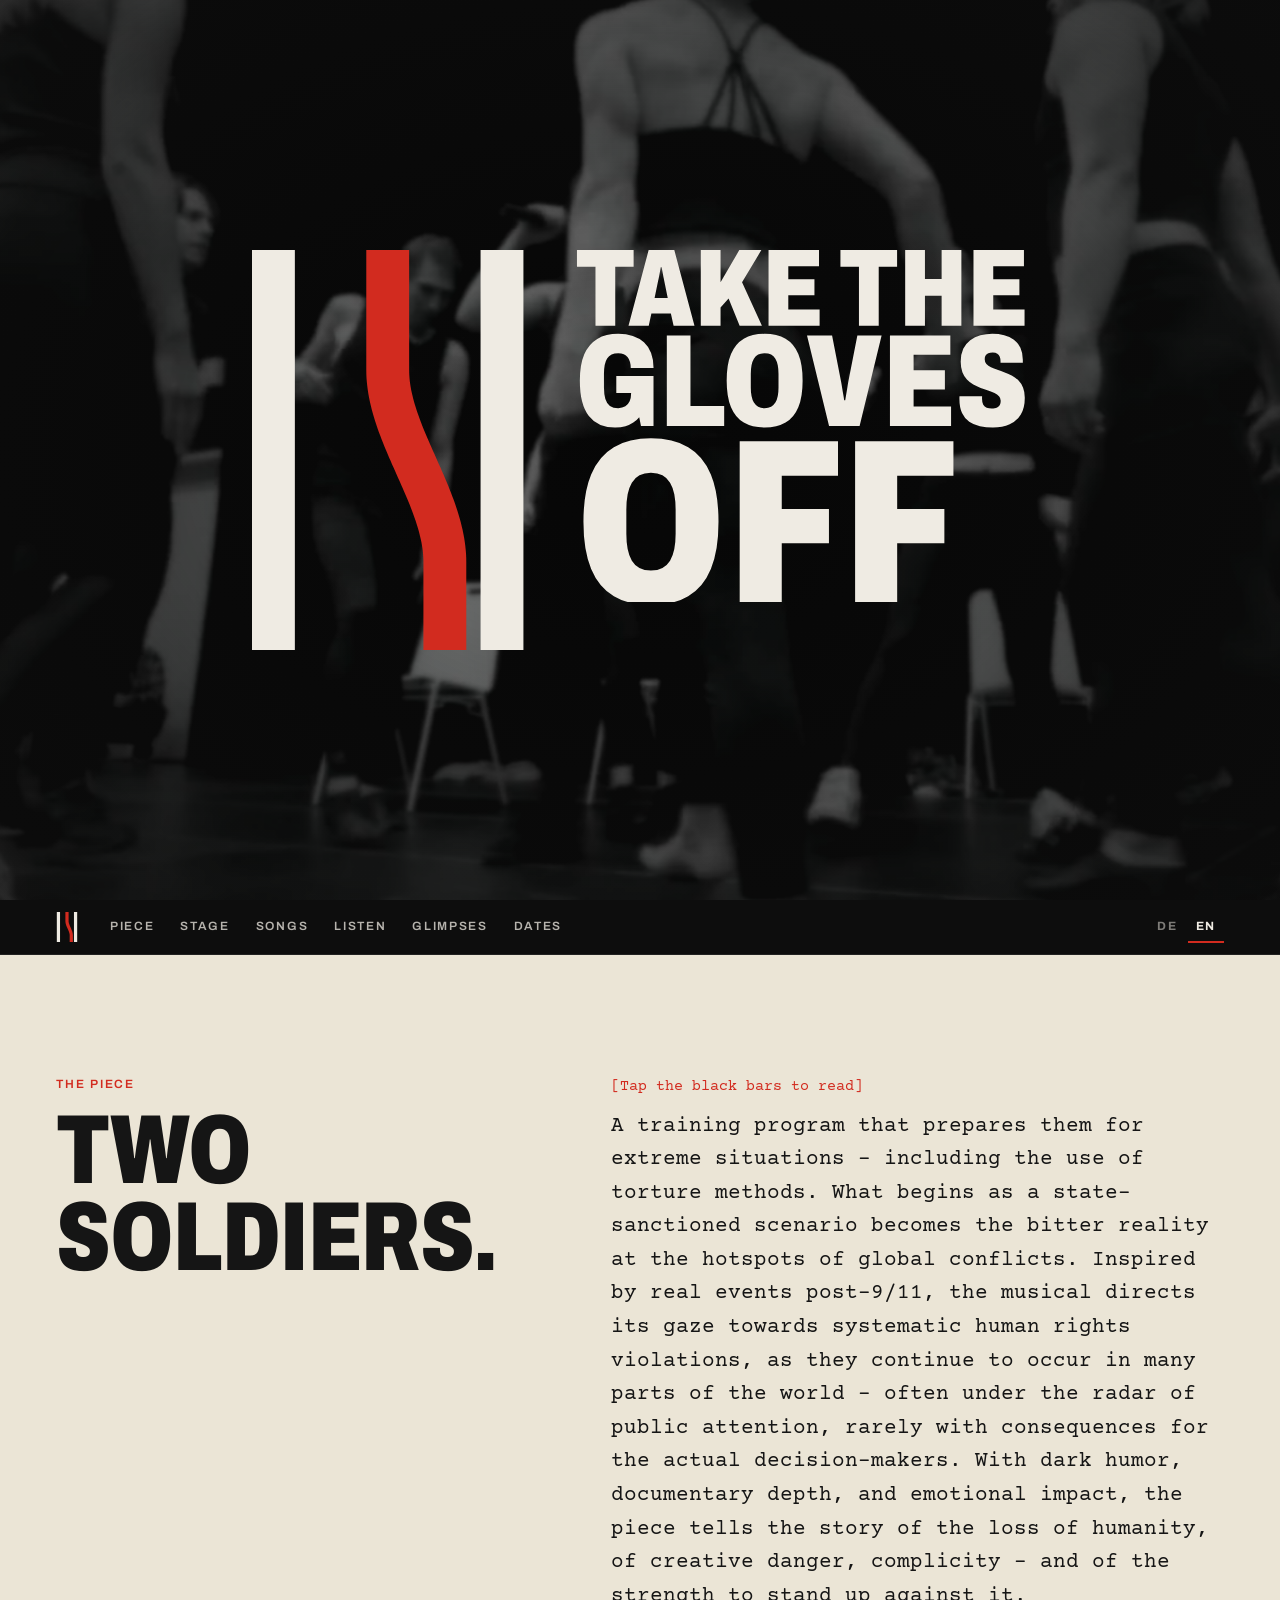
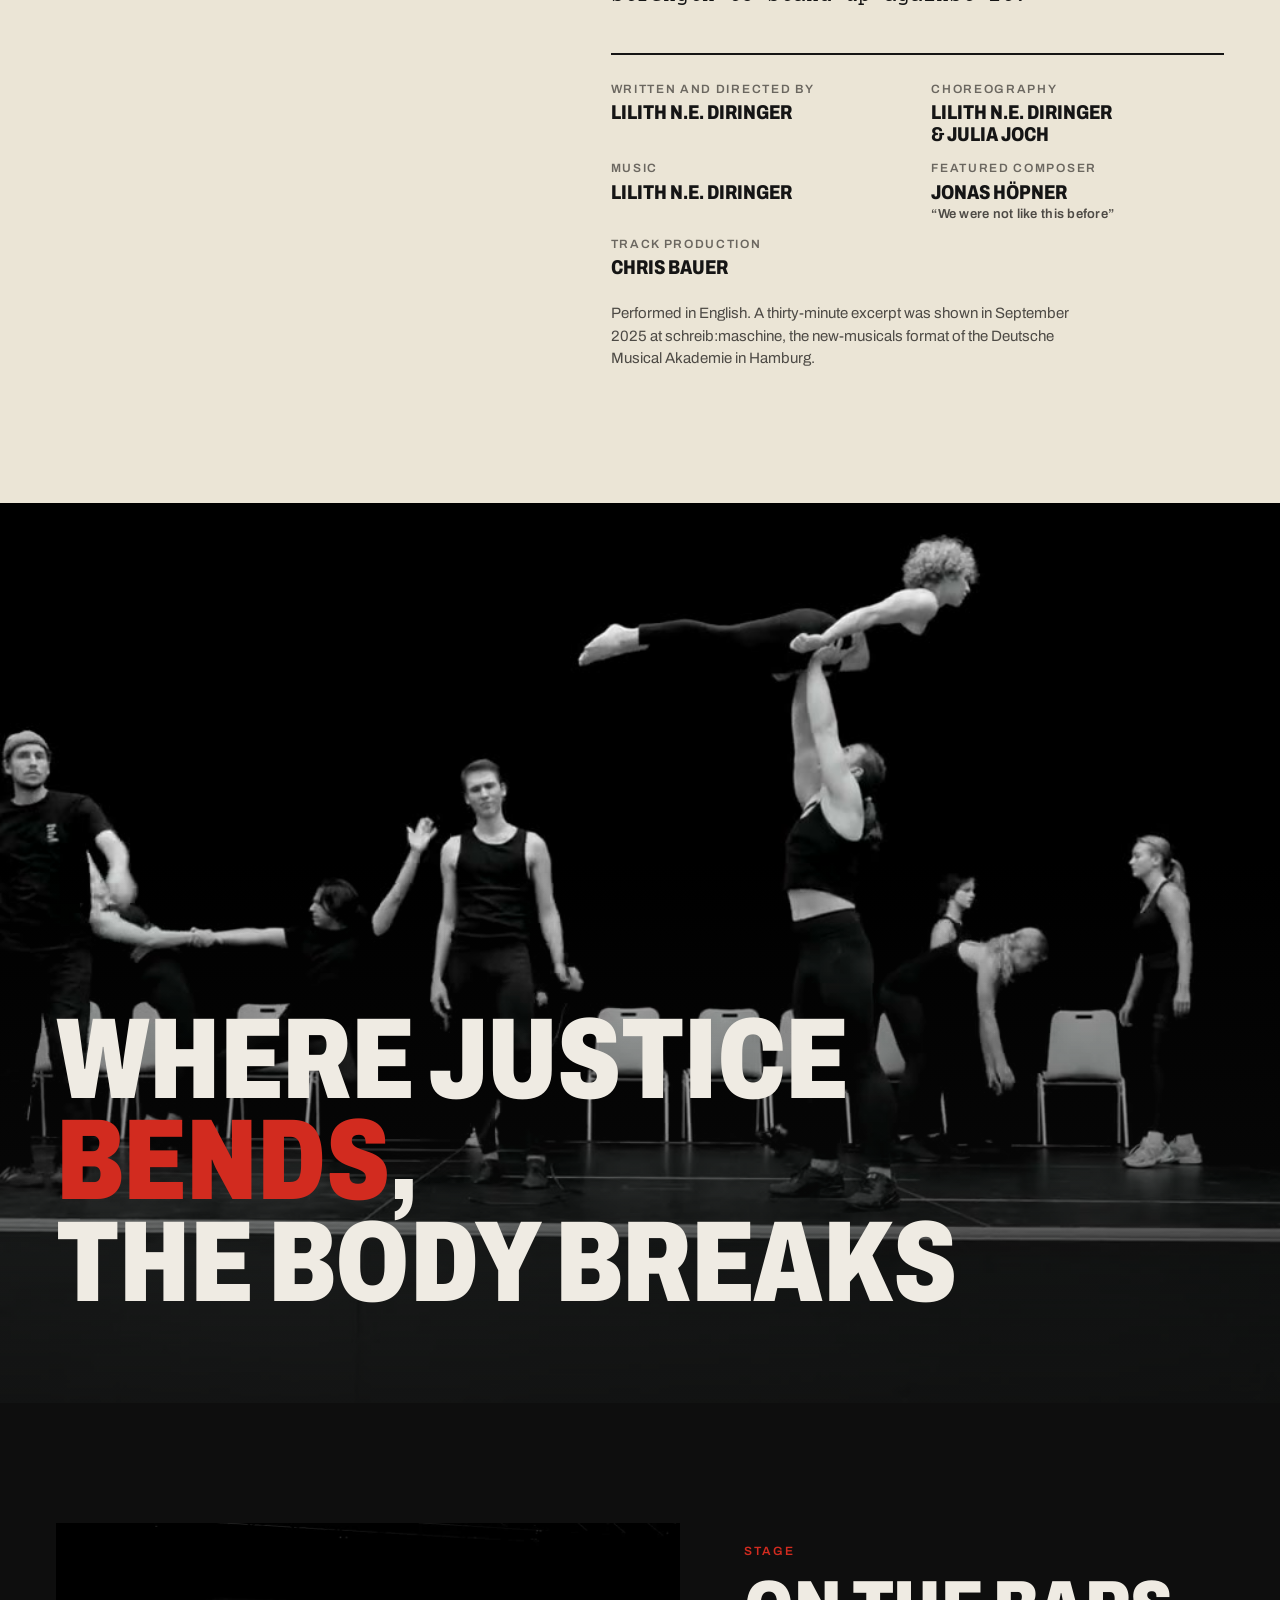
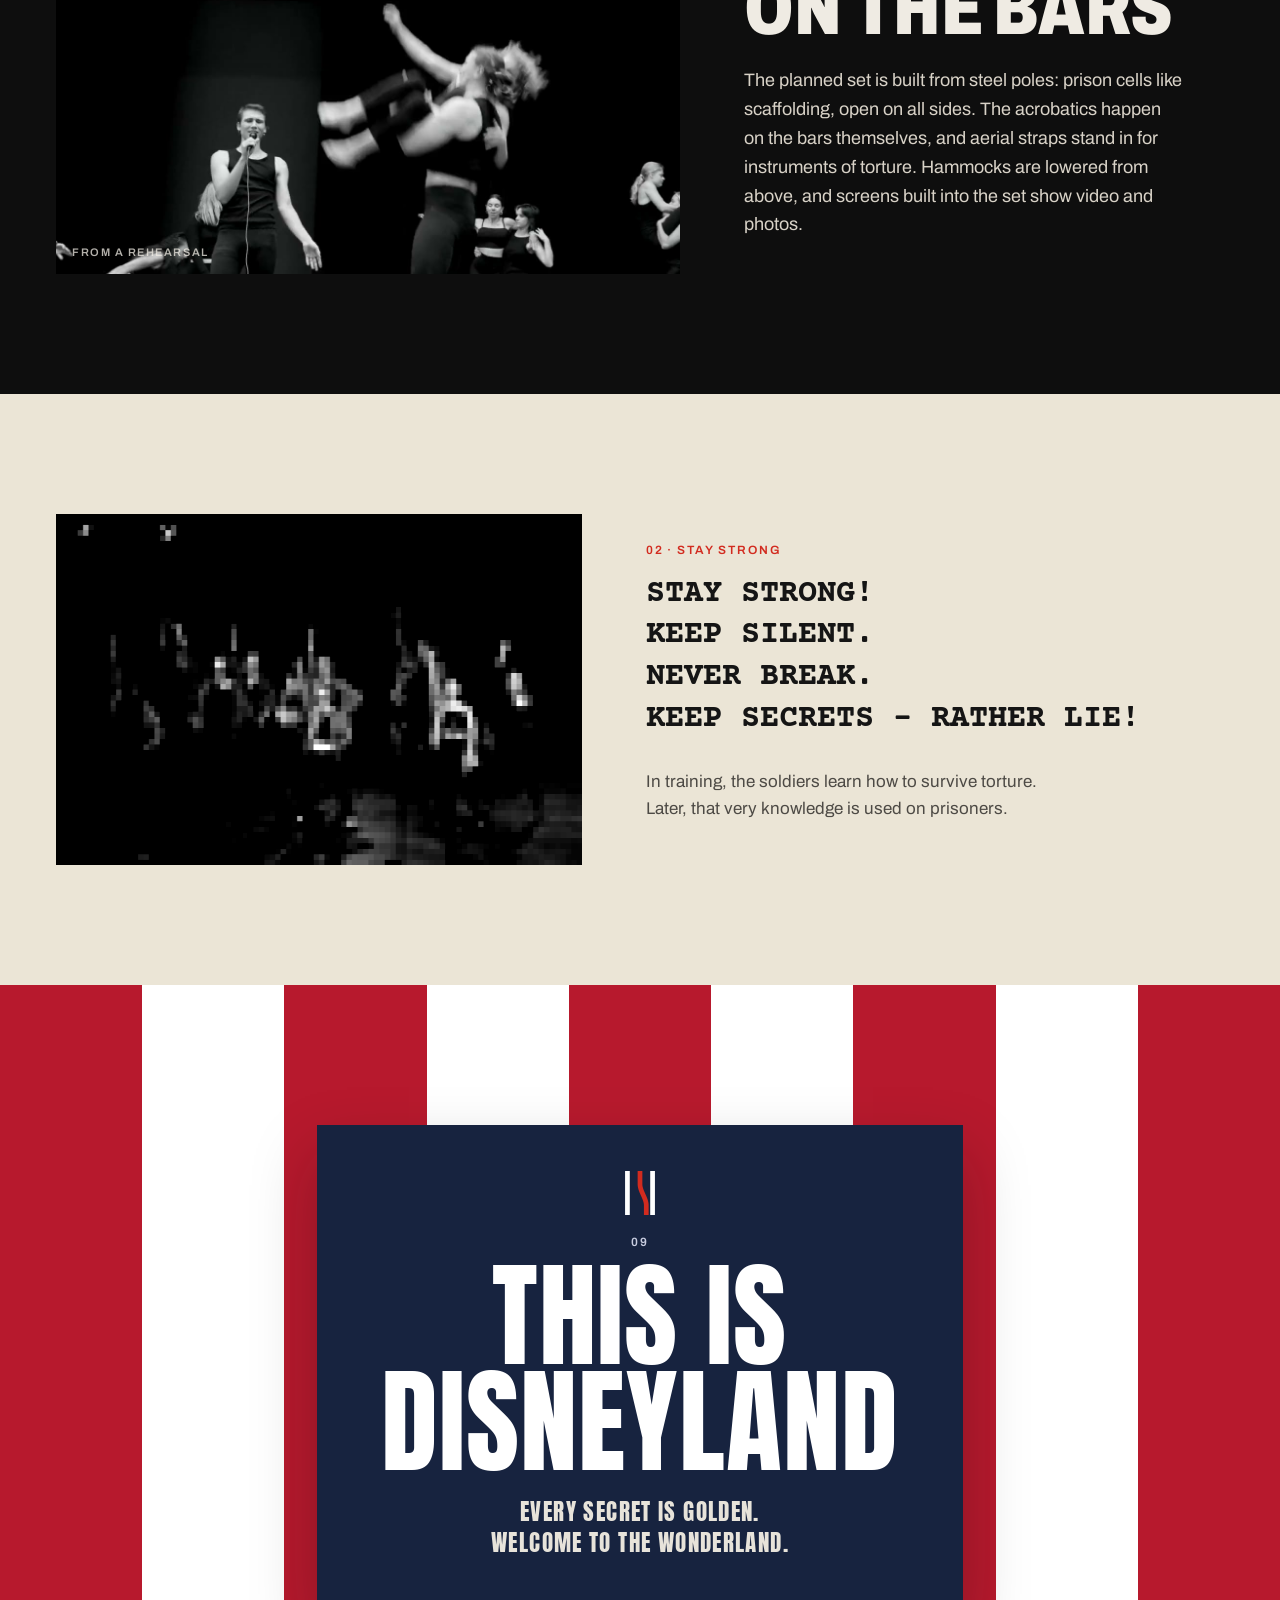
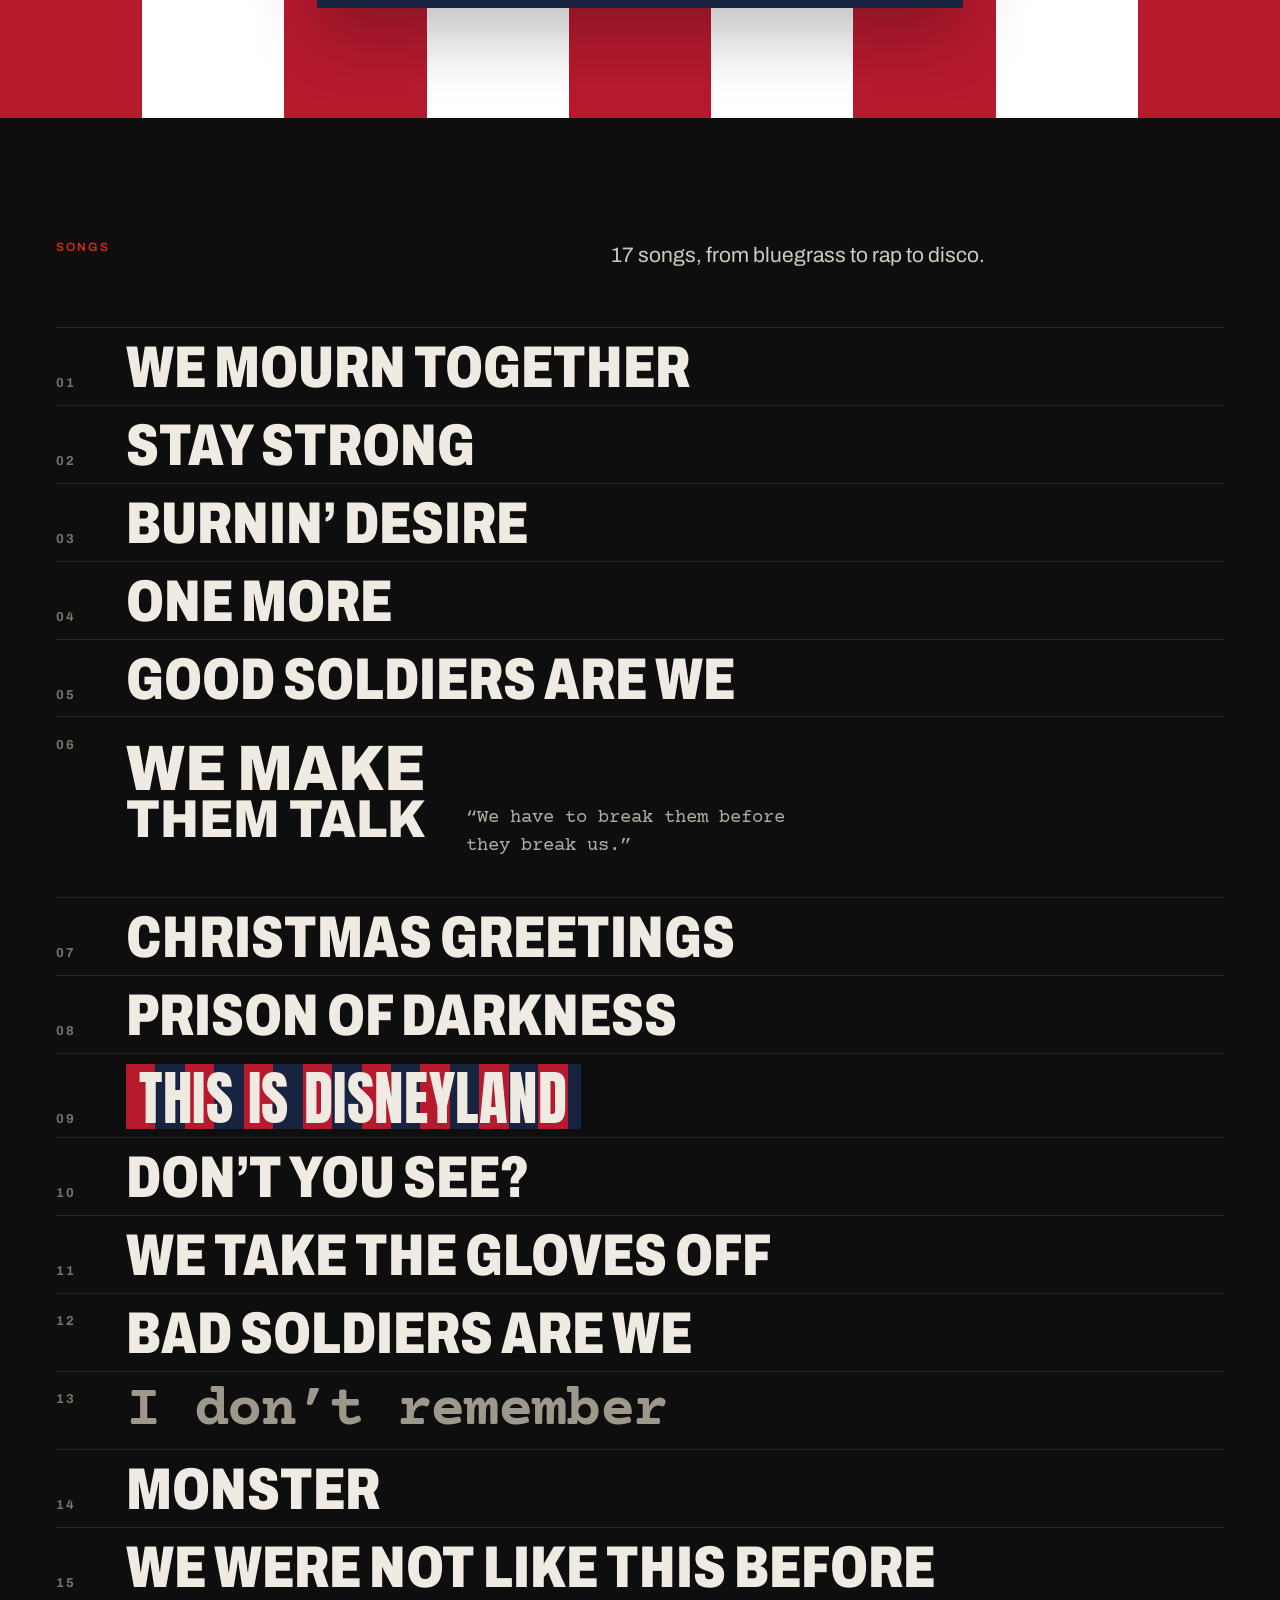
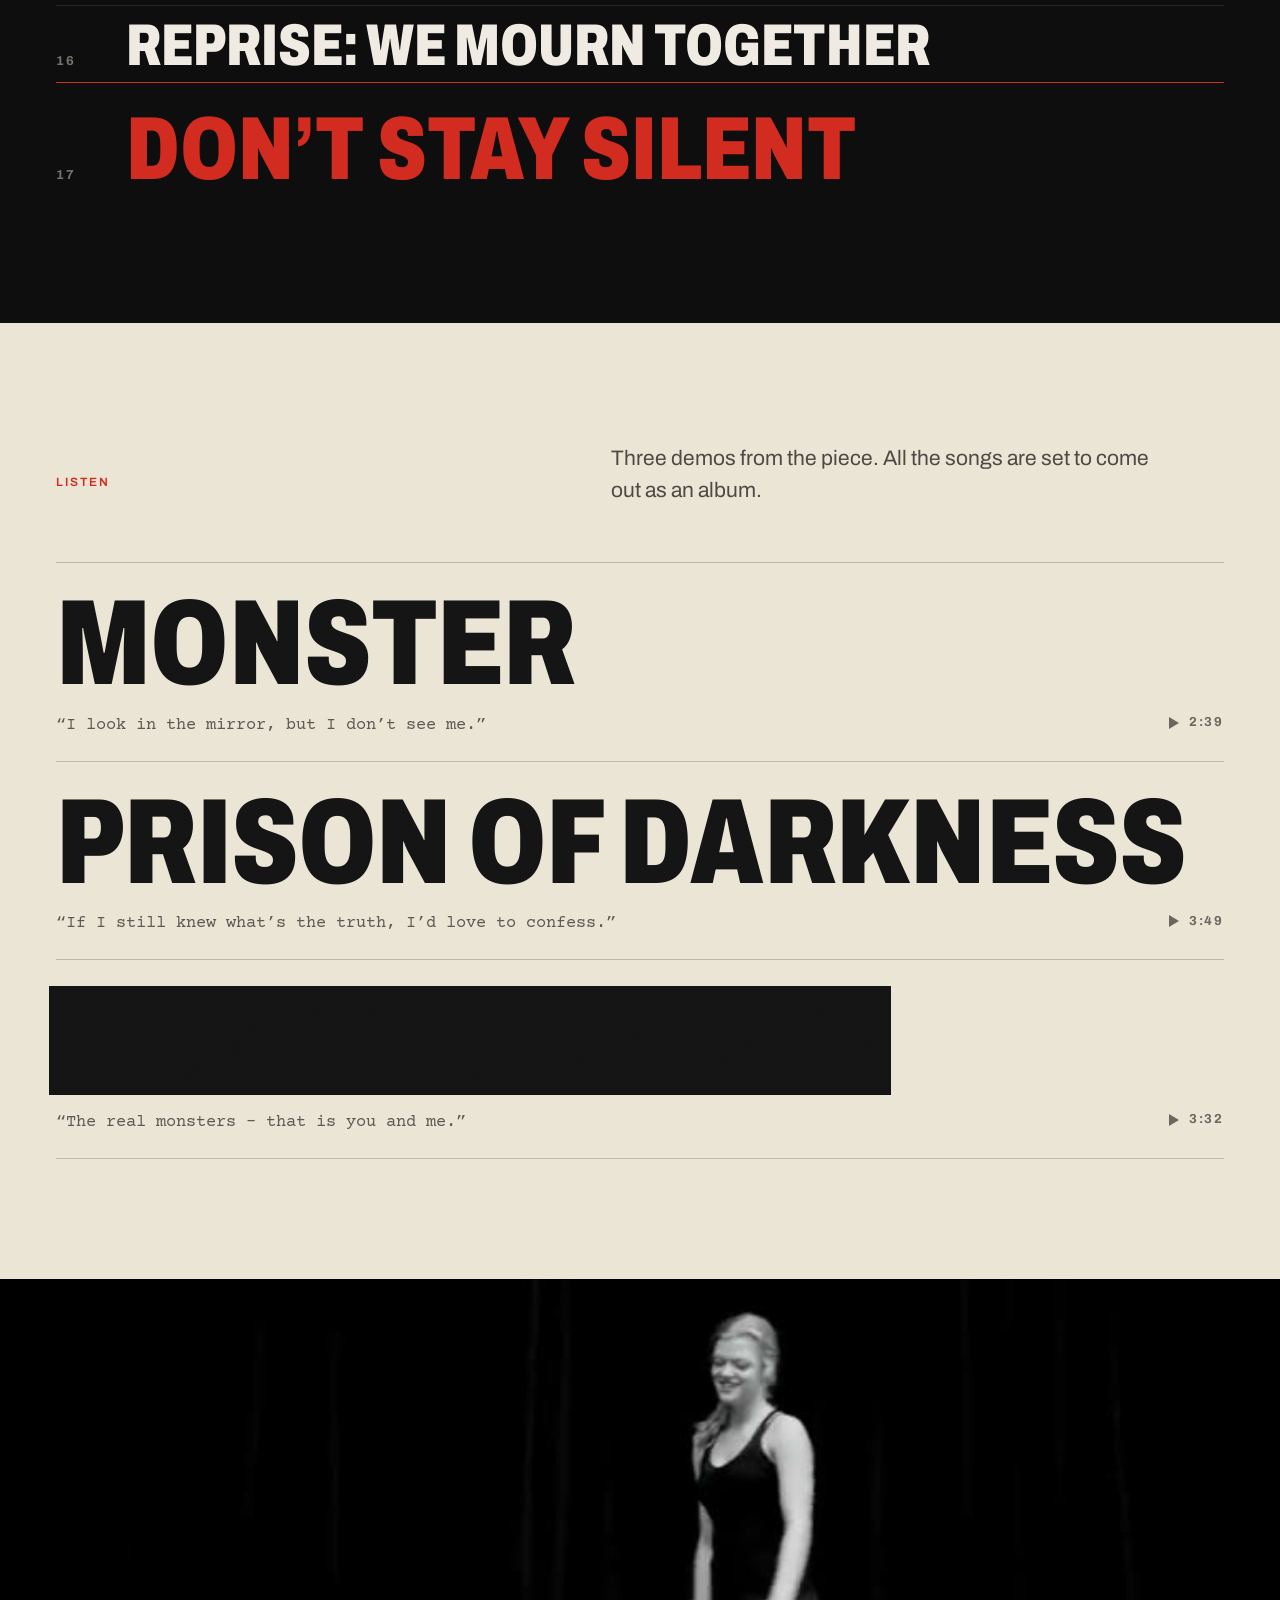
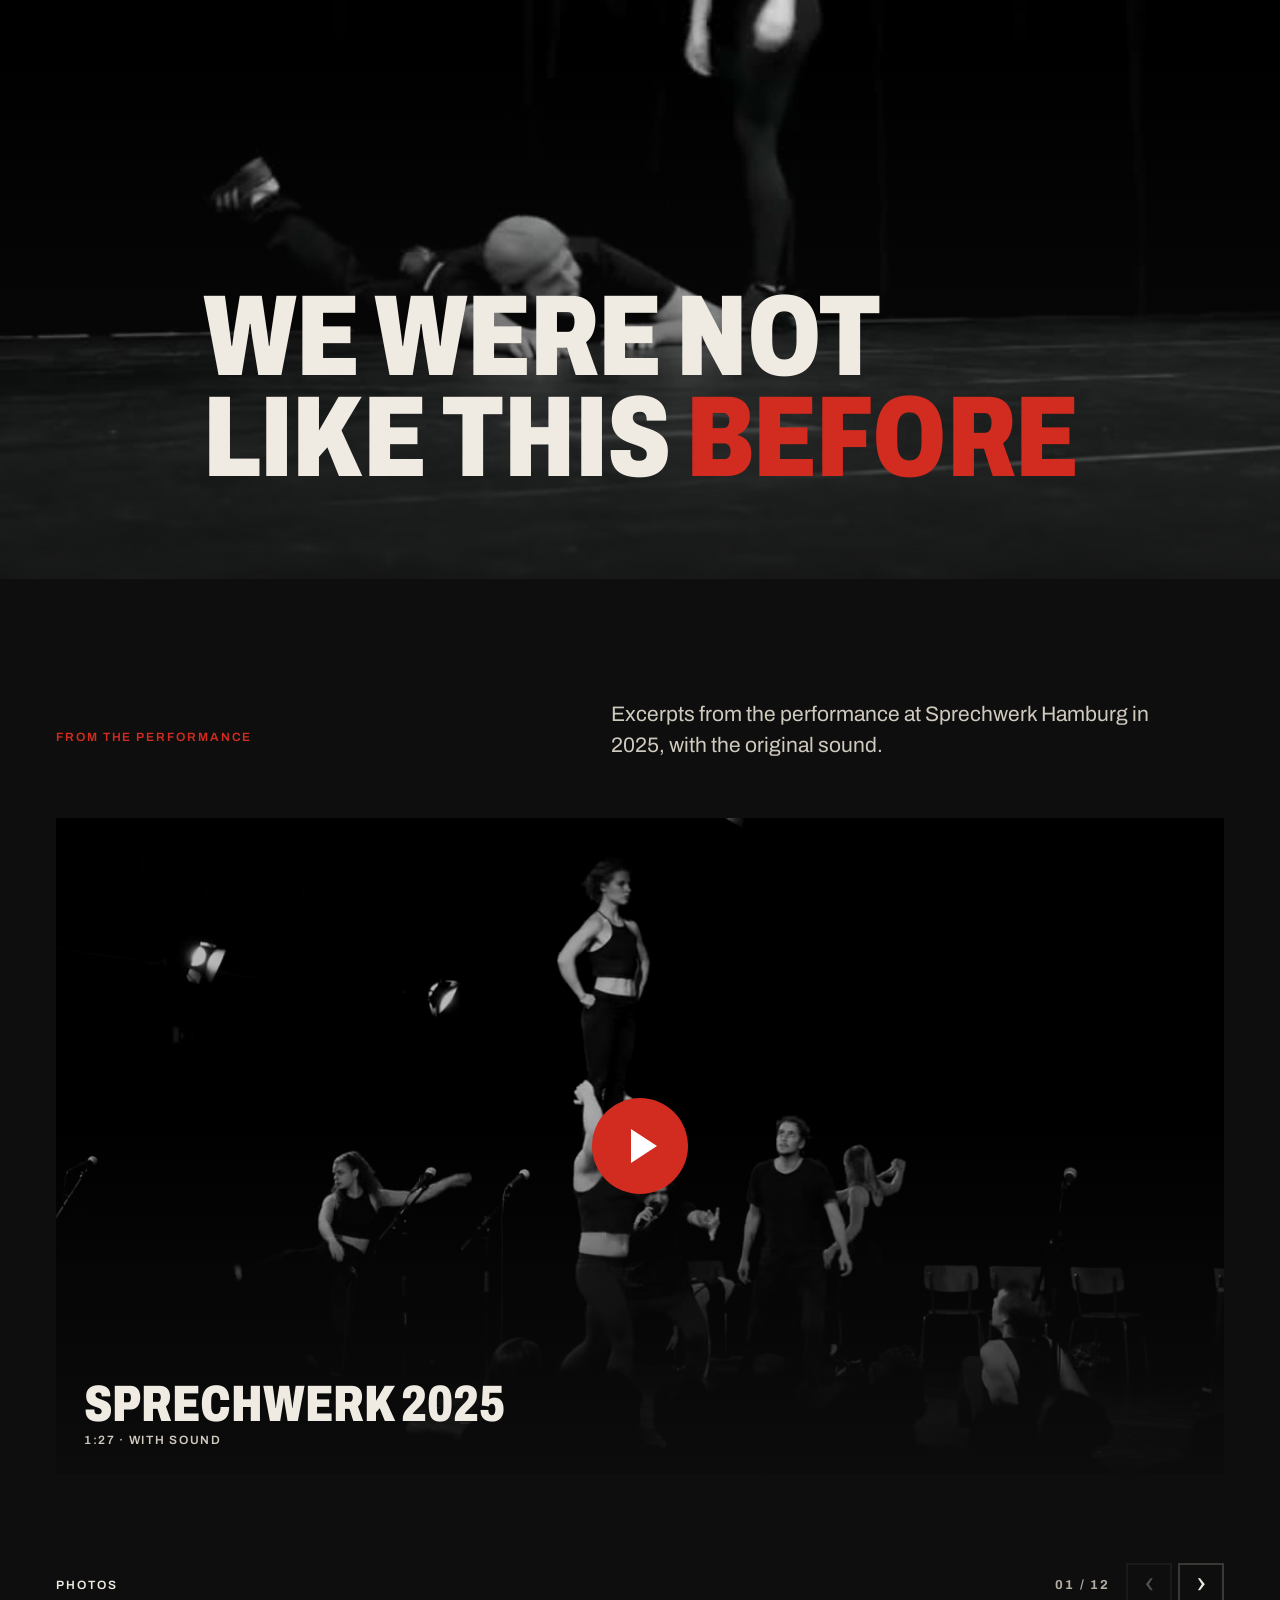
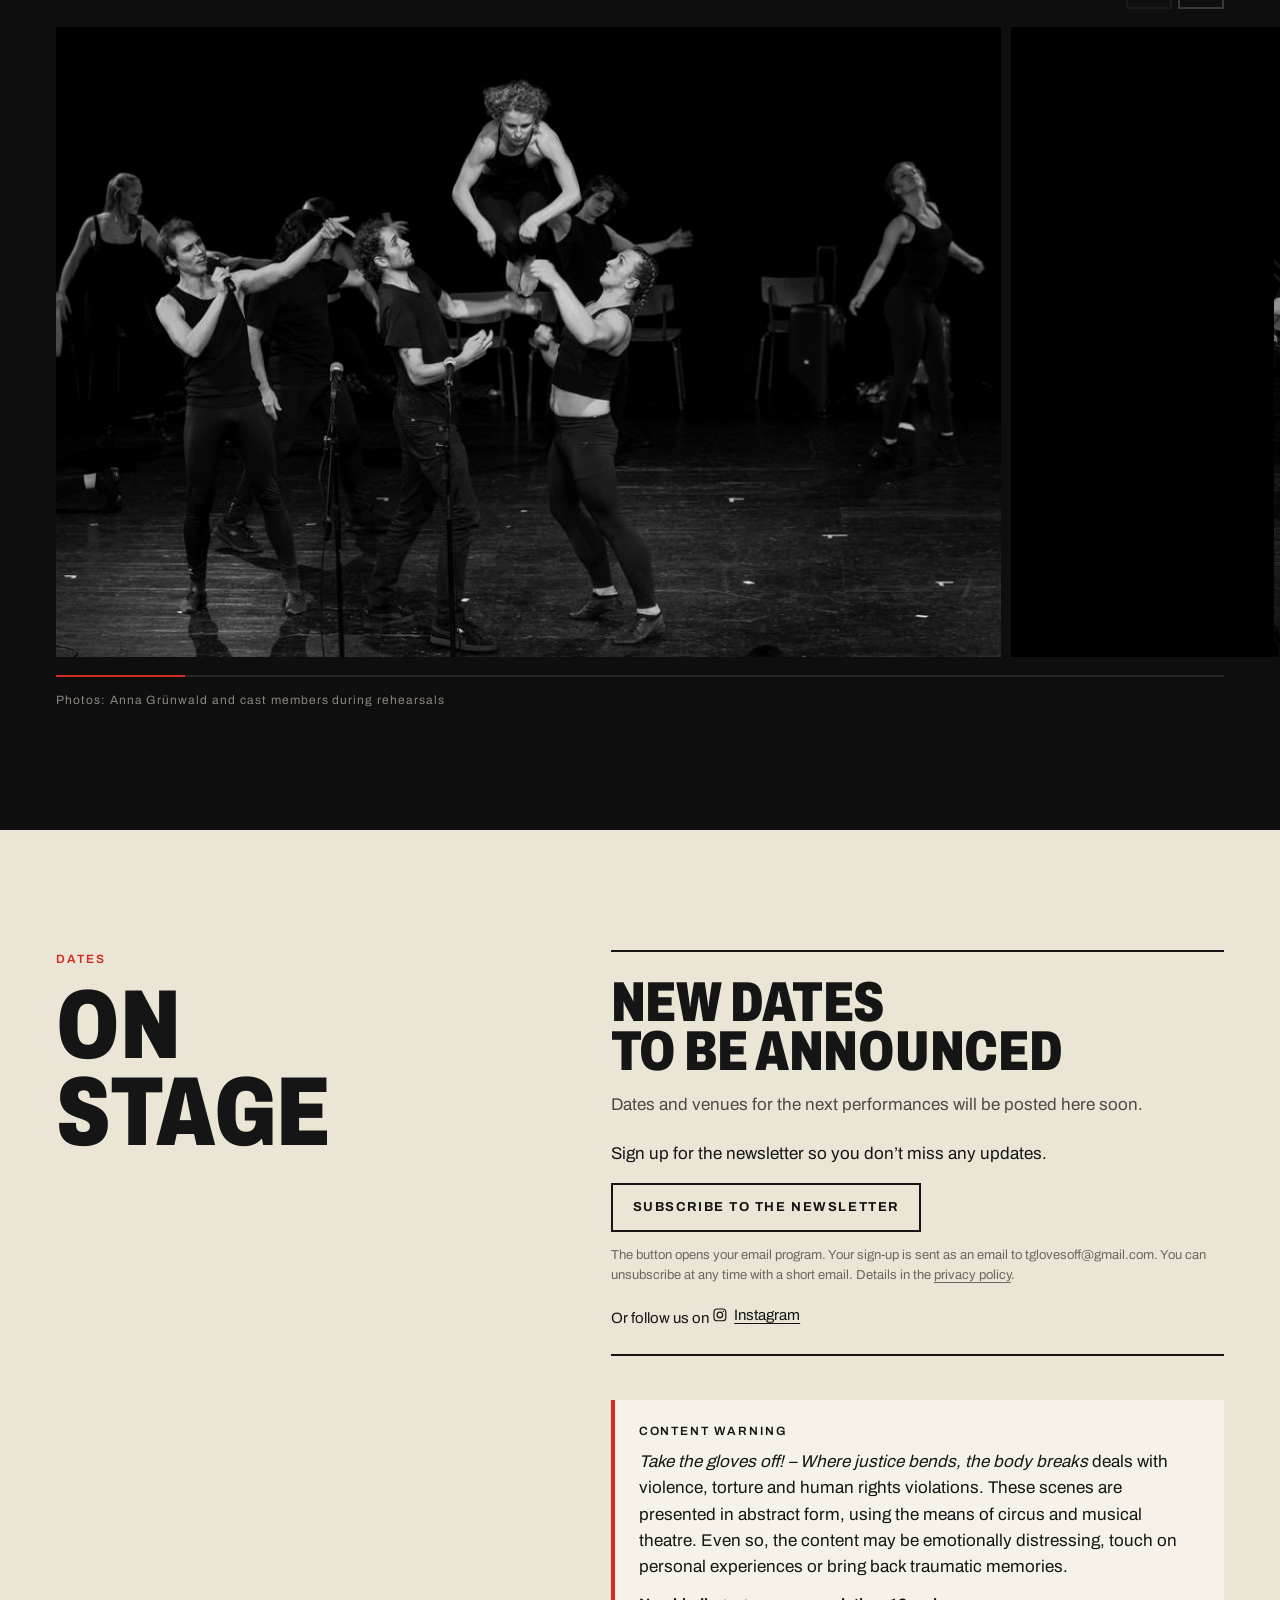
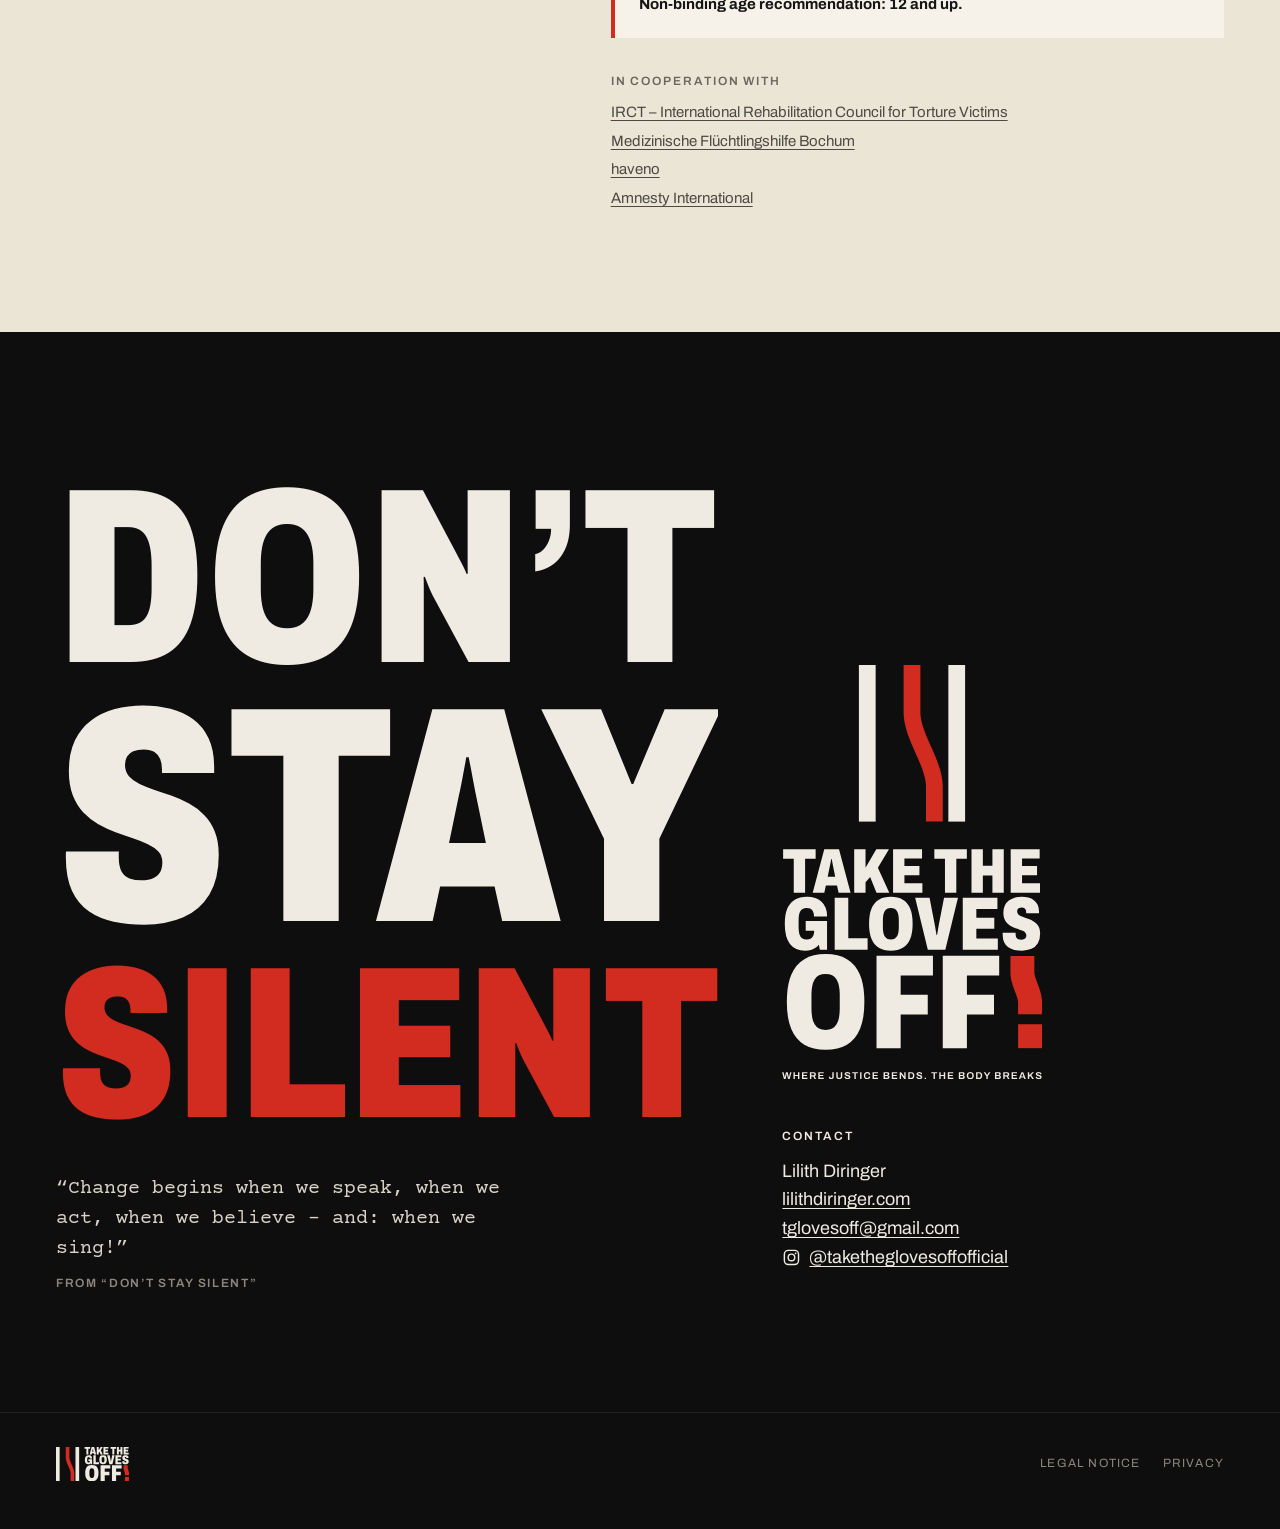
==== index.html @ 1afaf744 "Veröffentlichung aus 847dc87 Co-Authored-By: Claude Opus 5.5 <noreply@anthropic.com>" ====
<!doctype html>
<html lang="de">
<head>
<meta name="robots" content="noindex, nofollow">
<meta charset="utf-8">
<meta name="viewport" content="width=device-width, initial-scale=1">
<script>
(function () {
  var l = null; try { l = localStorage.getItem('ttgo-lang'); } catch (e) {}
  if (!l) l = (navigator.language || 'de').toLowerCase().indexOf('de') === 0 ? 'de' : 'en';
  document.documentElement.lang = l;
  document.documentElement.classList.add('intro');
})();
</script>
<title>Take the gloves off! – Musiktheater von Lilith Diringer</title>
<meta name="description" content="Take the gloves off! Musiktheater mit zeitgenössischem Zirkus von Lilith Diringer.">
<meta property="og:title" content="Take the gloves off!">
<meta property="og:description" content="Where justice bends, the body breaks. Musiktheater mit zeitgenössischem Zirkus von Lilith Diringer.">
<meta property="og:image" content="assets/video/hero-arme-720.jpg">
<link rel="icon" href="assets/icon/favicon.ico" sizes="32x32">
<link rel="icon" href="assets/icon/favicon.svg" type="image/svg+xml">
<link rel="apple-touch-icon" href="assets/icon/apple-touch-icon.png">
<meta name="theme-color" content="#0e0e0e">
<link rel="stylesheet" href="assets/lp.css">
</head>
<body>

<svg width="0" height="0" style="position:absolute" aria-hidden="true">
  <symbol id="mark" viewBox="21.5 8 57 84">
    <rect x="21.5" y="8" width="9" height="84" fill="currentColor"/>
    <path d="M45.50 8.00 L45.50 33.20 L45.51 34.06 L45.55 34.92 L45.62 35.77 L45.71 36.61 L45.82 37.45 L45.95 38.28 L46.10 39.10 L46.27 39.92 L46.46 40.73 L46.66 41.54 L46.88 42.34 L47.11 43.14 L47.35 43.92 L47.61 44.71 L47.87 45.49 L48.15 46.26 L48.44 47.03 L48.73 47.79 L49.03 48.55 L49.33 49.31 L49.65 50.06 L49.96 50.80 L50.28 51.55 L50.60 52.28 L50.92 53.02 L51.25 53.75 L51.57 54.47 L51.89 55.19 L52.21 55.91 L52.53 56.63 L52.84 57.34 L53.15 58.04 L53.46 58.75 L53.76 59.44 L54.05 60.14 L54.34 60.83 L54.62 61.51 L54.88 62.19 L55.14 62.87 L55.39 63.54 L55.63 64.21 L55.86 64.87 L56.07 65.52 L56.27 66.18 L56.46 66.82 L56.64 67.46 L56.79 68.09 L56.94 68.72 L57.07 69.34 L57.18 69.96 L57.28 70.57 L57.36 71.17 L57.42 71.77 L57.46 72.36 L57.49 72.94 L57.50 73.52 L57.50 92.00 L66.50 92.00 L66.50 73.52 L66.49 72.66 L66.45 71.80 L66.38 70.95 L66.29 70.11 L66.18 69.27 L66.05 68.44 L65.90 67.62 L65.73 66.80 L65.54 65.99 L65.34 65.18 L65.12 64.38 L64.89 63.58 L64.65 62.80 L64.39 62.01 L64.13 61.23 L63.85 60.46 L63.56 59.69 L63.27 58.93 L62.97 58.17 L62.67 57.41 L62.35 56.66 L62.04 55.92 L61.72 55.17 L61.40 54.44 L61.08 53.70 L60.75 52.97 L60.43 52.25 L60.11 51.53 L59.79 50.81 L59.47 50.09 L59.16 49.38 L58.85 48.68 L58.54 47.97 L58.24 47.28 L57.95 46.58 L57.66 45.89 L57.38 45.21 L57.12 44.53 L56.86 43.85 L56.61 43.18 L56.37 42.51 L56.14 41.85 L55.93 41.20 L55.73 40.54 L55.54 39.90 L55.36 39.26 L55.21 38.63 L55.06 38.00 L54.93 37.38 L54.82 36.76 L54.72 36.15 L54.64 35.55 L54.58 34.95 L54.54 34.36 L54.51 33.78 L54.50 33.20 L54.50 8.00 Z" fill="#d22b1f"/>
    <rect x="69.5" y="8" width="9" height="84" fill="currentColor"/>
  </symbol>
</svg>

<header class="hero" id="top">
  <div class="fxwrap" id="heroFx">
    <video id="heroVid" src="assets/video/hero-arme-720.mp4" poster="assets/video/hero-arme-720.jpg" crossorigin="anonymous" autoplay muted loop playsinline aria-hidden="true"></video>
  </div>
  <div class="top">
    <div class="kicker"><span data-l="de">Musiktheater mit zeitgenössischem Zirkus</span><span data-l="en">A musical with contemporary circus</span></div>
    <div class="lang" role="group" aria-label="Sprache / Language"><button type="button" data-set="de">DE</button><button type="button" data-set="en">EN</button></div>
  </div>
  <div class="in">
    <svg class="mark zeichen-kopf" data-ink="#efebe3" viewBox="21.5 8 57 84" role="img" aria-label="Bildmarke: drei Stäbe, der mittlere biegt sich">
      <rect x="21.5" y="8" width="9" height="84" fill="#efebe3"/>
      <path class="z-stab" d="M45.50 8.00 L45.50 33.20 L45.51 34.06 L45.55 34.92 L45.62 35.77 L45.71 36.61 L45.82 37.45 L45.95 38.28 L46.10 39.10 L46.27 39.92 L46.46 40.73 L46.66 41.54 L46.88 42.34 L47.11 43.14 L47.35 43.92 L47.61 44.71 L47.87 45.49 L48.15 46.26 L48.44 47.03 L48.73 47.79 L49.03 48.55 L49.33 49.31 L49.65 50.06 L49.96 50.80 L50.28 51.55 L50.60 52.28 L50.92 53.02 L51.25 53.75 L51.57 54.47 L51.89 55.19 L52.21 55.91 L52.53 56.63 L52.84 57.34 L53.15 58.04 L53.46 58.75 L53.76 59.44 L54.05 60.14 L54.34 60.83 L54.62 61.51 L54.88 62.19 L55.14 62.87 L55.39 63.54 L55.63 64.21 L55.86 64.87 L56.07 65.52 L56.27 66.18 L56.46 66.82 L56.64 67.46 L56.79 68.09 L56.94 68.72 L57.07 69.34 L57.18 69.96 L57.28 70.57 L57.36 71.17 L57.42 71.77 L57.46 72.36 L57.49 72.94 L57.50 73.52 L57.50 92.00 L66.50 92.00 L66.50 73.52 L66.49 72.66 L66.45 71.80 L66.38 70.95 L66.29 70.11 L66.18 69.27 L66.05 68.44 L65.90 67.62 L65.73 66.80 L65.54 65.99 L65.34 65.18 L65.12 64.38 L64.89 63.58 L64.65 62.80 L64.39 62.01 L64.13 61.23 L63.85 60.46 L63.56 59.69 L63.27 58.93 L62.97 58.17 L62.67 57.41 L62.35 56.66 L62.04 55.92 L61.72 55.17 L61.40 54.44 L61.08 53.70 L60.75 52.97 L60.43 52.25 L60.11 51.53 L59.79 50.81 L59.47 50.09 L59.16 49.38 L58.85 48.68 L58.54 47.97 L58.24 47.28 L57.95 46.58 L57.66 45.89 L57.38 45.21 L57.12 44.53 L56.86 43.85 L56.61 43.18 L56.37 42.51 L56.14 41.85 L55.93 41.20 L55.73 40.54 L55.54 39.90 L55.36 39.26 L55.21 38.63 L55.06 38.00 L54.93 37.38 L54.82 36.76 L54.72 36.15 L54.64 35.55 L54.58 34.95 L54.54 34.36 L54.51 33.78 L54.50 33.20 L54.50 8.00 Z" fill="#d22b1f"/>
      <g class="z-figuren"></g>
      <rect x="69.5" y="8" width="9" height="84" fill="#efebe3"/>
    </svg>
    <svg class="wordmark" viewBox="0.00 0.00 600.00 529.77" role="img" aria-label="Take the gloves off! Where justice bends, the body breaks"><path d="M27.12611843220756 99.95143273433705V21.759625353125344H2.5974421086619355V-0.24589093174965626H77.64329921568176V21.759625353125344H53.306836086665044V99.95143273433705Z M70.8494798340457 99.95143273433705 97.52506051843986 -0.24589093174965626H131.53318107099196L158.24202132086086 99.95143273433705H130.5727910219668L126.9680834470761 83.63148526059243H101.17511101693074L97.66242750180815 99.95143273433705ZM105.4104943568409 63.0509422119524H122.83288924192676L118.22576486352233 40.67803009324074Q117.91902985487128 39.29320630835003 117.49597529637808 37.10272939909191Q117.07292073788489 34.912252489833804 116.597727601131 32.301089268914104Q116.12253446437711 29.689926047994405 115.62233576646067 27.093348598931804Q115.12213706854422 24.496771149869204 114.71112490337181 22.41568824166866H113.55326516411732Q113.12999990219166 25.049818497134837 112.51602503296935 28.36819557005365Q111.90205016374705 31.686572642972465 111.27348952266765 34.938303326564586Q110.64492888158824 38.19003401015671 110.0386252039668 40.67803009324074Z M166.5989556840579 99.95143273433705V-0.24589093174965626H192.7796733385154V42.4754584686683L217.5835981769664 -0.24589093174965626H246.82529300321013L221.25388074697022 42.26277807836916L247.59581492559724 99.95143273433705H218.04667359535532L203.41513545377677 63.71332068880996L192.7796733385154 75.68224907326663V99.95143273433705Z M256.3298347535905 99.95143273433705V-0.24589093174965626H323.1681862665995V21.27069474250844H282.51055240804794V38.44881287589125H317.1422726787255V59.69643253559854H282.51055240804794V78.43484706007895H323.9707911605104V99.95143273433705Z  M376.0819222204543 99.95143273433705V21.759625353125344H351.5532458969087V-0.24589093174965626H426.5991030039286V21.759625353125344H402.2626398749118V99.95143273433705Z M437.3128944893032 99.95143273433705V-0.24589093174965626H463.4936121437607V38.15576207469885H485.57899786523967V-0.24589093174965626H511.7387090509757V99.95143273433705H485.57899786523967V60.09026076852724H463.4936121437607V99.95143273433705Z M527.7722825437799 99.95143273433705V-0.24589093174965626H594.6106340567889V21.27069474250844H553.9530001982373V38.44881287589125H588.5847204689148V59.69643253559854H553.9530001982373V78.43484706007895H595.4132389506998V99.95143273433705Z" fill="#efebe3"/><path d="M53.09253852057686 233.65441024223082Q30.224039716728896 233.65441024223082 18.318261997327664 218.31517808598113Q6.412484277926431 202.97594592973147 6.412484277926431 171.61923526130232Q6.412484277926431 150.47432229712916 12.265589986558364 136.76165349889536Q18.118695695190297 123.04898470066153 29.48341475638911 116.30395279592379Q40.84813381758792 109.55892089118605 57.34087678797887 109.55892089118605Q68.00460723970076 109.55892089118605 76.59561471930772 112.35893108656313Q85.18662219891469 115.15894128194023 91.331945114169 120.77143150482458Q97.47726802942331 126.38392172770892 100.75411789294628 134.85881873570517Q104.03096775646925 143.33371574370142 104.03096775646925 154.67301381364618H73.83190062946097Q73.83190062946097 150.40865598989433 72.84555842072007 146.8535961775614Q71.85921621197915 143.29853636522847 69.79390047068375 140.6870929102815Q67.72858472938837 138.07564945533454 64.64199459126647 136.6423928620477Q61.555404453144554 135.20913626876086 57.269918637994905 135.20913626876086Q52.10115162309815 135.20913626876086 48.44498406728663 136.9364586129297Q44.78881651147512 138.66378095709857 42.55696252417128 142.12097166797116Q40.32510853686745 145.57816237884376 39.340508446656 150.7189426537762Q38.355908356444566 155.85972292870866 38.355908356444566 162.76135291625735V180.54206021861694Q38.355908356444566 189.80844048668726 40.202366926406086 195.90470277205782Q42.04882549636761 202.0009650574284 46.22395109278073 205.00257996104222Q50.39907668919385 208.004194864656 57.26393254403977 208.004194864656Q62.9598278321696 208.004194864656 66.70283388862843 205.58212861741103Q70.44583994508726 203.16006237016606 72.36331725702561 198.892654207265Q74.28079456896396 194.62524604436393 74.28079456896396 189.23096461172076V188.07769942899617H54.700120387123064V165.3421245121466H103.98068897809375V231.56199524659002H87.3925950076129L85.06449455786708 219.90248670316808Q81.71593177391325 224.04461869150722 77.21522042516428 227.13281667401594Q72.7145090764153 230.22101465652466 66.79331711716722 231.93771244937773Q60.87212515791916 233.65441024223082 53.09253852057686 233.65441024223082Z M121.60839857801523 231.56199524659002V111.65133588682686H152.94004498924915V205.2123369165856H197.57600144500202V231.56199524659002Z M251.1554002242184 233.65441024223082Q234.73637587315326 233.65441024223082 223.55126250590462 227.10449763945616Q212.36614913865597 220.5545850366815 206.62795867001165 206.8097969530837Q200.88976820136736 193.0650088694859 200.88976820136736 171.61923526130232Q200.88976820136736 150.1092230823907 206.62795867001165 136.39655428415693Q212.36614913865597 122.68388548592313 223.55126250590462 116.12140318855458Q234.73637587315326 109.55892089118605 251.1554002242184 109.55892089118605Q267.66380253519924 109.55892089118605 278.8840789636946 116.12140318855458Q290.10435539219 122.68388548592313 295.78748118804657 136.39655428415693Q301.47060698390317 150.1092230823907 301.47060698390317 171.61923526130232Q301.47060698390317 193.0650088694859 295.78748118804657 206.8097969530837Q290.10435539219 220.5545850366815 278.8840789636946 227.10449763945616Q267.66380253519924 233.65441024223082 251.1554002242184 233.65441024223082ZM251.1554002242184 208.004194864656Q256.2415808725066 208.004194864656 259.7319142238514 206.10983652113086Q263.22224757519615 204.21547817760572 265.39719490871914 200.66072781575156Q267.5721422422421 197.10597745389742 268.55699449076064 192.0028064002829Q269.54184673927926 186.8996353466684 269.54184673927926 180.50644527413567V162.7110741378819Q269.54184673927926 156.30322023145493 268.55699449076064 151.23521223908713Q267.5721422422421 146.16720424671934 265.39719490871914 142.58252860126524Q263.22224757519615 138.99785295581114 259.7319142238514 137.103494612286Q256.2415808725066 135.20913626876086 251.1554002242184 135.20913626876086Q246.09435896511792 135.20913626876086 242.59145591917928 137.103494612286Q239.08855287324062 138.99785295581114 236.93839290813455 142.58252860126524Q234.78823294302848 146.16720424671934 233.810712611457 151.23521223908713Q232.8331922798855 156.30322023145493 232.8331922798855 162.7110741378819V180.50644527413567Q232.8331922798855 186.8996353466684 233.810712611457 192.0028064002829Q234.78823294302848 197.10597745389742 236.93839290813455 200.66072781575156Q239.08855287324062 204.21547817760572 242.59145591917928 206.10983652113086Q246.09435896511792 208.004194864656 251.1554002242184 208.004194864656Z M336.4820295140965 231.56199524659002 307.2816352586488 111.65133588682686H340.4938014050411L352.5674143145161 173.77215315982463Q353.09490606695437 176.62100946552653 353.7836917244879 180.9173686177259Q354.47247738202134 185.21372776992533 355.2481948393994 189.61945979277868Q356.0239122967774 194.025191815632 356.5257603434136 197.49040039054066H357.9114233501703Q358.4479825748187 194.49095657182224 359.1113766848573 190.35581601084561Q359.77477079489586 186.22067544986902 360.513483210034 181.80630328944886Q361.2521956251721 177.39193112902868 361.8551055451736 173.78681699371884L373.96362935758816 111.65133588682686H406.0916971827759L376.9408776641619 231.56199524659002Z M417.13637300647645 231.56199524659002V111.65133588682686H497.1248448258809V137.40120505468354H448.46801941771037V157.9590343116642H489.9133620723601V183.38701971087215H448.46801941771037V205.81212607873334H498.08535832577195V231.56199524659002Z M553.5282944115536 233.65441024223082Q544.2922471810551 233.65441024223082 536.2738248879948 231.95941347161983Q528.2554025949346 230.26441670100883 522.1603011658842 226.03619938712262Q516.0651997368337 221.80798207323642 512.6048506293591 214.38538667809252Q509.1445015218846 206.96279128294861 509.1445015218846 195.4721788143289Q509.1445015218846 194.98936947858203 509.15183343883166 193.96475327745233Q509.1591653557788 192.94013707632263 509.2937300490002 192.25732924500323H539.179676287883Q539.1301015510492 193.03560258800383 539.122769634102 193.88290695941112Q539.115437717155 194.73021133081838 539.115437717155 195.48823760477362Q539.115437717155 200.67470066188503 540.7141617722582 203.50814162669107Q542.3128858273612 206.34158259149712 545.224798598701 207.43139026338247Q548.1367113700408 208.5211979352678 551.9954332706714 208.5211979352678Q554.0713965529031 208.5211979352678 555.8537754112466 208.17978745634161Q557.6361542695901 207.83837697741546 559.1184731244832 207.06338644207182Q560.6007919793765 206.2883959067282 561.6731736435511 205.08750925268504Q562.7455553077258 203.88662259864188 563.2840629390976 202.19245761682478Q563.8225705704692 200.4982926350077 563.8225705704692 198.34102676732377Q563.8225705704692 194.6551435159274 561.5894181892575 192.23612104456515Q559.3562658080456 189.8170985732029 555.591368831129 188.04058951999673Q551.8264718542124 186.26408046679057 547.1142286878102 184.6791491863169Q542.4019855214079 183.0942179058432 537.333926763759 181.2379632371626Q532.26586800611 179.381708568482 527.5536248397078 176.71636292879006Q522.8413816733056 174.05101728909813 519.076484696389 170.06814076337886Q515.3115877194724 166.0852642376596 513.0784353382605 160.34769266997287Q510.8452829570487 154.61012110228614 510.8452829570487 146.59649286225124Q510.8452829570487 136.51149900427967 514.207180069131 129.44422144703466Q517.5690771812133 122.37694388978966 523.4787948150268 117.98538110179997Q529.3885124488404 113.59381831381029 536.9023949401526 111.53387462430433Q544.4162774314647 109.47393093479839 552.7202481899244 109.47393093479839Q561.1156959063921 109.47393093479839 568.4305229754477 111.36354269075815Q575.7453500445032 113.2531544467179 581.2681250085805 117.32420713746333Q586.7908999726578 121.39525982820878 589.9327905518965 127.9777894696953Q593.0746811311351 134.5603191111818 593.1242558679688 143.94615488223528V147.70965363915616H563.5870454616929V145.94260664922302Q563.5870454616929 142.42599926906024 562.5933647727384 139.84678482502864Q561.5996840837839 137.26757038099706 559.3690253281031 135.82404782043176Q557.1383665724225 134.3805252598665 553.2374509854636 134.3805252598665Q549.7376490075793 134.3805252598665 547.3399542525423 135.42868116441022Q544.9422594975052 136.47683706895396 543.8009925375009 138.41424869963768Q542.6597255774966 140.3516603303214 542.6597255774966 143.07255033807212Q542.6597255774966 146.89489755585475 544.8928779587084 149.5041470090377Q547.1260303399202 152.11339646222063 550.9334222950307 153.91773665972642Q554.7408142501412 155.72207685723222 559.4530574165433 157.29967622075878Q564.1653005829455 158.87727558428537 569.1908643624006 160.67871773848543Q574.2164281418558 162.4801598926855 578.928671308258 165.04610390040273Q583.6409144746602 167.61204790811993 587.4483064297706 171.46769165756484Q591.255698384881 175.32333540700978 593.4888507660929 180.85721795387116Q595.7220031473048 186.39110050073253 595.7220031473048 194.205925476818Q595.7220031473048 207.7834548465115 590.4433180429463 216.51859550834308Q585.1646329385878 225.2537361701747 575.7076212709221 229.45407320620276Q566.2506096032565 233.65441024223082 553.5282944115536 233.65441024223082Z" fill="#efebe3"/><path d="M100.58385298483454 462.3545448264059Q71.38538749096642 462.3545448264059 51.49454990429663 450.7066300032842Q31.603712317626847 439.0587151801625 21.399308400954126 414.6159278379642Q11.194904484281404 390.1731404957659 11.194904484281404 352.0354492847023Q11.194904484281404 313.78352061039647 21.399308400954126 289.39785199981924Q31.603712317626847 265.012183389242 51.49454990429663 253.34191548435246Q71.38538749096642 241.67164757946287 100.58385298483454 241.67164757946287Q129.9412621054805 241.67164757946287 149.89463126580037 253.34191548435246Q169.84800042612025 265.012183389242 179.95448110972228 289.39785199981924Q190.06096179332428 313.78352061039647 190.06096179332428 352.0354492847023Q190.06096179332428 390.1731404957659 179.95448110972228 414.6159278379642Q169.84800042612025 439.0587151801625 149.89463126580037 450.7066300032842Q129.9412621054805 462.3545448264059 100.58385298483454 462.3545448264059ZM100.58385298483454 416.73996307058934Q109.62876740723073 416.73996307058934 115.83573657557395 413.3711662685521Q122.04270574391715 410.0023694665148 125.91048273912764 403.6808455098748Q129.77825973433812 397.35932155323485 131.5296533482384 388.2841925606523Q133.28104696213867 379.20906356806967 133.28104696213867 367.83985333137997V336.19378722156415Q133.28104696213867 324.7984998295689 131.5296533482384 315.7859024106365Q129.77825973433812 306.773304991704 125.91048273912764 300.398563965529Q122.04270574391715 294.02382293935403 115.83573657557395 290.6550261373168Q109.62876740723073 287.2862293352795 100.58385298483454 287.2862293352795Q91.58364472597405 287.2862293352795 85.35432247586299 290.6550261373168Q79.12500022575192 294.02382293935403 75.30130338450974 300.398563965529Q71.47760654326757 306.773304991704 69.73925150702004 315.7859024106365Q68.00089647077253 324.7984998295689 68.00089647077253 336.19378722156415V367.83985333137997Q68.00089647077253 379.20906356806967 69.73925150702004 388.2841925606523Q71.47760654326757 397.35932155323485 75.30130338450974 403.6808455098748Q79.12500022575192 410.0023694665148 85.35432247586299 413.3711662685521Q91.58364472597405 416.73996307058934 100.58385298483454 416.73996307058934Z M218.12052936854005 458.6335376738033V245.39265473206552H348.34617083565615V291.1844539457934H273.83857795923745V335.1708853705542H336.34750448115255V380.73725536100847H273.83857795923745V458.6335376738033Z M370.99190655463167 458.6335376738033V245.39265473206552H501.2175480217478V291.1844539457934H426.7099551453291V335.1708853705542H489.2188816672442V380.73725536100847H426.7099551453291V458.6335376738033Z" fill="#efebe3"/><path d="M527.14 245.92 L527.14 283.53 L527.17 285.51 L527.25 287.47 L527.37 289.39 L527.54 291.28 L527.75 293.15 L527.99 294.98 L528.27 296.78 L528.59 298.55 L528.92 300.29 L529.29 302.00 L529.68 303.68 L530.09 305.33 L530.51 306.95 L530.96 308.55 L531.41 310.11 L531.88 311.65 L532.36 313.17 L532.84 314.65 L533.33 316.12 L533.83 317.56 L534.33 318.97 L534.83 320.37 L535.32 321.73 L535.82 323.08 L536.32 324.41 L536.81 325.71 L537.29 326.99 L537.77 328.25 L538.24 329.48 L538.70 330.70 L539.14 331.89 L539.58 333.06 L540.01 334.21 L540.42 335.33 L540.81 336.44 L541.19 337.52 L541.55 338.57 L541.90 339.60 L542.23 340.61 L542.54 341.59 L542.83 342.55 L543.10 343.47 L543.35 344.38 L543.58 345.25 L543.79 346.09 L543.98 346.91 L544.14 347.69 L544.29 348.45 L544.42 349.17 L544.53 349.87 L544.62 350.53 L544.69 351.16 L544.74 351.76 L544.78 352.33 L544.80 352.88 L544.81 353.39 L544.81 380.26 L600.00 380.26 L600.00 353.39 L599.97 351.41 L599.90 349.45 L599.77 347.53 L599.60 345.64 L599.40 343.77 L599.15 341.94 L598.87 340.14 L598.56 338.37 L598.22 336.63 L597.85 334.92 L597.46 333.24 L597.06 331.59 L596.63 329.97 L596.19 328.37 L595.73 326.81 L595.26 325.27 L594.79 323.75 L594.30 322.27 L593.81 320.80 L593.32 319.36 L592.82 317.95 L592.32 316.55 L591.82 315.19 L591.32 313.84 L590.83 312.51 L590.34 311.21 L589.85 309.93 L589.38 308.67 L588.91 307.44 L588.45 306.22 L588.00 305.03 L587.56 303.86 L587.14 302.71 L586.73 301.59 L586.33 300.48 L585.95 299.40 L585.59 298.35 L585.24 297.32 L584.91 296.31 L584.60 295.33 L584.31 294.37 L584.04 293.45 L583.79 292.54 L583.56 291.67 L583.36 290.83 L583.17 290.01 L583.00 289.23 L582.85 288.47 L582.72 287.75 L582.62 287.05 L582.53 286.39 L582.46 285.76 L582.40 285.16 L582.37 284.59 L582.34 284.04 L582.34 283.53 L582.34 245.92 Z" fill="#d22b1f"/><rect x="544.81" y="403.44" width="55.19" height="55.19" fill="#d22b1f"/><path d="M4.447820575420673 529.7708765494231 0.21822650615985578 513.93509022881H3.6336280235877405L6.067230694110577 523.7432572022176Q6.133952918419472 523.9690093431431 6.203183687650241 524.3703469520674Q6.27241445688101 524.7716845609916 6.344153771033654 525.2114003719141Q6.4158930851862985 525.6511161828365 6.46455547626202 525.9997785739123H6.57743154672476Q6.623585392878606 525.7303811317548 6.660709322415865 525.4110670260607Q6.697833251953125 525.0917529203666 6.755525559645433 524.7711845422116Q6.813217867337741 524.4506161640564 6.860625985952525 524.181468731289Q6.908034104567308 523.9123212985216 6.933619572566106 523.7432572022176L9.200166672926683 513.93509022881H13.181948617788462L15.45852989783654 523.7432572022176Q15.525252122145433 523.9740264329868 15.59573716383714 524.376618314372Q15.666222205528847 524.7792101957572 15.737961519681491 525.2164174617578Q15.809700833834135 525.6536247277584 15.858363224909857 525.9997785739123H15.971239295372596Q16.017393141526444 525.7484409649879 16.07508544921875 525.4394110483713Q16.132777756911057 525.1303811317548 16.189215792142427 524.8200969426773Q16.2456538273738 524.5098127535997 16.31363032414363 524.2316354042157Q16.38160682091346 523.9534580548317 16.427760667067307 523.7432572022176L18.851329157902644 513.93509022881H21.912551175631013L17.662388728215145 529.7708765494231H13.988123967097357L11.53445293719952 519.7073549148076Q11.467730712890626 519.3867865366526 11.385707209660458 518.9623720046513Q11.30368370643029 518.5379574726502 11.24222858135517 518.1122886681881Q11.180773456280049 517.6866198637259 11.132111065204327 517.3660514855709H11.039803372896635Q11.011709359975962 517.7046796969591 10.95150850736178 518.1496626071154Q10.891307654747596 518.5946455172716 10.819568340594952 519.0087758601953Q10.747829026442309 519.4229062031189 10.678598257211538 519.7073549148076L8.24549560546875 529.7708765494231Z M26.47542247059581 529.7708765494231V513.93509022881H29.703700058486433V520.3033125094591H36.89515748411745V513.93509022881H40.12343507200807V529.7708765494231H36.89515748411745V523.0484747690745H29.703700058486433V529.7708765494231Z M46.22492612733945 529.7708765494231V513.93509022881H58.7215926688058V516.6320901161298H49.453203715230075V520.346457791911H57.68112260420243V523.0258978647777H49.453203715230075V527.0738766621033H58.86256275218921V529.7708765494231Z M64.43630159147493 529.7708765494231V513.93509022881H72.94266896677541Q74.69902366554344 513.93509022881 75.8566326367724 514.5476329534195Q77.01424160800137 515.1601756780288 77.59367322984633 516.2728850755649Q78.17310485169128 517.3855944731009 78.17310485169128 518.8680346586478Q78.17310485169128 520.4116799598798 77.47828861446172 521.6001414983414Q76.78347237723214 522.7886030368029 75.45755356337997 523.4011457614123L78.71691682584992 529.7708765494231H75.1740879872081L72.31907512287516 523.9464662429327H67.66457917936555V529.7708765494231ZM67.66457917936555 521.3207056509856H72.5990152145218Q73.69265629024295 521.3207056509856 74.293156309023 520.6727975135907Q74.89365632780306 520.0248893761959 74.89365632780306 518.8906115629447Q74.89365632780306 518.1591756404688 74.62676743056747 517.6562504132302Q74.3598785333319 517.1533251859915 73.85168620685954 516.8826734713732Q73.34349388038719 516.6120217567548 72.5990152145218 516.6120217567548H67.66457917936555Z M83.74734370975705 529.7708765494231V513.93509022881H96.24401025122339V516.6320901161298H86.97562129764766V520.346457791911H95.20354018662002V523.0258978647777H86.97562129764766V527.0738766621033H96.38498033460681V529.7708765494231Z  M113.80388088352078 530.0477996263461Q112.01742364569026 530.0477996263461 110.75646853939517 529.5095047608113Q109.4955134331001 528.9712098952764 108.83430831741501 527.9166928242128Q108.17310320172992 526.862175753149 108.17310320172992 525.2633424636358V524.4591671894472H111.34569278255924V525.260833918714Q111.34569278255924 526.3068210919411 111.9564769904168 526.8390946045613Q112.56726119827438 527.3713681171815 113.78632106906765 527.3713681171815Q114.96424418355083 527.3713681171815 115.56474420233087 526.5819898776232Q116.16524422111092 525.7926116380648 116.16524422111092 524.3352569017368V513.93509022881H119.4140901871566V524.3377654466586Q119.4140901871566 526.2451244084975 118.7528850714715 527.5156094501892Q118.0916799557864 528.786094491881 116.84100903856886 529.4169470591136Q115.59033812135131 530.0477996263461 113.80388088352078 530.0477996263461Z M132.14970928485576 530.0477996263461Q130.02763239933893 530.0477996263461 128.49878413273737 529.3697889498887Q126.96993586613581 528.6917782734315 126.15747647798977 527.3061586257452Q125.34501708984375 525.9205389780589 125.34501708984375 523.8516415546815V513.93509022881H128.57329467773437V523.7618424072957Q128.57329467773437 525.5247142522476 129.5021387188251 526.4480411847146Q130.43098275991585 527.3713681171815 132.14720073993388 527.3713681171815Q133.8634187199519 527.3713681171815 134.81408541165865 526.4480411847146Q135.76475210336537 525.5247142522476 135.76475210336537 523.7618424072957V513.93509022881H138.993029691256V523.8516415546815Q138.993029691256 525.9205389780589 138.17154038649338 527.3061586257452Q137.35005108173075 528.6917782734315 135.8212028151292 529.3697889498887Q134.29235454852764 530.0477996263461 132.14970928485576 530.0477996263461Z M151.0483753514552 530.0477996263461Q149.69787110716433 530.0477996263461 148.47403993040652 529.7643551777282Q147.2502087536487 529.4809107291105 146.3108262885796 528.8718808124939Q145.37144382351048 528.2628508958774 144.83189468551467 527.3362611648076Q144.2923455475189 526.4096714337379 144.2923455475189 525.125889413756Q144.2923455475189 524.997462054982 144.30262973659643 524.8652718788251Q144.31291392567394 524.7330817026683 144.31542247059582 524.6613423885157H147.534165897579Q147.5316573526571 524.7125133245132 147.5213731635796 524.8344193115926Q147.51108897450206 524.9563252986719 147.51108897450206 525.0461244460577Q147.51108897450206 525.8001372728305 147.9370077883542 526.3236308782241Q148.3629266022064 526.8471244836178 149.16735611129593 527.1180262076261Q149.97178562038548 527.3889279316346 151.05990958748285 527.3889279316346Q151.76876860566193 527.3889279316346 152.32712760506098 527.3054001465534Q152.88548660446 527.2218723614724 153.29735841185183 527.0613381630048Q153.70923021924366 526.9008039645372 153.98239047878394 526.6722932692999Q154.2555507383242 526.4437825740625 154.38372808770822 526.155071026211Q154.51190543709222 525.8663594783594 154.51190543709222 525.5252227220493Q154.51190543709222 524.8810774020372 154.09902936662948 524.4626842229507Q153.68615329616674 524.0442910438642 152.9860699597034 523.7568337684736Q152.28598662324003 523.4693764930829 151.4037964470832 523.2358487080019Q150.52160627092636 523.0023209229207 149.5907537036938 522.7522375864573Q148.6599011364612 522.502154249994 147.77771096030435 522.1457162147626Q146.8955207841475 521.7892781795313 146.19543744768416 521.2778230544561Q145.49535411122082 520.766367929381 145.08247804075808 519.9882739164602Q144.66960197029533 519.2101799035396 144.66960197029533 518.1180388841586Q144.66960197029533 516.9802440374038 145.1539673455207 516.1344235371034Q145.63833272074606 515.2886030368029 146.51876860566193 514.7400239821905Q147.3992044905778 514.1914449275781 148.56684764149426 513.9248060397326Q149.73449079241072 513.658167151887 151.10104634379294 513.658167151887Q152.38783692747683 513.658167151887 153.52211896623885 513.9260603121935Q154.65640100500087 514.1939534725 155.5227898834564 514.7631009052674Q156.38917876191192 515.3322483380348 156.88131978129292 516.2039043157241Q157.37346080067394 517.0755602934134 157.37596934559582 518.283085928179V518.5600090051022H154.20337976476648V518.3442910438641Q154.20337976476648 517.702654268774 153.82085624275626 517.2511499869231Q153.43833272074605 516.7996457050721 152.74151218288546 516.5483080961478Q152.0446916450249 516.2969704872236 151.10054632501289 516.2969704872236Q150.09971296037946 516.2969704872236 149.39009968851948 516.4868529710727Q148.6804864166595 516.6767354549219 148.30573853880495 517.0424534161598Q147.93099066095039 517.4081713773978 147.93099066095039 517.9319149921815Q147.93099066095039 518.4937867995733 148.34386673141313 518.8735517672717Q148.75674280187587 519.25331673497 149.4568261383392 519.5202056322055Q150.15690947480255 519.7870945294411 151.0390996509594 520.0103381254447Q151.92128982711625 520.2335817214483 152.85214239434882 520.4914407020674Q153.78299496158138 520.7492996826863 154.66518513773823 521.0929449839183Q155.5473753138951 521.4365902851503 156.24745865035845 521.955821054381Q156.9475419868218 522.4750518236118 157.3604180572845 523.2365902851502Q157.77329412774725 523.9981287466887 157.77329412774725 525.0646842980709Q157.77329412774725 526.861675734369 156.9028924225189 527.9613423885156Q156.03249071729053 529.0610090426622 154.51342662098642 529.5544043345042Q152.99436252468234 530.0477996263461 151.0483753514552 530.0477996263461Z M167.0288064608731 529.7708765494231V516.6802524884255H161.95740049257384V513.93509022881H175.34654985029619V516.6802524884255H170.25708404876374V529.7708765494231Z M180.2686092837826 529.7708765494231V513.93509022881H183.49688687167324V529.7708765494231Z M196.61427101219093 530.0477996263461Q194.1610915500515 530.0477996263461 192.42931805621137 529.1864278377343Q190.69754456237123 528.3250560491226 189.7834975559109 526.5110090426623Q188.86945054945056 524.696962036202 188.86945054945056 521.8529833891166Q188.86945054945056 517.6886030368029 190.9064911425245 515.6733850943449Q192.94353173559838 513.658167151887 196.61427101219093 513.658167151887Q198.61343764755753 513.658167151887 200.209258147858 514.3386863732662Q201.80507864815849 515.0192055946454 202.7409483052348 516.3880196815595Q203.67681796231113 517.7568337684736 203.67681796231113 519.8488081149279H200.4119206891741Q200.4119206891741 518.7200474103005 199.93458092993433 517.9376905612169Q199.45724117069454 517.1553337121334 198.60916636037302 516.7449661865926Q197.7610915500515 516.3345986610517 196.65289922357917 516.3345986610517Q195.13634789770776 516.3345986610517 194.13927735045718 516.9298315805979Q193.14220680320656 517.5250645001443 192.66737558888866 518.6849277813942Q192.19254437457076 519.8447910626442 192.19254437457076 521.546457791911V522.1595089863221Q192.19254437457076 523.881744093744 192.6686298613496 525.041607374994Q193.14471534812844 526.2014706562439 194.13024743384057 526.7864193867127Q195.11577951955272 527.3713681171815 196.6478821337354 527.3713681171815Q197.8278137743604 527.3713681171815 198.70147405268074 526.97379332564Q199.57513433100104 526.5762185340985 200.05372836270175 525.7951159574759Q200.53232239440248 525.0140133808534 200.53232239440248 523.8877612211478H203.67681796231113Q203.67681796231113 525.9747184777584 202.75624958415608 527.3410240197506Q201.83568120600103 528.7073295617428 200.24111497816148 529.3775645940444Q198.64654875032195 530.0477996263461 196.61427101219093 530.0477996263461Z M208.9600909625043 529.7708765494231V513.93509022881H221.45675750397064V516.6320901161298H212.18836855039493V520.346457791911H220.41628743936727V523.0258978647777H212.18836855039493V527.0738766621033H221.59772758735406V529.7708765494231Z  M234.33652137169472 529.7708765494231V513.93509022881H243.17800837590147Q244.4397135103666 513.93509022881 245.4423053917518 514.4209598858864Q246.44489727313703 514.9068295429628 247.02432889498198 515.7837526198858Q247.60376051682692 516.6606756968089 247.60376051682692 517.83509022881Q247.60376051682692 518.7626842229507 247.2550981257512 519.5011457614123Q246.90643573467548 520.2396072998738 246.316719923753 520.728235511262Q245.72700411283054 521.2168637226503 244.9910511192909 521.4656927866527V521.5580004789604Q245.8629571063702 521.7426158635757 246.55401052621696 522.2543209980408Q247.2450639460637 522.766026132506 247.6398801832933 523.5634342511207Q248.03469642052286 524.3608423697356 248.03469642052286 525.4243893574159Q248.03469642052286 526.878735530042 247.38076693021338 527.845457754351Q246.72683743990387 528.8121799786599 245.6369549560547 529.2915282640415Q244.54707247220554 529.7708765494231 243.1930596454327 529.7708765494231ZM237.56479895958535 527.0864193867127H242.65525634765626Q243.55625638521636 527.0864193867127 244.13643803523138 526.5834941594742Q244.7166196852464 526.0805689322356 244.7166196852464 525.0130133432932Q244.7166196852464 524.3994705811238 244.4740619835487 523.9361778283444Q244.231504281851 523.4728850755649 243.73986750676085 523.2187889123288Q243.24823073167067 522.9646927490926 242.49070932241588 522.9646927490926H237.56479895958535ZM237.56479895958535 520.366526151286H242.26545720027045Q242.92264526367188 520.366526151286 243.371891009991 520.1214599046664Q243.82113675631012 519.8763936580468 244.0534102689303 519.4504748441947Q244.2856837815505 519.0245560303425 244.2856837815505 518.4988038894171Q244.2856837815505 517.5386072623137 243.76469872107873 517.0677888747687Q243.243713660607 516.5969704872235 242.40943584735578 516.5969704872235H237.56479895958535Z M253.41679425920762 529.7708765494231V513.93509022881H265.913460800674V516.6320901161298H256.6450718470982V520.346457791911H264.8729907360706V523.0258978647777H256.6450718470982V527.0738766621033H266.05443088405735V529.7708765494231Z M271.6281697233431 529.7708765494231V513.93509022881H274.65025505988154L281.2136184725919 522.8848939773077Q281.339037267664 523.0333896954567 281.52064408857746 523.2970200196003Q281.70225090949094 523.560650343744 281.8645436247103 523.815250751271Q282.0268363399296 524.0698511587981 282.08804145561476 524.2233639667909L282.20342607099934 524.2183468769471Q282.2009175260775 523.8601503249639 282.2009175260775 523.5237764235967Q282.2009175260775 523.1874025222296 282.2009175260775 522.8848939773077V513.93509022881H285.2761823247554V529.7708765494231H282.2771739112938L275.62551140753783 520.6891284086478Q275.41831911862556 520.3921369723497 275.1722486089351 519.9907993634254Q274.92617809924457 519.5894617545011 274.8163105924837 519.4078549335877L274.70092597709913 519.4128720234315Q274.703434522021 519.7279232929627 274.703434522021 520.0532587515715Q274.703434522021 520.3785942101803 274.703434522021 520.6891284086478V529.7708765494231Z M291.3701477453211 529.7708765494231V513.93509022881H297.7739981246781Q300.20911775358434 513.93509022881 301.9318613308079 514.7889363826562Q303.65460490803144 515.6427825365024 304.5814446484912 517.386344501271Q305.5082843889509 519.1299064660396 305.5082843889509 521.8529833891166Q305.5082843889509 524.5529833891165 304.5814446484912 526.3080838154236Q303.65460490803144 528.0631842417307 301.9318613308079 528.9170303955768Q300.20911775358434 529.7708765494231 297.7739981246781 529.7708765494231ZM294.59842533321176 527.0738766621033H297.76396394499056Q298.8415537136204 527.0738766621033 299.66906014578683 526.7608339187138Q300.49656657795333 526.4477911753245 301.0534212955014 525.834498422545Q301.6102760130495 525.2212056697656 301.8977332884401 524.2973787185185Q302.18519056383076 523.3735517672716 302.18519056383076 522.1544918964784V521.5720432599098Q302.18519056383076 520.3324150109615 301.8977332884401 519.4085880597145Q301.6102760130495 518.4847611084675 301.0534212955014 517.8714683556881Q300.49656657795333 517.2581756029086 299.66906014578683 516.9451328595192Q298.8415537136204 516.6320901161298 297.76396394499056 516.6320901161298H294.59842533321176Z M316.9220017250816 530.0477996263461Q315.5714974807907 530.0477996263461 314.3476663040329 529.7643551777282Q313.1238351272751 529.4809107291105 312.184452662206 528.8718808124939Q311.2450701971369 528.2628508958774 310.7055210591411 527.3362611648076Q310.1659719211453 526.4096714337379 310.1659719211453 525.125889413756Q310.1659719211453 524.997462054982 310.1762561102228 524.8652718788251Q310.18654029930036 524.7330817026683 310.1890488442222 524.6613423885157H313.4077922712054Q313.4052837262835 524.7125133245132 313.394999537206 524.8344193115926Q313.38471534812845 524.9563252986719 313.38471534812845 525.0461244460577Q313.38471534812845 525.8001372728305 313.8106341619806 526.3236308782241Q314.2365529758328 526.8471244836178 315.0409824849223 527.1180262076261Q315.8454119940119 527.3889279316346 316.9335359611092 527.3889279316346Q317.6423949792883 527.3889279316346 318.2007539786874 527.3054001465534Q318.7591129780864 527.2218723614724 319.17098478547825 527.0613381630048Q319.58285659287003 526.9008039645372 319.85601685241033 526.6722932692999Q320.1291771119506 526.4437825740625 320.25735446133456 526.155071026211Q320.3855318107186 525.8663594783594 320.3855318107186 525.5252227220493Q320.3855318107186 524.8810774020372 319.97265574025585 524.4626842229507Q319.5597796697931 524.0442910438642 318.8596963333298 523.7568337684736Q318.15961299686643 523.4693764930829 317.2774228207096 523.2358487080019Q316.3952326445527 523.0023209229207 315.46438007732013 522.7522375864573Q314.5335275100876 522.502154249994 313.65133733393077 522.1457162147626Q312.7691471577739 521.7892781795313 312.0690638213106 521.2778230544561Q311.3689804848472 520.766367929381 310.95610441438447 519.9882739164602Q310.5432283439217 519.2101799035396 310.5432283439217 518.1180388841586Q310.5432283439217 516.9802440374038 311.0275937191471 516.1344235371034Q311.51195909437246 515.2886030368029 312.3923949792883 514.7400239821905Q313.2728308642042 514.1914449275781 314.4404740151207 513.9248060397326Q315.6081171660371 513.658167151887 316.9746727174193 513.658167151887Q318.2614633011032 513.658167151887 319.39574533986524 513.9260603121935Q320.53002737862727 514.1939534725 321.3964162570828 514.7631009052674Q322.2628051355383 515.3322483380348 322.75494615491937 516.2039043157241Q323.24708717430036 517.0755602934134 323.2495957192222 518.283085928179V518.5600090051022H320.0770061383929V518.3442910438641Q320.0770061383929 517.702654268774 319.6944826163827 517.2511499869231Q319.31195909437247 516.7996457050721 318.61513855651185 516.5483080961478Q317.9183180186513 516.2969704872236 316.9741726986393 516.2969704872236Q315.97333933400586 516.2969704872236 315.2637260621459 516.4868529710727Q314.5541127902859 516.6767354549219 314.1793649124313 517.0424534161598Q313.8046170345768 517.4081713773978 313.8046170345768 517.9319149921815Q313.8046170345768 518.4937867995733 314.2174931050395 518.8735517672717Q314.63036917550227 519.25331673497 315.33045251196563 519.5202056322055Q316.03053584842894 519.7870945294411 316.9127260245858 520.0103381254447Q317.79491620074265 520.2335817214483 318.7257687679752 520.4914407020674Q319.6566213352078 520.7492996826863 320.53881151136466 521.0929449839183Q321.4210016875215 521.4365902851503 322.12108502398485 521.955821054381Q322.82116836044815 522.4750518236118 323.2340444309109 523.2365902851502Q323.64692050137364 523.9981287466887 323.64692050137364 525.0646842980709Q323.64692050137364 526.861675734369 322.7765187961453 527.9613423885156Q321.90611709091695 529.0610090426622 320.3870529946129 529.5544043345042Q318.86798889830874 530.0477996263461 316.9220017250816 530.0477996263461Z M329.03704399360413 533.6051628136959V532.3429492094291Q329.61396707052717 532.2556586069651 329.98144354851695 531.8901906551171Q330.34892002650673 531.5247227032692 330.5420653089586 530.9708765494231Q330.7352105914106 530.417030395577 330.7352105914106 529.7708765494231H329.2015910188445V526.6389237061238H332.325018189818V529.4869278565144Q332.325018189818 530.8504748441947 331.8705011187543 531.7063295241826Q331.41598404769064 532.5621842041706 330.66698408525076 533.0054128230859Q329.9179841228108 533.4486414420012 329.03704399360413 533.6051628136959Z  M349.67869657076324 529.7708765494231V516.6802524884255H344.607290602464V513.93509022881H357.99643996018636V516.6802524884255H352.9069741586539V529.7708765494231Z M362.9184993936728 529.7708765494231V513.93509022881H366.14677698156345V520.3033125094591H373.3382344071944V513.93509022881H376.5665119950851V529.7708765494231H373.3382344071944V523.0484747690745H366.14677698156345V529.7708765494231Z M382.6680030504164 529.7708765494231V513.93509022881H395.1646695918828V516.6320901161298H385.8962806383071V520.346457791911H394.1241995272794V523.0258978647777H385.8962806383071V527.0738766621033H395.3056396752662V529.7708765494231Z  M408.0444334596068 529.7708765494231V513.93509022881H416.88592046381353Q418.1476255982787 513.93509022881 419.1502174796639 514.4209598858864Q420.15280936104915 514.9068295429628 420.7322409828941 515.7837526198858Q421.31167260473904 516.6606756968089 421.31167260473904 517.83509022881Q421.31167260473904 518.7626842229507 420.9630102136633 519.5011457614123Q420.6143478225876 520.2396072998738 420.0246320116651 520.728235511262Q419.43491620074263 521.2168637226503 418.69896320720295 521.4656927866527V521.5580004789604Q419.5708691942823 521.7426158635757 420.26192261412905 522.2543209980408Q420.9529760339758 522.766026132506 421.3477922712054 523.5634342511207Q421.74260850843496 524.3608423697356 421.74260850843496 525.4243893574159Q421.74260850843496 526.878735530042 421.08867901812545 527.845457754351Q420.43474952781594 528.8121799786599 419.3448670439668 529.2915282640415Q418.25498456011763 529.7708765494231 416.9009717333448 529.7708765494231ZM411.27271104749747 527.0864193867127H416.36316843556835Q417.26416847312845 527.0864193867127 417.8443501231435 526.5834941594742Q418.4245317731585 526.0805689322356 418.4245317731585 525.0130133432932Q418.4245317731585 524.3994705811238 418.1819740714608 523.9361778283444Q417.9394163697631 523.4728850755649 417.44777959467297 523.2187889123288Q416.9561428195828 522.9646927490926 416.198621410328 522.9646927490926H411.27271104749747ZM411.27271104749747 520.366526151286H415.97336928818254Q416.630557351584 520.366526151286 417.0798030979031 520.1214599046664Q417.5290488442222 519.8763936580468 417.76132235684236 519.4504748441947Q417.9935958694626 519.0245560303425 417.9935958694626 518.4988038894171Q417.9935958694626 517.5386072623137 417.4726108089908 517.0677888747687Q416.95162574851906 516.5969704872235 416.1173479352679 516.5969704872235H411.27271104749747Z M434.4541421944755 530.0477996263461Q431.95982597602597 530.0477996263461 430.1472832514166 529.1555752705017Q428.3347405268072 528.2633509146574 427.3707768568102 526.4390197191195Q426.4068131868132 524.6146885235817 426.4068131868132 521.8529833891166Q426.4068131868132 519.0682013315745 427.3707768568102 517.2554085975751Q428.3347405268072 515.4426158635757 430.1472832514166 514.5503915077313Q431.95982597602597 513.658167151887 434.4541421944755 513.658167151887Q436.9715353360019 513.658167151887 438.77379387153377 514.5503915077313Q440.5760524070656 515.4426158635757 441.5400160770626 517.2554085975751Q442.5039797470596 519.0682013315745 442.5039797470596 521.8529833891166Q442.5039797470596 524.6146885235817 441.5400160770626 526.4390197191195Q440.5760524070656 528.2633509146574 438.77379387153377 529.1555752705017Q436.9715353360019 530.0477996263461 434.4541421944755 530.0477996263461ZM434.4541421944755 527.3713681171815Q435.6140054757255 527.3713681171815 436.4954413982015 527.0339941782543Q437.3768773206774 526.6966202393269 437.9786316119184 526.0371736403936Q438.58038590315937 525.3777270414603 438.8909201016269 524.4090005165203Q439.20145430009444 523.4402739915805 439.20145430009444 522.1800773644771V521.5670261700661Q439.20145430009444 520.2862611648077 438.8909201016269 519.3072504507902Q438.58038590315937 518.3282397367728 437.9786316119184 517.6687931378395Q437.3768773206774 517.0093465389062 436.4954413982015 516.671972599979Q435.6140054757255 516.3345986610517 434.4541421944755 516.3345986610517Q433.29427891322547 516.3345986610517 432.4128429907495 516.671972599979Q431.53140706827355 517.0093465389062 430.9309070494935 517.6687931378395Q430.33040703071345 518.3282397367728 430.0301570213234 519.3072504507902Q429.7299070119334 520.2862611648077 429.7299070119334 521.5670261700661V522.1800773644771Q429.7299070119334 523.4402739915805 430.0301570213234 524.4090005165203Q430.33040703071345 525.3777270414603 430.9309070494935 526.0371736403936Q431.53140706827355 526.6966202393269 432.4128429907495 527.0339941782543Q433.29427891322547 527.3713681171815 434.4541421944755 527.3713681171815Z M447.89762027279363 529.7708765494231V513.93509022881H454.3014706521506Q456.73659028105686 513.93509022881 458.4593338582804 514.7889363826562Q460.18207743550397 515.6427825365024 461.1089171759637 517.386344501271Q462.03575691642345 519.1299064660396 462.03575691642345 521.8529833891166Q462.03575691642345 524.5529833891165 461.1089171759637 526.3080838154236Q460.18207743550397 528.0631842417307 458.4593338582804 528.9170303955768Q456.73659028105686 529.7708765494231 454.3014706521506 529.7708765494231ZM451.1258978606843 527.0738766621033H454.2914364724631Q455.3690262410929 527.0738766621033 456.1965326732594 526.7608339187138Q457.02403910542586 526.4477911753245 457.58089382297396 525.834498422545Q458.137748540522 525.2212056697656 458.42520581591265 524.2973787185185Q458.7126630913033 523.3735517672716 458.7126630913033 522.1544918964784V521.5720432599098Q458.7126630913033 520.3324150109615 458.42520581591265 519.4085880597145Q458.137748540522 518.4847611084675 457.58089382297396 517.8714683556881Q457.02403910542586 517.2581756029086 456.1965326732594 516.9451328595192Q455.3690262410929 516.6320901161298 454.2914364724631 516.6320901161298H451.1258978606843Z M471.6058205003005 529.7708765494231V523.362517550024L465.49093590369597 513.93509022881H469.21336303710945L473.2673674128606 520.4743766808834H473.38024348332334L477.39311110276446 513.93509022881H480.9183801269532L474.8340980881912 523.362517550024V529.7708765494231Z  M491.5004774156508 529.7708765494231V513.93509022881H500.3419644198575Q501.60366955432266 513.93509022881 502.6062614357079 514.4209598858864Q503.6088533170931 514.9068295429628 504.18828493893807 515.7837526198858Q504.767716560783 516.6606756968089 504.767716560783 517.83509022881Q504.767716560783 518.7626842229507 504.4190541697073 519.5011457614123Q504.0703917786316 520.2396072998738 503.4806759677091 520.728235511262Q502.8909601567866 521.2168637226503 502.1550071632469 521.4656927866527V521.5580004789604Q503.02691315032627 521.7426158635757 503.717966570173 522.2543209980408Q504.4090199900198 522.766026132506 504.80383622724935 523.5634342511207Q505.1986524644789 524.3608423697356 505.1986524644789 525.4243893574159Q505.1986524644789 526.878735530042 504.5447229741694 527.845457754351Q503.8907934838599 528.8121799786599 502.80091100001073 529.2915282640415Q501.7110285161616 529.7708765494231 500.3570156893888 529.7708765494231ZM494.72875500354144 527.0864193867127H499.8192123916123Q500.7202124291724 527.0864193867127 501.3003940791874 526.5834941594742Q501.88057572920246 526.0805689322356 501.88057572920246 525.0130133432932Q501.88057572920246 524.3994705811238 501.63801802750476 523.9361778283444Q501.39546032580705 523.4728850755649 500.9038235507169 523.2187889123288Q500.41218677562676 522.9646927490926 499.65466536637194 522.9646927490926H494.72875500354144ZM494.72875500354144 520.366526151286H499.4294132442265Q500.086601307628 520.366526151286 500.53584705394707 520.1214599046664Q500.98509280026616 519.8763936580468 501.2173663128864 519.4504748441947Q501.44963982550655 519.0245560303425 501.44963982550655 518.4988038894171Q501.44963982550655 517.5386072623137 500.9286547650348 517.0677888747687Q500.40766970456303 516.5969704872235 499.57339189131187 516.5969704872235H494.72875500354144Z M510.57322466839804 529.7708765494231V513.93509022881H519.0795920436985Q520.8359467424666 513.93509022881 521.9935557136955 514.5476329534195Q523.1511646849245 515.1601756780288 523.7305963067695 516.2728850755649Q524.3100279286144 517.3855944731009 524.3100279286144 518.8680346586478Q524.3100279286144 520.4116799598798 523.6152116913848 521.6001414983414Q522.9203954541553 522.7886030368029 521.5944766403031 523.4011457614123L524.8538399027731 529.7708765494231H521.3110110641312L518.4559981997983 523.9464662429327H513.8015022562887V529.7708765494231ZM513.8015022562887 521.3207056509856H518.7359382914449Q519.829579367166 521.3207056509856 520.4300793859461 520.6727975135907Q521.0305794047262 520.0248893761959 521.0305794047262 518.8906115629447Q521.0305794047262 518.1591756404688 520.7636905074905 517.6562504132302Q520.496801610255 517.1533251859915 519.9886092837827 516.8826734713732Q519.4804169573104 516.6120217567548 518.7359382914449 516.6120217567548H513.8015022562887Z M529.8842667866802 529.7708765494231V513.93509022881H542.3809333281465V516.6320901161298H533.1125443745708V520.346457791911H541.3404632635431V523.0258978647777H533.1125443745708V527.0738766621033H542.5219034115299V529.7708765494231Z M546.4747405268073 529.7708765494231 552.5961422695957 513.93509022881H556.6140523319455L562.756022452889 529.7708765494231H559.2688816213084L558.0648730200464 526.5245644813642H551.0018429531895L549.7978343519275 529.7708765494231ZM551.9605395239527 523.8757269663402H557.08811661605L555.5861165409299 519.774068688095Q555.4938088486222 519.538282367482 555.3681400441601 519.1768272424068Q555.2424712396979 518.8153721173317 555.1065182461582 518.3871947679477Q554.9705652526186 517.9590174185637 554.834612259079 517.5218101525631Q554.6986592655393 517.0846028865625 554.5857831950765 516.7409575853305H554.4628729449263Q554.3294284963084 517.1974789570253 554.1382917399983 517.7899533222596Q553.9471549836883 518.382427687494 553.7650481439948 518.9169597356461Q553.5829413043012 519.451491783798 553.4625395990729 519.774068688095Z M567.2376202727937 529.7708765494231V513.93509022881H570.4658978606843V521.2133466891466L577.3332783256783 513.93509022881H581.2909917609247L575.2001925759788 520.363017568804L581.4063763763094 529.7708765494231H577.5841159158226L573.001350835444 522.606004629351L570.4658978606843 524.8640345084075V529.7708765494231Z M592.258705021785 530.0477996263461Q590.9082007774941 530.0477996263461 589.6843696007363 529.7643551777282Q588.4605384239785 529.4809107291105 587.5211559589094 528.8718808124939Q586.5817734938403 528.2628508958774 586.0422243558445 527.3362611648076Q585.5026752178487 526.4096714337379 585.5026752178487 525.125889413756Q585.5026752178487 524.997462054982 585.5129594069263 524.8652718788251Q585.5232435960037 524.7330817026683 585.5257521409255 524.6613423885157H588.7444955679088Q588.7419870229869 524.7125133245132 588.7317028339094 524.8344193115926Q588.7214186448318 524.9563252986719 588.7214186448318 525.0461244460577Q588.7214186448318 525.8001372728305 589.147337458684 526.3236308782241Q589.5732562725361 526.8471244836178 590.3776857816257 527.1180262076261Q591.1821152907153 527.3889279316346 592.2702392578126 527.3889279316346Q592.9790982759916 527.3889279316346 593.5374572753907 527.3054001465534Q594.0958162747897 527.2218723614724 594.5076880821816 527.0613381630048Q594.9195598895734 526.9008039645372 595.1927201491137 526.6722932692999Q595.4658804086539 526.4437825740625 595.5940577580379 526.155071026211Q595.722235107422 525.8663594783594 595.722235107422 525.5252227220493Q595.722235107422 524.8810774020372 595.3093590369592 524.4626842229507Q594.8964829664965 524.0442910438642 594.1963996300332 523.7568337684736Q593.4963162935699 523.4693764930829 592.614126117413 523.2358487080019Q591.7319359412561 523.0023209229207 590.8010833740236 522.7522375864573Q589.870230806791 522.502154249994 588.9880406306341 522.1457162147626Q588.1058504544773 521.7892781795313 587.405767118014 521.2778230544561Q586.7056837815505 520.766367929381 586.2928077110878 519.9882739164602Q585.8799316406252 519.2101799035396 585.8799316406252 518.1180388841586Q585.8799316406252 516.9802440374038 586.3642970158505 516.1344235371034Q586.8486623910758 515.2886030368029 587.7290982759916 514.7400239821905Q588.6095341609075 514.1914449275781 589.7771773118241 513.9248060397326Q590.9448204627405 513.658167151887 592.3113760141227 513.658167151887Q593.5981665978067 513.658167151887 594.7324486365686 513.9260603121935Q595.8667306753306 514.1939534725 596.7331195537861 514.7631009052674Q597.5995084322417 515.3322483380348 598.0916494516227 516.2039043157241Q598.5837904710037 517.0755602934134 598.5862990159255 518.283085928179V518.5600090051022H595.4137094350963V518.3442910438641Q595.4137094350963 517.702654268774 595.0311859130861 517.2511499869231Q594.6486623910758 516.7996457050721 593.9518418532152 516.5483080961478Q593.2550213153547 516.2969704872236 592.3108759953427 516.2969704872236Q591.3100426307093 516.2969704872236 590.6004293588493 516.4868529710727Q589.8908160869893 516.6767354549219 589.5160682091347 517.0424534161598Q589.1413203312801 517.4081713773978 589.1413203312801 517.9319149921815Q589.1413203312801 518.4937867995733 589.5541964017428 518.8735517672717Q589.9670724722056 519.25331673497 590.6671558086689 519.5202056322055Q591.3672391451323 519.7870945294411 592.2494293212892 520.0103381254447Q593.131619497446 520.2335817214483 594.0624720646786 520.4914407020674Q594.9933246319112 520.7492996826863 595.875514808068 521.0929449839183Q596.7577049842249 521.4365902851503 597.4577883206882 521.955821054381Q598.1578716571515 522.4750518236118 598.5707477276143 523.2365902851502Q598.983623798077 523.9981287466887 598.983623798077 525.0646842980709Q598.983623798077 526.861675734369 598.1132220928487 527.9613423885156Q597.2428203876203 529.0610090426622 595.7237562913162 529.5544043345042Q594.2046921950122 530.0477996263461 592.258705021785 530.0477996263461Z" fill="#efebe3"/></svg>
  </div>
  <div class="bottom">
    <div class="btns">
      <a class="btn fill" href="#stueck"><span data-l="de">Das Stück</span><span data-l="en">The piece</span></a>
      <a class="btn" href="#hoeren"><span data-l="de">Reinhören</span><span data-l="en">Listen</span></a>
    </div>
    <div class="kicker muted"><span data-l="de">Von Lilith Diringer</span><span data-l="en">By Lilith Diringer</span></div>
  </div>
  <div class="cue" aria-hidden="true"><span></span></div>
</header>

<nav class="bar" aria-label="Navigation">
  <div class="wrap">
    <a href="#top" class="home" aria-label="Take the gloves off!"><svg><use href="#mark"/></svg></a>
    <div class="links">
    <a href="#stueck"><span data-l="de">Stück</span><span data-l="en">Piece</span></a>
    <a href="#buehne"><span data-l="de">Bühne</span><span data-l="en">Stage</span></a>
    <a href="#songs">Songs</a>
    <a href="#hoeren"><span data-l="de">Hören</span><span data-l="en">Listen</span></a>
    <a href="#proben"><span data-l="de">Einblicke</span><span data-l="en">Glimpses</span></a>
    <a href="#termine"><span data-l="de">Termine</span><span data-l="en">Dates</span></a>
    </div>
    <div class="lang" role="group" aria-label="Sprache / Language"><button type="button" data-set="de">DE</button><button type="button" data-set="en">EN</button></div>
  </div>
</nav>

<main>

<section class="sec paper" id="stueck">
  <div class="wrap grid2">
    <div>
      <div class="kicker red"><span data-l="de">Das Stück</span><span data-l="en">The piece</span></div>
      <h2 class="title h2"><span data-l="de">Zwei<br>Soldaten.</span><span data-l="en">Two<br>soldiers.</span></h2>
    </div>
    <div class="akte">
      <p class="hint"><span data-l="de">[Geschwärzte Stellen antippen]</span><span data-l="en">[Tap the black bars to read]</span></p>
      <p data-l="de">Ein Trainingsprogramm, das sie auf extreme Situationen vorbereitet – einschließlich der Anwendung von <span class="rd" tabindex="0" role="button" aria-pressed="false">Foltermethoden</span>. Was als staatlich legitimiertes Szenario beginnt, wird zur bitteren Realität an den Brennpunkten weltweiter Konflikte. Inspiriert von realen Ereignissen <span class="rd" tabindex="0" role="button" aria-pressed="false">nach 9/11</span> lenkt das Musical den Blick auf systematische Menschenrechtsverletzungen, wie sie bis heute in vielen Teilen der Welt geschehen – oftmals unter dem Radar der Öffentlichkeit, <span class="rd" tabindex="0" role="button" aria-pressed="false">selten mit Konsequenzen für die eigentlichen Entscheidungsträger</span>. Mit schwarzem Humor, dokumentarischer Tiefe und emotionaler Wucht erzählt das Stück vom Verlust von Menschlichkeit, von kreativer Gefahr, Mitläufertum – und von der Kraft, sich dem zu stellen.</p>
      <p data-l="en">A training program that prepares them for extreme situations – including the use of <span class="rd" tabindex="0" role="button" aria-pressed="false">torture methods</span>. What begins as a state-sanctioned scenario becomes the bitter reality at the hotspots of global conflicts. Inspired by real events <span class="rd" tabindex="0" role="button" aria-pressed="false">post-9/11</span>, the musical directs its gaze towards systematic human rights violations, as they continue to occur in many parts of the world – often under the radar of public attention, <span class="rd" tabindex="0" role="button" aria-pressed="false">rarely with consequences for the actual decision-makers</span>. With dark humor, documentary depth, and emotional impact, the piece tells the story of the loss of humanity, of creative danger, complicity – and of the strength to stand up against it.</p>
      <dl class="credits">
        <div><dt><span data-l="de">Text, Regie</span><span data-l="en">Written and directed by</span></dt><dd>Lilith N.E. Diringer</dd></div>
        <div><dt><span data-l="de">Choreografie</span><span data-l="en">Choreography</span></dt><dd>Lilith N.E. Diringer <span class="nw">&amp; Julia Joch</span></dd></div>
        <div><dt><span data-l="de">Komposition</span><span data-l="en">Music</span></dt><dd>Lilith N.E. Diringer</dd></div>
        <div><dt>Featured composer</dt><dd>Jonas Höpner<small><span data-l="de">„We were not like this before“</span><span data-l="en">“We were not like this before”</span></small></dd></div>
        <div><dt><span data-l="de">Track-Produktion</span><span data-l="en">Track production</span></dt><dd>Chris Bauer</dd></div>
      </dl>
      <p class="facts"><span data-l="de">In englischer Sprache. Ein halbstündiger Ausschnitt lief im September 2025 bei der schreib:maschine der Deutschen Musical Akademie in Hamburg.</span><span data-l="en">Performed in English. A thirty-minute excerpt was shown in September 2025 at schreib:maschine, the new-musicals format of the Deutsche Musical Akademie in Hamburg.</span></p>
    </div>
  </div>
</section>

<section class="full" aria-label="Where justice bends, the body breaks">
  <div class="fxwrap" id="bendFx">
    <video id="bendVid" src="assets/video/biegen-gruppe.mp4" poster="assets/video/biegen-gruppe.jpg" crossorigin="anonymous" preload="none" muted loop playsinline aria-hidden="true"></video>
  </div>
  <div class="in"><div class="wrap">
    <div class="title q">Where justice <em>bends</em>,<br>the body breaks</div>
  </div></div>
</section>

<section class="sec dark" id="buehne">
  <div class="wrap szene">
    <figure class="vid">
      <video class="cv" src="assets/video/szene-hebefigur.mp4" poster="assets/video/szene-hebefigur.jpg" preload="none" muted loop playsinline aria-hidden="true"></video>
      <figcaption><span data-l="de">Aus einer Probe</span><span data-l="en">From a rehearsal</span></figcaption>
    </figure>
    <div>
      <div class="kicker red"><span data-l="de">Bühne</span><span data-l="en">Stage</span></div>
      <h2 class="title h3"><span data-l="de">Am Gitter</span><span data-l="en">On the bars</span></h2>
      <p data-l="de">Geplant ist ein Bühnenbild aus Stahlstangen: Gefängniszellen wie ein Gerüst, nach allen Seiten offen. Die Akrobatik findet an den Gittern selbst statt, Strapaten stehen für Folterinstrumente. Von oben werden Hängematten herabgelassen, und auf Leinwänden im Bühnenbild laufen Videos und Fotos.</p>
      <p data-l="en">The planned set is built from steel poles: prison cells like scaffolding, open on all sides. The acrobatics happen on the bars themselves, and aerial straps stand in for instruments of torture. Hammocks are lowered from above, and screens built into the set show video and photos.</p>
    </div>
  </div>
</section>

<section class="kap kap-akte" aria-label="Stay strong">
  <div class="wrap">
    <div class="pix" aria-hidden="true"></div>
    <div class="txt">
      <div class="kicker red">02 · Stay strong</div>
      <blockquote class="zitat">Stay strong!<br><span class="rd" tabindex="0" role="button" aria-pressed="false">Keep silent.</span><br>Never break.<br><span class="rd" tabindex="0" role="button" aria-pressed="false">Keep secrets – rather lie!</span></blockquote>
      <p data-l="de">In der Ausbildung lernen die Soldaten, Folter zu überstehen. Später wird genau dieses Wissen gegen Gefangene eingesetzt.</p>
      <p data-l="en">In training, the soldiers learn how to survive torture. Later, that very knowledge is used on prisoners.</p>
    </div>
  </div>
</section>

<section class="kap kap-show" aria-label="This is Disneyland">
  <div class="bars" aria-hidden="true"><span></span><span></span><span></span><span></span><span></span><span></span><span></span><span></span><span></span></div>
  <div class="wrap">
    <div class="schild">
      <svg class="m" aria-hidden="true"><use href="#mark"/></svg>
      <div class="kicker">09</div>
      <div class="anton">This is<br>Disneyland</div>
      <p class="zeile">Every <span class="rd" tabindex="0" role="button" aria-pressed="false">secret</span> is golden.<br>Welcome to the wonderland.</p>
    </div>
  </div>
</section>

<section class="sec dark" id="songs">
  <div class="wrap">
    <div class="head">
      <div class="kicker red">Songs</div>
      <p class="lead"><span data-l="de">17 Songs, von Bluegrass über Rap bis Disco.</span><span data-l="en">17 songs, from bluegrass to rap to disco.</span></p>
    </div>
    <ol class="songs">
      <li><span class="n">01</span><span class="s">We mourn together</span></li>
      <li><span class="n">02</span><span class="s">Stay <span class="rd" tabindex="0" role="button" aria-pressed="false">strong</span></span></li>
      <li><span class="n">03</span><span class="s">Burnin’ <span class="rd" tabindex="0" role="button" aria-pressed="false">Desire</span></span></li>
      <li><span class="n">04</span><span class="s"><span class="rd" tabindex="0" role="button" aria-pressed="false">One more</span></span></li>
      <li><span class="n">05</span><span class="s">Good <span class="rd" tabindex="0" role="button" aria-pressed="false">soldiers</span> are we</span></li>
      <li class="auf"><span class="n">06</span><div class="zu"><div><span class="s">We make them talk</span></div></div>
        <div class="offen"><div><div class="spiel">
          <div class="squeeze" role="img" aria-label="We make them talk"><span>We make</span><span>them talk</span></div>
          <q>We have to break them before they break us.</q>
        </div></div></div></li>
      <li><span class="n">07</span><span class="s">Christmas Greetings</span></li>
      <li><span class="n">08</span><span class="s">Prison of <span class="rd" tabindex="0" role="button" aria-pressed="false">Darkness</span></span></li>
      <li class="show"><span class="n">09</span><span class="s">This is Disneyland</span></li>
      <li><span class="n">10</span><span class="s">Don’t you see?</span></li>
      <li><span class="n">11</span><span class="s">We take the <span class="rd" tabindex="0" role="button" aria-pressed="false">gloves</span> off</span></li>
      <li class="auf"><span class="n">12</span><div class="zu"><div><span class="s">Bad soldiers are we</span></div></div>
        <div class="offen"><div><div class="spiel">
          <div class="papier"><img src="assets/img/sg/typo-bad-soldiers.svg" alt="Bad soldiers are we"></div>
          <q>Learning the rules that we then disobeyed.</q>
        </div></div></div></li>
      <li class="auf akte-z"><span class="n">13</span><div class="zu"><div><span class="s">I don’t remember</span></div></div>
        <div class="offen"><div><div class="spiel">
          <div class="echo" role="img" aria-label="I don’t remember"><span>I don’t</span><span>remember</span><span>remember</span><span>remember</span><span>remember</span></div>
          <q>I know my hands are clear. I don’t know, I don’t know. The <span class="rd" tabindex="0" role="button" aria-pressed="false">fault</span> is yours.</q>
        </div></div></div></li>
      <li><span class="n">14</span><span class="s">Monster</span></li>
      <li><span class="n">15</span><span class="s">We were not like this before</span></li>
      <li><span class="n">16</span><span class="s">Reprise: We mourn together</span></li>
      <li class="final" id="final"><span class="n">17</span><span class="s">Don’t stay silent</span></li>
    </ol>
  </div>
</section>

<section class="sec paper" id="hoeren">
  <div class="wrap">
    <div class="head">
      <div class="kicker red"><span data-l="de">Hören</span><span data-l="en">Listen</span></div>
      <p class="lead"><span data-l="de">Drei Demos aus dem Stück. Alle Songs sollen als Album erscheinen.</span><span data-l="en">Three demos from the piece. All the songs are set to come out as an album.</span></p>
    </div>
    <div class="demos">
      <div class="demo d-monster" data-src="assets/audio/monster.mp3">
        <button type="button" class="d-t" aria-label="Monster abspielen / play"><span class="biege">Monster</span></button>
        <div class="d-u"><q>I look in the mirror, but I don’t see me.</q><span class="d-time" data-total="2:39">2:39</span></div>
        <div class="d-prog"><span></span></div>
      </div>
      <div class="demo d-prison" data-src="assets/audio/prison-of-darkness.mp3">
        <button type="button" class="d-t" aria-label="Prison of Darkness abspielen / play"><span class="sink" data-text="Prison of Darkness">Prison of Darkness</span></button>
        <div class="d-u"><q>If I still knew what’s the truth, I’d love to confess.</q><span class="d-time" data-total="3:49">3:49</span></div>
        <div class="d-prog"><span></span></div>
      </div>
      <div class="demo d-see" data-src="assets/audio/dont-you-see.mp3">
        <button type="button" class="d-t" aria-label="Don’t you see? abspielen / play"><span class="schwarz">Don’t you see?</span></button>
        <div class="d-u"><q>The real monsters – that is you and me.</q><span class="d-time" data-total="3:32">3:32</span></div>
        <div class="d-prog"><span></span></div>
      </div>
    </div>
  </div>
</section>

<section class="full" aria-label="We were not like this before">
  <div class="fxwrap" id="fullFx">
    <video id="fullVid" src="assets/video/nachbild-zeitlupe.mp4" poster="assets/video/nachbild-zeitlupe.jpg" crossorigin="anonymous" preload="none" muted loop playsinline aria-hidden="true"></video>
  </div>
  <div class="in"><div class="wrap">
    <div class="title q">We were not<br>like this <em>before</em></div>
  </div></div>
</section>

<section class="sec dark" id="proben">
  <div class="wrap">
    <div class="head">
      <div class="kicker red"><span data-l="de">Aus der Aufführung</span><span data-l="en">From the performance</span></div>
      <p class="lead"><span data-l="de">Ausschnitte aus der Aufführung im Sprechwerk Hamburg 2025, mit Originalton.</span><span data-l="en">Excerpts from the performance at Sprechwerk Hamburg in 2025, with the original sound.</span></p>
    </div>
    <div class="player" id="player">
      <video src="assets/video/sprechwerk-2025.mp4" preload="none" playsinline></video>
      <button type="button" class="pl-start">
        <img src="assets/video/sprechwerk-2025.jpg" alt="">
        <span class="pl-btn" aria-hidden="true"><i></i></span>
        <span class="pl-meta"><b>Sprechwerk 2025</b><span>1:27 · <span data-l="de">mit Ton</span><span data-l="en">with sound</span></span></span>
        <span class="sr"><span data-l="de">Video abspielen</span><span data-l="en">Play video</span></span>
      </button>
    </div>
  </div>
  <div class="film">
    <div class="film-head wrap">
      <div class="kicker"><span data-l="de">Fotos</span><span data-l="en">Photos</span></div>
      <div class="film-ui">
        <span class="count" aria-live="polite">01 / 12</span>
        <button type="button" class="fb prev" aria-label="Zurück / Previous">‹</button>
        <button type="button" class="fb next" aria-label="Weiter / Next">›</button>
      </div>
    </div>
    <div class="strip" id="galerie" tabindex="0" aria-label="Fotos / Photos"><a href="assets/img/galerie/foto-03.jpg" data-cap-de="schreib:maschine, Hamburg 2025" data-cap-en="schreib:maschine, Hamburg 2025"><img src="assets/img/galerie/foto-03-klein.jpg" width="900" height="600" alt="Sprung über der Gruppe" data-alt-en="Leap above the group" loading="lazy" draggable="false"></a><a href="assets/img/galerie/foto-01.jpg" data-cap-de="schreib:maschine, Hamburg 2025" data-cap-en="schreib:maschine, Hamburg 2025"><img src="assets/img/galerie/foto-01-klein.jpg" width="600" height="900" alt="Hebefigur im Sprung" data-alt-en="Lift in mid-air" loading="lazy" draggable="false"></a><a href="assets/img/galerie/foto-04.jpg" data-cap-de="schreib:maschine, Hamburg 2025" data-cap-en="schreib:maschine, Hamburg 2025"><img src="assets/img/galerie/foto-04-klein.jpg" width="900" height="600" alt="Ensemble in einer Reihe" data-alt-en="Ensemble in a line" loading="lazy" draggable="false"></a><a href="assets/img/galerie/foto-06.jpg" data-cap-de="Probe" data-cap-en="Rehearsal"><img src="assets/img/galerie/foto-06-klein.jpg" width="601" height="900" alt="Tänzerin im Fallen" data-alt-en="Dancer falling" loading="lazy" draggable="false"></a><a href="assets/img/galerie/foto-02.jpg" data-cap-de="schreib:maschine, Hamburg 2025" data-cap-en="schreib:maschine, Hamburg 2025"><img src="assets/img/galerie/foto-02-klein.jpg" width="900" height="600" alt="Menschenturm" data-alt-en="Human tower" loading="lazy" draggable="false"></a><a href="assets/img/galerie/foto-11.jpg" data-cap-de="Probe" data-cap-en="Rehearsal"><img src="assets/img/galerie/foto-11-klein.jpg" width="601" height="900" alt="Tänzerin im Sprung" data-alt-en="Dancer leaping" loading="lazy" draggable="false"></a><a href="assets/img/galerie/foto-08.jpg" data-cap-de="Probe" data-cap-en="Rehearsal"><img src="assets/img/galerie/foto-08-klein.jpg" width="900" height="601" alt="Pyramide" data-alt-en="Pyramid" loading="lazy" draggable="false"></a><a href="assets/img/galerie/foto-10.jpg" data-cap-de="Probe" data-cap-en="Rehearsal"><img src="assets/img/galerie/foto-10-klein.jpg" width="601" height="900" alt="Gruppe am Boden, eine Sängerin steht" data-alt-en="Group on the floor, a singer standing" loading="lazy" draggable="false"></a><a href="assets/img/galerie/foto-09.jpg" data-cap-de="Probe" data-cap-en="Rehearsal"><img src="assets/img/galerie/foto-09-klein.jpg" width="900" height="601" alt="Bodenarbeit" data-alt-en="Floor work" loading="lazy" draggable="false"></a><a href="assets/img/galerie/foto-12.jpg" data-cap-de="schreib:maschine, Hamburg 2025" data-cap-en="schreib:maschine, Hamburg 2025"><img src="assets/img/galerie/foto-12-klein.jpg" width="600" height="900" alt="Zwei Darsteller auf der Bühne, eine beugt sich vor" data-alt-en="Two performers on stage, one leaning forward" loading="lazy" draggable="false"></a><a href="assets/img/galerie/foto-05.jpg" data-cap-de="Probe" data-cap-en="Rehearsal"><img src="assets/img/galerie/foto-05-klein.jpg" width="900" height="601" alt="Rückbeuge im Hebegriff" data-alt-en="Backbend in a lift" loading="lazy" draggable="false"></a><a href="assets/img/galerie/foto-07.jpg" data-cap-de="schreib:maschine, Hamburg 2025" data-cap-en="schreib:maschine, Hamburg 2025"><img src="assets/img/galerie/foto-07-klein.jpg" width="900" height="600" alt="Ensemble mit gereckten Armen" data-alt-en="Ensemble with raised arms" loading="lazy" draggable="false"></a></div>
    <div class="wrap"><div class="film-prog"><span></span></div>
    <p class="fotonachweis"><span data-l="de">Fotos: Anna Grünwald sowie Darsteller:innen bei den Proben</span><span data-l="en">Photos: Anna Grünwald and cast members during rehearsals</span></p></div>
  </div>
</section>

<section class="sec paper" id="termine">
  <div class="wrap grid2">
    <div>
      <div class="kicker red"><span data-l="de">Termine</span><span data-l="en">Dates</span></div>
      <h2 class="title h2"><span data-l="de">Auf der<br>Bühne</span><span data-l="en">On<br>stage</span></h2>
    </div>
    <div>
      <div class="tba">
        <p class="title"><span data-l="de">Neue Termine<br>folgen</span><span data-l="en">New dates<br>to be announced</span></p>
        <p class="tba-t"><span data-l="de">Wann und wo das Stück als Nächstes zu sehen ist, steht bald hier.</span><span data-l="en">Dates and venues for the next performances will be posted here soon.</span></p>
        <div class="nl">
          <p class="nl-t"><span data-l="de">Trage dich in den Newsletter ein, damit du keine Updates verpasst.</span><span data-l="en">Sign up for the newsletter so you don’t miss any updates.</span></p>
          <a class="btn" data-l="de" href="mailto:tglovesoff@gmail.com?subject=Newsletter%3A%20Anmeldung&amp;body=Bitte%20nehmt%20mich%20in%20euren%20Newsletter%20auf.">Newsletter abonnieren</a>
          <a class="btn" data-l="en" href="mailto:tglovesoff@gmail.com?subject=Newsletter%3A%20sign-up&amp;body=Please%20add%20me%20to%20your%20newsletter.">Subscribe to the newsletter</a>
          <p class="nl-s"><span data-l="de">Der Knopf öffnet dein Mailprogramm. Die Anmeldung geht als Mail an tglovesoff@gmail.com. Abmelden kannst du dich jederzeit mit einer kurzen Mail. Details in der <a href="datenschutz.html#newsletter">Datenschutzerklärung</a>.</span><span data-l="en">The button opens your email program. Your sign-up is sent as an email to tglovesoff@gmail.com. You can unsubscribe at any time with a short email. Details in the <a href="datenschutz.html#newsletter">privacy policy</a>.</span></p><p class="nl-i"><span data-l="de">Oder folge uns auf</span><span data-l="en">Or follow us on</span> <a class="insta" href="https://www.instagram.com/taketheglovesoffofficial/" rel="noopener"><svg viewBox="0 0 24 24" aria-hidden="true"><rect x="3" y="3" width="18" height="18" rx="5"/><circle cx="12" cy="12" r="4.2"/><circle class="dot" cx="17.3" cy="6.7" r="1.1"/></svg>Instagram</a></p>
        </div>
      </div>
      <div class="cn">
        <div class="kicker"><span data-l="de">Triggerwarnung</span><span data-l="en">Content warning</span></div>
        <p data-l="de"><em>Take the gloves off! – Where justice bends, the body breaks</em> thematisiert Gewalt, Folter und Menschenrechtsverletzungen. Entsprechende Szenen werden in abstrahierter Form mit Mitteln des Zirkus und des Musicals dargestellt. Dennoch können die Inhalte emotional belastend sein, persönliche Erfahrungen berühren oder traumatische Erinnerungen auslösen.</p>
        <p data-l="en"><em>Take the gloves off! – Where justice bends, the body breaks</em> deals with violence, torture and human rights violations. These scenes are presented in abstract form, using the means of circus and musical theatre. Even so, the content may be emotionally distressing, touch on personal experiences or bring back traumatic memories.</p>
        <p class="alter"><span data-l="de">Unverbindliche Altersempfehlung: ab 12 Jahren.</span><span data-l="en">Non-binding age recommendation: 12 and up.</span></p>
      </div>
      <div class="koop">
        <div class="kicker"><span data-l="de">Kooperationen</span><span data-l="en">In cooperation with</span></div>
        <ul>
          <li><a href="https://irct.org/" rel="noopener">IRCT – International Rehabilitation Council for Torture Victims</a></li>
          <li><a href="https://www.mfh-bochum.de/" rel="noopener">Medizinische Flüchtlingshilfe Bochum</a></li>
          <li><a href="https://haveno.de/" rel="noopener">haveno</a></li>
          <li><a href="https://www.amnesty.de/" rel="noopener">Amnesty International</a></li>
        </ul>
      </div>
    </div>
  </div>
</section>

<section class="finale">
  <div class="wrap">
    <div>
      <div class="fitbox" role="img" aria-label="Don’t stay silent"><span class="fit">Don’t</span><span class="fit">stay</span><span class="fit red">silent</span></div>
      <blockquote class="ruf"><q>Change begins when we speak, when we act, when we believe – and: when we sing!</q><cite><span data-l="de">aus „Don’t stay silent“</span><span data-l="en">from “Don’t stay silent”</span></cite></blockquote>
    </div>
    <div class="contact">
      <img class="zlogo" src="assets/logo/TTGO_logo-zentriert_negativ.svg" alt="Take the gloves off! Where justice bends, the body breaks">
      <div class="kicker"><span data-l="de">Kontakt</span><span data-l="en">Contact</span></div>
      <p>Lilith Diringer<br><a href="https://lilithdiringer.com/" rel="noopener">lilithdiringer.com</a><br><a href="mailto:tglovesoff@gmail.com">tglovesoff@gmail.com</a><br><a class="insta" href="https://www.instagram.com/taketheglovesoffofficial/" rel="noopener"><svg viewBox="0 0 24 24" aria-hidden="true"><rect x="3" y="3" width="18" height="18" rx="5"/><circle cx="12" cy="12" r="4.2"/><circle class="dot" cx="17.3" cy="6.7" r="1.1"/></svg><span class="sr">Instagram: </span>@taketheglovesoffofficial</a></p>
    </div>
  </div>
</section>

</main>

<footer>
  <div class="wrap">
    <img src="assets/logo/TTGO_logo-quer-klein_negativ.svg" alt="Take the gloves off!" class="flogo">
    <nav><a href="impressum.html"><span data-l="de">Impressum</span><span data-l="en">Legal notice</span></a><a href="datenschutz.html"><span data-l="de">Datenschutz</span><span data-l="en">Privacy</span></a></nav>
  </div>
</footer>

<button type="button" class="totop"><svg viewBox="0 0 18 24" aria-hidden="true"><path d="M9 6V23" stroke="#d22b1f" stroke-width="3"/><path d="M2 10L9 3l7 7" fill="none" stroke="currentColor" stroke-width="3" stroke-linejoin="miter"/></svg><span class="sr" data-l="de">Nach oben</span><span class="sr" data-l="en">Back to top</span></button>

<div class="lightbox" id="lightbox" hidden>
  <button type="button" class="lb-x" aria-label="Schließen / Close">×</button>
  <button type="button" class="lb-p" aria-label="Zurück / Previous">‹</button>
  <figure><img alt=""><figcaption><span class="lb-n-c"></span><span class="lb-cap"></span></figcaption></figure>
  <button type="button" class="lb-n" aria-label="Weiter / Next">›</button>
</div>

<script src="assets/js/morph.js"></script>
<script src="assets/js/zeichen.js"></script>
<script src="assets/js/three.min.js"></script>
<script src="assets/js/effekte.js"></script>
<script src="assets/js/kopf.js"></script>
<script src="assets/lp.js"></script>
</body>
</html>
---- assets/lp.css ----
@font-face { font-family: "Archivo"; src: url("fonts/Archivo-VF.ttf") format("truetype"); font-weight: 100 900; font-stretch: 62% 125%; }
@font-face { font-family: "Anton"; src: url("fonts/Anton-Regular.ttf") format("truetype"); }
@font-face { font-family: "Courier Prime"; src: url("fonts/CourierPrime-Regular.ttf") format("truetype"); font-weight: 400; }
@font-face { font-family: "Courier Prime"; src: url("fonts/CourierPrime-Bold.ttf") format("truetype"); font-weight: 700; }

:root { --black: #0e0e0e; --white: #efebe3; --red: #d22b1f; --navy: #17233f; --flag: #b7192d; --paper: #ebe5d6; --ink: #151515; --muted: #8c877e; }
* { box-sizing: border-box; }
html { background: var(--black); color: var(--white); scroll-behavior: smooth; }
body { margin: 0; font-family: "Archivo", system-ui, sans-serif; font-size: 18px; line-height: 1.6; }
img, video, svg, canvas { display: block; }
a { color: inherit; }
p { margin: 0 0 .9em; }
.wrap { max-width: 1240px; margin: 0 auto; padding: 0 36px; }

/* Sprache: beide Fassungen stehen im Dokument, gezeigt wird eine */
html[lang="de"] [data-l="en"], html[lang="en"] [data-l="de"] { display: none !important; }
.lang { display: flex; gap: 2px; pointer-events: auto; }
.lang button { font: inherit; font-size: 12px; font-weight: 700; letter-spacing: .14em; background: none; border: 0; color: inherit; opacity: .5; padding: 6px 8px; cursor: pointer; }
html[lang="de"] .lang [data-set="de"], html[lang="en"] .lang [data-set="en"] { opacity: 1; box-shadow: inset 0 -2px var(--red); }

.title { font-weight: 850; font-variation-settings: "wdth" 76; text-transform: uppercase; line-height: .88; letter-spacing: -.005em; }
.kicker { font-size: 12px; letter-spacing: .16em; text-transform: uppercase; font-weight: 600; }
.kicker.red { color: var(--red); margin-bottom: 14px; }
.muted { color: #b3ada3; }
.h2 { font-size: clamp(56px, 8vw, 120px); margin: 0; }
.lead { font-size: 21px; line-height: 1.5; max-width: 46ch; }

/* Videoflächen mit Effekt */
.fxwrap { position: absolute; inset: 0; overflow: hidden; }
.fxwrap video, .fxwrap canvas.fx { position: absolute; inset: 0; width: 100%; height: 100%; object-fit: cover; }
.fxwrap canvas.fx { opacity: 0; transition: opacity 1.2s; }
.fxwrap.fx-on canvas.fx { opacity: 1; }

/* Kopf (Titelsequenz in js/kopf.js) */
.hero { position: relative; height: 100vh; height: 100svh; min-height: 620px; background: var(--black); overflow: hidden; }
.hero::after { content: ""; position: absolute; inset: 0; background: radial-gradient(ellipse at center, rgba(14,14,14,.45), rgba(14,14,14,.82)); pointer-events: none; }
.hero .in { position: relative; z-index: 1; height: 100%; display: flex; align-items: center; justify-content: center; gap: clamp(28px, 4vw, 64px); padding: 0 24px; pointer-events: none; }
.hero .top, .hero .bottom { position: absolute; left: 36px; right: 36px; z-index: 2; display: flex; justify-content: space-between; align-items: center; gap: 16px; }
.hero .top { top: 22px; }
.hero .bottom { bottom: 30px; }
.hero .mark { height: min(46vh, 400px); width: auto; flex: none; overflow: visible; }
.hero .wordmark { height: min(46vh, 400px); width: auto; overflow: visible; }
html.intro .hero .in, html.intro .hero .top, html.intro .hero .bottom, html.intro .hero .cue { visibility: hidden; }
.hero .fxwrap { opacity: 0; transition: opacity 1.5s cubic-bezier(.4,0,.2,1); transform-origin: 50% 45%; will-change: transform; filter: brightness(calc(1 - var(--dim, 0) * .75)); }
.hero.lit .fxwrap { opacity: 1; }
.hero .top, .hero .bottom, .hero .cue { opacity: 0; transition: opacity 1.2s ease, transform 1.2s cubic-bezier(.2,.7,.2,1); }
.hero .top { transform: translateY(-10px); }
.hero .bottom { transform: translateY(10px); }
.hero.ui-on .top, .hero.ui-on .bottom, .hero.ui-on .cue { opacity: 1; transform: none; }
.hero .cue { position: absolute; left: 50%; bottom: 26px; z-index: 2; width: 1px; height: 58px; background: rgba(239,235,227,.22); overflow: hidden; }
.hero .cue span { position: absolute; left: 0; top: -40%; width: 1px; height: 40%; background: var(--white); animation: cue 2.6s cubic-bezier(.6,0,.3,1) infinite; }
@keyframes cue { 0% { top: -40%; } 65%, 100% { top: 100%; } }
.btns { display: flex; gap: 12px; flex-wrap: wrap; }
.btn { display: inline-block; padding: 12px 20px; font-size: 13px; letter-spacing: .12em; text-transform: uppercase; font-weight: 700; text-decoration: none; border: 2px solid currentColor; }
.btn.fill { background: var(--red); border-color: var(--red); color: #fff; }

/* Leiste */
nav.bar { position: sticky; top: 0; z-index: 20; background: rgba(14,14,14,.94); backdrop-filter: blur(6px); border-bottom: 1px solid #222; }
nav.bar .wrap { display: flex; align-items: center; gap: 26px; height: 54px; white-space: nowrap; }
nav.bar .links { display: flex; align-items: center; gap: 26px; flex: 1 1 auto; min-width: 0; height: 100%; overflow-x: auto; scrollbar-width: none; }
nav.bar .links::-webkit-scrollbar { display: none; }
nav.bar .links.mehr { -webkit-mask-image: linear-gradient(90deg, #000 calc(100% - 56px), transparent); mask-image: linear-gradient(90deg, #000 calc(100% - 56px), transparent); }
nav.bar a { font-size: 12px; letter-spacing: .14em; text-transform: uppercase; font-weight: 600; text-decoration: none; opacity: .75; }
nav.bar a:hover { opacity: 1; }
nav.bar .home { opacity: 1; margin-right: 6px; }
nav.bar .home svg { width: 22px; height: 30px; color: var(--white); }
nav.bar .lang { margin-left: auto; flex: none; }
@media (max-width: 600px) { nav.bar .wrap, nav.bar .links { gap: 18px; } nav.bar .home { margin-right: 0; } }

/* Abschnitte */
.sec { padding: 120px 0; scroll-margin-top: 54px; }
.paper { background: var(--paper); color: var(--ink); }
.dark { background: var(--black); color: var(--white); }
.grid2 > *, .head > *, .finale .wrap > *, .szene > *, .kap-akte .wrap > * { min-width: 0; }
.grid2 { display: grid; grid-template-columns: 1fr 1.25fr; gap: 64px; align-items: start; }
.grid2 > :first-child { container-type: inline-size; }
.grid2 .h2 { font-size: min(clamp(56px, 8vw, 120px), 20cqi); }
.head { display: grid; grid-template-columns: 1fr 1.25fr; gap: 64px; margin-bottom: 56px; align-items: end; }
.head .lead { margin: 0; color: #cfc9be; }

/* Schwärzung zum Antippen */
.akte p { font-family: "Courier Prime"; font-size: 21px; line-height: 1.6; }
.rd { --bar: var(--ink); color: var(--bar); background: linear-gradient(var(--bar), var(--bar)) right / 100% 100% no-repeat; -webkit-box-decoration-break: clone; box-decoration-break: clone; padding: 0 .12em; margin: 0 -.12em; cursor: pointer; transition: background-size .55s cubic-bezier(.7,0,.3,1), color .3s .25s; border-radius: 1px; }
.rd:hover:not(.open) { background-image: linear-gradient(#45433f, #45433f); }
.rd:focus-visible { outline: 2px solid var(--red); outline-offset: 2px; }
.rd.open { background-size: 0% 100%; color: inherit; transition: background-size .55s cubic-bezier(.7,0,.3,1), color .1s; }
.dark .rd { --bar: #2c2b29; }
.dark .rd:hover:not(.open) { background-image: linear-gradient(#45433f, #45433f); }
.akte .hint { font-family: "Courier Prime"; font-size: 15px; color: var(--red); margin: 0 0 .7em; transition: opacity .6s; }
.hint.gone { opacity: 0; }
.credits { display: grid; grid-template-columns: repeat(2, minmax(0, 1fr)); gap: 14px 28px; margin: 2.2em 0 0; padding-top: 1.4em; border-top: 2px solid var(--ink); }
.credits div { min-width: 0; }
.credits dt { font-size: 12px; letter-spacing: .14em; text-transform: uppercase; font-weight: 600; color: #6b6760; }
.credits .nw { white-space: nowrap; }
.credits dd small { display: block; margin-top: 4px; font-size: 13px; font-weight: 600; letter-spacing: .02em; text-transform: none; font-variation-settings: "wdth" 100; color: #4d4a45; }
.credits dd { margin: 2px 0 0; font-weight: 800; font-variation-settings: "wdth" 80; text-transform: uppercase; font-size: 20px; line-height: 1.1; }
.akte .facts { font-family: "Archivo"; font-size: 15px; line-height: 1.5; color: #4d4a45; margin-top: 1.6em; max-width: 52ch; }

/* Vollbild */
.full { position: relative; height: 100vh; height: 100svh; min-height: 560px; overflow: hidden; }
.full::after { content: ""; position: absolute; inset: 0; background: linear-gradient(rgba(14,14,14,0) 40%, rgba(14,14,14,.78)); pointer-events: none; }
.full .in { position: relative; z-index: 1; height: 100%; display: flex; flex-direction: column; justify-content: flex-end; padding-bottom: 10vh; pointer-events: none; }
.full .q { font-size: clamp(48px, 9vw, 136px); }
.full .q em { font-style: normal; color: var(--red); }

/* Songs */
.songs { list-style: none; margin: 0; padding: 0; counter-reset: s; }
.songs li { display: grid; grid-template-columns: 70px 1fr; align-items: baseline; border-top: 1px solid #262626; padding: 10px 0 8px; }
.songs .n { font-size: 13px; font-weight: 700; letter-spacing: .14em; color: #77726a; }
.songs .s { font-weight: 850; font-variation-settings: "wdth" 76; text-transform: uppercase; font-size: clamp(30px, 4.6vw, 64px); line-height: 1; }
.songs li.show .s { font-family: "Anton"; font-weight: 400; letter-spacing: .01em; display: inline-block; padding: .08em .22em .02em; background: repeating-linear-gradient(90deg, var(--flag) 0 .5em, var(--navy) .5em 1em); justify-self: start; }
.songs li.akte-z .s { font-family: "Courier Prime"; font-weight: 700; text-transform: none; letter-spacing: -.02em; color: #9d978c; }
.songs li.final .s { color: var(--red); font-size: clamp(40px, 7vw, 104px); }
.songs li.final { border-top-color: var(--red); padding-top: 22px; }

/* Proben */
.player { position: relative; aspect-ratio: 16 / 9; background: #000; overflow: hidden; }
.player video { width: 100%; height: 100%; object-fit: contain; }
.pl-start { position: absolute; inset: 0; border: 0; padding: 0; margin: 0; background: #000; color: var(--white); cursor: pointer; font: inherit; transition: opacity .6s; }
.pl-start img { width: 100%; height: 100%; object-fit: cover; filter: grayscale(1) contrast(1.15) brightness(.72); transform: scale(1.02); transition: transform 1.6s cubic-bezier(.2,.7,.2,1), filter .8s; }
.pl-start::after { content: ""; position: absolute; inset: 0; background: linear-gradient(rgba(14,14,14,0) 45%, rgba(14,14,14,.85)); }
.pl-start:hover img, .pl-start:focus-visible img { transform: scale(1.06); filter: grayscale(1) contrast(1.15) brightness(.85); }
.pl-start:focus-visible { outline: 2px solid var(--red); outline-offset: -2px; }
.pl-btn { position: absolute; left: 50%; top: 50%; z-index: 1; width: 96px; height: 96px; margin: -48px 0 0 -48px; border-radius: 50%; background: var(--red); transition: transform .5s cubic-bezier(.2,.7,.2,1); }
.pl-btn i { position: absolute; left: 39px; top: 31px; border-left: 26px solid #fff; border-top: 17px solid transparent; border-bottom: 17px solid transparent; }
.pl-start:hover .pl-btn { transform: scale(1.08); }
.pl-meta { position: absolute; left: 28px; bottom: 24px; z-index: 1; display: flex; flex-direction: column; align-items: flex-start; gap: 4px; text-align: left; }
.pl-meta b { font-weight: 850; font-variation-settings: "wdth" 76; text-transform: uppercase; font-size: clamp(32px, 4vw, 56px); line-height: .9; }
.pl-meta > span { font-size: 12px; letter-spacing: .14em; text-transform: uppercase; font-weight: 600; color: #cfc9be; }
.player.on .pl-start { opacity: 0; pointer-events: none; }
.sr { position: absolute; width: 1px; height: 1px; overflow: hidden; clip: rect(0 0 0 0); white-space: nowrap; }
.film { margin-top: 88px; }
.film-head { display: flex; justify-content: space-between; align-items: center; margin-bottom: 18px; }
.film-ui { display: flex; align-items: center; gap: 6px; }
.film-ui .count { font-size: 13px; font-weight: 700; letter-spacing: .14em; font-variant-numeric: tabular-nums; color: #b3ada3; margin-right: 10px; }
.fb { width: 46px; height: 46px; border: 2px solid #3a3835; background: none; color: var(--white); font: 400 30px/1 "Archivo"; cursor: pointer; padding: 0 0 4px; transition: border-color .3s, color .3s, opacity .3s; }
.fb:hover:not(:disabled) { border-color: var(--red); color: var(--red); }
.fb:disabled { opacity: .3; cursor: default; }
.strip { --pad: max(36px, calc((100vw - 1240px) / 2 + 36px)); --frame: min(calc(min(70vh, 640px) * 1.5), calc(100vw - 2 * var(--pad))); display: flex; gap: 10px; overflow-x: auto; overflow-y: hidden; scroll-snap-type: x mandatory; scroll-padding-left: var(--pad); padding: 0 var(--pad); scrollbar-width: none; cursor: grab; outline: none; }
.strip::-webkit-scrollbar { display: none; }
.strip.drag { cursor: grabbing; scroll-snap-type: none; }
.strip.drag a { pointer-events: none; }
.strip a { flex: none; width: var(--frame); aspect-ratio: 3 / 2; scroll-snap-align: start; position: relative; overflow: hidden; background: #000; }
.strip img { display: block; width: 100%; height: 100%; object-fit: contain; transition: transform 1s cubic-bezier(.2,.7,.2,1), opacity .5s; opacity: .9; user-select: none; }
.strip a:hover img, .strip a:focus-visible img { transform: scale(1.03); opacity: 1; }
.strip a:focus-visible { outline: 2px solid var(--red); outline-offset: -2px; }
.film-prog { height: 2px; background: #262626; margin-top: 18px; position: relative; }
.film-prog span { position: absolute; left: 0; top: 0; bottom: 0; width: 10%; background: var(--red); }
.lightbox { position: fixed; inset: 0; z-index: 100; background: rgba(8,8,8,.96); display: flex; align-items: center; justify-content: center; }
.lightbox[hidden] { display: none; }
.lightbox figure { margin: 0; display: flex; flex-direction: column; align-items: center; }
.lightbox img { max-width: calc(100vw - 180px); max-height: calc(100vh - 120px); object-fit: contain; transition: opacity .35s; }
.lightbox img.load { opacity: 0; }
.lightbox figcaption { margin-top: 14px; display: flex; gap: 18px; font-size: 12px; letter-spacing: .14em; text-transform: uppercase; font-weight: 600; color: #b3ada3; }
.lb-n-c { color: var(--red); font-variant-numeric: tabular-nums; }
.lightbox button { position: absolute; background: none; border: 0; color: var(--white); font-size: 54px; line-height: 1; cursor: pointer; padding: 10px 18px; opacity: .7; font-family: "Archivo"; }
.lightbox button:hover { opacity: 1; color: var(--red); }
.lb-x { top: 14px; right: 14px; } .lb-p { left: 10px; top: 50%; transform: translateY(-50%); } .lb-n { right: 10px; top: 50%; transform: translateY(-50%); }

/* Bühne: klarer Clip neben dem Text */
.szene { display: grid; grid-template-columns: 1.3fr 1fr; gap: 64px; align-items: center; }
.szene .vid { margin: 0; position: relative; aspect-ratio: 16 / 9; background: #000; overflow: hidden; }
.szene .vid video { width: 100%; height: 100%; object-fit: cover; }
.szene .vid figcaption { position: absolute; left: 16px; bottom: 12px; font-size: 11px; letter-spacing: .14em; text-transform: uppercase; font-weight: 600; color: rgba(239,235,227,.75); }
.h3 { font-size: clamp(48px, 6vw, 92px); margin: 0 0 24px; }
.szene p { color: #d8d2c7; max-width: 44ch; }

/* Kapitel Akte */
.kap { position: relative; overflow: hidden; }
.kap-akte { background: var(--paper); color: var(--ink); padding: 120px 0; }
.kap-akte .wrap { display: grid; grid-template-columns: 1fr 1.1fr; gap: 64px; align-items: center; }
.pix { aspect-ratio: 3 / 2; background: url("img/sg/gruppe-gepixelt.jpg") center / cover; filter: grayscale(1) contrast(1.1); }
.zitat { margin: 0 0 28px; font-family: "Courier Prime"; font-weight: 700; text-transform: uppercase; font-size: clamp(20px, 2.5vw, 36px); line-height: 1.3; }
.zitat .rd { white-space: nowrap; }
.kap-akte p { font-size: 17px; color: #4d4a45; max-width: 42ch; }

/* Kapitel Show: rote Streifen fallen wie Gitterstäbe */
.kap-show { background: #fff; padding: 140px 0 110px; }
.kap-show .bars { position: absolute; inset: 0; display: grid; grid-template-columns: repeat(9, 1fr); }
.kap-show .bars span:nth-child(odd) { background: var(--flag); }
.kap-show .bars span { transform-origin: top; animation: drop 7s cubic-bezier(.7,0,.3,1) infinite; }
.kap-show .bars span:nth-child(2n) { animation-delay: .12s; }
.kap-show .bars span:nth-child(3n) { animation-delay: .24s; }
@keyframes drop { 0% { transform: scaleY(0); } 20%, 88% { transform: scaleY(1); } 100% { transform: scaleY(0); } }
.kap-show .wrap { position: relative; z-index: 1; display: flex; flex-direction: column; align-items: center; }
.schild { background: var(--navy); color: #fff; padding: 46px 64px 50px; text-align: center; display: flex; flex-direction: column; align-items: center; box-shadow: 0 30px 60px rgba(14,14,14,.25); max-width: 100%; }
.schild .m { width: 30px; height: 44px; color: #fff; margin-bottom: 18px; }
.schild .kicker { color: #c9cde0; margin-bottom: 10px; }
.anton { font-family: "Anton"; text-transform: uppercase; font-size: clamp(54px, 9vw, 128px); line-height: .92; letter-spacing: .01em; }
.schild .zeile { margin: 22px 0 0; font-family: "Anton"; text-transform: uppercase; font-size: clamp(18px, 1.8vw, 24px); letter-spacing: .06em; line-height: 1.35; color: #e7e3da; }
.schild .rd { --bar: #0b1428; }

/* Schriftspiele */
.squeeze { width: 100%; font-weight: 850; text-transform: uppercase; line-height: .86; font-size: 60px; font-variation-settings: "wdth" 90; }
.squeeze span { display: block; white-space: nowrap; }
.echo span { display: block; white-space: nowrap; font-weight: 850; font-variation-settings: "wdth" 70; text-transform: uppercase; line-height: .84; font-size: clamp(30px, 3.6vw, 52px); }
.echo span:nth-child(2) { opacity: .7; } .echo span:nth-child(3) { opacity: .45; filter: blur(.6px); }
.echo span:nth-child(4) { opacity: .26; filter: blur(1.3px); } .echo span:nth-child(5) { opacity: .12; filter: blur(2.2px); }
.echo i { font-style: normal; transition: opacity 2.4s ease; }
.echo i.weg { opacity: 0; }

/* Termine */
.dates { list-style: none; margin: 0; padding: 0; }
.dates li { display: grid; grid-template-columns: 1.1fr .6fr 1.2fr 9.5em; gap: 20px; align-items: center; border-top: 2px solid var(--ink); padding: 20px 0; }
.dates li:last-child { border-bottom: 2px solid var(--ink); }
.dates .d { font-weight: 850; font-variation-settings: "wdth" 76; font-size: 34px; line-height: 1; }
.dates .t, .dates .o { font-size: 16px; font-weight: 600; line-height: 1.3; }
.dates .btn { justify-self: end; }
.dates .btn { color: var(--ink); }
.dates .btn:hover { background: var(--red); border-color: var(--red); color: #fff; }
.dates .note { font-size: 12px; letter-spacing: .12em; text-transform: uppercase; font-weight: 700; color: #6b6760; text-align: right; }
.tba { border-top: 2px solid var(--ink); border-bottom: 2px solid var(--ink); padding: 26px 0 24px; }
.tba .title { font-size: clamp(38px, 4.4vw, 64px); margin: 0 0 14px; }
.tba-t { margin: 0; font-size: 17px; color: #4d4a45; }
.nl { margin-top: 22px; }
.nl-t { margin: 0 0 16px; font-size: 17px; }
.nl .btn { color: var(--ink); }
.nl .btn:hover, .nl .btn:focus-visible { background: var(--red); border-color: var(--red); color: #fff; }
.nl-s { margin: 14px 0 0; font-size: 13px; line-height: 1.5; color: #6b6760; }
.nl-s a { text-underline-offset: 3px; text-decoration-thickness: 1px; }
.nl-s a:hover { color: var(--red); }
.nl-i { margin: 18px 0 0; font-size: 15px; }
.nl-i a { color: var(--ink); text-underline-offset: 3px; }
.nl-i a:hover, .nl-i a:focus-visible { color: var(--red); }
.cn { margin-top: 44px; padding: 22px 24px; background: #f6f2e9; border-left: 4px solid var(--red); }
.cn .kicker { margin-bottom: 8px; }
.cn p { margin: 0; font-size: 17px; line-height: 1.55; }
.cn p.alter { margin-top: 12px; font-weight: 700; font-size: 15px; }
.koop { margin-top: 34px; font-size: 15px; line-height: 1.5; color: #4d4a45; }
.koop .kicker { margin-bottom: 8px; color: #6b6760; }
.koop ul { list-style: none; margin: 0; padding: 0; }
.koop li { padding: 3px 0; }
.koop a { text-decoration: underline; text-decoration-thickness: 1px; text-underline-offset: 3px; }
.koop a:hover { color: var(--red); }
.fotonachweis { margin: 14px 0 0; font-size: 12px; letter-spacing: .08em; color: var(--muted); }

/* Schluss */
.finale { padding: 140px 0 120px; background: var(--black); }
.finale .wrap { display: grid; grid-template-columns: 1.5fr 1fr; gap: 64px; align-items: end; }
.fitbox { width: 100%; overflow: hidden; }
.fit { display: block; white-space: nowrap; font-weight: 850; text-transform: uppercase; line-height: .86; font-variation-settings: "wdth" 76; font-size: 120px; }
.fit.red { color: var(--red); }
.ruf q { quotes: "„" "“"; }
html[lang="en"] .ruf q { quotes: "“" "”"; }
.ruf { margin: 36px 0 0; font-family: "Courier Prime"; font-size: 20px; line-height: 1.5; max-width: 40ch; color: #d8d2c7; }
.ruf cite { display: block; margin-top: 10px; font-family: "Archivo"; font-style: normal; font-size: 12px; letter-spacing: .14em; text-transform: uppercase; font-weight: 600; color: var(--muted); }
.contact .zlogo { width: min(260px, 70%); height: auto; margin-bottom: 48px; }
.contact p { font-size: 18px; margin-top: 10px; }
.contact a { text-underline-offset: 3px; text-decoration-thickness: 1px; }
.contact a:hover { color: var(--red); }
.insta { display: inline-flex; align-items: center; gap: .45em; }
.insta svg { width: 1.05em; height: 1.05em; flex: none; fill: none; stroke: currentColor; stroke-width: 1.8; }
.insta svg .dot { fill: currentColor; stroke: none; }
footer { border-top: 1px solid #222; padding: 34px 0 48px; font-size: 13px; color: var(--muted); }
footer .wrap { display: flex; justify-content: space-between; align-items: center; gap: 20px; flex-wrap: wrap; }
footer .flogo { height: 34px; width: auto; }
footer nav { display: flex; gap: 22px; }
footer a { text-decoration: none; letter-spacing: .1em; text-transform: uppercase; font-size: 12px; }
footer a:hover { color: var(--white); }

/* Songliste: 06, 12 und 13 öffnen sich zum Schriftspiel, wenn man hinkommt */
.songs li.auf .zu, .songs li.auf .offen { grid-column: 2; display: grid; transition: grid-template-rows .9s cubic-bezier(.7,0,.2,1), opacity .6s; }
.songs li.auf .zu > div, .songs li.auf .offen > div { overflow: hidden; min-height: 0; min-width: 0; }
.songs li.auf .zu, .songs li.auf .offen, .spiel > * { min-width: 0; }
.songs li.auf .zu { grid-template-rows: 1fr; }
.songs li.auf .offen { grid-template-rows: 0fr; opacity: 0; }
.songs li.auf.on .zu { grid-template-rows: 0fr; opacity: 0; }
.songs li.auf.on .offen { grid-template-rows: 1fr; opacity: 1; }
.songs li.auf.sofort .zu, .songs li.auf.sofort .offen { transition: none; }
.songs li.auf .n { grid-row: 1 / 3; align-self: start; padding-top: .55em; }
.spiel { display: grid; grid-template-columns: minmax(0, 300px) minmax(0, 1fr); gap: 40px; align-items: end; padding: 14px 0 30px; }
.spiel > div { aspect-ratio: 1; display: flex; flex-direction: column; justify-content: center; }
.spiel > .squeeze { display: block; aspect-ratio: 2.55 / 1; }   /* kein Flex-Kasten (sonst stimmt das Messen nicht), feste Höhe, damit die Liste beim Pressen nicht springt */
.spiel .papier { background: var(--paper); padding: 9%; }
.spiel .papier img { width: 100%; height: 100%; object-fit: contain; }
.spiel .echo span { font-size: clamp(30px, 4.6vw, 64px); }
.spiel q { font-family: "Courier Prime"; font-size: 19px; line-height: 1.45; color: #b3ada3; max-width: 30ch; quotes: "“" "”"; }

/* Hören: der Songtitel ist der Knopf */
.paper .head .lead { color: #4d4a45; }
.demos { border-bottom: 1px solid rgba(14,14,14,.2); }
.demo { border-top: 1px solid rgba(14,14,14,.2); padding-top: 26px; }
.d-t { container-type: inline-size; display: block; width: 100%; text-align: left; background: none; border: 0; padding: 0; margin: 0; color: var(--ink); cursor: pointer; font: inherit; }
.d-t > span { display: inline-block; font-weight: 850; font-variation-settings: "wdth" 76; text-transform: uppercase; line-height: .9; font-size: min(150px, 10.4cqi); letter-spacing: -.005em; white-space: nowrap; }   /* „Prison of Darkness“ passt so gerade in die Breite */
.d-t:focus-visible { outline: 2px solid var(--red); outline-offset: 6px; }
.d-u { display: flex; justify-content: space-between; align-items: baseline; gap: 24px; padding: 14px 0 16px; }
.d-u q { font-family: "Courier Prime"; font-size: 17px; line-height: 1.4; color: #5d5a54; quotes: "“" "”"; }
.d-time { font-size: 13px; font-weight: 700; letter-spacing: .14em; font-variant-numeric: tabular-nums; color: #6b6760; white-space: nowrap; display: flex; align-items: center; gap: 10px; }
.d-time::before { content: ""; width: 0; height: 0; border-left: 10px solid currentColor; border-top: 6px solid transparent; border-bottom: 6px solid transparent; }
.demo.on .d-time { color: var(--red); }
.demo.on .d-time::before { width: 9px; height: 11px; border: 0; border-left: 3px solid currentColor; border-right: 3px solid currentColor; box-sizing: border-box; }
.d-prog { height: 14px; margin-bottom: -7px; position: relative; cursor: pointer; z-index: 1; }
.d-prog span { position: absolute; left: 0; top: 6px; height: 2px; width: 0; background: var(--red); }
/* Monster biegt sich, solange es läuft */
.biege i { display: inline-block; font-style: normal; will-change: transform; }
/* Prison of Darkness versinkt im Schwarz */
.sink { position: relative; --p: 0%; }
.sink::after { content: attr(data-text); position: absolute; inset: 0; background: var(--black); color: #2a2927; clip-path: inset(calc(100% - var(--p)) 0 0 0); }
/* Don't you see? liegt unter einem Balken, der beim Abspielen abgezogen wird */
.schwarz { background: linear-gradient(var(--ink), var(--ink)) right / 100% 100% no-repeat; padding: 0 .06em; margin-left: -.06em; transition: background-size 1.2s cubic-bezier(.7,0,.3,1); }
.d-see.on .schwarz { background-size: 0% 100%; }
.d-t:hover .schwarz { background-image: linear-gradient(#45433f, #45433f); }

@media (max-width: 900px) {
  .spiel { grid-template-columns: 1fr; gap: 18px; }
  .spiel > div { max-width: 280px; width: 100%; }
  .d-u { flex-direction: column; gap: 8px; }
}

@media (prefers-reduced-motion: reduce) { *, *::before, *::after { animation: none !important; transition: none !important; } html { scroll-behavior: auto; } }
@media (max-width: 900px) {
  body { font-size: 17px; }
  .wrap { padding: 0 22px; }
  .sec { padding: 84px 0; }
  .grid2, .head, .finale .wrap { grid-template-columns: 1fr; gap: 28px; }
  .hero .in { flex-direction: column; gap: 28px; }
  .hero .mark { height: 22vh; } .hero .wordmark { height: auto; width: 78vw; }
  .hero .top, .hero .bottom { left: 22px; right: 22px; }
  .hero .bottom .muted, .hero .cue { display: none; }
  .akte p { font-size: 18px; }
  .songs li { grid-template-columns: 44px 1fr; }
  .strip { --pad: 22px; }
  .film { margin-top: 64px; }
  .szene, .kap-akte .wrap { grid-template-columns: 1fr; gap: 28px; }
  .kap-akte, .kap-show { padding: 84px 0; }
  .schild { padding: 34px 26px 38px; }
  .credits { grid-template-columns: 1fr; }
  .pl-btn { width: 72px; height: 72px; margin: -36px 0 0 -36px; }
  .pl-btn i { left: 29px; top: 23px; border-left-width: 20px; border-top-width: 13px; border-bottom-width: 13px; }
  .pl-meta { left: 16px; bottom: 14px; }
  .pl-meta b { font-size: 24px; }
  .dates li { grid-template-columns: 1fr auto; row-gap: 4px; }
  .dates .d { grid-column: 1 / -1; font-size: 28px; }
  .dates .btn, .dates .note { grid-row: 2 / 4; grid-column: 2; }
  .lightbox img { max-width: 100vw; max-height: calc(100vh - 140px); }
  .lb-p, .lb-n { top: auto; bottom: 14px; transform: none; }
}

/* Nach oben */
.totop { position: fixed; right: 20px; bottom: calc(20px + env(safe-area-inset-bottom, 0px)); z-index: 30; width: 48px; height: 48px; padding: 0; display: flex; align-items: center; justify-content: center; background: rgba(14,14,14,.92); color: #efebe3; border: 1px solid rgba(239,235,227,.3); cursor: pointer; opacity: 0; visibility: hidden; transform: translateY(10px); transition: opacity .3s, transform .3s, visibility 0s .3s, border-color .2s; }
.totop.on { opacity: 1; visibility: visible; transform: none; transition: opacity .3s, transform .3s, border-color .2s; }
.totop:hover { border-color: #d22b1f; }
.totop:focus-visible { outline: 2px solid #d22b1f; outline-offset: 3px; }
.totop svg { width: 18px; height: 24px; }
.totop .sr { position: absolute; width: 1px; height: 1px; overflow: hidden; clip: rect(0 0 0 0); white-space: nowrap; }
@media (max-width: 700px) { .totop { right: 14px; bottom: calc(14px + env(safe-area-inset-bottom, 0px)); width: 44px; height: 44px; } }
@media print { .totop { display: none !important; } }

/* Impressum und Datenschutz */
.rk { border-bottom: 1px solid #222; }
.rk .wrap { display: flex; justify-content: space-between; align-items: center; gap: 20px; height: 72px; }
.rk-logo img { height: 34px; width: auto; }
.rt { padding: 72px 0 110px; }
.rt .wrap { max-width: 860px; }
.rt .zurueck { display: inline-block; margin-bottom: 36px; font-size: 12px; letter-spacing: .14em; text-transform: uppercase; font-weight: 600; text-decoration: none; opacity: .75; }
.rt .zurueck:hover { opacity: 1; color: var(--red); }
.rt h1 { margin: 0 0 .35em; overflow-wrap: anywhere; }
.rt h2 { margin: 2.2em 0 .5em; font-size: 12px; letter-spacing: .16em; text-transform: uppercase; font-weight: 600; color: var(--red); line-height: 1.5; }
.rt p { font-size: 17px; line-height: 1.65; color: #d8d2c7; max-width: 68ch; }
.rt a { text-decoration: underline; text-decoration-thickness: 1px; text-underline-offset: 3px; overflow-wrap: anywhere; }
.rt a:hover { color: var(--red); }
.rt .stand, .rt .hinweis-en { font-size: 14px; color: var(--muted); }
@media (max-width: 900px) { .rt { padding: 48px 0 84px; } .rt h1 { font-size: clamp(44px, 14vw, 72px); } }
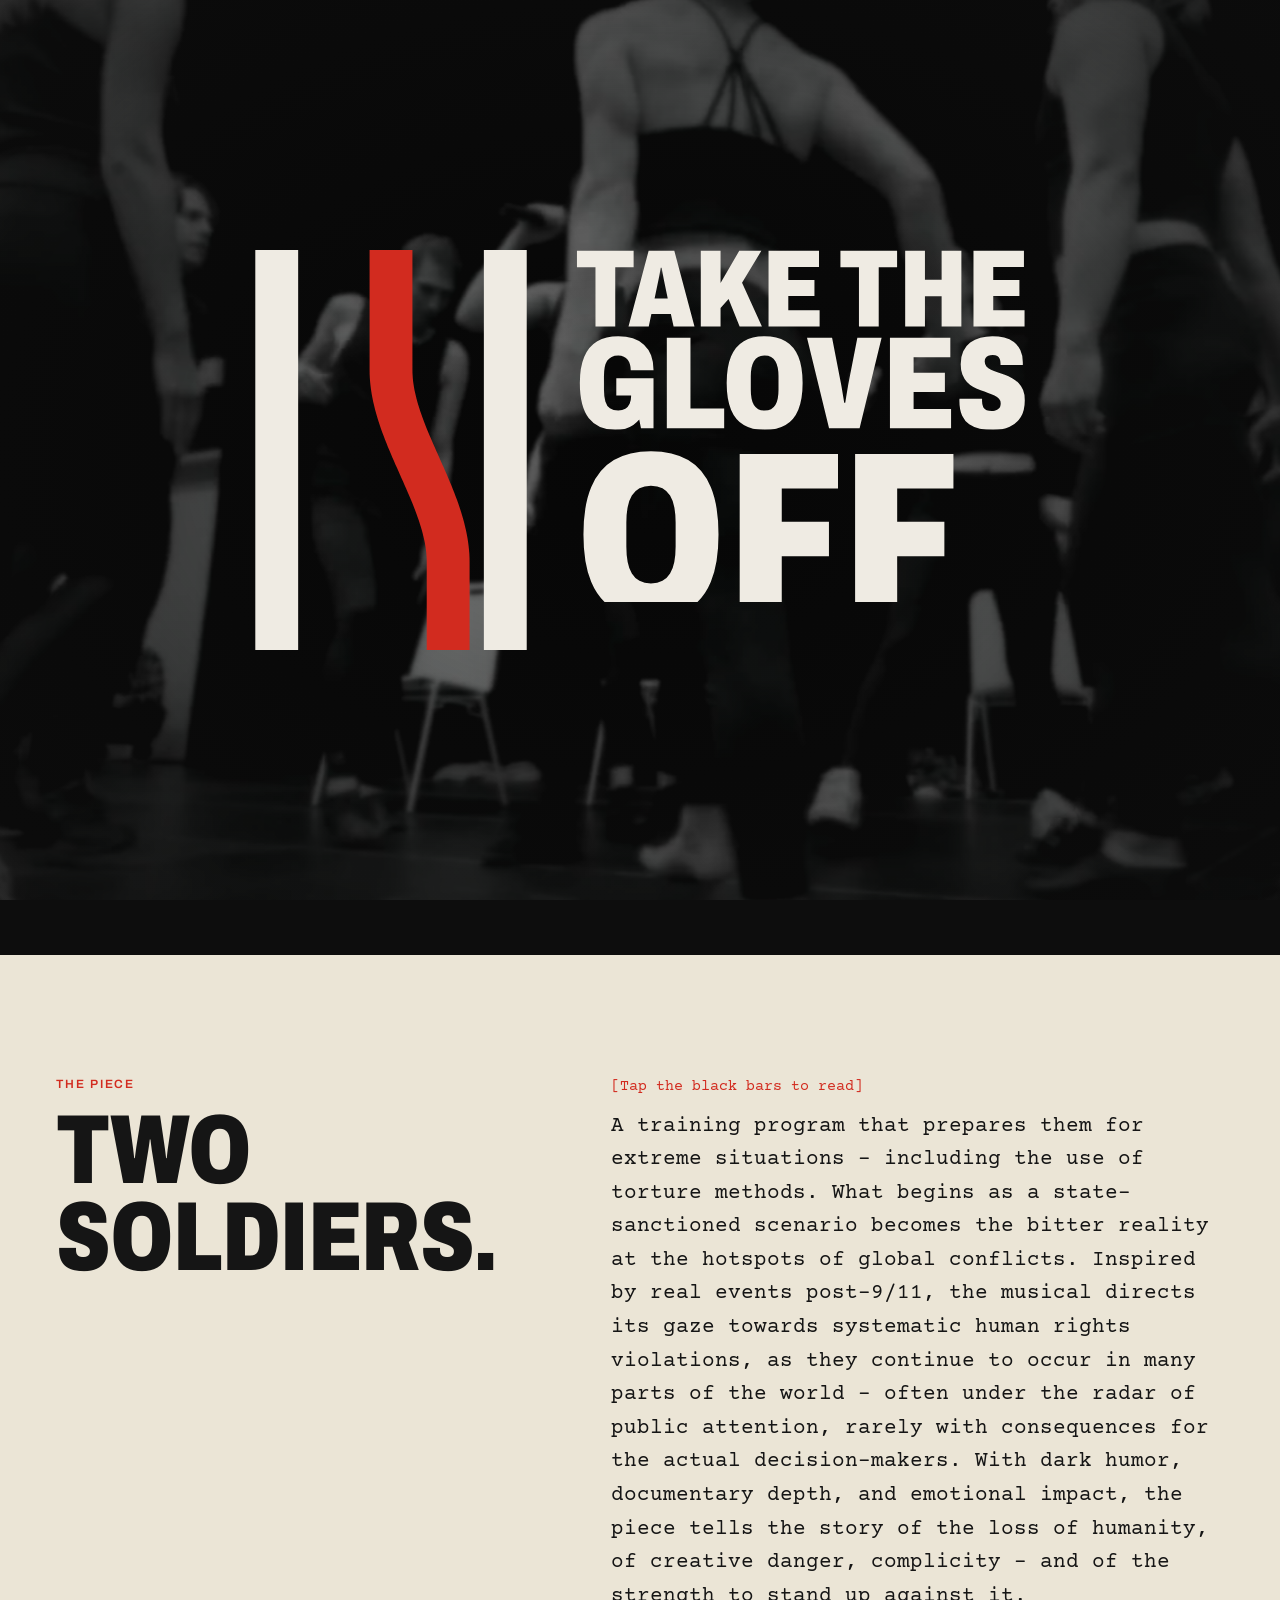
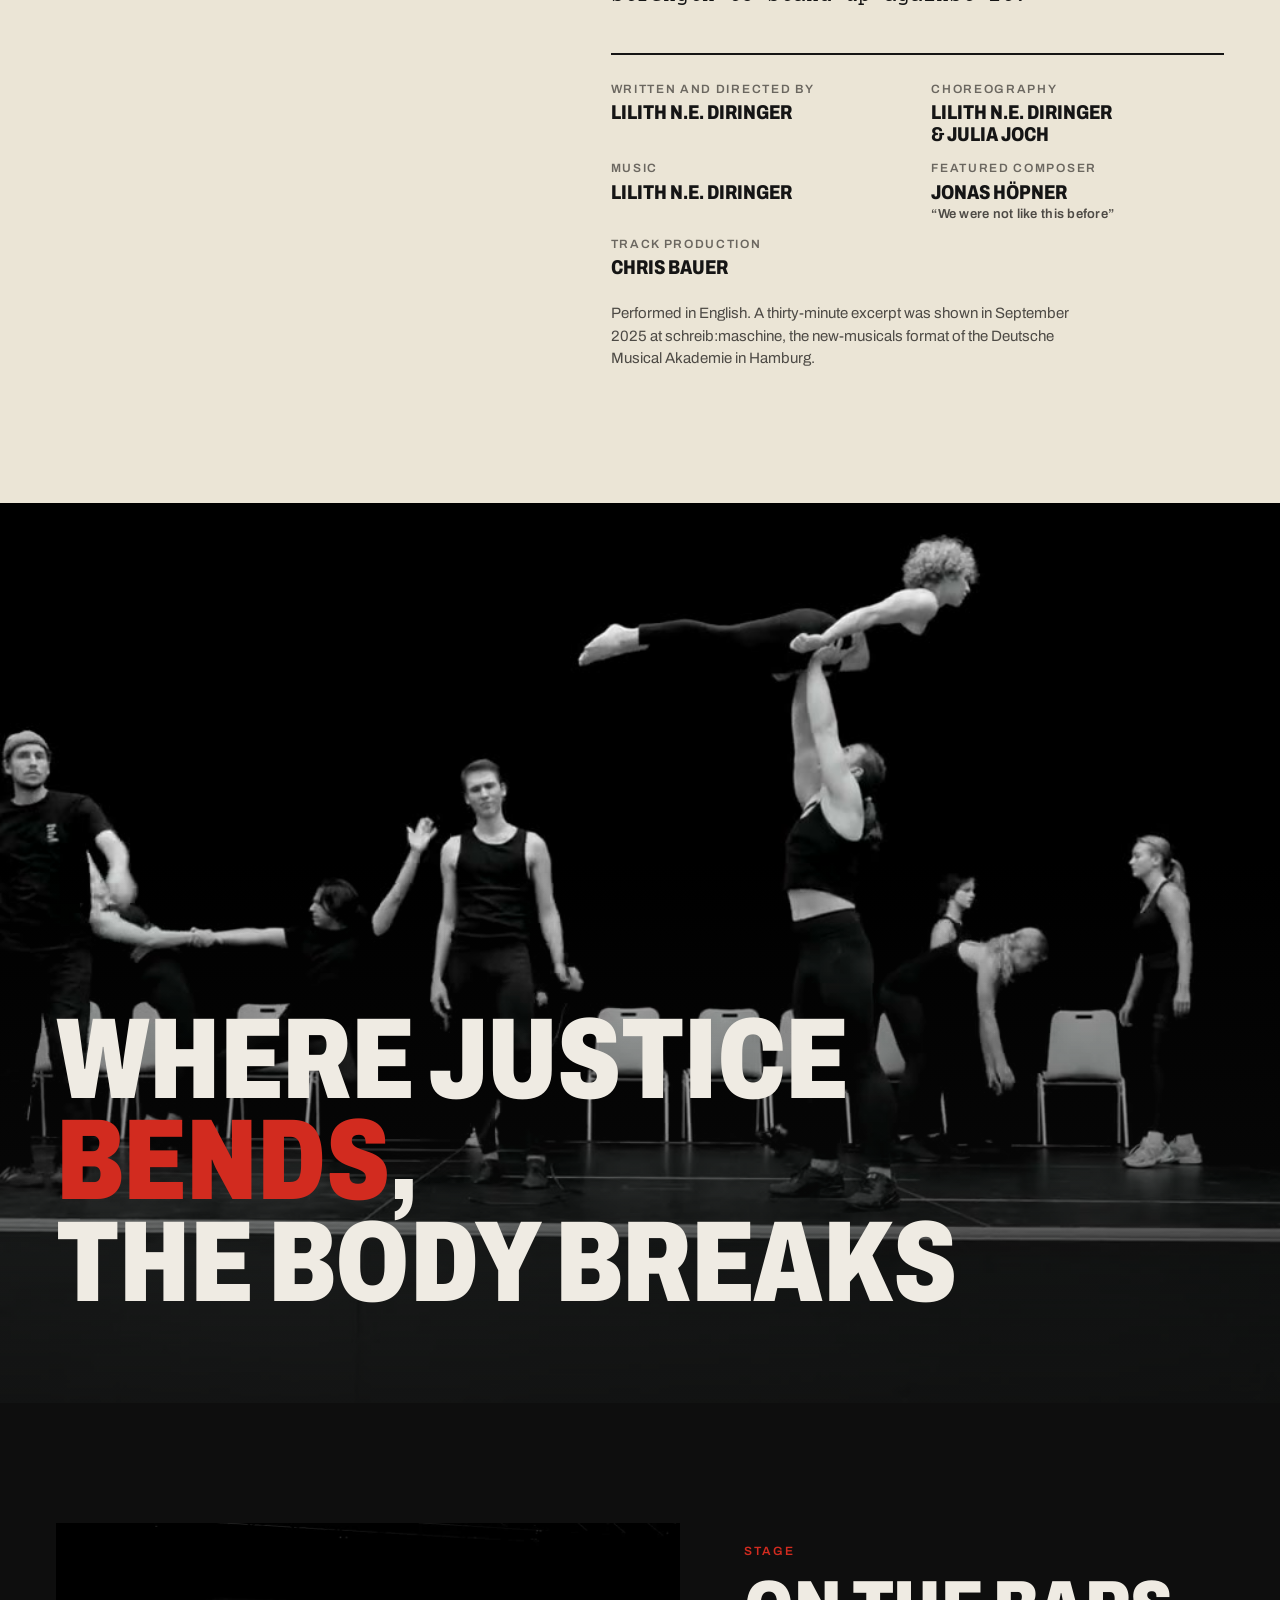
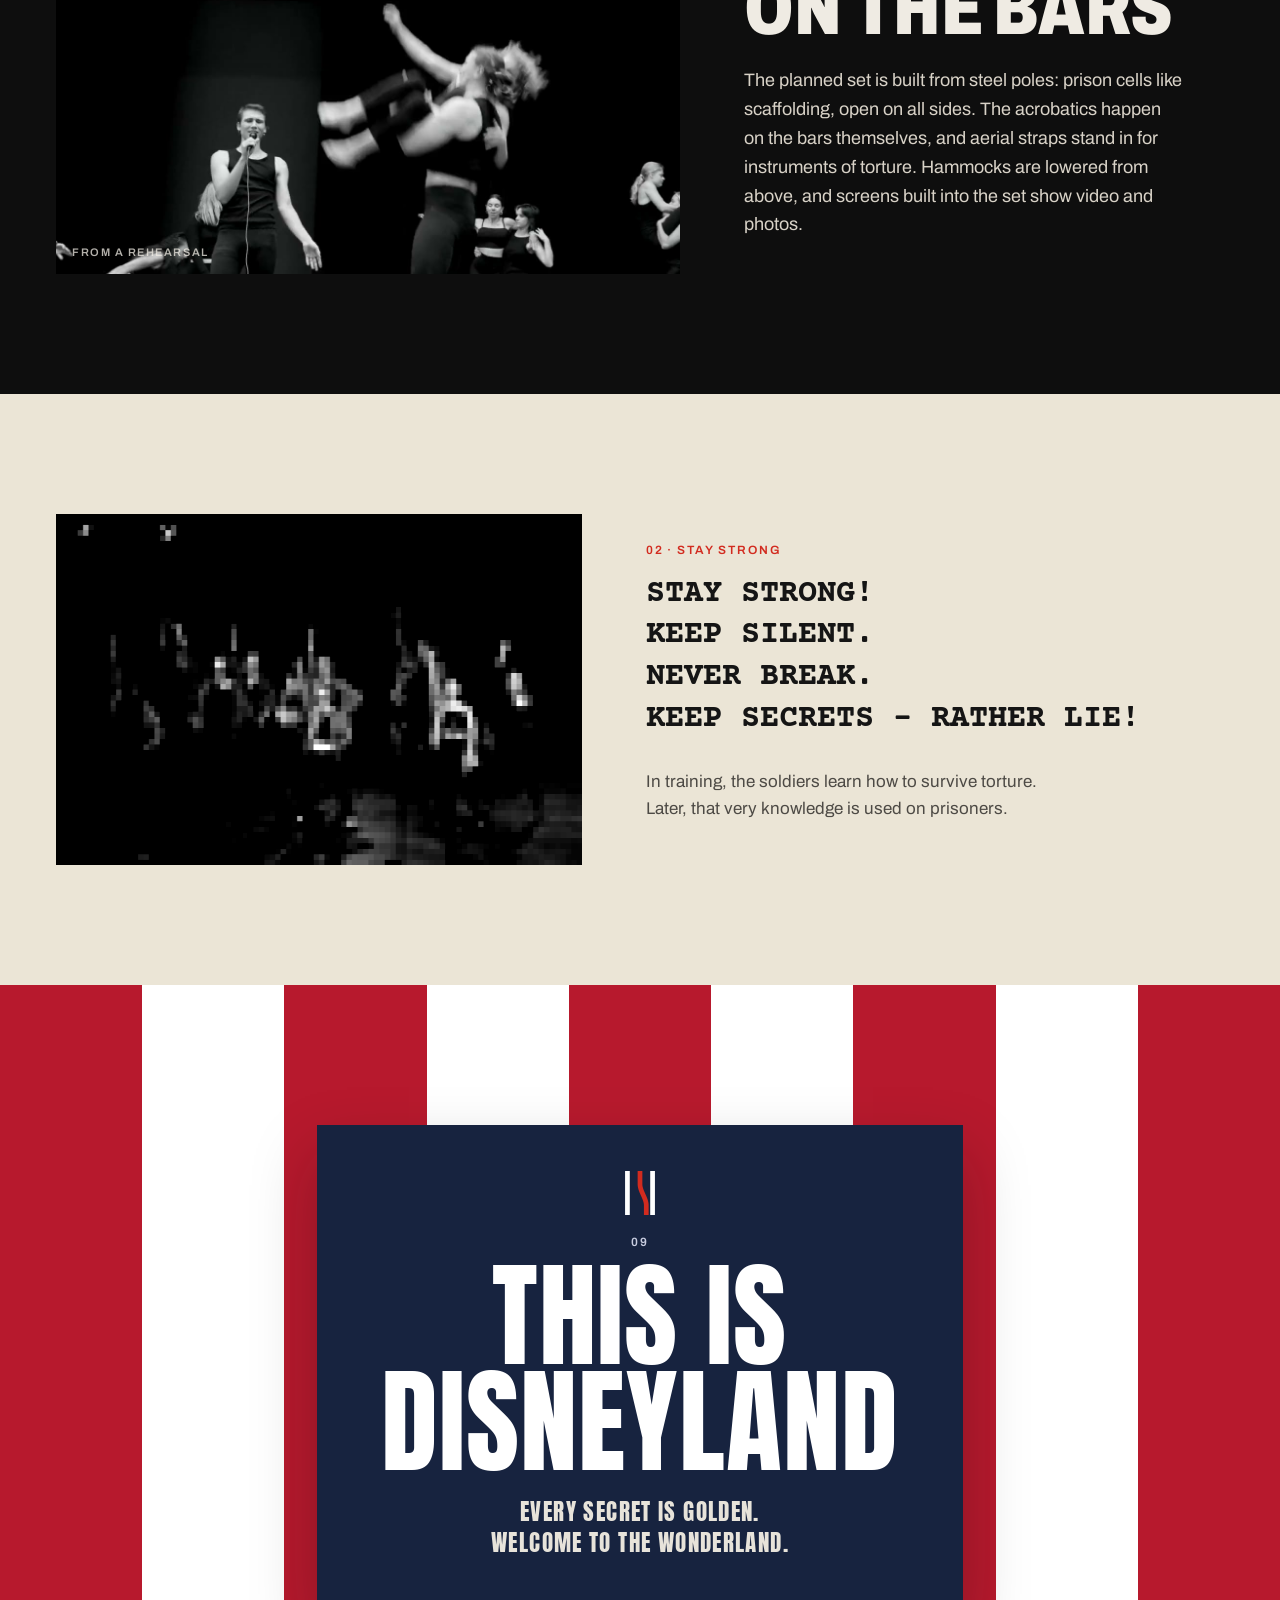
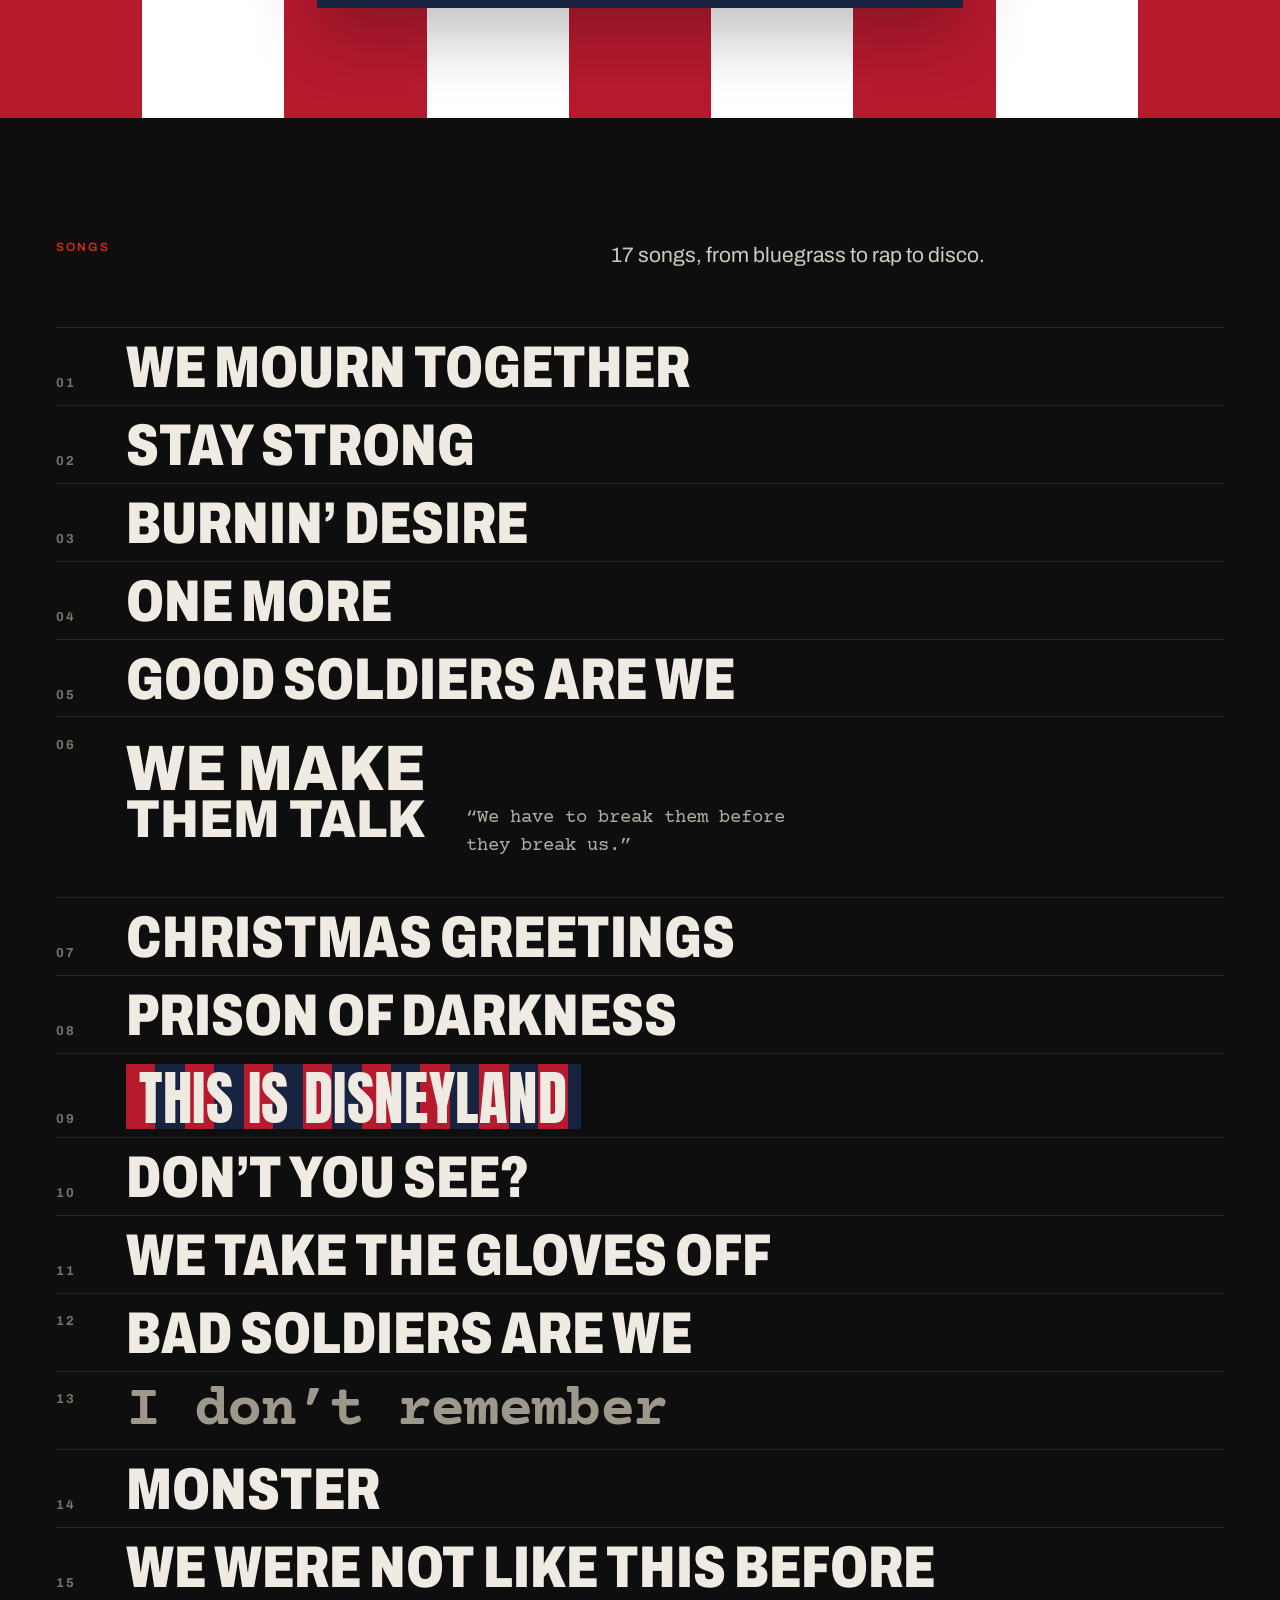
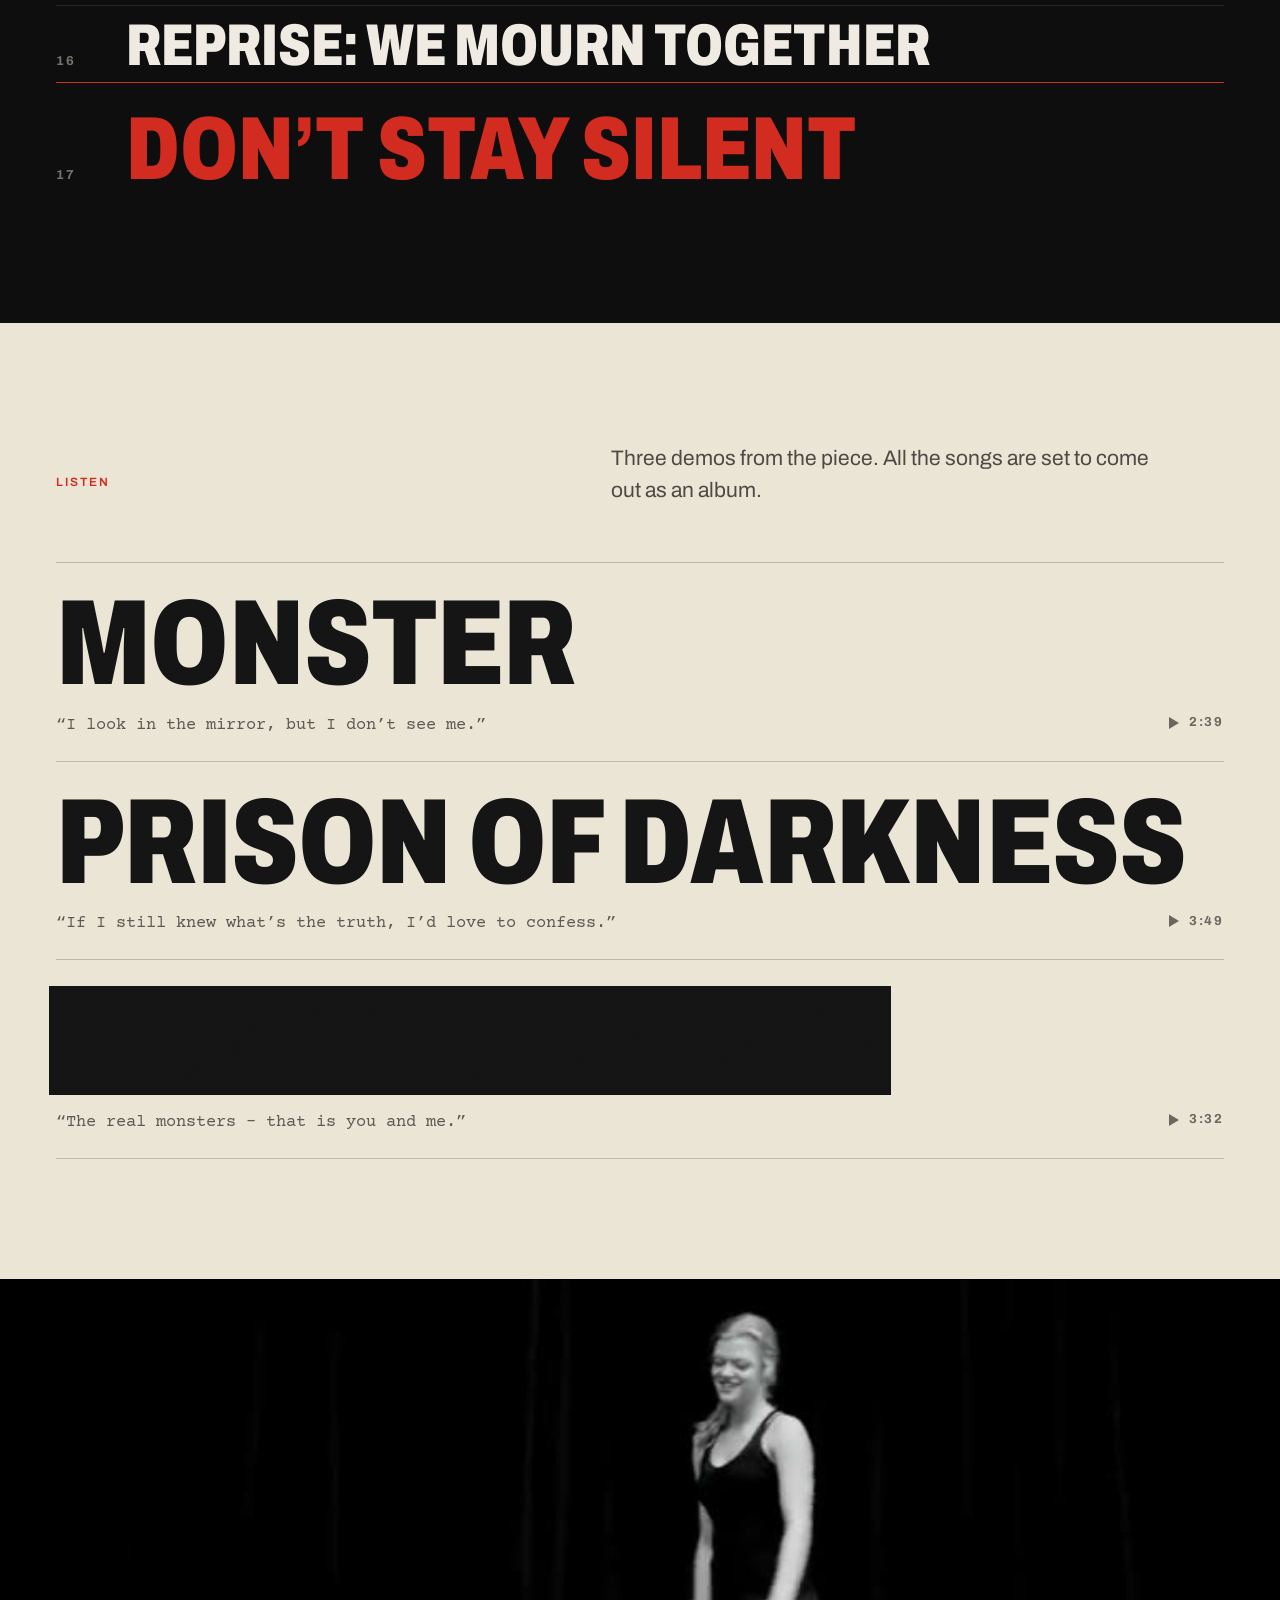
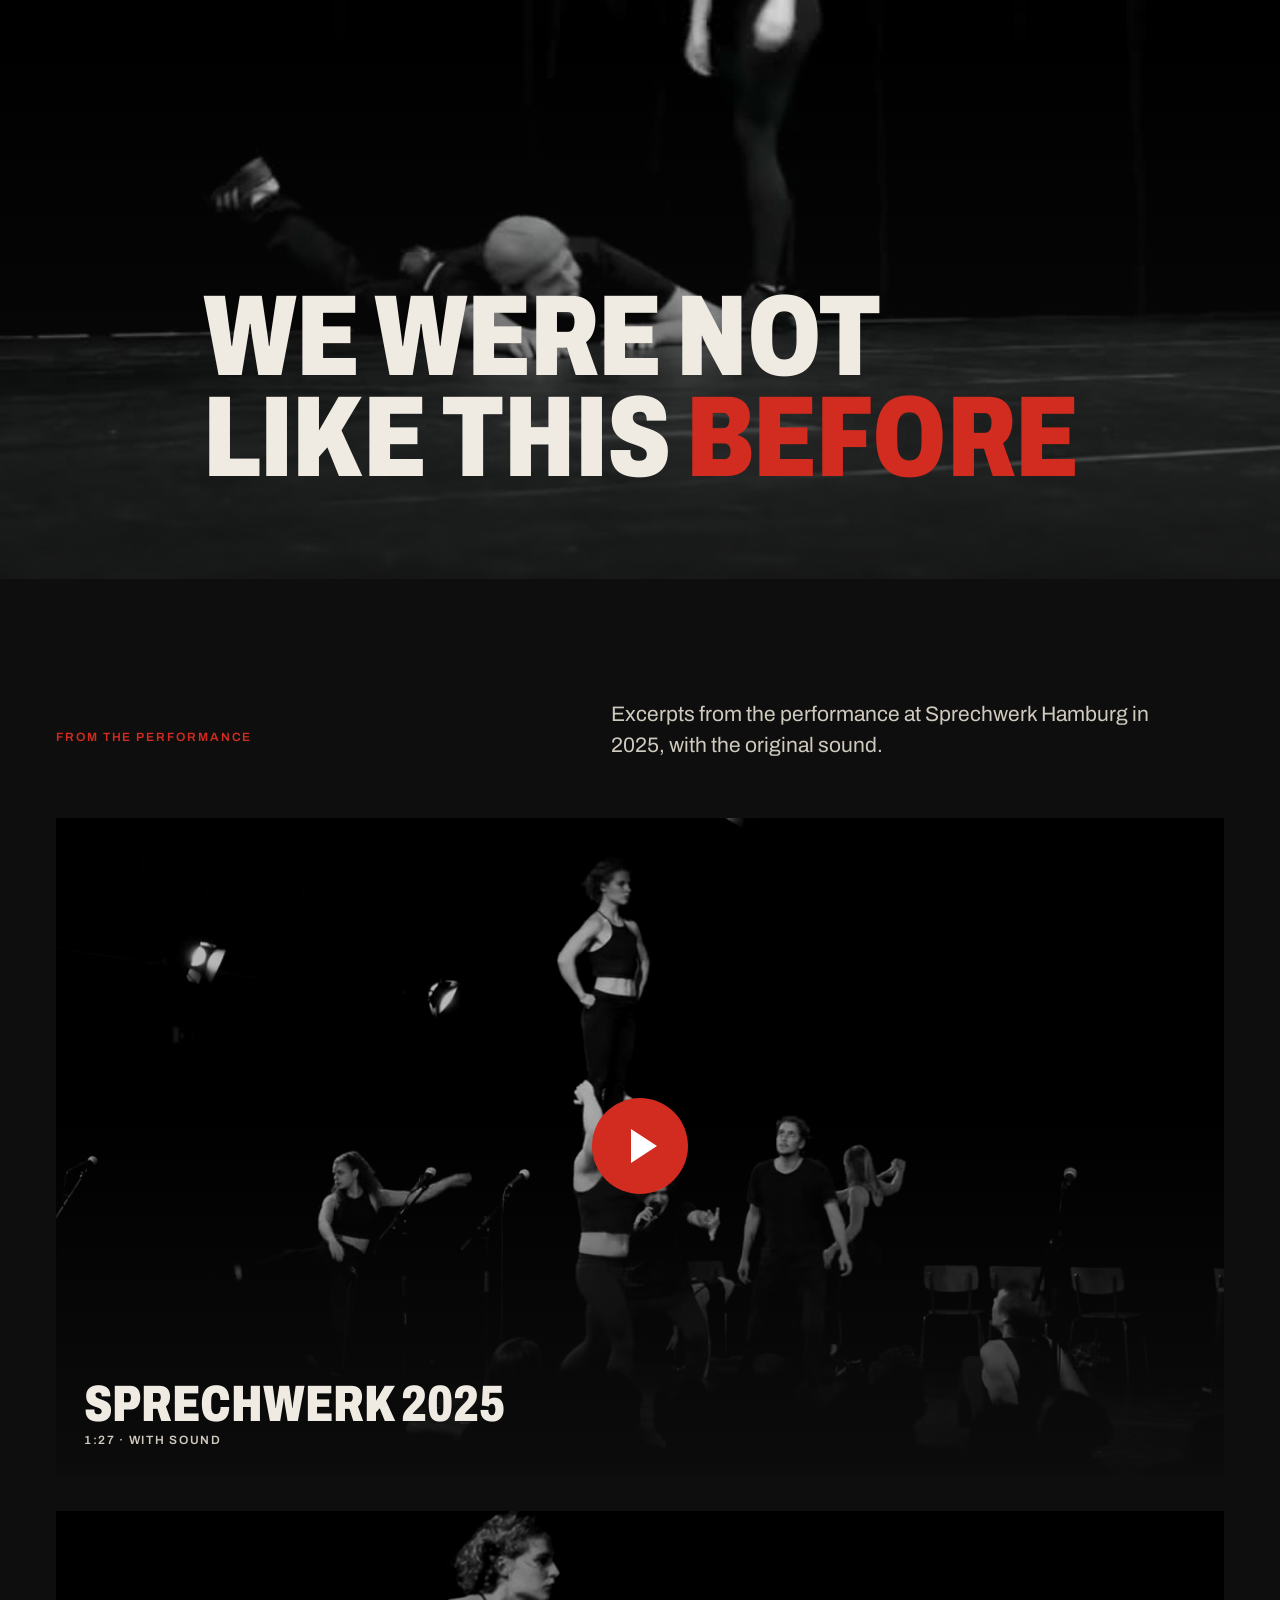
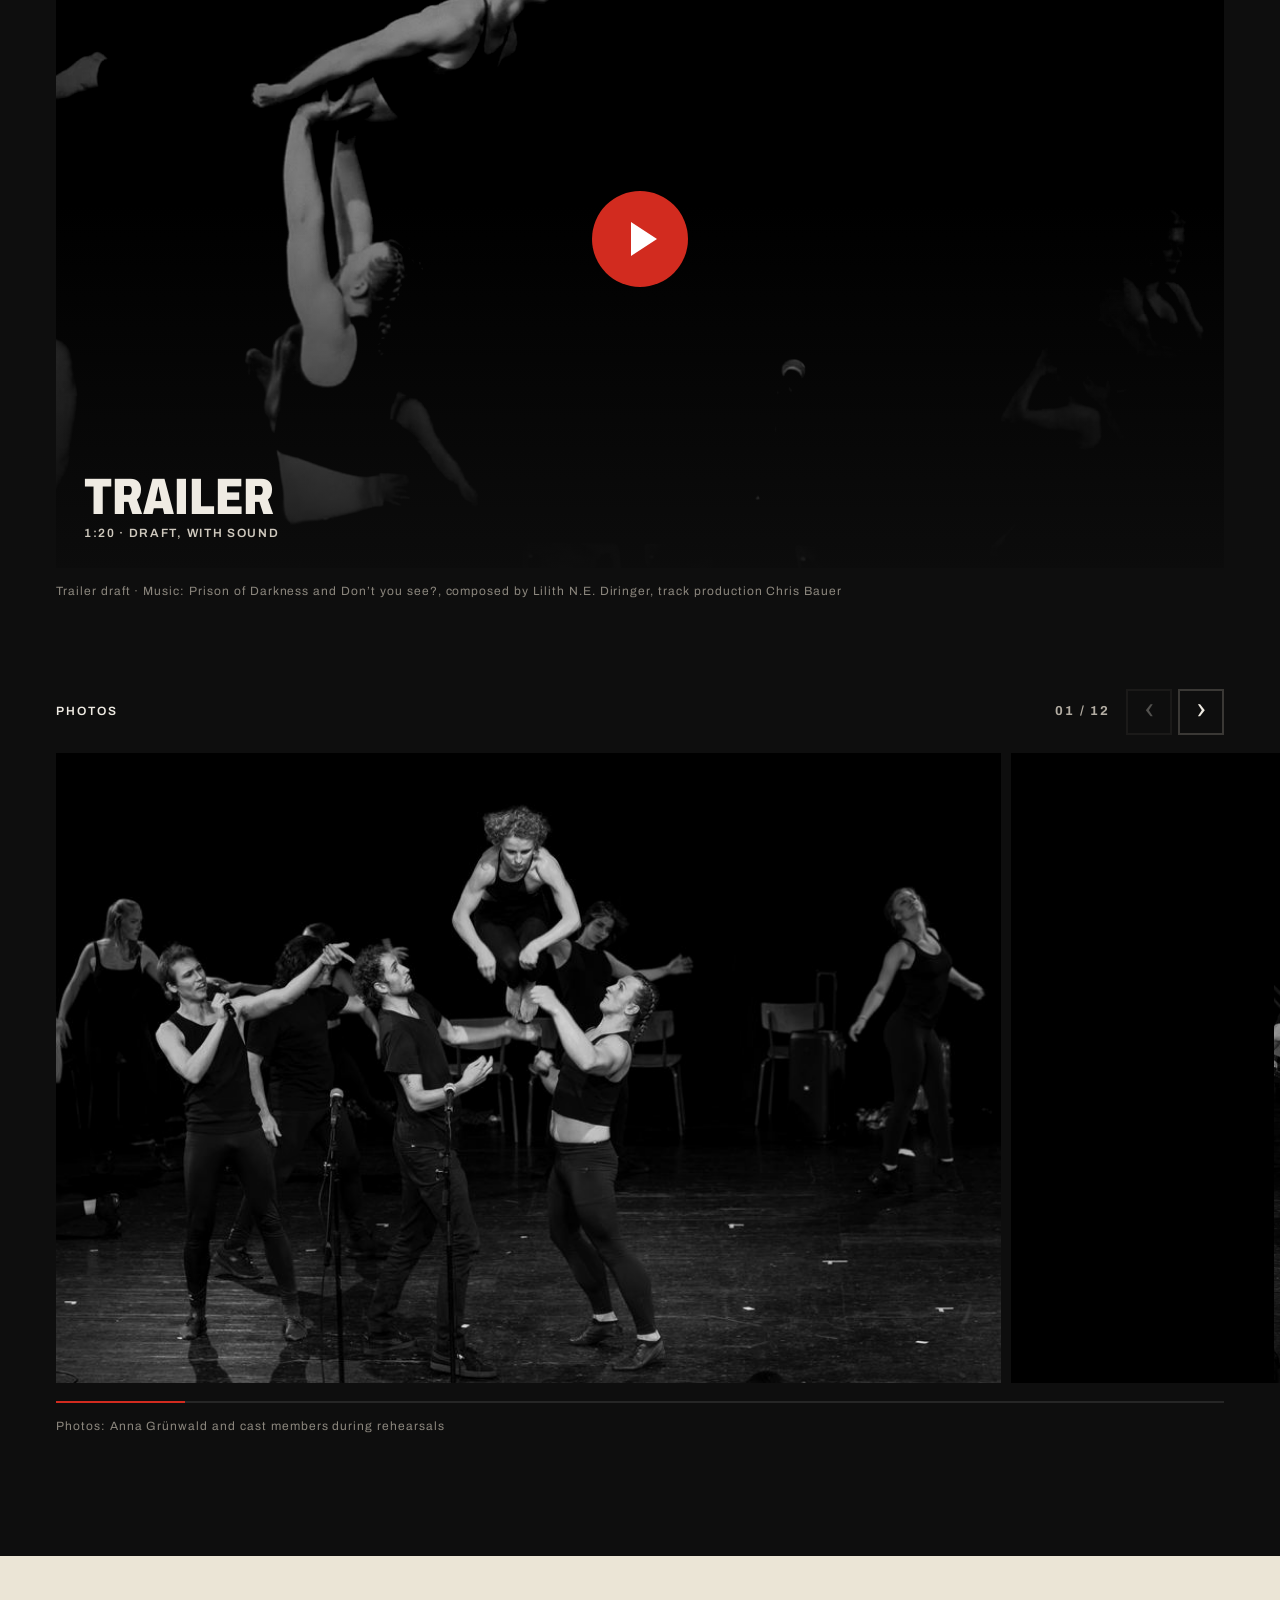
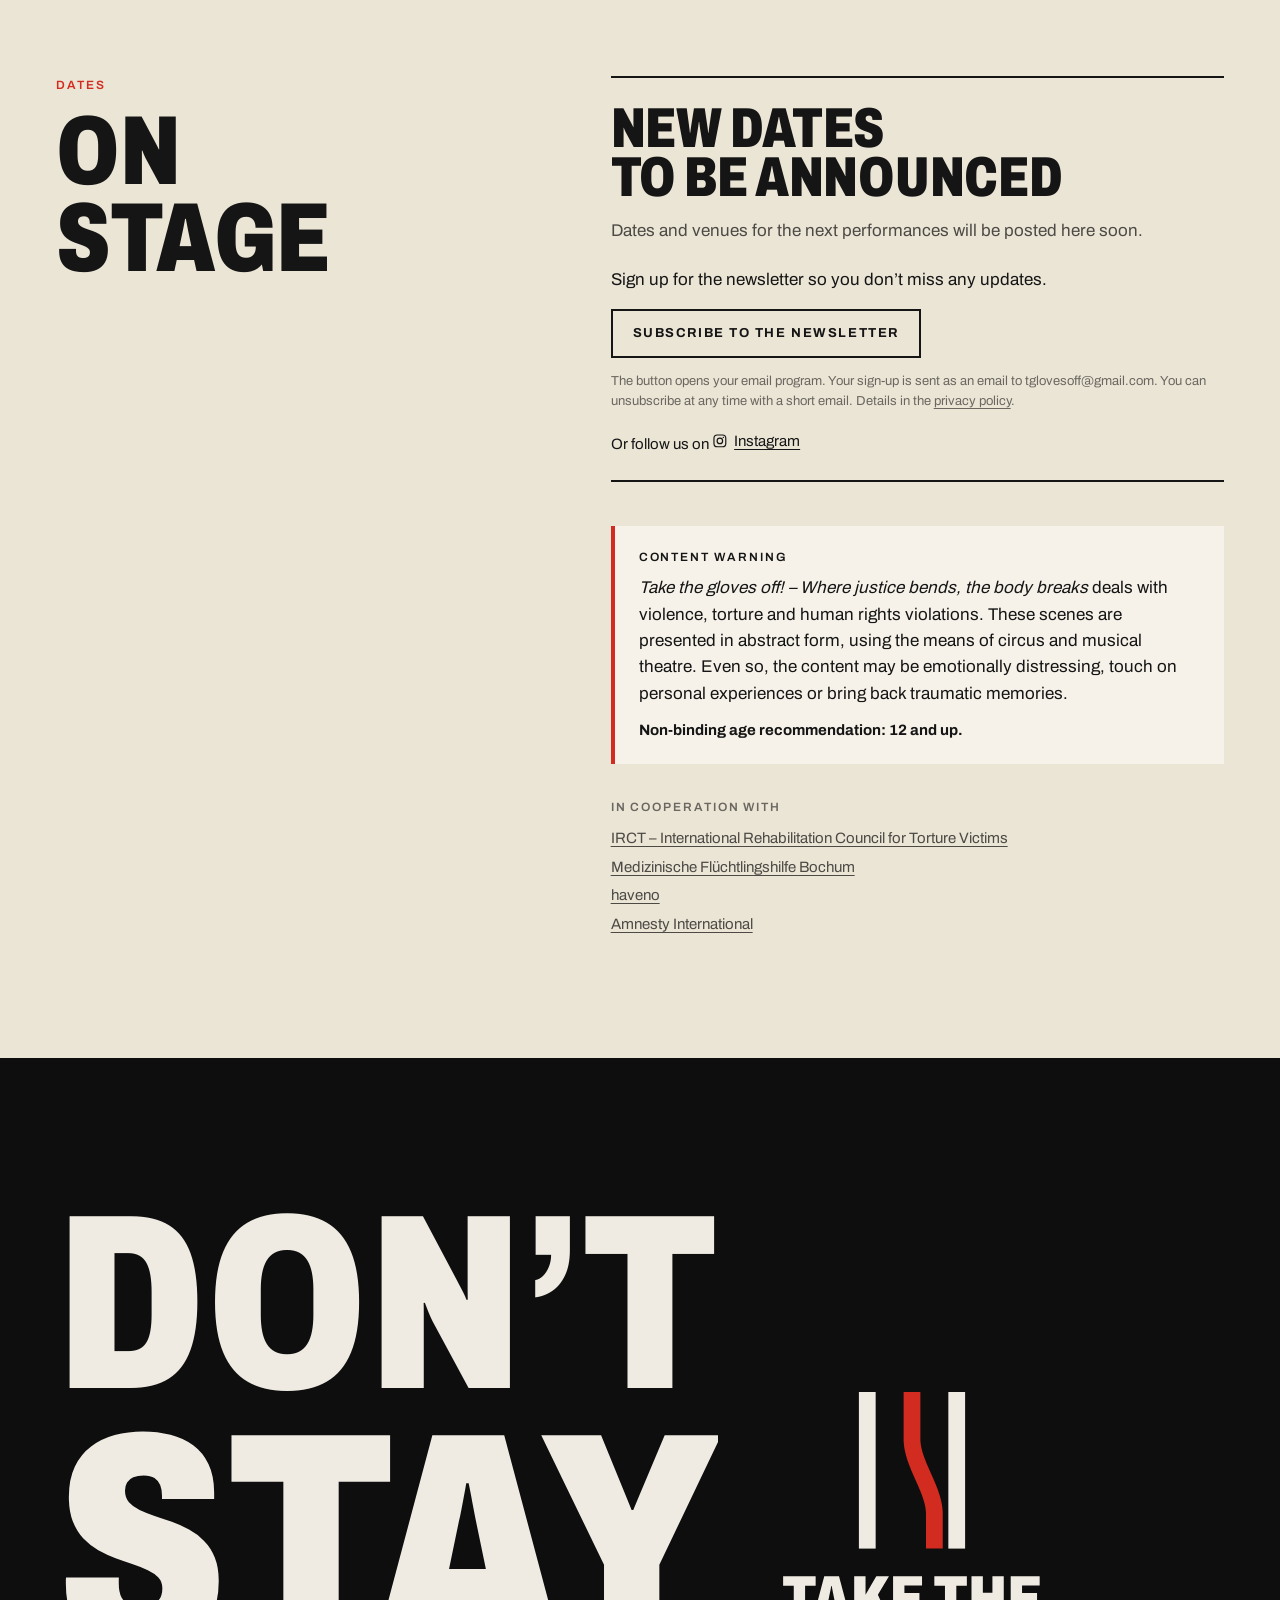
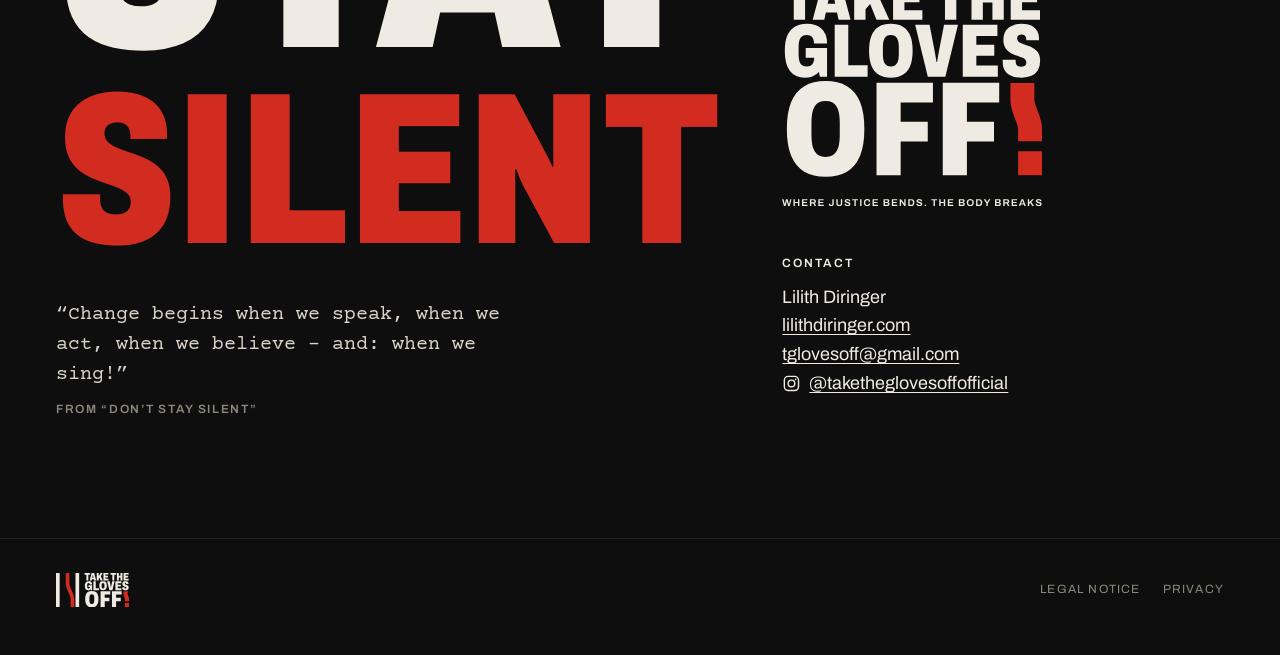
==== commit 085c325b: "Veröffentlichung aus f2b7028 Co-Authored-By: Claude Opus 5.5 <noreply@anthropic.com>" ====
--- a/index.html
+++ b/index.html
@@ -237,6 +237,16 @@
         <span class="sr"><span data-l="de">Video abspielen</span><span data-l="en">Play video</span></span>
       </button>
     </div>
+    <div class="player p2" id="player2">
+      <video src="assets/video/trailer-entwurf.mp4" preload="none" playsinline></video>
+      <button type="button" class="pl-start">
+        <img src="assets/video/trailer-entwurf.jpg" alt="">
+        <span class="pl-btn" aria-hidden="true"><i></i></span>
+        <span class="pl-meta"><b>Trailer</b><span>1:20 · <span data-l="de">Entwurf, mit Ton</span><span data-l="en">draft, with sound</span></span></span>
+        <span class="sr"><span data-l="de">Trailer-Entwurf abspielen</span><span data-l="en">Play trailer draft</span></span>
+      </button>
+    </div>
+    <p class="fotonachweis"><span data-l="de">Trailer-Entwurf · Musik: Prison of Darkness und Don’t you see?, Komposition Lilith N.E. Diringer, Track production Chris Bauer</span><span data-l="en">Trailer draft · Music: Prison of Darkness and Don’t you see?, composed by Lilith N.E. Diringer, track production Chris Bauer</span></p>
   </div>
   <div class="film">
     <div class="film-head wrap">
--- a/assets/lp.css
+++ b/assets/lp.css
@@ -1,363 +1,364 @@
-@font-face { font-family: "Archivo"; src: url("fonts/Archivo-VF.ttf") format("truetype"); font-weight: 100 900; font-stretch: 62% 125%; }
-@font-face { font-family: "Anton"; src: url("fonts/Anton-Regular.ttf") format("truetype"); }
-@font-face { font-family: "Courier Prime"; src: url("fonts/CourierPrime-Regular.ttf") format("truetype"); font-weight: 400; }
-@font-face { font-family: "Courier Prime"; src: url("fonts/CourierPrime-Bold.ttf") format("truetype"); font-weight: 700; }
-
-:root { --black: #0e0e0e; --white: #efebe3; --red: #d22b1f; --navy: #17233f; --flag: #b7192d; --paper: #ebe5d6; --ink: #151515; --muted: #8c877e; }
-* { box-sizing: border-box; }
-html { background: var(--black); color: var(--white); scroll-behavior: smooth; }
-body { margin: 0; font-family: "Archivo", system-ui, sans-serif; font-size: 18px; line-height: 1.6; }
-img, video, svg, canvas { display: block; }
-a { color: inherit; }
-p { margin: 0 0 .9em; }
-.wrap { max-width: 1240px; margin: 0 auto; padding: 0 36px; }
-
-/* Sprache: beide Fassungen stehen im Dokument, gezeigt wird eine */
-html[lang="de"] [data-l="en"], html[lang="en"] [data-l="de"] { display: none !important; }
-.lang { display: flex; gap: 2px; pointer-events: auto; }
-.lang button { font: inherit; font-size: 12px; font-weight: 700; letter-spacing: .14em; background: none; border: 0; color: inherit; opacity: .5; padding: 6px 8px; cursor: pointer; }
-html[lang="de"] .lang [data-set="de"], html[lang="en"] .lang [data-set="en"] { opacity: 1; box-shadow: inset 0 -2px var(--red); }
-
-.title { font-weight: 850; font-variation-settings: "wdth" 76; text-transform: uppercase; line-height: .88; letter-spacing: -.005em; }
-.kicker { font-size: 12px; letter-spacing: .16em; text-transform: uppercase; font-weight: 600; }
-.kicker.red { color: var(--red); margin-bottom: 14px; }
-.muted { color: #b3ada3; }
-.h2 { font-size: clamp(56px, 8vw, 120px); margin: 0; }
-.lead { font-size: 21px; line-height: 1.5; max-width: 46ch; }
-
-/* Videoflächen mit Effekt */
-.fxwrap { position: absolute; inset: 0; overflow: hidden; }
-.fxwrap video, .fxwrap canvas.fx { position: absolute; inset: 0; width: 100%; height: 100%; object-fit: cover; }
-.fxwrap canvas.fx { opacity: 0; transition: opacity 1.2s; }
-.fxwrap.fx-on canvas.fx { opacity: 1; }
-
-/* Kopf (Titelsequenz in js/kopf.js) */
-.hero { position: relative; height: 100vh; height: 100svh; min-height: 620px; background: var(--black); overflow: hidden; }
-.hero::after { content: ""; position: absolute; inset: 0; background: radial-gradient(ellipse at center, rgba(14,14,14,.45), rgba(14,14,14,.82)); pointer-events: none; }
-.hero .in { position: relative; z-index: 1; height: 100%; display: flex; align-items: center; justify-content: center; gap: clamp(28px, 4vw, 64px); padding: 0 24px; pointer-events: none; }
-.hero .top, .hero .bottom { position: absolute; left: 36px; right: 36px; z-index: 2; display: flex; justify-content: space-between; align-items: center; gap: 16px; }
-.hero .top { top: 22px; }
-.hero .bottom { bottom: 30px; }
-.hero .mark { height: min(46vh, 400px); width: auto; flex: none; overflow: visible; }
-.hero .wordmark { height: min(46vh, 400px); width: auto; overflow: visible; }
-html.intro .hero .in, html.intro .hero .top, html.intro .hero .bottom, html.intro .hero .cue { visibility: hidden; }
-.hero .fxwrap { opacity: 0; transition: opacity 1.5s cubic-bezier(.4,0,.2,1); transform-origin: 50% 45%; will-change: transform; filter: brightness(calc(1 - var(--dim, 0) * .75)); }
-.hero.lit .fxwrap { opacity: 1; }
-.hero .top, .hero .bottom, .hero .cue { opacity: 0; transition: opacity 1.2s ease, transform 1.2s cubic-bezier(.2,.7,.2,1); }
-.hero .top { transform: translateY(-10px); }
-.hero .bottom { transform: translateY(10px); }
-.hero.ui-on .top, .hero.ui-on .bottom, .hero.ui-on .cue { opacity: 1; transform: none; }
-.hero .cue { position: absolute; left: 50%; bottom: 26px; z-index: 2; width: 1px; height: 58px; background: rgba(239,235,227,.22); overflow: hidden; }
-.hero .cue span { position: absolute; left: 0; top: -40%; width: 1px; height: 40%; background: var(--white); animation: cue 2.6s cubic-bezier(.6,0,.3,1) infinite; }
-@keyframes cue { 0% { top: -40%; } 65%, 100% { top: 100%; } }
-.btns { display: flex; gap: 12px; flex-wrap: wrap; }
-.btn { display: inline-block; padding: 12px 20px; font-size: 13px; letter-spacing: .12em; text-transform: uppercase; font-weight: 700; text-decoration: none; border: 2px solid currentColor; }
-.btn.fill { background: var(--red); border-color: var(--red); color: #fff; }
-
-/* Leiste */
-nav.bar { position: sticky; top: 0; z-index: 20; background: rgba(14,14,14,.94); backdrop-filter: blur(6px); border-bottom: 1px solid #222; }
-nav.bar .wrap { display: flex; align-items: center; gap: 26px; height: 54px; white-space: nowrap; }
-nav.bar .links { display: flex; align-items: center; gap: 26px; flex: 1 1 auto; min-width: 0; height: 100%; overflow-x: auto; scrollbar-width: none; }
-nav.bar .links::-webkit-scrollbar { display: none; }
-nav.bar .links.mehr { -webkit-mask-image: linear-gradient(90deg, #000 calc(100% - 56px), transparent); mask-image: linear-gradient(90deg, #000 calc(100% - 56px), transparent); }
-nav.bar a { font-size: 12px; letter-spacing: .14em; text-transform: uppercase; font-weight: 600; text-decoration: none; opacity: .75; }
-nav.bar a:hover { opacity: 1; }
-nav.bar .home { opacity: 1; margin-right: 6px; }
-nav.bar .home svg { width: 22px; height: 30px; color: var(--white); }
-nav.bar .lang { margin-left: auto; flex: none; }
-@media (max-width: 600px) { nav.bar .wrap, nav.bar .links { gap: 18px; } nav.bar .home { margin-right: 0; } }
-
-/* Abschnitte */
-.sec { padding: 120px 0; scroll-margin-top: 54px; }
-.paper { background: var(--paper); color: var(--ink); }
-.dark { background: var(--black); color: var(--white); }
-.grid2 > *, .head > *, .finale .wrap > *, .szene > *, .kap-akte .wrap > * { min-width: 0; }
-.grid2 { display: grid; grid-template-columns: 1fr 1.25fr; gap: 64px; align-items: start; }
-.grid2 > :first-child { container-type: inline-size; }
-.grid2 .h2 { font-size: min(clamp(56px, 8vw, 120px), 20cqi); }
-.head { display: grid; grid-template-columns: 1fr 1.25fr; gap: 64px; margin-bottom: 56px; align-items: end; }
-.head .lead { margin: 0; color: #cfc9be; }
-
-/* Schwärzung zum Antippen */
-.akte p { font-family: "Courier Prime"; font-size: 21px; line-height: 1.6; }
-.rd { --bar: var(--ink); color: var(--bar); background: linear-gradient(var(--bar), var(--bar)) right / 100% 100% no-repeat; -webkit-box-decoration-break: clone; box-decoration-break: clone; padding: 0 .12em; margin: 0 -.12em; cursor: pointer; transition: background-size .55s cubic-bezier(.7,0,.3,1), color .3s .25s; border-radius: 1px; }
-.rd:hover:not(.open) { background-image: linear-gradient(#45433f, #45433f); }
-.rd:focus-visible { outline: 2px solid var(--red); outline-offset: 2px; }
-.rd.open { background-size: 0% 100%; color: inherit; transition: background-size .55s cubic-bezier(.7,0,.3,1), color .1s; }
-.dark .rd { --bar: #2c2b29; }
-.dark .rd:hover:not(.open) { background-image: linear-gradient(#45433f, #45433f); }
-.akte .hint { font-family: "Courier Prime"; font-size: 15px; color: var(--red); margin: 0 0 .7em; transition: opacity .6s; }
-.hint.gone { opacity: 0; }
-.credits { display: grid; grid-template-columns: repeat(2, minmax(0, 1fr)); gap: 14px 28px; margin: 2.2em 0 0; padding-top: 1.4em; border-top: 2px solid var(--ink); }
-.credits div { min-width: 0; }
-.credits dt { font-size: 12px; letter-spacing: .14em; text-transform: uppercase; font-weight: 600; color: #6b6760; }
-.credits .nw { white-space: nowrap; }
-.credits dd small { display: block; margin-top: 4px; font-size: 13px; font-weight: 600; letter-spacing: .02em; text-transform: none; font-variation-settings: "wdth" 100; color: #4d4a45; }
-.credits dd { margin: 2px 0 0; font-weight: 800; font-variation-settings: "wdth" 80; text-transform: uppercase; font-size: 20px; line-height: 1.1; }
-.akte .facts { font-family: "Archivo"; font-size: 15px; line-height: 1.5; color: #4d4a45; margin-top: 1.6em; max-width: 52ch; }
-
-/* Vollbild */
-.full { position: relative; height: 100vh; height: 100svh; min-height: 560px; overflow: hidden; }
-.full::after { content: ""; position: absolute; inset: 0; background: linear-gradient(rgba(14,14,14,0) 40%, rgba(14,14,14,.78)); pointer-events: none; }
-.full .in { position: relative; z-index: 1; height: 100%; display: flex; flex-direction: column; justify-content: flex-end; padding-bottom: 10vh; pointer-events: none; }
-.full .q { font-size: clamp(48px, 9vw, 136px); }
-.full .q em { font-style: normal; color: var(--red); }
-
-/* Songs */
-.songs { list-style: none; margin: 0; padding: 0; counter-reset: s; }
-.songs li { display: grid; grid-template-columns: 70px 1fr; align-items: baseline; border-top: 1px solid #262626; padding: 10px 0 8px; }
-.songs .n { font-size: 13px; font-weight: 700; letter-spacing: .14em; color: #77726a; }
-.songs .s { font-weight: 850; font-variation-settings: "wdth" 76; text-transform: uppercase; font-size: clamp(30px, 4.6vw, 64px); line-height: 1; }
-.songs li.show .s { font-family: "Anton"; font-weight: 400; letter-spacing: .01em; display: inline-block; padding: .08em .22em .02em; background: repeating-linear-gradient(90deg, var(--flag) 0 .5em, var(--navy) .5em 1em); justify-self: start; }
-.songs li.akte-z .s { font-family: "Courier Prime"; font-weight: 700; text-transform: none; letter-spacing: -.02em; color: #9d978c; }
-.songs li.final .s { color: var(--red); font-size: clamp(40px, 7vw, 104px); }
-.songs li.final { border-top-color: var(--red); padding-top: 22px; }
-
-/* Proben */
-.player { position: relative; aspect-ratio: 16 / 9; background: #000; overflow: hidden; }
-.player video { width: 100%; height: 100%; object-fit: contain; }
-.pl-start { position: absolute; inset: 0; border: 0; padding: 0; margin: 0; background: #000; color: var(--white); cursor: pointer; font: inherit; transition: opacity .6s; }
-.pl-start img { width: 100%; height: 100%; object-fit: cover; filter: grayscale(1) contrast(1.15) brightness(.72); transform: scale(1.02); transition: transform 1.6s cubic-bezier(.2,.7,.2,1), filter .8s; }
-.pl-start::after { content: ""; position: absolute; inset: 0; background: linear-gradient(rgba(14,14,14,0) 45%, rgba(14,14,14,.85)); }
-.pl-start:hover img, .pl-start:focus-visible img { transform: scale(1.06); filter: grayscale(1) contrast(1.15) brightness(.85); }
-.pl-start:focus-visible { outline: 2px solid var(--red); outline-offset: -2px; }
-.pl-btn { position: absolute; left: 50%; top: 50%; z-index: 1; width: 96px; height: 96px; margin: -48px 0 0 -48px; border-radius: 50%; background: var(--red); transition: transform .5s cubic-bezier(.2,.7,.2,1); }
-.pl-btn i { position: absolute; left: 39px; top: 31px; border-left: 26px solid #fff; border-top: 17px solid transparent; border-bottom: 17px solid transparent; }
-.pl-start:hover .pl-btn { transform: scale(1.08); }
-.pl-meta { position: absolute; left: 28px; bottom: 24px; z-index: 1; display: flex; flex-direction: column; align-items: flex-start; gap: 4px; text-align: left; }
-.pl-meta b { font-weight: 850; font-variation-settings: "wdth" 76; text-transform: uppercase; font-size: clamp(32px, 4vw, 56px); line-height: .9; }
-.pl-meta > span { font-size: 12px; letter-spacing: .14em; text-transform: uppercase; font-weight: 600; color: #cfc9be; }
-.player.on .pl-start { opacity: 0; pointer-events: none; }
-.sr { position: absolute; width: 1px; height: 1px; overflow: hidden; clip: rect(0 0 0 0); white-space: nowrap; }
-.film { margin-top: 88px; }
-.film-head { display: flex; justify-content: space-between; align-items: center; margin-bottom: 18px; }
-.film-ui { display: flex; align-items: center; gap: 6px; }
-.film-ui .count { font-size: 13px; font-weight: 700; letter-spacing: .14em; font-variant-numeric: tabular-nums; color: #b3ada3; margin-right: 10px; }
-.fb { width: 46px; height: 46px; border: 2px solid #3a3835; background: none; color: var(--white); font: 400 30px/1 "Archivo"; cursor: pointer; padding: 0 0 4px; transition: border-color .3s, color .3s, opacity .3s; }
-.fb:hover:not(:disabled) { border-color: var(--red); color: var(--red); }
-.fb:disabled { opacity: .3; cursor: default; }
-.strip { --pad: max(36px, calc((100vw - 1240px) / 2 + 36px)); --frame: min(calc(min(70vh, 640px) * 1.5), calc(100vw - 2 * var(--pad))); display: flex; gap: 10px; overflow-x: auto; overflow-y: hidden; scroll-snap-type: x mandatory; scroll-padding-left: var(--pad); padding: 0 var(--pad); scrollbar-width: none; cursor: grab; outline: none; }
-.strip::-webkit-scrollbar { display: none; }
-.strip.drag { cursor: grabbing; scroll-snap-type: none; }
-.strip.drag a { pointer-events: none; }
-.strip a { flex: none; width: var(--frame); aspect-ratio: 3 / 2; scroll-snap-align: start; position: relative; overflow: hidden; background: #000; }
-.strip img { display: block; width: 100%; height: 100%; object-fit: contain; transition: transform 1s cubic-bezier(.2,.7,.2,1), opacity .5s; opacity: .9; user-select: none; }
-.strip a:hover img, .strip a:focus-visible img { transform: scale(1.03); opacity: 1; }
-.strip a:focus-visible { outline: 2px solid var(--red); outline-offset: -2px; }
-.film-prog { height: 2px; background: #262626; margin-top: 18px; position: relative; }
-.film-prog span { position: absolute; left: 0; top: 0; bottom: 0; width: 10%; background: var(--red); }
-.lightbox { position: fixed; inset: 0; z-index: 100; background: rgba(8,8,8,.96); display: flex; align-items: center; justify-content: center; }
-.lightbox[hidden] { display: none; }
-.lightbox figure { margin: 0; display: flex; flex-direction: column; align-items: center; }
-.lightbox img { max-width: calc(100vw - 180px); max-height: calc(100vh - 120px); object-fit: contain; transition: opacity .35s; }
-.lightbox img.load { opacity: 0; }
-.lightbox figcaption { margin-top: 14px; display: flex; gap: 18px; font-size: 12px; letter-spacing: .14em; text-transform: uppercase; font-weight: 600; color: #b3ada3; }
-.lb-n-c { color: var(--red); font-variant-numeric: tabular-nums; }
-.lightbox button { position: absolute; background: none; border: 0; color: var(--white); font-size: 54px; line-height: 1; cursor: pointer; padding: 10px 18px; opacity: .7; font-family: "Archivo"; }
-.lightbox button:hover { opacity: 1; color: var(--red); }
-.lb-x { top: 14px; right: 14px; } .lb-p { left: 10px; top: 50%; transform: translateY(-50%); } .lb-n { right: 10px; top: 50%; transform: translateY(-50%); }
-
-/* Bühne: klarer Clip neben dem Text */
-.szene { display: grid; grid-template-columns: 1.3fr 1fr; gap: 64px; align-items: center; }
-.szene .vid { margin: 0; position: relative; aspect-ratio: 16 / 9; background: #000; overflow: hidden; }
-.szene .vid video { width: 100%; height: 100%; object-fit: cover; }
-.szene .vid figcaption { position: absolute; left: 16px; bottom: 12px; font-size: 11px; letter-spacing: .14em; text-transform: uppercase; font-weight: 600; color: rgba(239,235,227,.75); }
-.h3 { font-size: clamp(48px, 6vw, 92px); margin: 0 0 24px; }
-.szene p { color: #d8d2c7; max-width: 44ch; }
-
-/* Kapitel Akte */
-.kap { position: relative; overflow: hidden; }
-.kap-akte { background: var(--paper); color: var(--ink); padding: 120px 0; }
-.kap-akte .wrap { display: grid; grid-template-columns: 1fr 1.1fr; gap: 64px; align-items: center; }
-.pix { aspect-ratio: 3 / 2; background: url("img/sg/gruppe-gepixelt.jpg") center / cover; filter: grayscale(1) contrast(1.1); }
-.zitat { margin: 0 0 28px; font-family: "Courier Prime"; font-weight: 700; text-transform: uppercase; font-size: clamp(20px, 2.5vw, 36px); line-height: 1.3; }
-.zitat .rd { white-space: nowrap; }
-.kap-akte p { font-size: 17px; color: #4d4a45; max-width: 42ch; }
-
-/* Kapitel Show: rote Streifen fallen wie Gitterstäbe */
-.kap-show { background: #fff; padding: 140px 0 110px; }
-.kap-show .bars { position: absolute; inset: 0; display: grid; grid-template-columns: repeat(9, 1fr); }
-.kap-show .bars span:nth-child(odd) { background: var(--flag); }
-.kap-show .bars span { transform-origin: top; animation: drop 7s cubic-bezier(.7,0,.3,1) infinite; }
-.kap-show .bars span:nth-child(2n) { animation-delay: .12s; }
-.kap-show .bars span:nth-child(3n) { animation-delay: .24s; }
-@keyframes drop { 0% { transform: scaleY(0); } 20%, 88% { transform: scaleY(1); } 100% { transform: scaleY(0); } }
-.kap-show .wrap { position: relative; z-index: 1; display: flex; flex-direction: column; align-items: center; }
-.schild { background: var(--navy); color: #fff; padding: 46px 64px 50px; text-align: center; display: flex; flex-direction: column; align-items: center; box-shadow: 0 30px 60px rgba(14,14,14,.25); max-width: 100%; }
-.schild .m { width: 30px; height: 44px; color: #fff; margin-bottom: 18px; }
-.schild .kicker { color: #c9cde0; margin-bottom: 10px; }
-.anton { font-family: "Anton"; text-transform: uppercase; font-size: clamp(54px, 9vw, 128px); line-height: .92; letter-spacing: .01em; }
-.schild .zeile { margin: 22px 0 0; font-family: "Anton"; text-transform: uppercase; font-size: clamp(18px, 1.8vw, 24px); letter-spacing: .06em; line-height: 1.35; color: #e7e3da; }
-.schild .rd { --bar: #0b1428; }
-
-/* Schriftspiele */
-.squeeze { width: 100%; font-weight: 850; text-transform: uppercase; line-height: .86; font-size: 60px; font-variation-settings: "wdth" 90; }
-.squeeze span { display: block; white-space: nowrap; }
-.echo span { display: block; white-space: nowrap; font-weight: 850; font-variation-settings: "wdth" 70; text-transform: uppercase; line-height: .84; font-size: clamp(30px, 3.6vw, 52px); }
-.echo span:nth-child(2) { opacity: .7; } .echo span:nth-child(3) { opacity: .45; filter: blur(.6px); }
-.echo span:nth-child(4) { opacity: .26; filter: blur(1.3px); } .echo span:nth-child(5) { opacity: .12; filter: blur(2.2px); }
-.echo i { font-style: normal; transition: opacity 2.4s ease; }
-.echo i.weg { opacity: 0; }
-
-/* Termine */
-.dates { list-style: none; margin: 0; padding: 0; }
-.dates li { display: grid; grid-template-columns: 1.1fr .6fr 1.2fr 9.5em; gap: 20px; align-items: center; border-top: 2px solid var(--ink); padding: 20px 0; }
-.dates li:last-child { border-bottom: 2px solid var(--ink); }
-.dates .d { font-weight: 850; font-variation-settings: "wdth" 76; font-size: 34px; line-height: 1; }
-.dates .t, .dates .o { font-size: 16px; font-weight: 600; line-height: 1.3; }
-.dates .btn { justify-self: end; }
-.dates .btn { color: var(--ink); }
-.dates .btn:hover { background: var(--red); border-color: var(--red); color: #fff; }
-.dates .note { font-size: 12px; letter-spacing: .12em; text-transform: uppercase; font-weight: 700; color: #6b6760; text-align: right; }
-.tba { border-top: 2px solid var(--ink); border-bottom: 2px solid var(--ink); padding: 26px 0 24px; }
-.tba .title { font-size: clamp(38px, 4.4vw, 64px); margin: 0 0 14px; }
-.tba-t { margin: 0; font-size: 17px; color: #4d4a45; }
-.nl { margin-top: 22px; }
-.nl-t { margin: 0 0 16px; font-size: 17px; }
-.nl .btn { color: var(--ink); }
-.nl .btn:hover, .nl .btn:focus-visible { background: var(--red); border-color: var(--red); color: #fff; }
-.nl-s { margin: 14px 0 0; font-size: 13px; line-height: 1.5; color: #6b6760; }
-.nl-s a { text-underline-offset: 3px; text-decoration-thickness: 1px; }
-.nl-s a:hover { color: var(--red); }
-.nl-i { margin: 18px 0 0; font-size: 15px; }
-.nl-i a { color: var(--ink); text-underline-offset: 3px; }
-.nl-i a:hover, .nl-i a:focus-visible { color: var(--red); }
-.cn { margin-top: 44px; padding: 22px 24px; background: #f6f2e9; border-left: 4px solid var(--red); }
-.cn .kicker { margin-bottom: 8px; }
-.cn p { margin: 0; font-size: 17px; line-height: 1.55; }
-.cn p.alter { margin-top: 12px; font-weight: 700; font-size: 15px; }
-.koop { margin-top: 34px; font-size: 15px; line-height: 1.5; color: #4d4a45; }
-.koop .kicker { margin-bottom: 8px; color: #6b6760; }
-.koop ul { list-style: none; margin: 0; padding: 0; }
-.koop li { padding: 3px 0; }
-.koop a { text-decoration: underline; text-decoration-thickness: 1px; text-underline-offset: 3px; }
-.koop a:hover { color: var(--red); }
-.fotonachweis { margin: 14px 0 0; font-size: 12px; letter-spacing: .08em; color: var(--muted); }
-
-/* Schluss */
-.finale { padding: 140px 0 120px; background: var(--black); }
-.finale .wrap { display: grid; grid-template-columns: 1.5fr 1fr; gap: 64px; align-items: end; }
-.fitbox { width: 100%; overflow: hidden; }
-.fit { display: block; white-space: nowrap; font-weight: 850; text-transform: uppercase; line-height: .86; font-variation-settings: "wdth" 76; font-size: 120px; }
-.fit.red { color: var(--red); }
-.ruf q { quotes: "„" "“"; }
-html[lang="en"] .ruf q { quotes: "“" "”"; }
-.ruf { margin: 36px 0 0; font-family: "Courier Prime"; font-size: 20px; line-height: 1.5; max-width: 40ch; color: #d8d2c7; }
-.ruf cite { display: block; margin-top: 10px; font-family: "Archivo"; font-style: normal; font-size: 12px; letter-spacing: .14em; text-transform: uppercase; font-weight: 600; color: var(--muted); }
-.contact .zlogo { width: min(260px, 70%); height: auto; margin-bottom: 48px; }
-.contact p { font-size: 18px; margin-top: 10px; }
-.contact a { text-underline-offset: 3px; text-decoration-thickness: 1px; }
-.contact a:hover { color: var(--red); }
-.insta { display: inline-flex; align-items: center; gap: .45em; }
-.insta svg { width: 1.05em; height: 1.05em; flex: none; fill: none; stroke: currentColor; stroke-width: 1.8; }
-.insta svg .dot { fill: currentColor; stroke: none; }
-footer { border-top: 1px solid #222; padding: 34px 0 48px; font-size: 13px; color: var(--muted); }
-footer .wrap { display: flex; justify-content: space-between; align-items: center; gap: 20px; flex-wrap: wrap; }
-footer .flogo { height: 34px; width: auto; }
-footer nav { display: flex; gap: 22px; }
-footer a { text-decoration: none; letter-spacing: .1em; text-transform: uppercase; font-size: 12px; }
-footer a:hover { color: var(--white); }
-
-/* Songliste: 06, 12 und 13 öffnen sich zum Schriftspiel, wenn man hinkommt */
-.songs li.auf .zu, .songs li.auf .offen { grid-column: 2; display: grid; transition: grid-template-rows .9s cubic-bezier(.7,0,.2,1), opacity .6s; }
-.songs li.auf .zu > div, .songs li.auf .offen > div { overflow: hidden; min-height: 0; min-width: 0; }
-.songs li.auf .zu, .songs li.auf .offen, .spiel > * { min-width: 0; }
-.songs li.auf .zu { grid-template-rows: 1fr; }
-.songs li.auf .offen { grid-template-rows: 0fr; opacity: 0; }
-.songs li.auf.on .zu { grid-template-rows: 0fr; opacity: 0; }
-.songs li.auf.on .offen { grid-template-rows: 1fr; opacity: 1; }
-.songs li.auf.sofort .zu, .songs li.auf.sofort .offen { transition: none; }
-.songs li.auf .n { grid-row: 1 / 3; align-self: start; padding-top: .55em; }
-.spiel { display: grid; grid-template-columns: minmax(0, 300px) minmax(0, 1fr); gap: 40px; align-items: end; padding: 14px 0 30px; }
-.spiel > div { aspect-ratio: 1; display: flex; flex-direction: column; justify-content: center; }
-.spiel > .squeeze { display: block; aspect-ratio: 2.55 / 1; }   /* kein Flex-Kasten (sonst stimmt das Messen nicht), feste Höhe, damit die Liste beim Pressen nicht springt */
-.spiel .papier { background: var(--paper); padding: 9%; }
-.spiel .papier img { width: 100%; height: 100%; object-fit: contain; }
-.spiel .echo span { font-size: clamp(30px, 4.6vw, 64px); }
-.spiel q { font-family: "Courier Prime"; font-size: 19px; line-height: 1.45; color: #b3ada3; max-width: 30ch; quotes: "“" "”"; }
-
-/* Hören: der Songtitel ist der Knopf */
-.paper .head .lead { color: #4d4a45; }
-.demos { border-bottom: 1px solid rgba(14,14,14,.2); }
-.demo { border-top: 1px solid rgba(14,14,14,.2); padding-top: 26px; }
-.d-t { container-type: inline-size; display: block; width: 100%; text-align: left; background: none; border: 0; padding: 0; margin: 0; color: var(--ink); cursor: pointer; font: inherit; }
-.d-t > span { display: inline-block; font-weight: 850; font-variation-settings: "wdth" 76; text-transform: uppercase; line-height: .9; font-size: min(150px, 10.4cqi); letter-spacing: -.005em; white-space: nowrap; }   /* „Prison of Darkness“ passt so gerade in die Breite */
-.d-t:focus-visible { outline: 2px solid var(--red); outline-offset: 6px; }
-.d-u { display: flex; justify-content: space-between; align-items: baseline; gap: 24px; padding: 14px 0 16px; }
-.d-u q { font-family: "Courier Prime"; font-size: 17px; line-height: 1.4; color: #5d5a54; quotes: "“" "”"; }
-.d-time { font-size: 13px; font-weight: 700; letter-spacing: .14em; font-variant-numeric: tabular-nums; color: #6b6760; white-space: nowrap; display: flex; align-items: center; gap: 10px; }
-.d-time::before { content: ""; width: 0; height: 0; border-left: 10px solid currentColor; border-top: 6px solid transparent; border-bottom: 6px solid transparent; }
-.demo.on .d-time { color: var(--red); }
-.demo.on .d-time::before { width: 9px; height: 11px; border: 0; border-left: 3px solid currentColor; border-right: 3px solid currentColor; box-sizing: border-box; }
-.d-prog { height: 14px; margin-bottom: -7px; position: relative; cursor: pointer; z-index: 1; }
-.d-prog span { position: absolute; left: 0; top: 6px; height: 2px; width: 0; background: var(--red); }
-/* Monster biegt sich, solange es läuft */
-.biege i { display: inline-block; font-style: normal; will-change: transform; }
-/* Prison of Darkness versinkt im Schwarz */
-.sink { position: relative; --p: 0%; }
-.sink::after { content: attr(data-text); position: absolute; inset: 0; background: var(--black); color: #2a2927; clip-path: inset(calc(100% - var(--p)) 0 0 0); }
-/* Don't you see? liegt unter einem Balken, der beim Abspielen abgezogen wird */
-.schwarz { background: linear-gradient(var(--ink), var(--ink)) right / 100% 100% no-repeat; padding: 0 .06em; margin-left: -.06em; transition: background-size 1.2s cubic-bezier(.7,0,.3,1); }
-.d-see.on .schwarz { background-size: 0% 100%; }
-.d-t:hover .schwarz { background-image: linear-gradient(#45433f, #45433f); }
-
-@media (max-width: 900px) {
-  .spiel { grid-template-columns: 1fr; gap: 18px; }
-  .spiel > div { max-width: 280px; width: 100%; }
-  .d-u { flex-direction: column; gap: 8px; }
-}
-
-@media (prefers-reduced-motion: reduce) { *, *::before, *::after { animation: none !important; transition: none !important; } html { scroll-behavior: auto; } }
-@media (max-width: 900px) {
-  body { font-size: 17px; }
-  .wrap { padding: 0 22px; }
-  .sec { padding: 84px 0; }
-  .grid2, .head, .finale .wrap { grid-template-columns: 1fr; gap: 28px; }
-  .hero .in { flex-direction: column; gap: 28px; }
-  .hero .mark { height: 22vh; } .hero .wordmark { height: auto; width: 78vw; }
-  .hero .top, .hero .bottom { left: 22px; right: 22px; }
-  .hero .bottom .muted, .hero .cue { display: none; }
-  .akte p { font-size: 18px; }
-  .songs li { grid-template-columns: 44px 1fr; }
-  .strip { --pad: 22px; }
-  .film { margin-top: 64px; }
-  .szene, .kap-akte .wrap { grid-template-columns: 1fr; gap: 28px; }
-  .kap-akte, .kap-show { padding: 84px 0; }
-  .schild { padding: 34px 26px 38px; }
-  .credits { grid-template-columns: 1fr; }
-  .pl-btn { width: 72px; height: 72px; margin: -36px 0 0 -36px; }
-  .pl-btn i { left: 29px; top: 23px; border-left-width: 20px; border-top-width: 13px; border-bottom-width: 13px; }
-  .pl-meta { left: 16px; bottom: 14px; }
-  .pl-meta b { font-size: 24px; }
-  .dates li { grid-template-columns: 1fr auto; row-gap: 4px; }
-  .dates .d { grid-column: 1 / -1; font-size: 28px; }
-  .dates .btn, .dates .note { grid-row: 2 / 4; grid-column: 2; }
-  .lightbox img { max-width: 100vw; max-height: calc(100vh - 140px); }
-  .lb-p, .lb-n { top: auto; bottom: 14px; transform: none; }
-}
-
-/* Nach oben */
-.totop { position: fixed; right: 20px; bottom: calc(20px + env(safe-area-inset-bottom, 0px)); z-index: 30; width: 48px; height: 48px; padding: 0; display: flex; align-items: center; justify-content: center; background: rgba(14,14,14,.92); color: #efebe3; border: 1px solid rgba(239,235,227,.3); cursor: pointer; opacity: 0; visibility: hidden; transform: translateY(10px); transition: opacity .3s, transform .3s, visibility 0s .3s, border-color .2s; }
-.totop.on { opacity: 1; visibility: visible; transform: none; transition: opacity .3s, transform .3s, border-color .2s; }
-.totop:hover { border-color: #d22b1f; }
-.totop:focus-visible { outline: 2px solid #d22b1f; outline-offset: 3px; }
-.totop svg { width: 18px; height: 24px; }
-.totop .sr { position: absolute; width: 1px; height: 1px; overflow: hidden; clip: rect(0 0 0 0); white-space: nowrap; }
-@media (max-width: 700px) { .totop { right: 14px; bottom: calc(14px + env(safe-area-inset-bottom, 0px)); width: 44px; height: 44px; } }
-@media print { .totop { display: none !important; } }
-
-/* Impressum und Datenschutz */
-.rk { border-bottom: 1px solid #222; }
-.rk .wrap { display: flex; justify-content: space-between; align-items: center; gap: 20px; height: 72px; }
-.rk-logo img { height: 34px; width: auto; }
-.rt { padding: 72px 0 110px; }
-.rt .wrap { max-width: 860px; }
-.rt .zurueck { display: inline-block; margin-bottom: 36px; font-size: 12px; letter-spacing: .14em; text-transform: uppercase; font-weight: 600; text-decoration: none; opacity: .75; }
-.rt .zurueck:hover { opacity: 1; color: var(--red); }
-.rt h1 { margin: 0 0 .35em; overflow-wrap: anywhere; }
-.rt h2 { margin: 2.2em 0 .5em; font-size: 12px; letter-spacing: .16em; text-transform: uppercase; font-weight: 600; color: var(--red); line-height: 1.5; }
-.rt p { font-size: 17px; line-height: 1.65; color: #d8d2c7; max-width: 68ch; }
-.rt a { text-decoration: underline; text-decoration-thickness: 1px; text-underline-offset: 3px; overflow-wrap: anywhere; }
-.rt a:hover { color: var(--red); }
-.rt .stand, .rt .hinweis-en { font-size: 14px; color: var(--muted); }
-@media (max-width: 900px) { .rt { padding: 48px 0 84px; } .rt h1 { font-size: clamp(44px, 14vw, 72px); } }
+@font-face { font-family: "Archivo"; src: url("fonts/Archivo-VF.ttf") format("truetype"); font-weight: 100 900; font-stretch: 62% 125%; }
+@font-face { font-family: "Anton"; src: url("fonts/Anton-Regular.ttf") format("truetype"); }
+@font-face { font-family: "Courier Prime"; src: url("fonts/CourierPrime-Regular.ttf") format("truetype"); font-weight: 400; }
+@font-face { font-family: "Courier Prime"; src: url("fonts/CourierPrime-Bold.ttf") format("truetype"); font-weight: 700; }
+
+:root { --black: #0e0e0e; --white: #efebe3; --red: #d22b1f; --navy: #17233f; --flag: #b7192d; --paper: #ebe5d6; --ink: #151515; --muted: #8c877e; }
+* { box-sizing: border-box; }
+html { background: var(--black); color: var(--white); scroll-behavior: smooth; }
+body { margin: 0; font-family: "Archivo", system-ui, sans-serif; font-size: 18px; line-height: 1.6; }
+img, video, svg, canvas { display: block; }
+a { color: inherit; }
+p { margin: 0 0 .9em; }
+.wrap { max-width: 1240px; margin: 0 auto; padding: 0 36px; }
+
+/* Sprache: beide Fassungen stehen im Dokument, gezeigt wird eine */
+html[lang="de"] [data-l="en"], html[lang="en"] [data-l="de"] { display: none !important; }
+.lang { display: flex; gap: 2px; pointer-events: auto; }
+.lang button { font: inherit; font-size: 12px; font-weight: 700; letter-spacing: .14em; background: none; border: 0; color: inherit; opacity: .5; padding: 6px 8px; cursor: pointer; }
+html[lang="de"] .lang [data-set="de"], html[lang="en"] .lang [data-set="en"] { opacity: 1; box-shadow: inset 0 -2px var(--red); }
+
+.title { font-weight: 850; font-variation-settings: "wdth" 76; text-transform: uppercase; line-height: .88; letter-spacing: -.005em; }
+.kicker { font-size: 12px; letter-spacing: .16em; text-transform: uppercase; font-weight: 600; }
+.kicker.red { color: var(--red); margin-bottom: 14px; }
+.muted { color: #b3ada3; }
+.h2 { font-size: clamp(56px, 8vw, 120px); margin: 0; }
+.lead { font-size: 21px; line-height: 1.5; max-width: 46ch; }
+
+/* Videoflächen mit Effekt */
+.fxwrap { position: absolute; inset: 0; overflow: hidden; }
+.fxwrap video, .fxwrap canvas.fx { position: absolute; inset: 0; width: 100%; height: 100%; object-fit: cover; }
+.fxwrap canvas.fx { opacity: 0; transition: opacity 1.2s; }
+.fxwrap.fx-on canvas.fx { opacity: 1; }
+
+/* Kopf (Titelsequenz in js/kopf.js) */
+.hero { position: relative; height: 100vh; height: 100svh; min-height: 620px; background: var(--black); overflow: hidden; }
+.hero::after { content: ""; position: absolute; inset: 0; background: radial-gradient(ellipse at center, rgba(14,14,14,.45), rgba(14,14,14,.82)); pointer-events: none; }
+.hero .in { position: relative; z-index: 1; height: 100%; display: flex; align-items: center; justify-content: center; gap: clamp(28px, 4vw, 64px); padding: 0 24px; pointer-events: none; }
+.hero .top, .hero .bottom { position: absolute; left: 36px; right: 36px; z-index: 2; display: flex; justify-content: space-between; align-items: center; gap: 16px; }
+.hero .top { top: 22px; }
+.hero .bottom { bottom: 30px; }
+.hero .mark { height: min(46vh, 400px); width: auto; flex: none; overflow: visible; }
+.hero .wordmark { height: min(46vh, 400px); width: auto; overflow: visible; }
+html.intro .hero .in, html.intro .hero .top, html.intro .hero .bottom, html.intro .hero .cue { visibility: hidden; }
+.hero .fxwrap { opacity: 0; transition: opacity 1.5s cubic-bezier(.4,0,.2,1); transform-origin: 50% 45%; will-change: transform; filter: brightness(calc(1 - var(--dim, 0) * .75)); }
+.hero.lit .fxwrap { opacity: 1; }
+.hero .top, .hero .bottom, .hero .cue { opacity: 0; transition: opacity 1.2s ease, transform 1.2s cubic-bezier(.2,.7,.2,1); }
+.hero .top { transform: translateY(-10px); }
+.hero .bottom { transform: translateY(10px); }
+.hero.ui-on .top, .hero.ui-on .bottom, .hero.ui-on .cue { opacity: 1; transform: none; }
+.hero .cue { position: absolute; left: 50%; bottom: 26px; z-index: 2; width: 1px; height: 58px; background: rgba(239,235,227,.22); overflow: hidden; }
+.hero .cue span { position: absolute; left: 0; top: -40%; width: 1px; height: 40%; background: var(--white); animation: cue 2.6s cubic-bezier(.6,0,.3,1) infinite; }
+@keyframes cue { 0% { top: -40%; } 65%, 100% { top: 100%; } }
+.btns { display: flex; gap: 12px; flex-wrap: wrap; }
+.btn { display: inline-block; padding: 12px 20px; font-size: 13px; letter-spacing: .12em; text-transform: uppercase; font-weight: 700; text-decoration: none; border: 2px solid currentColor; }
+.btn.fill { background: var(--red); border-color: var(--red); color: #fff; }
+
+/* Leiste */
+nav.bar { position: sticky; top: 0; z-index: 20; background: rgba(14,14,14,.94); backdrop-filter: blur(6px); border-bottom: 1px solid #222; }
+nav.bar .wrap { display: flex; align-items: center; gap: 26px; height: 54px; white-space: nowrap; }
+nav.bar .links { display: flex; align-items: center; gap: 26px; flex: 1 1 auto; min-width: 0; height: 100%; overflow-x: auto; scrollbar-width: none; }
+nav.bar .links::-webkit-scrollbar { display: none; }
+nav.bar .links.mehr { -webkit-mask-image: linear-gradient(90deg, #000 calc(100% - 56px), transparent); mask-image: linear-gradient(90deg, #000 calc(100% - 56px), transparent); }
+nav.bar a { font-size: 12px; letter-spacing: .14em; text-transform: uppercase; font-weight: 600; text-decoration: none; opacity: .75; }
+nav.bar a:hover { opacity: 1; }
+nav.bar .home { opacity: 1; margin-right: 6px; }
+nav.bar .home svg { width: 22px; height: 30px; color: var(--white); }
+nav.bar .lang { margin-left: auto; flex: none; }
+@media (max-width: 600px) { nav.bar .wrap, nav.bar .links { gap: 18px; } nav.bar .home { margin-right: 0; } }
+
+/* Abschnitte */
+.sec { padding: 120px 0; scroll-margin-top: 54px; }
+.paper { background: var(--paper); color: var(--ink); }
+.dark { background: var(--black); color: var(--white); }
+.grid2 > *, .head > *, .finale .wrap > *, .szene > *, .kap-akte .wrap > * { min-width: 0; }
+.grid2 { display: grid; grid-template-columns: 1fr 1.25fr; gap: 64px; align-items: start; }
+.grid2 > :first-child { container-type: inline-size; }
+.grid2 .h2 { font-size: min(clamp(56px, 8vw, 120px), 20cqi); }
+.head { display: grid; grid-template-columns: 1fr 1.25fr; gap: 64px; margin-bottom: 56px; align-items: end; }
+.head .lead { margin: 0; color: #cfc9be; }
+
+/* Schwärzung zum Antippen */
+.akte p { font-family: "Courier Prime"; font-size: 21px; line-height: 1.6; }
+.rd { --bar: var(--ink); color: var(--bar); background: linear-gradient(var(--bar), var(--bar)) right / 100% 100% no-repeat; -webkit-box-decoration-break: clone; box-decoration-break: clone; padding: 0 .12em; margin: 0 -.12em; cursor: pointer; transition: background-size .55s cubic-bezier(.7,0,.3,1), color .3s .25s; border-radius: 1px; }
+.rd:hover:not(.open) { background-image: linear-gradient(#45433f, #45433f); }
+.rd:focus-visible { outline: 2px solid var(--red); outline-offset: 2px; }
+.rd.open { background-size: 0% 100%; color: inherit; transition: background-size .55s cubic-bezier(.7,0,.3,1), color .1s; }
+.dark .rd { --bar: #2c2b29; }
+.dark .rd:hover:not(.open) { background-image: linear-gradient(#45433f, #45433f); }
+.akte .hint { font-family: "Courier Prime"; font-size: 15px; color: var(--red); margin: 0 0 .7em; transition: opacity .6s; }
+.hint.gone { opacity: 0; }
+.credits { display: grid; grid-template-columns: repeat(2, minmax(0, 1fr)); gap: 14px 28px; margin: 2.2em 0 0; padding-top: 1.4em; border-top: 2px solid var(--ink); }
+.credits div { min-width: 0; }
+.credits dt { font-size: 12px; letter-spacing: .14em; text-transform: uppercase; font-weight: 600; color: #6b6760; }
+.credits .nw { white-space: nowrap; }
+.credits dd small { display: block; margin-top: 4px; font-size: 13px; font-weight: 600; letter-spacing: .02em; text-transform: none; font-variation-settings: "wdth" 100; color: #4d4a45; }
+.credits dd { margin: 2px 0 0; font-weight: 800; font-variation-settings: "wdth" 80; text-transform: uppercase; font-size: 20px; line-height: 1.1; }
+.akte .facts { font-family: "Archivo"; font-size: 15px; line-height: 1.5; color: #4d4a45; margin-top: 1.6em; max-width: 52ch; }
+
+/* Vollbild */
+.full { position: relative; height: 100vh; height: 100svh; min-height: 560px; overflow: hidden; }
+.full::after { content: ""; position: absolute; inset: 0; background: linear-gradient(rgba(14,14,14,0) 40%, rgba(14,14,14,.78)); pointer-events: none; }
+.full .in { position: relative; z-index: 1; height: 100%; display: flex; flex-direction: column; justify-content: flex-end; padding-bottom: 10vh; pointer-events: none; }
+.full .q { font-size: clamp(48px, 9vw, 136px); }
+.full .q em { font-style: normal; color: var(--red); }
+
+/* Songs */
+.songs { list-style: none; margin: 0; padding: 0; counter-reset: s; }
+.songs li { display: grid; grid-template-columns: 70px 1fr; align-items: baseline; border-top: 1px solid #262626; padding: 10px 0 8px; }
+.songs .n { font-size: 13px; font-weight: 700; letter-spacing: .14em; color: #77726a; }
+.songs .s { font-weight: 850; font-variation-settings: "wdth" 76; text-transform: uppercase; font-size: clamp(30px, 4.6vw, 64px); line-height: 1; }
+.songs li.show .s { font-family: "Anton"; font-weight: 400; letter-spacing: .01em; display: inline-block; padding: .08em .22em .02em; background: repeating-linear-gradient(90deg, var(--flag) 0 .5em, var(--navy) .5em 1em); justify-self: start; }
+.songs li.akte-z .s { font-family: "Courier Prime"; font-weight: 700; text-transform: none; letter-spacing: -.02em; color: #9d978c; }
+.songs li.final .s { color: var(--red); font-size: clamp(40px, 7vw, 104px); }
+.songs li.final { border-top-color: var(--red); padding-top: 22px; }
+
+/* Proben */
+.player { position: relative; aspect-ratio: 16 / 9; background: #000; overflow: hidden; }
+.player.p2 { margin-top: 36px; }
+.player video { width: 100%; height: 100%; object-fit: contain; }
+.pl-start { position: absolute; inset: 0; border: 0; padding: 0; margin: 0; background: #000; color: var(--white); cursor: pointer; font: inherit; transition: opacity .6s; }
+.pl-start img { width: 100%; height: 100%; object-fit: cover; filter: grayscale(1) contrast(1.15) brightness(.72); transform: scale(1.02); transition: transform 1.6s cubic-bezier(.2,.7,.2,1), filter .8s; }
+.pl-start::after { content: ""; position: absolute; inset: 0; background: linear-gradient(rgba(14,14,14,0) 45%, rgba(14,14,14,.85)); }
+.pl-start:hover img, .pl-start:focus-visible img { transform: scale(1.06); filter: grayscale(1) contrast(1.15) brightness(.85); }
+.pl-start:focus-visible { outline: 2px solid var(--red); outline-offset: -2px; }
+.pl-btn { position: absolute; left: 50%; top: 50%; z-index: 1; width: 96px; height: 96px; margin: -48px 0 0 -48px; border-radius: 50%; background: var(--red); transition: transform .5s cubic-bezier(.2,.7,.2,1); }
+.pl-btn i { position: absolute; left: 39px; top: 31px; border-left: 26px solid #fff; border-top: 17px solid transparent; border-bottom: 17px solid transparent; }
+.pl-start:hover .pl-btn { transform: scale(1.08); }
+.pl-meta { position: absolute; left: 28px; bottom: 24px; z-index: 1; display: flex; flex-direction: column; align-items: flex-start; gap: 4px; text-align: left; }
+.pl-meta b { font-weight: 850; font-variation-settings: "wdth" 76; text-transform: uppercase; font-size: clamp(32px, 4vw, 56px); line-height: .9; }
+.pl-meta > span { font-size: 12px; letter-spacing: .14em; text-transform: uppercase; font-weight: 600; color: #cfc9be; }
+.player.on .pl-start { opacity: 0; pointer-events: none; }
+.sr { position: absolute; width: 1px; height: 1px; overflow: hidden; clip: rect(0 0 0 0); white-space: nowrap; }
+.film { margin-top: 88px; }
+.film-head { display: flex; justify-content: space-between; align-items: center; margin-bottom: 18px; }
+.film-ui { display: flex; align-items: center; gap: 6px; }
+.film-ui .count { font-size: 13px; font-weight: 700; letter-spacing: .14em; font-variant-numeric: tabular-nums; color: #b3ada3; margin-right: 10px; }
+.fb { width: 46px; height: 46px; border: 2px solid #3a3835; background: none; color: var(--white); font: 400 30px/1 "Archivo"; cursor: pointer; padding: 0 0 4px; transition: border-color .3s, color .3s, opacity .3s; }
+.fb:hover:not(:disabled) { border-color: var(--red); color: var(--red); }
+.fb:disabled { opacity: .3; cursor: default; }
+.strip { --pad: max(36px, calc((100vw - 1240px) / 2 + 36px)); --frame: min(calc(min(70vh, 640px) * 1.5), calc(100vw - 2 * var(--pad))); display: flex; gap: 10px; overflow-x: auto; overflow-y: hidden; scroll-snap-type: x mandatory; scroll-padding-left: var(--pad); padding: 0 var(--pad); scrollbar-width: none; cursor: grab; outline: none; }
+.strip::-webkit-scrollbar { display: none; }
+.strip.drag { cursor: grabbing; scroll-snap-type: none; }
+.strip.drag a { pointer-events: none; }
+.strip a { flex: none; width: var(--frame); aspect-ratio: 3 / 2; scroll-snap-align: start; position: relative; overflow: hidden; background: #000; }
+.strip img { display: block; width: 100%; height: 100%; object-fit: contain; transition: transform 1s cubic-bezier(.2,.7,.2,1), opacity .5s; opacity: .9; user-select: none; }
+.strip a:hover img, .strip a:focus-visible img { transform: scale(1.03); opacity: 1; }
+.strip a:focus-visible { outline: 2px solid var(--red); outline-offset: -2px; }
+.film-prog { height: 2px; background: #262626; margin-top: 18px; position: relative; }
+.film-prog span { position: absolute; left: 0; top: 0; bottom: 0; width: 10%; background: var(--red); }
+.lightbox { position: fixed; inset: 0; z-index: 100; background: rgba(8,8,8,.96); display: flex; align-items: center; justify-content: center; }
+.lightbox[hidden] { display: none; }
+.lightbox figure { margin: 0; display: flex; flex-direction: column; align-items: center; }
+.lightbox img { max-width: calc(100vw - 180px); max-height: calc(100vh - 120px); object-fit: contain; transition: opacity .35s; }
+.lightbox img.load { opacity: 0; }
+.lightbox figcaption { margin-top: 14px; display: flex; gap: 18px; font-size: 12px; letter-spacing: .14em; text-transform: uppercase; font-weight: 600; color: #b3ada3; }
+.lb-n-c { color: var(--red); font-variant-numeric: tabular-nums; }
+.lightbox button { position: absolute; background: none; border: 0; color: var(--white); font-size: 54px; line-height: 1; cursor: pointer; padding: 10px 18px; opacity: .7; font-family: "Archivo"; }
+.lightbox button:hover { opacity: 1; color: var(--red); }
+.lb-x { top: 14px; right: 14px; } .lb-p { left: 10px; top: 50%; transform: translateY(-50%); } .lb-n { right: 10px; top: 50%; transform: translateY(-50%); }
+
+/* Bühne: klarer Clip neben dem Text */
+.szene { display: grid; grid-template-columns: 1.3fr 1fr; gap: 64px; align-items: center; }
+.szene .vid { margin: 0; position: relative; aspect-ratio: 16 / 9; background: #000; overflow: hidden; }
+.szene .vid video { width: 100%; height: 100%; object-fit: cover; }
+.szene .vid figcaption { position: absolute; left: 16px; bottom: 12px; font-size: 11px; letter-spacing: .14em; text-transform: uppercase; font-weight: 600; color: rgba(239,235,227,.75); }
+.h3 { font-size: clamp(48px, 6vw, 92px); margin: 0 0 24px; }
+.szene p { color: #d8d2c7; max-width: 44ch; }
+
+/* Kapitel Akte */
+.kap { position: relative; overflow: hidden; }
+.kap-akte { background: var(--paper); color: var(--ink); padding: 120px 0; }
+.kap-akte .wrap { display: grid; grid-template-columns: 1fr 1.1fr; gap: 64px; align-items: center; }
+.pix { aspect-ratio: 3 / 2; background: url("img/sg/gruppe-gepixelt.jpg") center / cover; filter: grayscale(1) contrast(1.1); }
+.zitat { margin: 0 0 28px; font-family: "Courier Prime"; font-weight: 700; text-transform: uppercase; font-size: clamp(20px, 2.5vw, 36px); line-height: 1.3; }
+.zitat .rd { white-space: nowrap; }
+.kap-akte p { font-size: 17px; color: #4d4a45; max-width: 42ch; }
+
+/* Kapitel Show: rote Streifen fallen wie Gitterstäbe */
+.kap-show { background: #fff; padding: 140px 0 110px; }
+.kap-show .bars { position: absolute; inset: 0; display: grid; grid-template-columns: repeat(9, 1fr); }
+.kap-show .bars span:nth-child(odd) { background: var(--flag); }
+.kap-show .bars span { transform-origin: top; animation: drop 7s cubic-bezier(.7,0,.3,1) infinite; }
+.kap-show .bars span:nth-child(2n) { animation-delay: .12s; }
+.kap-show .bars span:nth-child(3n) { animation-delay: .24s; }
+@keyframes drop { 0% { transform: scaleY(0); } 20%, 88% { transform: scaleY(1); } 100% { transform: scaleY(0); } }
+.kap-show .wrap { position: relative; z-index: 1; display: flex; flex-direction: column; align-items: center; }
+.schild { background: var(--navy); color: #fff; padding: 46px 64px 50px; text-align: center; display: flex; flex-direction: column; align-items: center; box-shadow: 0 30px 60px rgba(14,14,14,.25); max-width: 100%; }
+.schild .m { width: 30px; height: 44px; color: #fff; margin-bottom: 18px; }
+.schild .kicker { color: #c9cde0; margin-bottom: 10px; }
+.anton { font-family: "Anton"; text-transform: uppercase; font-size: clamp(54px, 9vw, 128px); line-height: .92; letter-spacing: .01em; }
+.schild .zeile { margin: 22px 0 0; font-family: "Anton"; text-transform: uppercase; font-size: clamp(18px, 1.8vw, 24px); letter-spacing: .06em; line-height: 1.35; color: #e7e3da; }
+.schild .rd { --bar: #0b1428; }
+
+/* Schriftspiele */
+.squeeze { width: 100%; font-weight: 850; text-transform: uppercase; line-height: .86; font-size: 60px; font-variation-settings: "wdth" 90; }
+.squeeze span { display: block; white-space: nowrap; }
+.echo span { display: block; white-space: nowrap; font-weight: 850; font-variation-settings: "wdth" 70; text-transform: uppercase; line-height: .84; font-size: clamp(30px, 3.6vw, 52px); }
+.echo span:nth-child(2) { opacity: .7; } .echo span:nth-child(3) { opacity: .45; filter: blur(.6px); }
+.echo span:nth-child(4) { opacity: .26; filter: blur(1.3px); } .echo span:nth-child(5) { opacity: .12; filter: blur(2.2px); }
+.echo i { font-style: normal; transition: opacity 2.4s ease; }
+.echo i.weg { opacity: 0; }
+
+/* Termine */
+.dates { list-style: none; margin: 0; padding: 0; }
+.dates li { display: grid; grid-template-columns: 1.1fr .6fr 1.2fr 9.5em; gap: 20px; align-items: center; border-top: 2px solid var(--ink); padding: 20px 0; }
+.dates li:last-child { border-bottom: 2px solid var(--ink); }
+.dates .d { font-weight: 850; font-variation-settings: "wdth" 76; font-size: 34px; line-height: 1; }
+.dates .t, .dates .o { font-size: 16px; font-weight: 600; line-height: 1.3; }
+.dates .btn { justify-self: end; }
+.dates .btn { color: var(--ink); }
+.dates .btn:hover { background: var(--red); border-color: var(--red); color: #fff; }
+.dates .note { font-size: 12px; letter-spacing: .12em; text-transform: uppercase; font-weight: 700; color: #6b6760; text-align: right; }
+.tba { border-top: 2px solid var(--ink); border-bottom: 2px solid var(--ink); padding: 26px 0 24px; }
+.tba .title { font-size: clamp(38px, 4.4vw, 64px); margin: 0 0 14px; }
+.tba-t { margin: 0; font-size: 17px; color: #4d4a45; }
+.nl { margin-top: 22px; }
+.nl-t { margin: 0 0 16px; font-size: 17px; }
+.nl .btn { color: var(--ink); }
+.nl .btn:hover, .nl .btn:focus-visible { background: var(--red); border-color: var(--red); color: #fff; }
+.nl-s { margin: 14px 0 0; font-size: 13px; line-height: 1.5; color: #6b6760; }
+.nl-s a { text-underline-offset: 3px; text-decoration-thickness: 1px; }
+.nl-s a:hover { color: var(--red); }
+.nl-i { margin: 18px 0 0; font-size: 15px; }
+.nl-i a { color: var(--ink); text-underline-offset: 3px; }
+.nl-i a:hover, .nl-i a:focus-visible { color: var(--red); }
+.cn { margin-top: 44px; padding: 22px 24px; background: #f6f2e9; border-left: 4px solid var(--red); }
+.cn .kicker { margin-bottom: 8px; }
+.cn p { margin: 0; font-size: 17px; line-height: 1.55; }
+.cn p.alter { margin-top: 12px; font-weight: 700; font-size: 15px; }
+.koop { margin-top: 34px; font-size: 15px; line-height: 1.5; color: #4d4a45; }
+.koop .kicker { margin-bottom: 8px; color: #6b6760; }
+.koop ul { list-style: none; margin: 0; padding: 0; }
+.koop li { padding: 3px 0; }
+.koop a { text-decoration: underline; text-decoration-thickness: 1px; text-underline-offset: 3px; }
+.koop a:hover { color: var(--red); }
+.fotonachweis { margin: 14px 0 0; font-size: 12px; letter-spacing: .08em; color: var(--muted); }
+
+/* Schluss */
+.finale { padding: 140px 0 120px; background: var(--black); }
+.finale .wrap { display: grid; grid-template-columns: 1.5fr 1fr; gap: 64px; align-items: end; }
+.fitbox { width: 100%; overflow: hidden; }
+.fit { display: block; white-space: nowrap; font-weight: 850; text-transform: uppercase; line-height: .86; font-variation-settings: "wdth" 76; font-size: 120px; }
+.fit.red { color: var(--red); }
+.ruf q { quotes: "„" "“"; }
+html[lang="en"] .ruf q { quotes: "“" "”"; }
+.ruf { margin: 36px 0 0; font-family: "Courier Prime"; font-size: 20px; line-height: 1.5; max-width: 40ch; color: #d8d2c7; }
+.ruf cite { display: block; margin-top: 10px; font-family: "Archivo"; font-style: normal; font-size: 12px; letter-spacing: .14em; text-transform: uppercase; font-weight: 600; color: var(--muted); }
+.contact .zlogo { width: min(260px, 70%); height: auto; margin-bottom: 48px; }
+.contact p { font-size: 18px; margin-top: 10px; }
+.contact a { text-underline-offset: 3px; text-decoration-thickness: 1px; }
+.contact a:hover { color: var(--red); }
+.insta { display: inline-flex; align-items: center; gap: .45em; }
+.insta svg { width: 1.05em; height: 1.05em; flex: none; fill: none; stroke: currentColor; stroke-width: 1.8; }
+.insta svg .dot { fill: currentColor; stroke: none; }
+footer { border-top: 1px solid #222; padding: 34px 0 48px; font-size: 13px; color: var(--muted); }
+footer .wrap { display: flex; justify-content: space-between; align-items: center; gap: 20px; flex-wrap: wrap; }
+footer .flogo { height: 34px; width: auto; }
+footer nav { display: flex; gap: 22px; }
+footer a { text-decoration: none; letter-spacing: .1em; text-transform: uppercase; font-size: 12px; }
+footer a:hover { color: var(--white); }
+
+/* Songliste: 06, 12 und 13 öffnen sich zum Schriftspiel, wenn man hinkommt */
+.songs li.auf .zu, .songs li.auf .offen { grid-column: 2; display: grid; transition: grid-template-rows .9s cubic-bezier(.7,0,.2,1), opacity .6s; }
+.songs li.auf .zu > div, .songs li.auf .offen > div { overflow: hidden; min-height: 0; min-width: 0; }
+.songs li.auf .zu, .songs li.auf .offen, .spiel > * { min-width: 0; }
+.songs li.auf .zu { grid-template-rows: 1fr; }
+.songs li.auf .offen { grid-template-rows: 0fr; opacity: 0; }
+.songs li.auf.on .zu { grid-template-rows: 0fr; opacity: 0; }
+.songs li.auf.on .offen { grid-template-rows: 1fr; opacity: 1; }
+.songs li.auf.sofort .zu, .songs li.auf.sofort .offen { transition: none; }
+.songs li.auf .n { grid-row: 1 / 3; align-self: start; padding-top: .55em; }
+.spiel { display: grid; grid-template-columns: minmax(0, 300px) minmax(0, 1fr); gap: 40px; align-items: end; padding: 14px 0 30px; }
+.spiel > div { aspect-ratio: 1; display: flex; flex-direction: column; justify-content: center; }
+.spiel > .squeeze { display: block; aspect-ratio: 2.55 / 1; }   /* kein Flex-Kasten (sonst stimmt das Messen nicht), feste Höhe, damit die Liste beim Pressen nicht springt */
+.spiel .papier { background: var(--paper); padding: 9%; }
+.spiel .papier img { width: 100%; height: 100%; object-fit: contain; }
+.spiel .echo span { font-size: clamp(30px, 4.6vw, 64px); }
+.spiel q { font-family: "Courier Prime"; font-size: 19px; line-height: 1.45; color: #b3ada3; max-width: 30ch; quotes: "“" "”"; }
+
+/* Hören: der Songtitel ist der Knopf */
+.paper .head .lead { color: #4d4a45; }
+.demos { border-bottom: 1px solid rgba(14,14,14,.2); }
+.demo { border-top: 1px solid rgba(14,14,14,.2); padding-top: 26px; }
+.d-t { container-type: inline-size; display: block; width: 100%; text-align: left; background: none; border: 0; padding: 0; margin: 0; color: var(--ink); cursor: pointer; font: inherit; }
+.d-t > span { display: inline-block; font-weight: 850; font-variation-settings: "wdth" 76; text-transform: uppercase; line-height: .9; font-size: min(150px, 10.4cqi); letter-spacing: -.005em; white-space: nowrap; }   /* „Prison of Darkness“ passt so gerade in die Breite */
+.d-t:focus-visible { outline: 2px solid var(--red); outline-offset: 6px; }
+.d-u { display: flex; justify-content: space-between; align-items: baseline; gap: 24px; padding: 14px 0 16px; }
+.d-u q { font-family: "Courier Prime"; font-size: 17px; line-height: 1.4; color: #5d5a54; quotes: "“" "”"; }
+.d-time { font-size: 13px; font-weight: 700; letter-spacing: .14em; font-variant-numeric: tabular-nums; color: #6b6760; white-space: nowrap; display: flex; align-items: center; gap: 10px; }
+.d-time::before { content: ""; width: 0; height: 0; border-left: 10px solid currentColor; border-top: 6px solid transparent; border-bottom: 6px solid transparent; }
+.demo.on .d-time { color: var(--red); }
+.demo.on .d-time::before { width: 9px; height: 11px; border: 0; border-left: 3px solid currentColor; border-right: 3px solid currentColor; box-sizing: border-box; }
+.d-prog { height: 14px; margin-bottom: -7px; position: relative; cursor: pointer; z-index: 1; }
+.d-prog span { position: absolute; left: 0; top: 6px; height: 2px; width: 0; background: var(--red); }
+/* Monster biegt sich, solange es läuft */
+.biege i { display: inline-block; font-style: normal; will-change: transform; }
+/* Prison of Darkness versinkt im Schwarz */
+.sink { position: relative; --p: 0%; }
+.sink::after { content: attr(data-text); position: absolute; inset: 0; background: var(--black); color: #2a2927; clip-path: inset(calc(100% - var(--p)) 0 0 0); }
+/* Don't you see? liegt unter einem Balken, der beim Abspielen abgezogen wird */
+.schwarz { background: linear-gradient(var(--ink), var(--ink)) right / 100% 100% no-repeat; padding: 0 .06em; margin-left: -.06em; transition: background-size 1.2s cubic-bezier(.7,0,.3,1); }
+.d-see.on .schwarz { background-size: 0% 100%; }
+.d-t:hover .schwarz { background-image: linear-gradient(#45433f, #45433f); }
+
+@media (max-width: 900px) {
+  .spiel { grid-template-columns: 1fr; gap: 18px; }
+  .spiel > div { max-width: 280px; width: 100%; }
+  .d-u { flex-direction: column; gap: 8px; }
+}
+
+@media (prefers-reduced-motion: reduce) { *, *::before, *::after { animation: none !important; transition: none !important; } html { scroll-behavior: auto; } }
+@media (max-width: 900px) {
+  body { font-size: 17px; }
+  .wrap { padding: 0 22px; }
+  .sec { padding: 84px 0; }
+  .grid2, .head, .finale .wrap { grid-template-columns: 1fr; gap: 28px; }
+  .hero .in { flex-direction: column; gap: 28px; }
+  .hero .mark { height: 22vh; } .hero .wordmark { height: auto; width: 78vw; }
+  .hero .top, .hero .bottom { left: 22px; right: 22px; }
+  .hero .bottom .muted, .hero .cue { display: none; }
+  .akte p { font-size: 18px; }
+  .songs li { grid-template-columns: 44px 1fr; }
+  .strip { --pad: 22px; }
+  .film { margin-top: 64px; }
+  .szene, .kap-akte .wrap { grid-template-columns: 1fr; gap: 28px; }
+  .kap-akte, .kap-show { padding: 84px 0; }
+  .schild { padding: 34px 26px 38px; }
+  .credits { grid-template-columns: 1fr; }
+  .pl-btn { width: 72px; height: 72px; margin: -36px 0 0 -36px; }
+  .pl-btn i { left: 29px; top: 23px; border-left-width: 20px; border-top-width: 13px; border-bottom-width: 13px; }
+  .pl-meta { left: 16px; bottom: 14px; }
+  .pl-meta b { font-size: 24px; }
+  .dates li { grid-template-columns: 1fr auto; row-gap: 4px; }
+  .dates .d { grid-column: 1 / -1; font-size: 28px; }
+  .dates .btn, .dates .note { grid-row: 2 / 4; grid-column: 2; }
+  .lightbox img { max-width: 100vw; max-height: calc(100vh - 140px); }
+  .lb-p, .lb-n { top: auto; bottom: 14px; transform: none; }
+}
+
+/* Nach oben */
+.totop { position: fixed; right: 20px; bottom: calc(20px + env(safe-area-inset-bottom, 0px)); z-index: 30; width: 48px; height: 48px; padding: 0; display: flex; align-items: center; justify-content: center; background: rgba(14,14,14,.92); color: #efebe3; border: 1px solid rgba(239,235,227,.3); cursor: pointer; opacity: 0; visibility: hidden; transform: translateY(10px); transition: opacity .3s, transform .3s, visibility 0s .3s, border-color .2s; }
+.totop.on { opacity: 1; visibility: visible; transform: none; transition: opacity .3s, transform .3s, border-color .2s; }
+.totop:hover { border-color: #d22b1f; }
+.totop:focus-visible { outline: 2px solid #d22b1f; outline-offset: 3px; }
+.totop svg { width: 18px; height: 24px; }
+.totop .sr { position: absolute; width: 1px; height: 1px; overflow: hidden; clip: rect(0 0 0 0); white-space: nowrap; }
+@media (max-width: 700px) { .totop { right: 14px; bottom: calc(14px + env(safe-area-inset-bottom, 0px)); width: 44px; height: 44px; } }
+@media print { .totop { display: none !important; } }
+
+/* Impressum und Datenschutz */
+.rk { border-bottom: 1px solid #222; }
+.rk .wrap { display: flex; justify-content: space-between; align-items: center; gap: 20px; height: 72px; }
+.rk-logo img { height: 34px; width: auto; }
+.rt { padding: 72px 0 110px; }
+.rt .wrap { max-width: 860px; }
+.rt .zurueck { display: inline-block; margin-bottom: 36px; font-size: 12px; letter-spacing: .14em; text-transform: uppercase; font-weight: 600; text-decoration: none; opacity: .75; }
+.rt .zurueck:hover { opacity: 1; color: var(--red); }
+.rt h1 { margin: 0 0 .35em; overflow-wrap: anywhere; }
+.rt h2 { margin: 2.2em 0 .5em; font-size: 12px; letter-spacing: .16em; text-transform: uppercase; font-weight: 600; color: var(--red); line-height: 1.5; }
+.rt p { font-size: 17px; line-height: 1.65; color: #d8d2c7; max-width: 68ch; }
+.rt a { text-decoration: underline; text-decoration-thickness: 1px; text-underline-offset: 3px; overflow-wrap: anywhere; }
+.rt a:hover { color: var(--red); }
+.rt .stand, .rt .hinweis-en { font-size: 14px; color: var(--muted); }
+@media (max-width: 900px) { .rt { padding: 48px 0 84px; } .rt h1 { font-size: clamp(44px, 14vw, 72px); } }
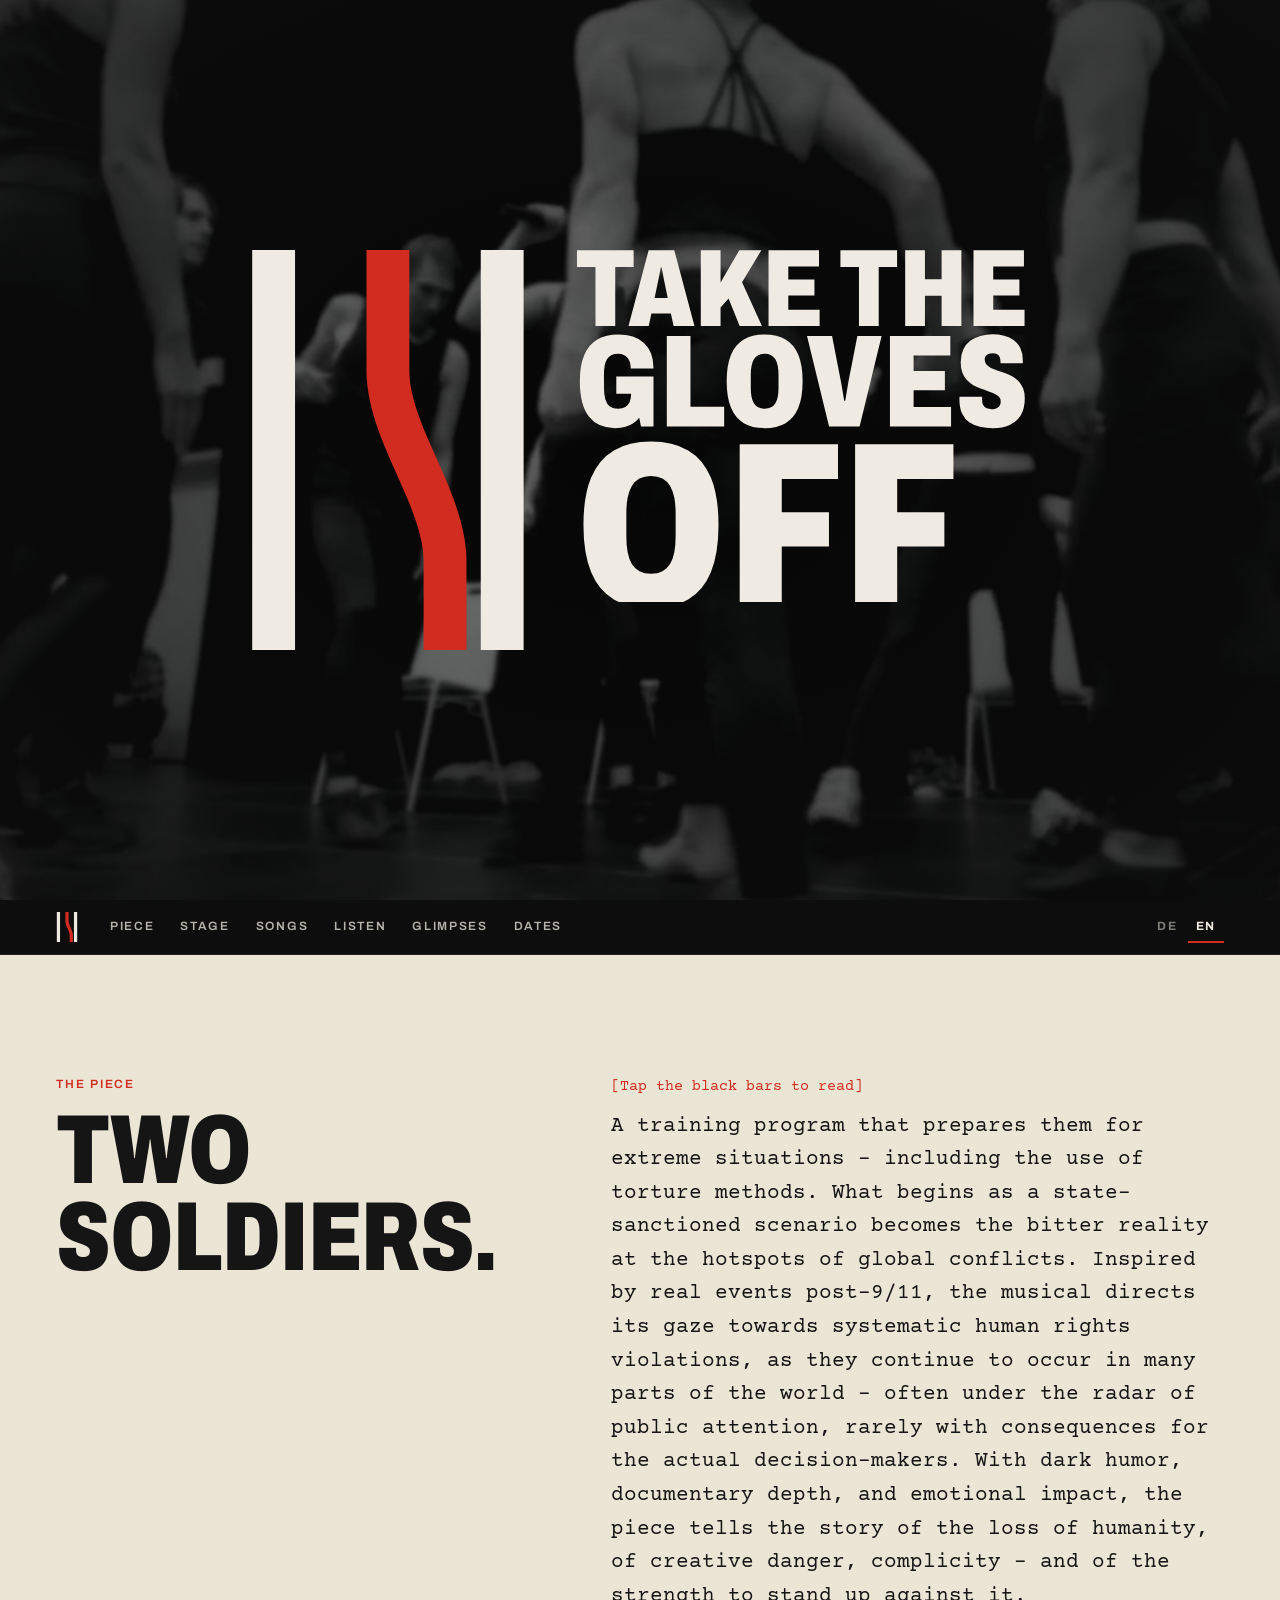
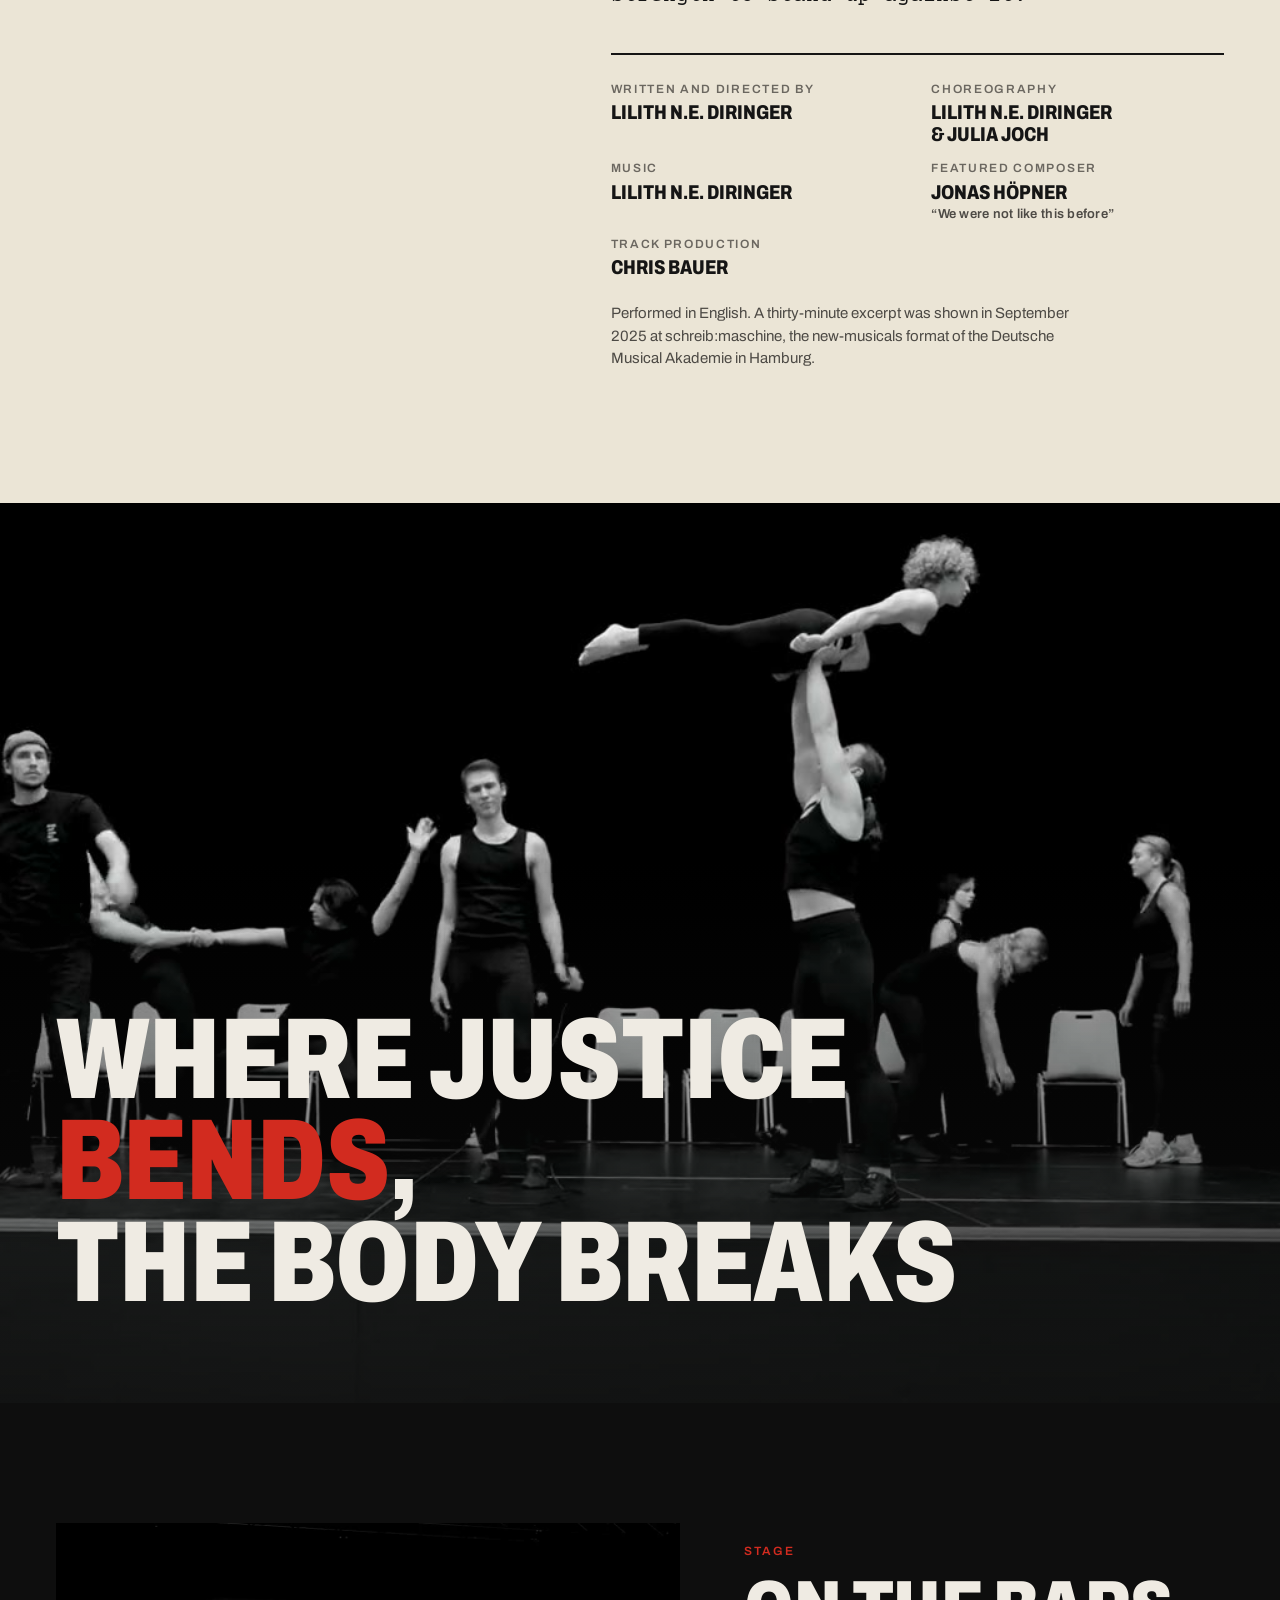
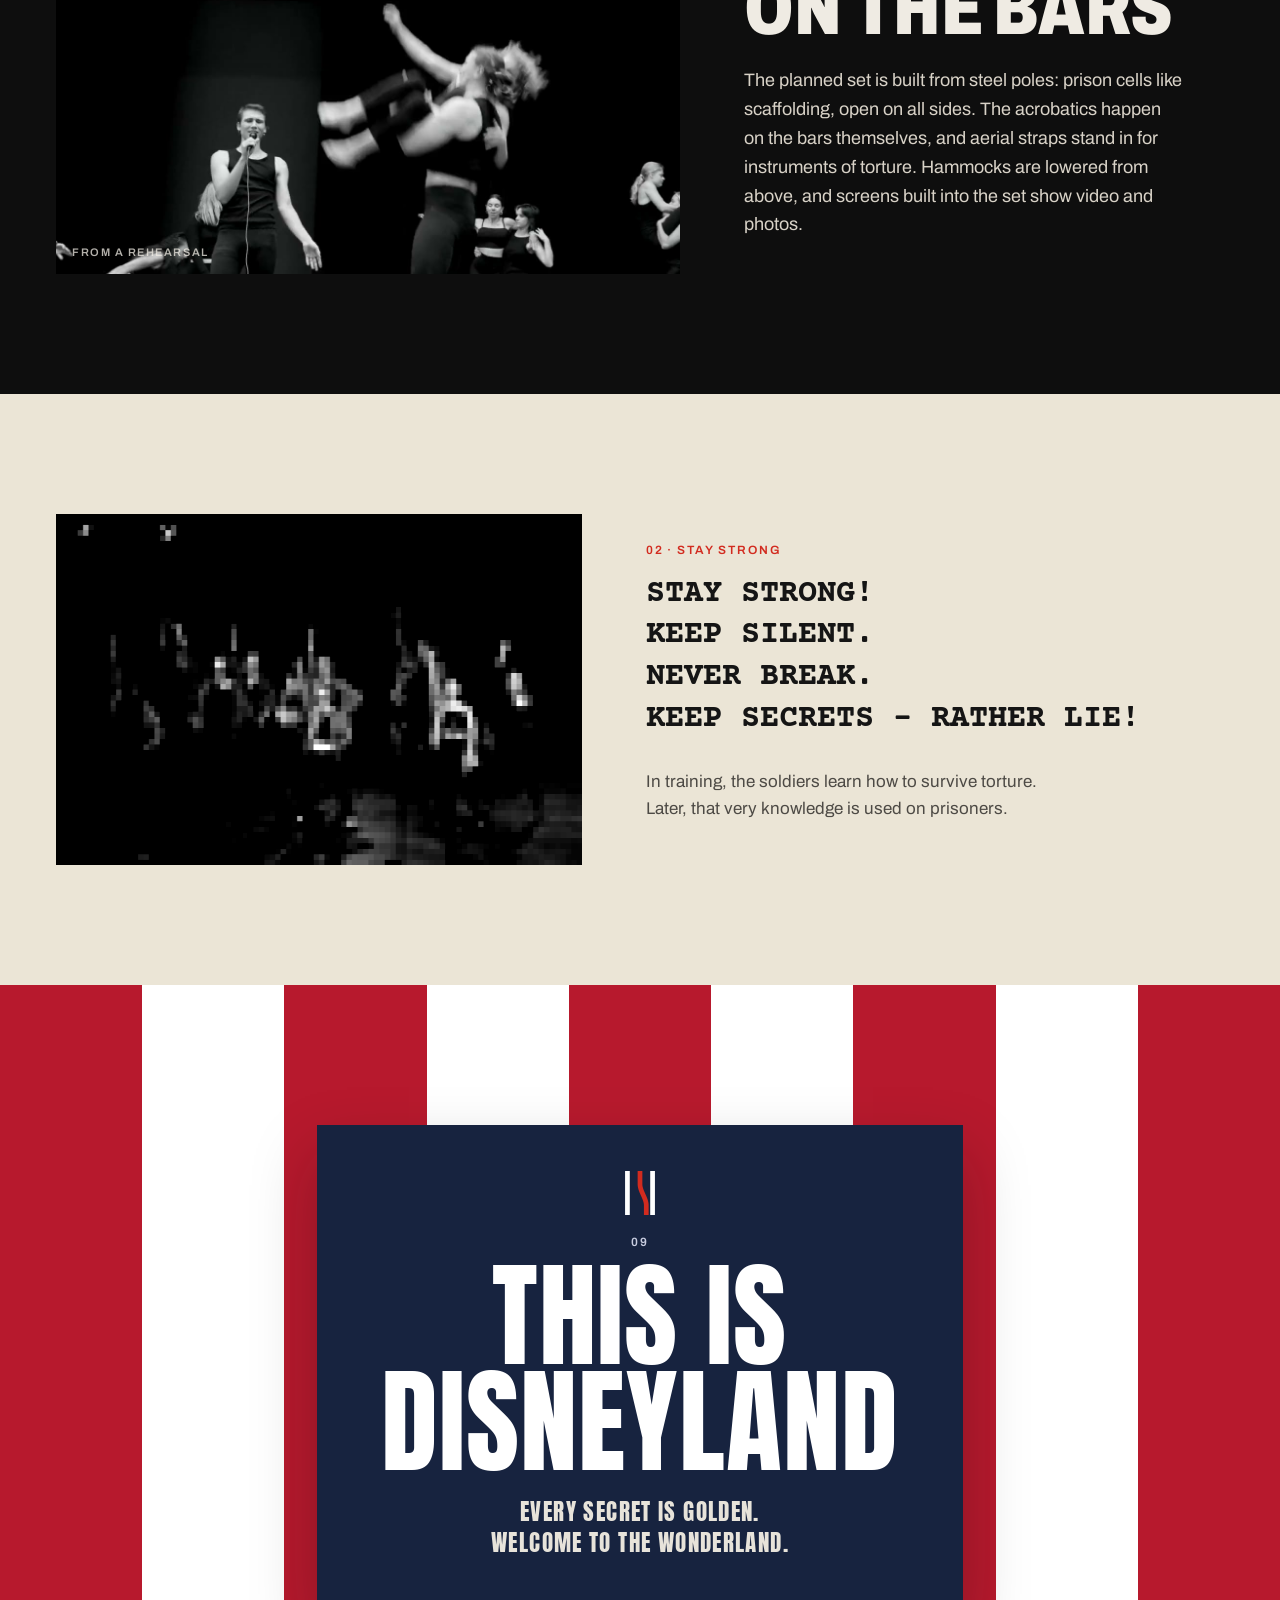
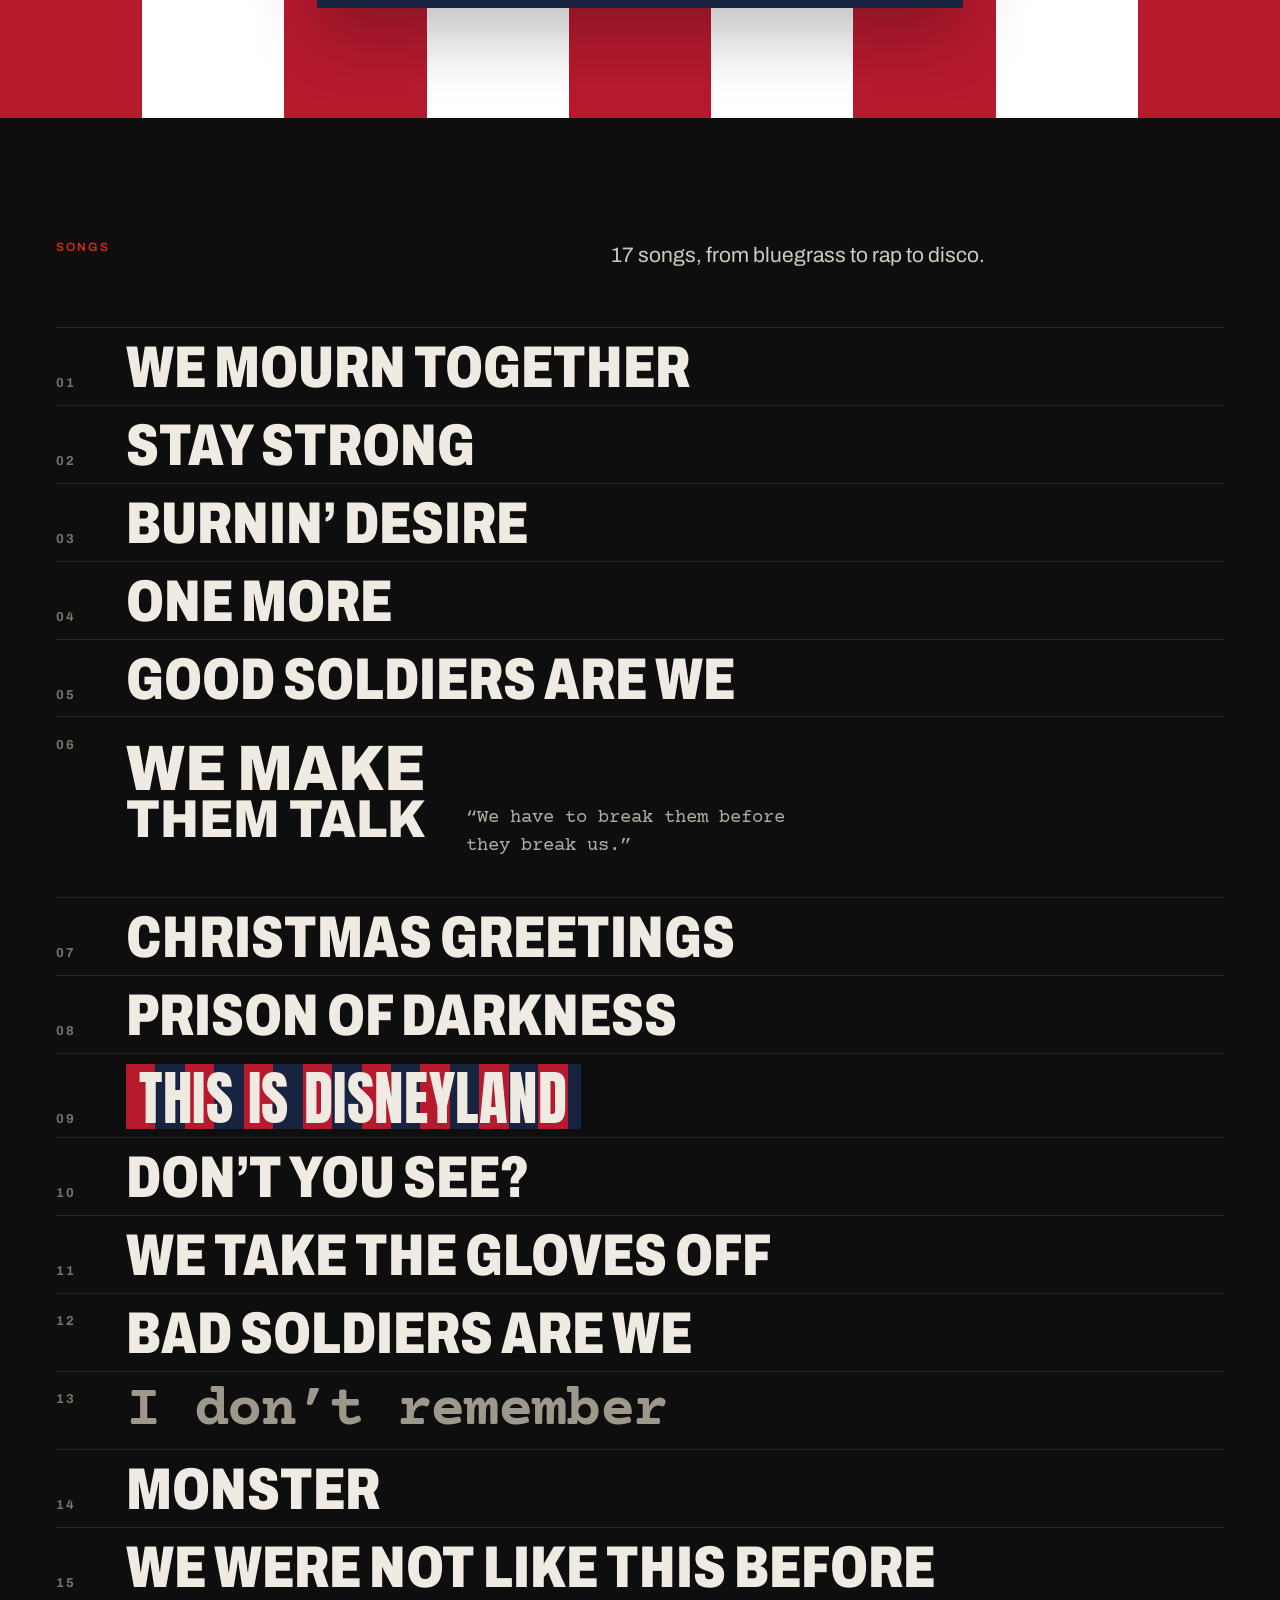
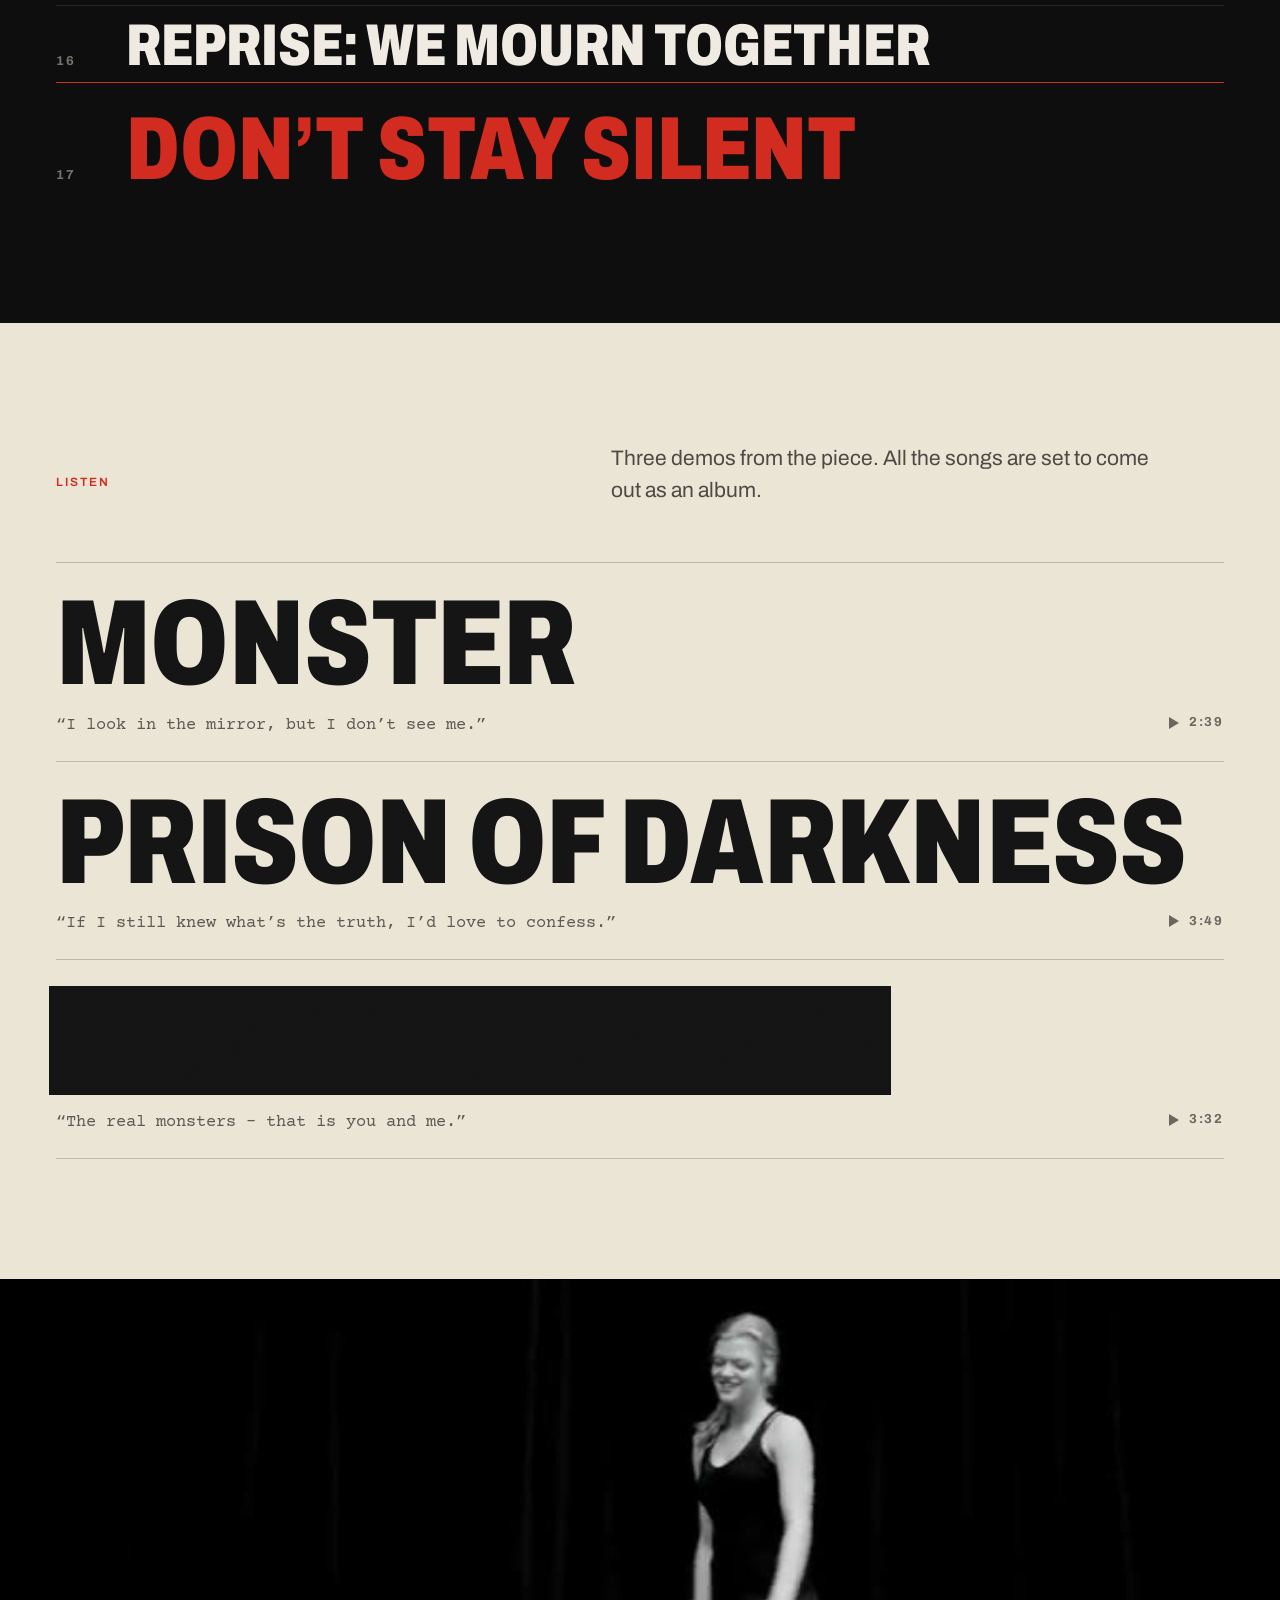
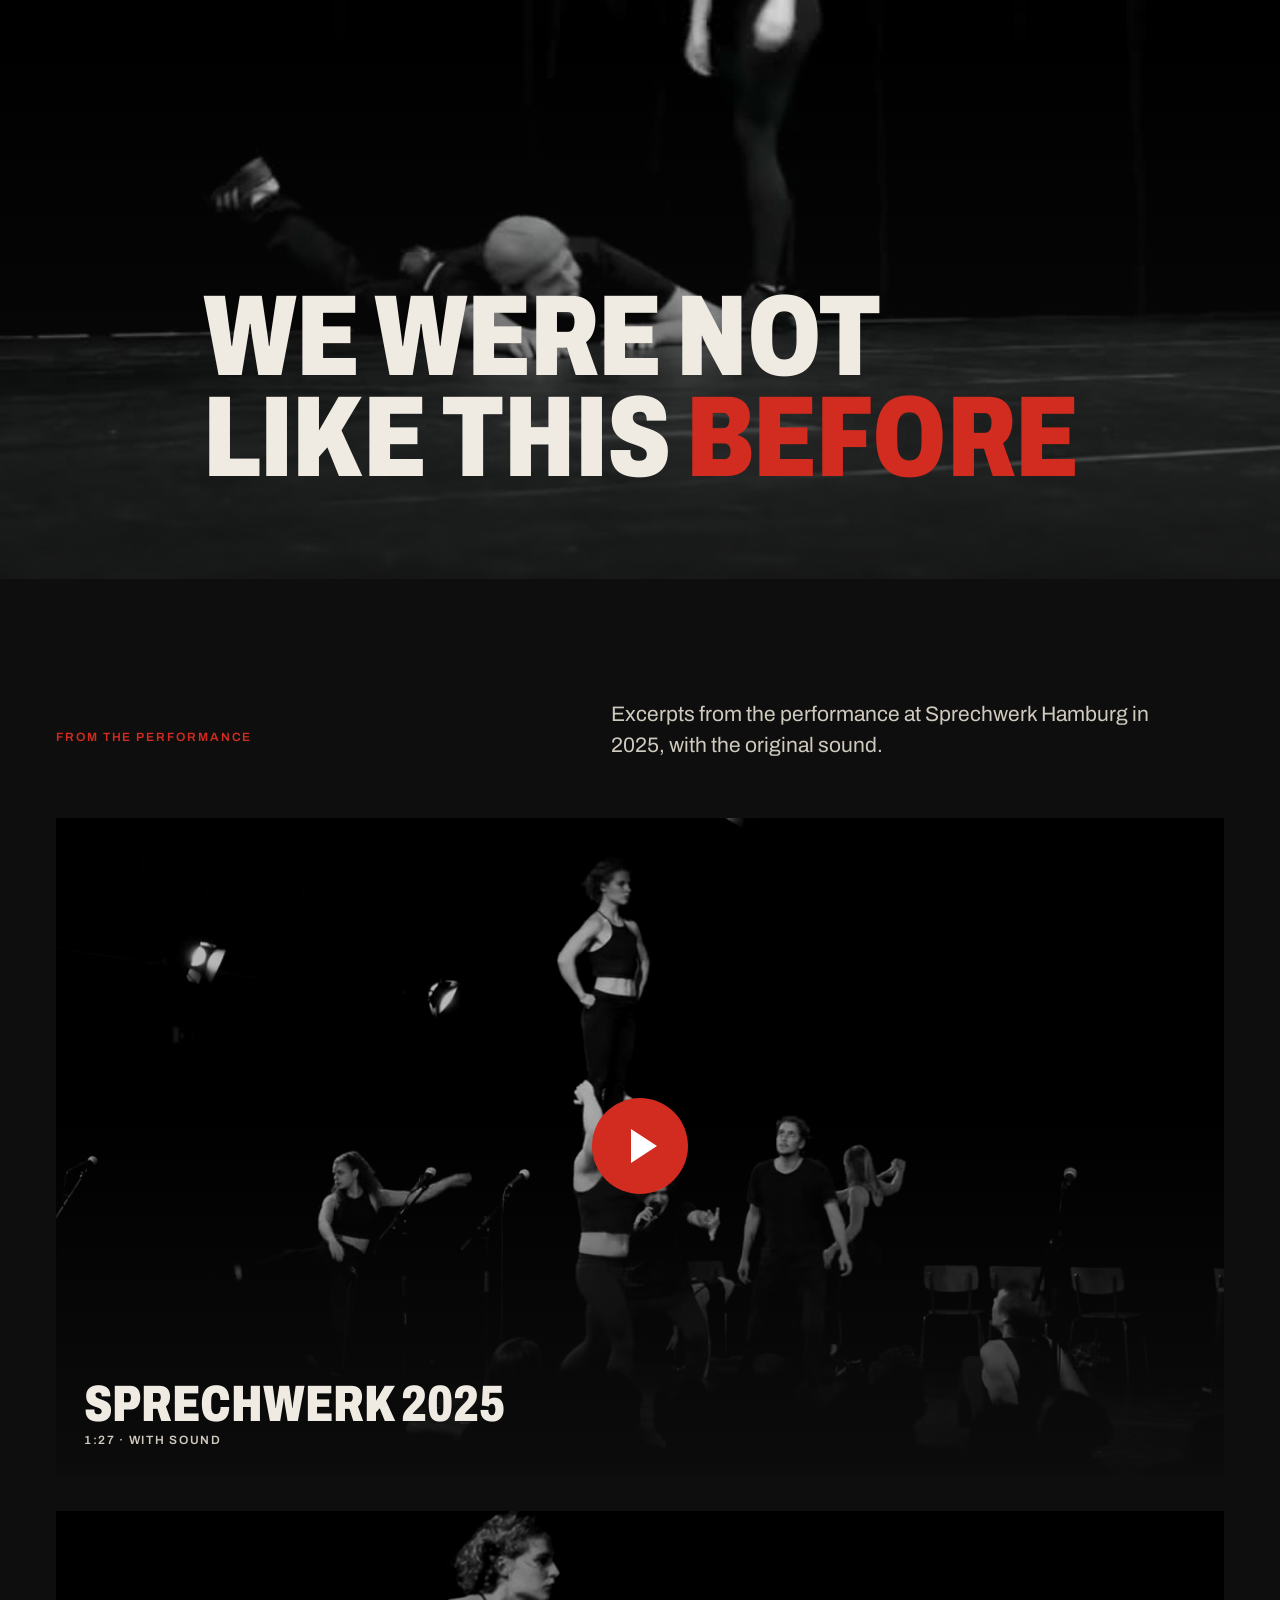
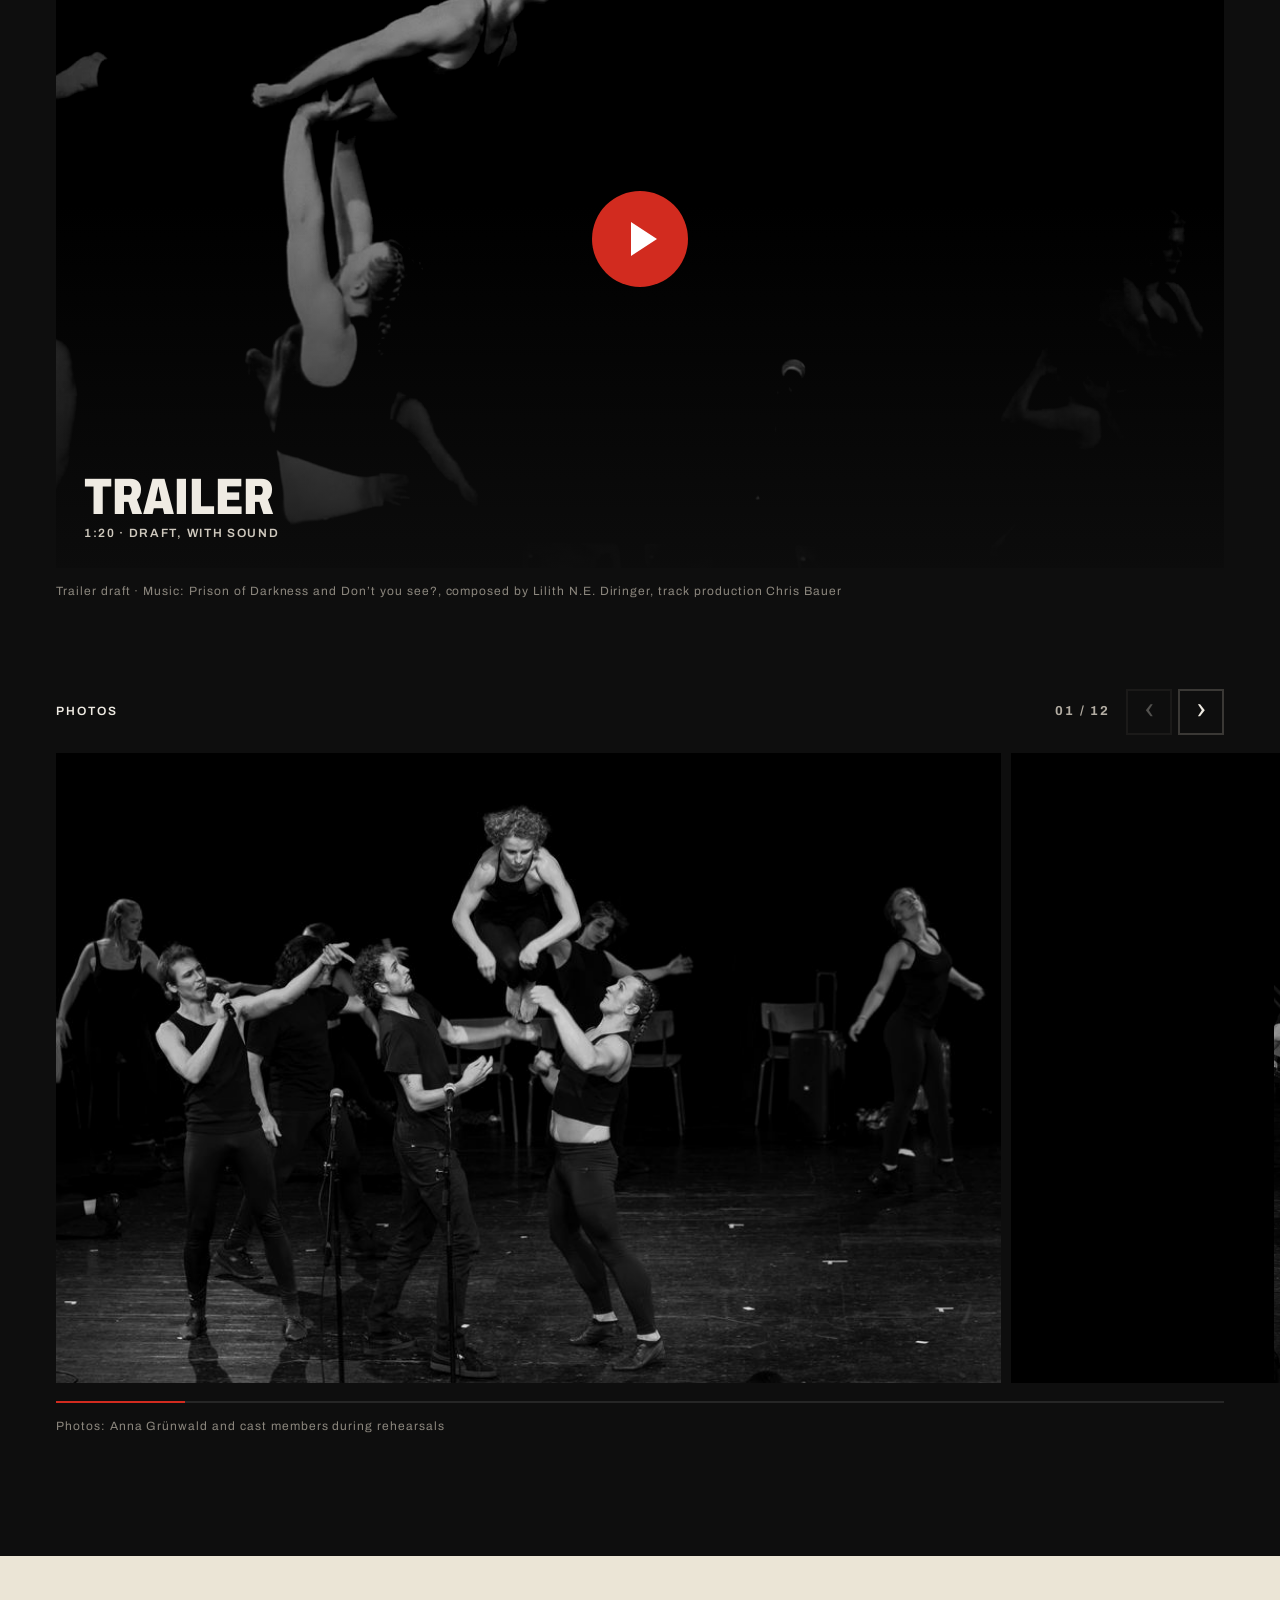
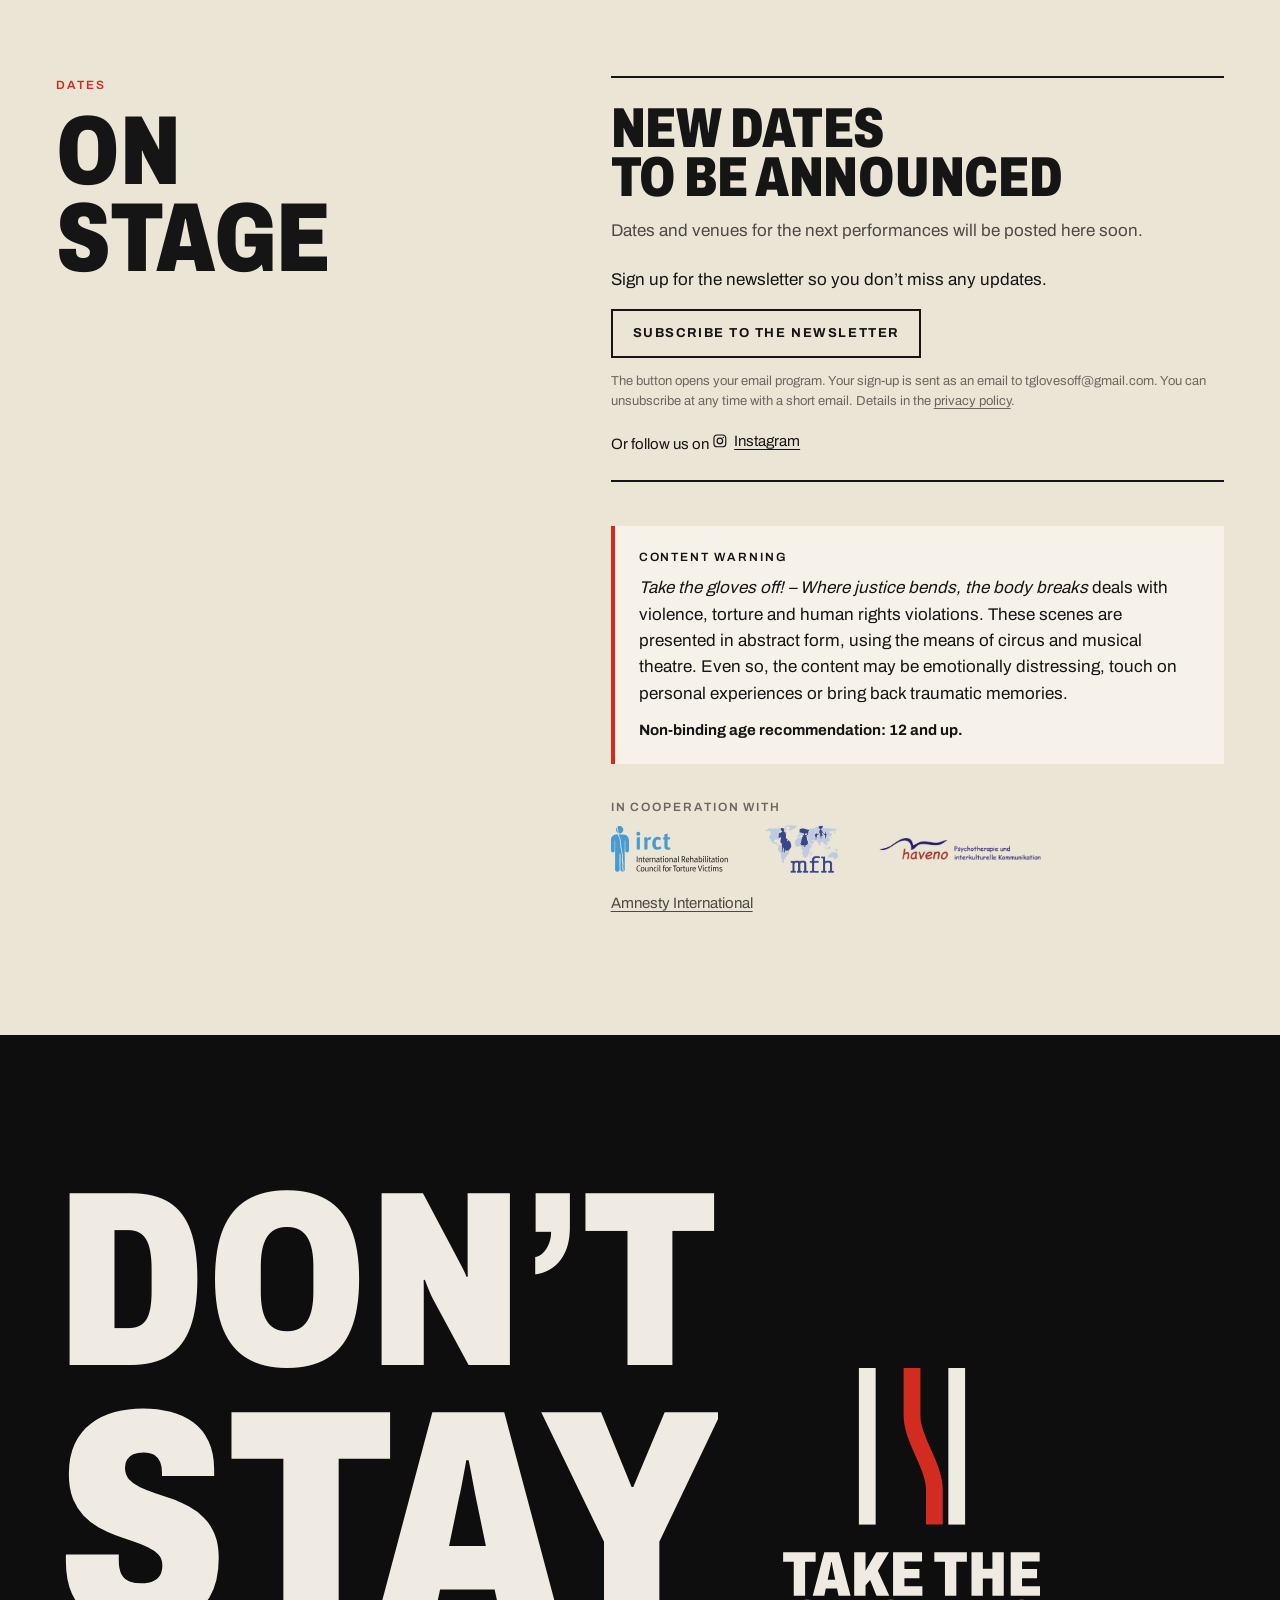
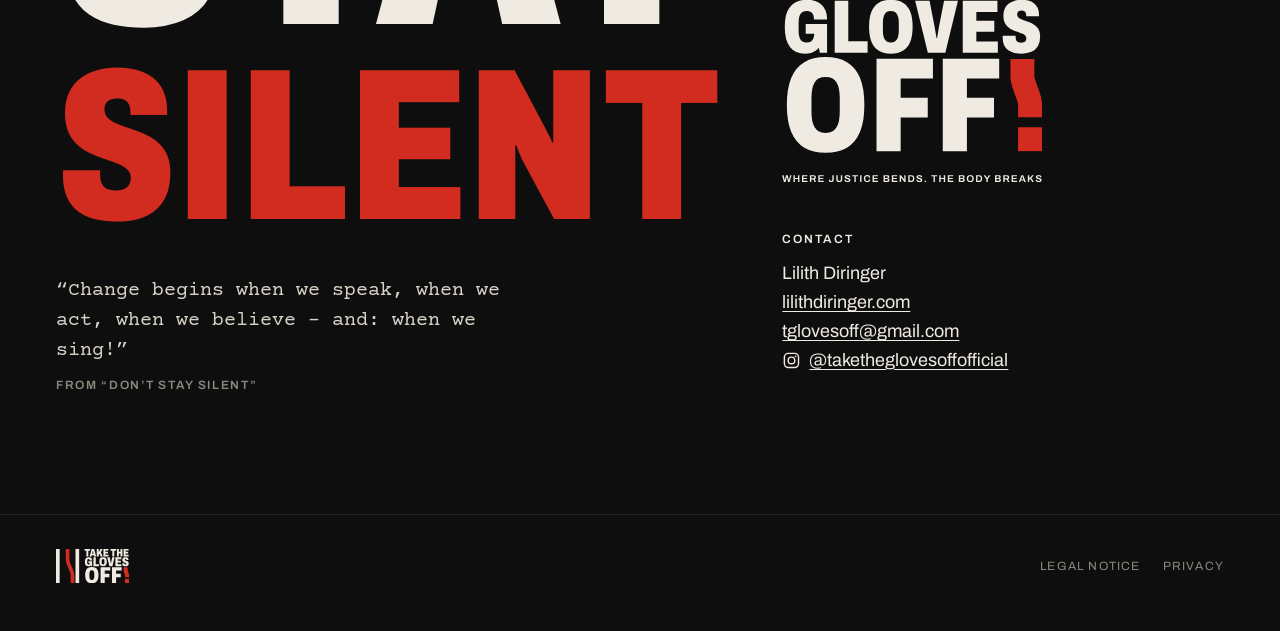
==== commit bbfa9b4d: "Veröffentlichung aus b47dff0 Co-Authored-By: Claude Opus 5.5 <noreply@anthropic.com>" ====
--- a/index.html
+++ b/index.html
@@ -288,11 +288,11 @@
       </div>
       <div class="koop">
         <div class="kicker"><span data-l="de">Kooperationen</span><span data-l="en">In cooperation with</span></div>
-        <ul>
-          <li><a href="https://irct.org/" rel="noopener">IRCT – International Rehabilitation Council for Torture Victims</a></li>
-          <li><a href="https://www.mfh-bochum.de/" rel="noopener">Medizinische Flüchtlingshilfe Bochum</a></li>
-          <li><a href="https://haveno.de/" rel="noopener">haveno</a></li>
-          <li><a href="https://www.amnesty.de/" rel="noopener">Amnesty International</a></li>
+        <ul class="koop-logos">
+          <li><a href="https://irct.org/" rel="noopener" title="IRCT – International Rehabilitation Council for Torture Victims"><img src="assets/partner/irct.svg" alt="IRCT – International Rehabilitation Council for Torture Victims" class="l-irct"></a></li>
+          <li><a href="https://www.mfh-bochum.de/" rel="noopener" title="Medizinische Flüchtlingshilfe Bochum"><img src="assets/partner/mfh-bochum.png" alt="Medizinische Flüchtlingshilfe Bochum" class="l-mfh"></a></li>
+          <li><a href="https://haveno.de/" rel="noopener" title="haveno"><img src="assets/partner/haveno.png" alt="haveno" class="l-haveno"></a></li>
+          <li class="koop-text"><a href="https://www.amnesty.de/" rel="noopener">Amnesty International</a></li>
         </ul>
       </div>
     </div>
--- a/assets/lp.css
+++ b/assets/lp.css
@@ -1,364 +1,373 @@
-@font-face { font-family: "Archivo"; src: url("fonts/Archivo-VF.ttf") format("truetype"); font-weight: 100 900; font-stretch: 62% 125%; }
-@font-face { font-family: "Anton"; src: url("fonts/Anton-Regular.ttf") format("truetype"); }
-@font-face { font-family: "Courier Prime"; src: url("fonts/CourierPrime-Regular.ttf") format("truetype"); font-weight: 400; }
-@font-face { font-family: "Courier Prime"; src: url("fonts/CourierPrime-Bold.ttf") format("truetype"); font-weight: 700; }
-
-:root { --black: #0e0e0e; --white: #efebe3; --red: #d22b1f; --navy: #17233f; --flag: #b7192d; --paper: #ebe5d6; --ink: #151515; --muted: #8c877e; }
-* { box-sizing: border-box; }
-html { background: var(--black); color: var(--white); scroll-behavior: smooth; }
-body { margin: 0; font-family: "Archivo", system-ui, sans-serif; font-size: 18px; line-height: 1.6; }
-img, video, svg, canvas { display: block; }
-a { color: inherit; }
-p { margin: 0 0 .9em; }
-.wrap { max-width: 1240px; margin: 0 auto; padding: 0 36px; }
-
-/* Sprache: beide Fassungen stehen im Dokument, gezeigt wird eine */
-html[lang="de"] [data-l="en"], html[lang="en"] [data-l="de"] { display: none !important; }
-.lang { display: flex; gap: 2px; pointer-events: auto; }
-.lang button { font: inherit; font-size: 12px; font-weight: 700; letter-spacing: .14em; background: none; border: 0; color: inherit; opacity: .5; padding: 6px 8px; cursor: pointer; }
-html[lang="de"] .lang [data-set="de"], html[lang="en"] .lang [data-set="en"] { opacity: 1; box-shadow: inset 0 -2px var(--red); }
-
-.title { font-weight: 850; font-variation-settings: "wdth" 76; text-transform: uppercase; line-height: .88; letter-spacing: -.005em; }
-.kicker { font-size: 12px; letter-spacing: .16em; text-transform: uppercase; font-weight: 600; }
-.kicker.red { color: var(--red); margin-bottom: 14px; }
-.muted { color: #b3ada3; }
-.h2 { font-size: clamp(56px, 8vw, 120px); margin: 0; }
-.lead { font-size: 21px; line-height: 1.5; max-width: 46ch; }
-
-/* Videoflächen mit Effekt */
-.fxwrap { position: absolute; inset: 0; overflow: hidden; }
-.fxwrap video, .fxwrap canvas.fx { position: absolute; inset: 0; width: 100%; height: 100%; object-fit: cover; }
-.fxwrap canvas.fx { opacity: 0; transition: opacity 1.2s; }
-.fxwrap.fx-on canvas.fx { opacity: 1; }
-
-/* Kopf (Titelsequenz in js/kopf.js) */
-.hero { position: relative; height: 100vh; height: 100svh; min-height: 620px; background: var(--black); overflow: hidden; }
-.hero::after { content: ""; position: absolute; inset: 0; background: radial-gradient(ellipse at center, rgba(14,14,14,.45), rgba(14,14,14,.82)); pointer-events: none; }
-.hero .in { position: relative; z-index: 1; height: 100%; display: flex; align-items: center; justify-content: center; gap: clamp(28px, 4vw, 64px); padding: 0 24px; pointer-events: none; }
-.hero .top, .hero .bottom { position: absolute; left: 36px; right: 36px; z-index: 2; display: flex; justify-content: space-between; align-items: center; gap: 16px; }
-.hero .top { top: 22px; }
-.hero .bottom { bottom: 30px; }
-.hero .mark { height: min(46vh, 400px); width: auto; flex: none; overflow: visible; }
-.hero .wordmark { height: min(46vh, 400px); width: auto; overflow: visible; }
-html.intro .hero .in, html.intro .hero .top, html.intro .hero .bottom, html.intro .hero .cue { visibility: hidden; }
-.hero .fxwrap { opacity: 0; transition: opacity 1.5s cubic-bezier(.4,0,.2,1); transform-origin: 50% 45%; will-change: transform; filter: brightness(calc(1 - var(--dim, 0) * .75)); }
-.hero.lit .fxwrap { opacity: 1; }
-.hero .top, .hero .bottom, .hero .cue { opacity: 0; transition: opacity 1.2s ease, transform 1.2s cubic-bezier(.2,.7,.2,1); }
-.hero .top { transform: translateY(-10px); }
-.hero .bottom { transform: translateY(10px); }
-.hero.ui-on .top, .hero.ui-on .bottom, .hero.ui-on .cue { opacity: 1; transform: none; }
-.hero .cue { position: absolute; left: 50%; bottom: 26px; z-index: 2; width: 1px; height: 58px; background: rgba(239,235,227,.22); overflow: hidden; }
-.hero .cue span { position: absolute; left: 0; top: -40%; width: 1px; height: 40%; background: var(--white); animation: cue 2.6s cubic-bezier(.6,0,.3,1) infinite; }
-@keyframes cue { 0% { top: -40%; } 65%, 100% { top: 100%; } }
-.btns { display: flex; gap: 12px; flex-wrap: wrap; }
-.btn { display: inline-block; padding: 12px 20px; font-size: 13px; letter-spacing: .12em; text-transform: uppercase; font-weight: 700; text-decoration: none; border: 2px solid currentColor; }
-.btn.fill { background: var(--red); border-color: var(--red); color: #fff; }
-
-/* Leiste */
-nav.bar { position: sticky; top: 0; z-index: 20; background: rgba(14,14,14,.94); backdrop-filter: blur(6px); border-bottom: 1px solid #222; }
-nav.bar .wrap { display: flex; align-items: center; gap: 26px; height: 54px; white-space: nowrap; }
-nav.bar .links { display: flex; align-items: center; gap: 26px; flex: 1 1 auto; min-width: 0; height: 100%; overflow-x: auto; scrollbar-width: none; }
-nav.bar .links::-webkit-scrollbar { display: none; }
-nav.bar .links.mehr { -webkit-mask-image: linear-gradient(90deg, #000 calc(100% - 56px), transparent); mask-image: linear-gradient(90deg, #000 calc(100% - 56px), transparent); }
-nav.bar a { font-size: 12px; letter-spacing: .14em; text-transform: uppercase; font-weight: 600; text-decoration: none; opacity: .75; }
-nav.bar a:hover { opacity: 1; }
-nav.bar .home { opacity: 1; margin-right: 6px; }
-nav.bar .home svg { width: 22px; height: 30px; color: var(--white); }
-nav.bar .lang { margin-left: auto; flex: none; }
-@media (max-width: 600px) { nav.bar .wrap, nav.bar .links { gap: 18px; } nav.bar .home { margin-right: 0; } }
-
-/* Abschnitte */
-.sec { padding: 120px 0; scroll-margin-top: 54px; }
-.paper { background: var(--paper); color: var(--ink); }
-.dark { background: var(--black); color: var(--white); }
-.grid2 > *, .head > *, .finale .wrap > *, .szene > *, .kap-akte .wrap > * { min-width: 0; }
-.grid2 { display: grid; grid-template-columns: 1fr 1.25fr; gap: 64px; align-items: start; }
-.grid2 > :first-child { container-type: inline-size; }
-.grid2 .h2 { font-size: min(clamp(56px, 8vw, 120px), 20cqi); }
-.head { display: grid; grid-template-columns: 1fr 1.25fr; gap: 64px; margin-bottom: 56px; align-items: end; }
-.head .lead { margin: 0; color: #cfc9be; }
-
-/* Schwärzung zum Antippen */
-.akte p { font-family: "Courier Prime"; font-size: 21px; line-height: 1.6; }
-.rd { --bar: var(--ink); color: var(--bar); background: linear-gradient(var(--bar), var(--bar)) right / 100% 100% no-repeat; -webkit-box-decoration-break: clone; box-decoration-break: clone; padding: 0 .12em; margin: 0 -.12em; cursor: pointer; transition: background-size .55s cubic-bezier(.7,0,.3,1), color .3s .25s; border-radius: 1px; }
-.rd:hover:not(.open) { background-image: linear-gradient(#45433f, #45433f); }
-.rd:focus-visible { outline: 2px solid var(--red); outline-offset: 2px; }
-.rd.open { background-size: 0% 100%; color: inherit; transition: background-size .55s cubic-bezier(.7,0,.3,1), color .1s; }
-.dark .rd { --bar: #2c2b29; }
-.dark .rd:hover:not(.open) { background-image: linear-gradient(#45433f, #45433f); }
-.akte .hint { font-family: "Courier Prime"; font-size: 15px; color: var(--red); margin: 0 0 .7em; transition: opacity .6s; }
-.hint.gone { opacity: 0; }
-.credits { display: grid; grid-template-columns: repeat(2, minmax(0, 1fr)); gap: 14px 28px; margin: 2.2em 0 0; padding-top: 1.4em; border-top: 2px solid var(--ink); }
-.credits div { min-width: 0; }
-.credits dt { font-size: 12px; letter-spacing: .14em; text-transform: uppercase; font-weight: 600; color: #6b6760; }
-.credits .nw { white-space: nowrap; }
-.credits dd small { display: block; margin-top: 4px; font-size: 13px; font-weight: 600; letter-spacing: .02em; text-transform: none; font-variation-settings: "wdth" 100; color: #4d4a45; }
-.credits dd { margin: 2px 0 0; font-weight: 800; font-variation-settings: "wdth" 80; text-transform: uppercase; font-size: 20px; line-height: 1.1; }
-.akte .facts { font-family: "Archivo"; font-size: 15px; line-height: 1.5; color: #4d4a45; margin-top: 1.6em; max-width: 52ch; }
-
-/* Vollbild */
-.full { position: relative; height: 100vh; height: 100svh; min-height: 560px; overflow: hidden; }
-.full::after { content: ""; position: absolute; inset: 0; background: linear-gradient(rgba(14,14,14,0) 40%, rgba(14,14,14,.78)); pointer-events: none; }
-.full .in { position: relative; z-index: 1; height: 100%; display: flex; flex-direction: column; justify-content: flex-end; padding-bottom: 10vh; pointer-events: none; }
-.full .q { font-size: clamp(48px, 9vw, 136px); }
-.full .q em { font-style: normal; color: var(--red); }
-
-/* Songs */
-.songs { list-style: none; margin: 0; padding: 0; counter-reset: s; }
-.songs li { display: grid; grid-template-columns: 70px 1fr; align-items: baseline; border-top: 1px solid #262626; padding: 10px 0 8px; }
-.songs .n { font-size: 13px; font-weight: 700; letter-spacing: .14em; color: #77726a; }
-.songs .s { font-weight: 850; font-variation-settings: "wdth" 76; text-transform: uppercase; font-size: clamp(30px, 4.6vw, 64px); line-height: 1; }
-.songs li.show .s { font-family: "Anton"; font-weight: 400; letter-spacing: .01em; display: inline-block; padding: .08em .22em .02em; background: repeating-linear-gradient(90deg, var(--flag) 0 .5em, var(--navy) .5em 1em); justify-self: start; }
-.songs li.akte-z .s { font-family: "Courier Prime"; font-weight: 700; text-transform: none; letter-spacing: -.02em; color: #9d978c; }
-.songs li.final .s { color: var(--red); font-size: clamp(40px, 7vw, 104px); }
-.songs li.final { border-top-color: var(--red); padding-top: 22px; }
-
-/* Proben */
-.player { position: relative; aspect-ratio: 16 / 9; background: #000; overflow: hidden; }
-.player.p2 { margin-top: 36px; }
-.player video { width: 100%; height: 100%; object-fit: contain; }
-.pl-start { position: absolute; inset: 0; border: 0; padding: 0; margin: 0; background: #000; color: var(--white); cursor: pointer; font: inherit; transition: opacity .6s; }
-.pl-start img { width: 100%; height: 100%; object-fit: cover; filter: grayscale(1) contrast(1.15) brightness(.72); transform: scale(1.02); transition: transform 1.6s cubic-bezier(.2,.7,.2,1), filter .8s; }
-.pl-start::after { content: ""; position: absolute; inset: 0; background: linear-gradient(rgba(14,14,14,0) 45%, rgba(14,14,14,.85)); }
-.pl-start:hover img, .pl-start:focus-visible img { transform: scale(1.06); filter: grayscale(1) contrast(1.15) brightness(.85); }
-.pl-start:focus-visible { outline: 2px solid var(--red); outline-offset: -2px; }
-.pl-btn { position: absolute; left: 50%; top: 50%; z-index: 1; width: 96px; height: 96px; margin: -48px 0 0 -48px; border-radius: 50%; background: var(--red); transition: transform .5s cubic-bezier(.2,.7,.2,1); }
-.pl-btn i { position: absolute; left: 39px; top: 31px; border-left: 26px solid #fff; border-top: 17px solid transparent; border-bottom: 17px solid transparent; }
-.pl-start:hover .pl-btn { transform: scale(1.08); }
-.pl-meta { position: absolute; left: 28px; bottom: 24px; z-index: 1; display: flex; flex-direction: column; align-items: flex-start; gap: 4px; text-align: left; }
-.pl-meta b { font-weight: 850; font-variation-settings: "wdth" 76; text-transform: uppercase; font-size: clamp(32px, 4vw, 56px); line-height: .9; }
-.pl-meta > span { font-size: 12px; letter-spacing: .14em; text-transform: uppercase; font-weight: 600; color: #cfc9be; }
-.player.on .pl-start { opacity: 0; pointer-events: none; }
-.sr { position: absolute; width: 1px; height: 1px; overflow: hidden; clip: rect(0 0 0 0); white-space: nowrap; }
-.film { margin-top: 88px; }
-.film-head { display: flex; justify-content: space-between; align-items: center; margin-bottom: 18px; }
-.film-ui { display: flex; align-items: center; gap: 6px; }
-.film-ui .count { font-size: 13px; font-weight: 700; letter-spacing: .14em; font-variant-numeric: tabular-nums; color: #b3ada3; margin-right: 10px; }
-.fb { width: 46px; height: 46px; border: 2px solid #3a3835; background: none; color: var(--white); font: 400 30px/1 "Archivo"; cursor: pointer; padding: 0 0 4px; transition: border-color .3s, color .3s, opacity .3s; }
-.fb:hover:not(:disabled) { border-color: var(--red); color: var(--red); }
-.fb:disabled { opacity: .3; cursor: default; }
-.strip { --pad: max(36px, calc((100vw - 1240px) / 2 + 36px)); --frame: min(calc(min(70vh, 640px) * 1.5), calc(100vw - 2 * var(--pad))); display: flex; gap: 10px; overflow-x: auto; overflow-y: hidden; scroll-snap-type: x mandatory; scroll-padding-left: var(--pad); padding: 0 var(--pad); scrollbar-width: none; cursor: grab; outline: none; }
-.strip::-webkit-scrollbar { display: none; }
-.strip.drag { cursor: grabbing; scroll-snap-type: none; }
-.strip.drag a { pointer-events: none; }
-.strip a { flex: none; width: var(--frame); aspect-ratio: 3 / 2; scroll-snap-align: start; position: relative; overflow: hidden; background: #000; }
-.strip img { display: block; width: 100%; height: 100%; object-fit: contain; transition: transform 1s cubic-bezier(.2,.7,.2,1), opacity .5s; opacity: .9; user-select: none; }
-.strip a:hover img, .strip a:focus-visible img { transform: scale(1.03); opacity: 1; }
-.strip a:focus-visible { outline: 2px solid var(--red); outline-offset: -2px; }
-.film-prog { height: 2px; background: #262626; margin-top: 18px; position: relative; }
-.film-prog span { position: absolute; left: 0; top: 0; bottom: 0; width: 10%; background: var(--red); }
-.lightbox { position: fixed; inset: 0; z-index: 100; background: rgba(8,8,8,.96); display: flex; align-items: center; justify-content: center; }
-.lightbox[hidden] { display: none; }
-.lightbox figure { margin: 0; display: flex; flex-direction: column; align-items: center; }
-.lightbox img { max-width: calc(100vw - 180px); max-height: calc(100vh - 120px); object-fit: contain; transition: opacity .35s; }
-.lightbox img.load { opacity: 0; }
-.lightbox figcaption { margin-top: 14px; display: flex; gap: 18px; font-size: 12px; letter-spacing: .14em; text-transform: uppercase; font-weight: 600; color: #b3ada3; }
-.lb-n-c { color: var(--red); font-variant-numeric: tabular-nums; }
-.lightbox button { position: absolute; background: none; border: 0; color: var(--white); font-size: 54px; line-height: 1; cursor: pointer; padding: 10px 18px; opacity: .7; font-family: "Archivo"; }
-.lightbox button:hover { opacity: 1; color: var(--red); }
-.lb-x { top: 14px; right: 14px; } .lb-p { left: 10px; top: 50%; transform: translateY(-50%); } .lb-n { right: 10px; top: 50%; transform: translateY(-50%); }
-
-/* Bühne: klarer Clip neben dem Text */
-.szene { display: grid; grid-template-columns: 1.3fr 1fr; gap: 64px; align-items: center; }
-.szene .vid { margin: 0; position: relative; aspect-ratio: 16 / 9; background: #000; overflow: hidden; }
-.szene .vid video { width: 100%; height: 100%; object-fit: cover; }
-.szene .vid figcaption { position: absolute; left: 16px; bottom: 12px; font-size: 11px; letter-spacing: .14em; text-transform: uppercase; font-weight: 600; color: rgba(239,235,227,.75); }
-.h3 { font-size: clamp(48px, 6vw, 92px); margin: 0 0 24px; }
-.szene p { color: #d8d2c7; max-width: 44ch; }
-
-/* Kapitel Akte */
-.kap { position: relative; overflow: hidden; }
-.kap-akte { background: var(--paper); color: var(--ink); padding: 120px 0; }
-.kap-akte .wrap { display: grid; grid-template-columns: 1fr 1.1fr; gap: 64px; align-items: center; }
-.pix { aspect-ratio: 3 / 2; background: url("img/sg/gruppe-gepixelt.jpg") center / cover; filter: grayscale(1) contrast(1.1); }
-.zitat { margin: 0 0 28px; font-family: "Courier Prime"; font-weight: 700; text-transform: uppercase; font-size: clamp(20px, 2.5vw, 36px); line-height: 1.3; }
-.zitat .rd { white-space: nowrap; }
-.kap-akte p { font-size: 17px; color: #4d4a45; max-width: 42ch; }
-
-/* Kapitel Show: rote Streifen fallen wie Gitterstäbe */
-.kap-show { background: #fff; padding: 140px 0 110px; }
-.kap-show .bars { position: absolute; inset: 0; display: grid; grid-template-columns: repeat(9, 1fr); }
-.kap-show .bars span:nth-child(odd) { background: var(--flag); }
-.kap-show .bars span { transform-origin: top; animation: drop 7s cubic-bezier(.7,0,.3,1) infinite; }
-.kap-show .bars span:nth-child(2n) { animation-delay: .12s; }
-.kap-show .bars span:nth-child(3n) { animation-delay: .24s; }
-@keyframes drop { 0% { transform: scaleY(0); } 20%, 88% { transform: scaleY(1); } 100% { transform: scaleY(0); } }
-.kap-show .wrap { position: relative; z-index: 1; display: flex; flex-direction: column; align-items: center; }
-.schild { background: var(--navy); color: #fff; padding: 46px 64px 50px; text-align: center; display: flex; flex-direction: column; align-items: center; box-shadow: 0 30px 60px rgba(14,14,14,.25); max-width: 100%; }
-.schild .m { width: 30px; height: 44px; color: #fff; margin-bottom: 18px; }
-.schild .kicker { color: #c9cde0; margin-bottom: 10px; }
-.anton { font-family: "Anton"; text-transform: uppercase; font-size: clamp(54px, 9vw, 128px); line-height: .92; letter-spacing: .01em; }
-.schild .zeile { margin: 22px 0 0; font-family: "Anton"; text-transform: uppercase; font-size: clamp(18px, 1.8vw, 24px); letter-spacing: .06em; line-height: 1.35; color: #e7e3da; }
-.schild .rd { --bar: #0b1428; }
-
-/* Schriftspiele */
-.squeeze { width: 100%; font-weight: 850; text-transform: uppercase; line-height: .86; font-size: 60px; font-variation-settings: "wdth" 90; }
-.squeeze span { display: block; white-space: nowrap; }
-.echo span { display: block; white-space: nowrap; font-weight: 850; font-variation-settings: "wdth" 70; text-transform: uppercase; line-height: .84; font-size: clamp(30px, 3.6vw, 52px); }
-.echo span:nth-child(2) { opacity: .7; } .echo span:nth-child(3) { opacity: .45; filter: blur(.6px); }
-.echo span:nth-child(4) { opacity: .26; filter: blur(1.3px); } .echo span:nth-child(5) { opacity: .12; filter: blur(2.2px); }
-.echo i { font-style: normal; transition: opacity 2.4s ease; }
-.echo i.weg { opacity: 0; }
-
-/* Termine */
-.dates { list-style: none; margin: 0; padding: 0; }
-.dates li { display: grid; grid-template-columns: 1.1fr .6fr 1.2fr 9.5em; gap: 20px; align-items: center; border-top: 2px solid var(--ink); padding: 20px 0; }
-.dates li:last-child { border-bottom: 2px solid var(--ink); }
-.dates .d { font-weight: 850; font-variation-settings: "wdth" 76; font-size: 34px; line-height: 1; }
-.dates .t, .dates .o { font-size: 16px; font-weight: 600; line-height: 1.3; }
-.dates .btn { justify-self: end; }
-.dates .btn { color: var(--ink); }
-.dates .btn:hover { background: var(--red); border-color: var(--red); color: #fff; }
-.dates .note { font-size: 12px; letter-spacing: .12em; text-transform: uppercase; font-weight: 700; color: #6b6760; text-align: right; }
-.tba { border-top: 2px solid var(--ink); border-bottom: 2px solid var(--ink); padding: 26px 0 24px; }
-.tba .title { font-size: clamp(38px, 4.4vw, 64px); margin: 0 0 14px; }
-.tba-t { margin: 0; font-size: 17px; color: #4d4a45; }
-.nl { margin-top: 22px; }
-.nl-t { margin: 0 0 16px; font-size: 17px; }
-.nl .btn { color: var(--ink); }
-.nl .btn:hover, .nl .btn:focus-visible { background: var(--red); border-color: var(--red); color: #fff; }
-.nl-s { margin: 14px 0 0; font-size: 13px; line-height: 1.5; color: #6b6760; }
-.nl-s a { text-underline-offset: 3px; text-decoration-thickness: 1px; }
-.nl-s a:hover { color: var(--red); }
-.nl-i { margin: 18px 0 0; font-size: 15px; }
-.nl-i a { color: var(--ink); text-underline-offset: 3px; }
-.nl-i a:hover, .nl-i a:focus-visible { color: var(--red); }
-.cn { margin-top: 44px; padding: 22px 24px; background: #f6f2e9; border-left: 4px solid var(--red); }
-.cn .kicker { margin-bottom: 8px; }
-.cn p { margin: 0; font-size: 17px; line-height: 1.55; }
-.cn p.alter { margin-top: 12px; font-weight: 700; font-size: 15px; }
-.koop { margin-top: 34px; font-size: 15px; line-height: 1.5; color: #4d4a45; }
-.koop .kicker { margin-bottom: 8px; color: #6b6760; }
-.koop ul { list-style: none; margin: 0; padding: 0; }
-.koop li { padding: 3px 0; }
-.koop a { text-decoration: underline; text-decoration-thickness: 1px; text-underline-offset: 3px; }
-.koop a:hover { color: var(--red); }
-.fotonachweis { margin: 14px 0 0; font-size: 12px; letter-spacing: .08em; color: var(--muted); }
-
-/* Schluss */
-.finale { padding: 140px 0 120px; background: var(--black); }
-.finale .wrap { display: grid; grid-template-columns: 1.5fr 1fr; gap: 64px; align-items: end; }
-.fitbox { width: 100%; overflow: hidden; }
-.fit { display: block; white-space: nowrap; font-weight: 850; text-transform: uppercase; line-height: .86; font-variation-settings: "wdth" 76; font-size: 120px; }
-.fit.red { color: var(--red); }
-.ruf q { quotes: "„" "“"; }
-html[lang="en"] .ruf q { quotes: "“" "”"; }
-.ruf { margin: 36px 0 0; font-family: "Courier Prime"; font-size: 20px; line-height: 1.5; max-width: 40ch; color: #d8d2c7; }
-.ruf cite { display: block; margin-top: 10px; font-family: "Archivo"; font-style: normal; font-size: 12px; letter-spacing: .14em; text-transform: uppercase; font-weight: 600; color: var(--muted); }
-.contact .zlogo { width: min(260px, 70%); height: auto; margin-bottom: 48px; }
-.contact p { font-size: 18px; margin-top: 10px; }
-.contact a { text-underline-offset: 3px; text-decoration-thickness: 1px; }
-.contact a:hover { color: var(--red); }
-.insta { display: inline-flex; align-items: center; gap: .45em; }
-.insta svg { width: 1.05em; height: 1.05em; flex: none; fill: none; stroke: currentColor; stroke-width: 1.8; }
-.insta svg .dot { fill: currentColor; stroke: none; }
-footer { border-top: 1px solid #222; padding: 34px 0 48px; font-size: 13px; color: var(--muted); }
-footer .wrap { display: flex; justify-content: space-between; align-items: center; gap: 20px; flex-wrap: wrap; }
-footer .flogo { height: 34px; width: auto; }
-footer nav { display: flex; gap: 22px; }
-footer a { text-decoration: none; letter-spacing: .1em; text-transform: uppercase; font-size: 12px; }
-footer a:hover { color: var(--white); }
-
-/* Songliste: 06, 12 und 13 öffnen sich zum Schriftspiel, wenn man hinkommt */
-.songs li.auf .zu, .songs li.auf .offen { grid-column: 2; display: grid; transition: grid-template-rows .9s cubic-bezier(.7,0,.2,1), opacity .6s; }
-.songs li.auf .zu > div, .songs li.auf .offen > div { overflow: hidden; min-height: 0; min-width: 0; }
-.songs li.auf .zu, .songs li.auf .offen, .spiel > * { min-width: 0; }
-.songs li.auf .zu { grid-template-rows: 1fr; }
-.songs li.auf .offen { grid-template-rows: 0fr; opacity: 0; }
-.songs li.auf.on .zu { grid-template-rows: 0fr; opacity: 0; }
-.songs li.auf.on .offen { grid-template-rows: 1fr; opacity: 1; }
-.songs li.auf.sofort .zu, .songs li.auf.sofort .offen { transition: none; }
-.songs li.auf .n { grid-row: 1 / 3; align-self: start; padding-top: .55em; }
-.spiel { display: grid; grid-template-columns: minmax(0, 300px) minmax(0, 1fr); gap: 40px; align-items: end; padding: 14px 0 30px; }
-.spiel > div { aspect-ratio: 1; display: flex; flex-direction: column; justify-content: center; }
-.spiel > .squeeze { display: block; aspect-ratio: 2.55 / 1; }   /* kein Flex-Kasten (sonst stimmt das Messen nicht), feste Höhe, damit die Liste beim Pressen nicht springt */
-.spiel .papier { background: var(--paper); padding: 9%; }
-.spiel .papier img { width: 100%; height: 100%; object-fit: contain; }
-.spiel .echo span { font-size: clamp(30px, 4.6vw, 64px); }
-.spiel q { font-family: "Courier Prime"; font-size: 19px; line-height: 1.45; color: #b3ada3; max-width: 30ch; quotes: "“" "”"; }
-
-/* Hören: der Songtitel ist der Knopf */
-.paper .head .lead { color: #4d4a45; }
-.demos { border-bottom: 1px solid rgba(14,14,14,.2); }
-.demo { border-top: 1px solid rgba(14,14,14,.2); padding-top: 26px; }
-.d-t { container-type: inline-size; display: block; width: 100%; text-align: left; background: none; border: 0; padding: 0; margin: 0; color: var(--ink); cursor: pointer; font: inherit; }
-.d-t > span { display: inline-block; font-weight: 850; font-variation-settings: "wdth" 76; text-transform: uppercase; line-height: .9; font-size: min(150px, 10.4cqi); letter-spacing: -.005em; white-space: nowrap; }   /* „Prison of Darkness“ passt so gerade in die Breite */
-.d-t:focus-visible { outline: 2px solid var(--red); outline-offset: 6px; }
-.d-u { display: flex; justify-content: space-between; align-items: baseline; gap: 24px; padding: 14px 0 16px; }
-.d-u q { font-family: "Courier Prime"; font-size: 17px; line-height: 1.4; color: #5d5a54; quotes: "“" "”"; }
-.d-time { font-size: 13px; font-weight: 700; letter-spacing: .14em; font-variant-numeric: tabular-nums; color: #6b6760; white-space: nowrap; display: flex; align-items: center; gap: 10px; }
-.d-time::before { content: ""; width: 0; height: 0; border-left: 10px solid currentColor; border-top: 6px solid transparent; border-bottom: 6px solid transparent; }
-.demo.on .d-time { color: var(--red); }
-.demo.on .d-time::before { width: 9px; height: 11px; border: 0; border-left: 3px solid currentColor; border-right: 3px solid currentColor; box-sizing: border-box; }
-.d-prog { height: 14px; margin-bottom: -7px; position: relative; cursor: pointer; z-index: 1; }
-.d-prog span { position: absolute; left: 0; top: 6px; height: 2px; width: 0; background: var(--red); }
-/* Monster biegt sich, solange es läuft */
-.biege i { display: inline-block; font-style: normal; will-change: transform; }
-/* Prison of Darkness versinkt im Schwarz */
-.sink { position: relative; --p: 0%; }
-.sink::after { content: attr(data-text); position: absolute; inset: 0; background: var(--black); color: #2a2927; clip-path: inset(calc(100% - var(--p)) 0 0 0); }
-/* Don't you see? liegt unter einem Balken, der beim Abspielen abgezogen wird */
-.schwarz { background: linear-gradient(var(--ink), var(--ink)) right / 100% 100% no-repeat; padding: 0 .06em; margin-left: -.06em; transition: background-size 1.2s cubic-bezier(.7,0,.3,1); }
-.d-see.on .schwarz { background-size: 0% 100%; }
-.d-t:hover .schwarz { background-image: linear-gradient(#45433f, #45433f); }
-
-@media (max-width: 900px) {
-  .spiel { grid-template-columns: 1fr; gap: 18px; }
-  .spiel > div { max-width: 280px; width: 100%; }
-  .d-u { flex-direction: column; gap: 8px; }
-}
-
-@media (prefers-reduced-motion: reduce) { *, *::before, *::after { animation: none !important; transition: none !important; } html { scroll-behavior: auto; } }
-@media (max-width: 900px) {
-  body { font-size: 17px; }
-  .wrap { padding: 0 22px; }
-  .sec { padding: 84px 0; }
-  .grid2, .head, .finale .wrap { grid-template-columns: 1fr; gap: 28px; }
-  .hero .in { flex-direction: column; gap: 28px; }
-  .hero .mark { height: 22vh; } .hero .wordmark { height: auto; width: 78vw; }
-  .hero .top, .hero .bottom { left: 22px; right: 22px; }
-  .hero .bottom .muted, .hero .cue { display: none; }
-  .akte p { font-size: 18px; }
-  .songs li { grid-template-columns: 44px 1fr; }
-  .strip { --pad: 22px; }
-  .film { margin-top: 64px; }
-  .szene, .kap-akte .wrap { grid-template-columns: 1fr; gap: 28px; }
-  .kap-akte, .kap-show { padding: 84px 0; }
-  .schild { padding: 34px 26px 38px; }
-  .credits { grid-template-columns: 1fr; }
-  .pl-btn { width: 72px; height: 72px; margin: -36px 0 0 -36px; }
-  .pl-btn i { left: 29px; top: 23px; border-left-width: 20px; border-top-width: 13px; border-bottom-width: 13px; }
-  .pl-meta { left: 16px; bottom: 14px; }
-  .pl-meta b { font-size: 24px; }
-  .dates li { grid-template-columns: 1fr auto; row-gap: 4px; }
-  .dates .d { grid-column: 1 / -1; font-size: 28px; }
-  .dates .btn, .dates .note { grid-row: 2 / 4; grid-column: 2; }
-  .lightbox img { max-width: 100vw; max-height: calc(100vh - 140px); }
-  .lb-p, .lb-n { top: auto; bottom: 14px; transform: none; }
-}
-
-/* Nach oben */
-.totop { position: fixed; right: 20px; bottom: calc(20px + env(safe-area-inset-bottom, 0px)); z-index: 30; width: 48px; height: 48px; padding: 0; display: flex; align-items: center; justify-content: center; background: rgba(14,14,14,.92); color: #efebe3; border: 1px solid rgba(239,235,227,.3); cursor: pointer; opacity: 0; visibility: hidden; transform: translateY(10px); transition: opacity .3s, transform .3s, visibility 0s .3s, border-color .2s; }
-.totop.on { opacity: 1; visibility: visible; transform: none; transition: opacity .3s, transform .3s, border-color .2s; }
-.totop:hover { border-color: #d22b1f; }
-.totop:focus-visible { outline: 2px solid #d22b1f; outline-offset: 3px; }
-.totop svg { width: 18px; height: 24px; }
-.totop .sr { position: absolute; width: 1px; height: 1px; overflow: hidden; clip: rect(0 0 0 0); white-space: nowrap; }
-@media (max-width: 700px) { .totop { right: 14px; bottom: calc(14px + env(safe-area-inset-bottom, 0px)); width: 44px; height: 44px; } }
-@media print { .totop { display: none !important; } }
-
-/* Impressum und Datenschutz */
-.rk { border-bottom: 1px solid #222; }
-.rk .wrap { display: flex; justify-content: space-between; align-items: center; gap: 20px; height: 72px; }
-.rk-logo img { height: 34px; width: auto; }
-.rt { padding: 72px 0 110px; }
-.rt .wrap { max-width: 860px; }
-.rt .zurueck { display: inline-block; margin-bottom: 36px; font-size: 12px; letter-spacing: .14em; text-transform: uppercase; font-weight: 600; text-decoration: none; opacity: .75; }
-.rt .zurueck:hover { opacity: 1; color: var(--red); }
-.rt h1 { margin: 0 0 .35em; overflow-wrap: anywhere; }
-.rt h2 { margin: 2.2em 0 .5em; font-size: 12px; letter-spacing: .16em; text-transform: uppercase; font-weight: 600; color: var(--red); line-height: 1.5; }
-.rt p { font-size: 17px; line-height: 1.65; color: #d8d2c7; max-width: 68ch; }
-.rt a { text-decoration: underline; text-decoration-thickness: 1px; text-underline-offset: 3px; overflow-wrap: anywhere; }
-.rt a:hover { color: var(--red); }
-.rt .stand, .rt .hinweis-en { font-size: 14px; color: var(--muted); }
-@media (max-width: 900px) { .rt { padding: 48px 0 84px; } .rt h1 { font-size: clamp(44px, 14vw, 72px); } }
+@font-face { font-family: "Archivo"; src: url("fonts/Archivo-VF.ttf") format("truetype"); font-weight: 100 900; font-stretch: 62% 125%; }
+@font-face { font-family: "Anton"; src: url("fonts/Anton-Regular.ttf") format("truetype"); }
+@font-face { font-family: "Courier Prime"; src: url("fonts/CourierPrime-Regular.ttf") format("truetype"); font-weight: 400; }
+@font-face { font-family: "Courier Prime"; src: url("fonts/CourierPrime-Bold.ttf") format("truetype"); font-weight: 700; }
+
+:root { --black: #0e0e0e; --white: #efebe3; --red: #d22b1f; --navy: #17233f; --flag: #b7192d; --paper: #ebe5d6; --ink: #151515; --muted: #8c877e; }
+* { box-sizing: border-box; }
+html { background: var(--black); color: var(--white); scroll-behavior: smooth; }
+body { margin: 0; font-family: "Archivo", system-ui, sans-serif; font-size: 18px; line-height: 1.6; }
+img, video, svg, canvas { display: block; }
+a { color: inherit; }
+p { margin: 0 0 .9em; }
+.wrap { max-width: 1240px; margin: 0 auto; padding: 0 36px; }
+
+/* Sprache: beide Fassungen stehen im Dokument, gezeigt wird eine */
+html[lang="de"] [data-l="en"], html[lang="en"] [data-l="de"] { display: none !important; }
+.lang { display: flex; gap: 2px; pointer-events: auto; }
+.lang button { font: inherit; font-size: 12px; font-weight: 700; letter-spacing: .14em; background: none; border: 0; color: inherit; opacity: .5; padding: 6px 8px; cursor: pointer; }
+html[lang="de"] .lang [data-set="de"], html[lang="en"] .lang [data-set="en"] { opacity: 1; box-shadow: inset 0 -2px var(--red); }
+
+.title { font-weight: 850; font-variation-settings: "wdth" 76; text-transform: uppercase; line-height: .88; letter-spacing: -.005em; }
+.kicker { font-size: 12px; letter-spacing: .16em; text-transform: uppercase; font-weight: 600; }
+.kicker.red { color: var(--red); margin-bottom: 14px; }
+.muted { color: #b3ada3; }
+.h2 { font-size: clamp(56px, 8vw, 120px); margin: 0; }
+.lead { font-size: 21px; line-height: 1.5; max-width: 46ch; }
+
+/* Videoflächen mit Effekt */
+.fxwrap { position: absolute; inset: 0; overflow: hidden; }
+.fxwrap video, .fxwrap canvas.fx { position: absolute; inset: 0; width: 100%; height: 100%; object-fit: cover; }
+.fxwrap canvas.fx { opacity: 0; transition: opacity 1.2s; }
+.fxwrap.fx-on canvas.fx { opacity: 1; }
+
+/* Kopf (Titelsequenz in js/kopf.js) */
+.hero { position: relative; height: 100vh; height: 100svh; min-height: 620px; background: var(--black); overflow: hidden; }
+.hero::after { content: ""; position: absolute; inset: 0; background: radial-gradient(ellipse at center, rgba(14,14,14,.45), rgba(14,14,14,.82)); pointer-events: none; }
+.hero .in { position: relative; z-index: 1; height: 100%; display: flex; align-items: center; justify-content: center; gap: clamp(28px, 4vw, 64px); padding: 0 24px; pointer-events: none; }
+.hero .top, .hero .bottom { position: absolute; left: 36px; right: 36px; z-index: 2; display: flex; justify-content: space-between; align-items: center; gap: 16px; }
+.hero .top { top: 22px; }
+.hero .bottom { bottom: 30px; }
+.hero .mark { height: min(46vh, 400px); width: auto; flex: none; overflow: visible; }
+.hero .wordmark { height: min(46vh, 400px); width: auto; overflow: visible; }
+html.intro .hero .in, html.intro .hero .top, html.intro .hero .bottom, html.intro .hero .cue { visibility: hidden; }
+.hero .fxwrap { opacity: 0; transition: opacity 1.5s cubic-bezier(.4,0,.2,1); transform-origin: 50% 45%; will-change: transform; filter: brightness(calc(1 - var(--dim, 0) * .75)); }
+.hero.lit .fxwrap { opacity: 1; }
+.hero .top, .hero .bottom, .hero .cue { opacity: 0; transition: opacity 1.2s ease, transform 1.2s cubic-bezier(.2,.7,.2,1); }
+.hero .top { transform: translateY(-10px); }
+.hero .bottom { transform: translateY(10px); }
+.hero.ui-on .top, .hero.ui-on .bottom, .hero.ui-on .cue { opacity: 1; transform: none; }
+.hero .cue { position: absolute; left: 50%; bottom: 26px; z-index: 2; width: 1px; height: 58px; background: rgba(239,235,227,.22); overflow: hidden; }
+.hero .cue span { position: absolute; left: 0; top: -40%; width: 1px; height: 40%; background: var(--white); animation: cue 2.6s cubic-bezier(.6,0,.3,1) infinite; }
+@keyframes cue { 0% { top: -40%; } 65%, 100% { top: 100%; } }
+.btns { display: flex; gap: 12px; flex-wrap: wrap; }
+.btn { display: inline-block; padding: 12px 20px; font-size: 13px; letter-spacing: .12em; text-transform: uppercase; font-weight: 700; text-decoration: none; border: 2px solid currentColor; }
+.btn.fill { background: var(--red); border-color: var(--red); color: #fff; }
+
+/* Leiste */
+nav.bar { position: sticky; top: 0; z-index: 20; background: rgba(14,14,14,.94); backdrop-filter: blur(6px); border-bottom: 1px solid #222; }
+nav.bar .wrap { display: flex; align-items: center; gap: 26px; height: 54px; white-space: nowrap; }
+nav.bar .links { display: flex; align-items: center; gap: 26px; flex: 1 1 auto; min-width: 0; height: 100%; overflow-x: auto; scrollbar-width: none; }
+nav.bar .links::-webkit-scrollbar { display: none; }
+nav.bar .links.mehr { -webkit-mask-image: linear-gradient(90deg, #000 calc(100% - 56px), transparent); mask-image: linear-gradient(90deg, #000 calc(100% - 56px), transparent); }
+nav.bar a { font-size: 12px; letter-spacing: .14em; text-transform: uppercase; font-weight: 600; text-decoration: none; opacity: .75; }
+nav.bar a:hover { opacity: 1; }
+nav.bar .home { opacity: 1; margin-right: 6px; }
+nav.bar .home svg { width: 22px; height: 30px; color: var(--white); }
+nav.bar .lang { margin-left: auto; flex: none; }
+@media (max-width: 600px) { nav.bar .wrap, nav.bar .links { gap: 18px; } nav.bar .home { margin-right: 0; } }
+
+/* Abschnitte */
+.sec { padding: 120px 0; scroll-margin-top: 54px; }
+.paper { background: var(--paper); color: var(--ink); }
+.dark { background: var(--black); color: var(--white); }
+.grid2 > *, .head > *, .finale .wrap > *, .szene > *, .kap-akte .wrap > * { min-width: 0; }
+.grid2 { display: grid; grid-template-columns: 1fr 1.25fr; gap: 64px; align-items: start; }
+.grid2 > :first-child { container-type: inline-size; }
+.grid2 .h2 { font-size: min(clamp(56px, 8vw, 120px), 20cqi); }
+.head { display: grid; grid-template-columns: 1fr 1.25fr; gap: 64px; margin-bottom: 56px; align-items: end; }
+.head .lead { margin: 0; color: #cfc9be; }
+
+/* Schwärzung zum Antippen */
+.akte p { font-family: "Courier Prime"; font-size: 21px; line-height: 1.6; }
+.rd { --bar: var(--ink); color: var(--bar); background: linear-gradient(var(--bar), var(--bar)) right / 100% 100% no-repeat; -webkit-box-decoration-break: clone; box-decoration-break: clone; padding: 0 .12em; margin: 0 -.12em; cursor: pointer; transition: background-size .55s cubic-bezier(.7,0,.3,1), color .3s .25s; border-radius: 1px; }
+.rd:hover:not(.open) { background-image: linear-gradient(#45433f, #45433f); }
+.rd:focus-visible { outline: 2px solid var(--red); outline-offset: 2px; }
+.rd.open { background-size: 0% 100%; color: inherit; transition: background-size .55s cubic-bezier(.7,0,.3,1), color .1s; }
+.dark .rd { --bar: #2c2b29; }
+.dark .rd:hover:not(.open) { background-image: linear-gradient(#45433f, #45433f); }
+.akte .hint { font-family: "Courier Prime"; font-size: 15px; color: var(--red); margin: 0 0 .7em; transition: opacity .6s; }
+.hint.gone { opacity: 0; }
+.credits { display: grid; grid-template-columns: repeat(2, minmax(0, 1fr)); gap: 14px 28px; margin: 2.2em 0 0; padding-top: 1.4em; border-top: 2px solid var(--ink); }
+.credits div { min-width: 0; }
+.credits dt { font-size: 12px; letter-spacing: .14em; text-transform: uppercase; font-weight: 600; color: #6b6760; }
+.credits .nw { white-space: nowrap; }
+.credits dd small { display: block; margin-top: 4px; font-size: 13px; font-weight: 600; letter-spacing: .02em; text-transform: none; font-variation-settings: "wdth" 100; color: #4d4a45; }
+.credits dd { margin: 2px 0 0; font-weight: 800; font-variation-settings: "wdth" 80; text-transform: uppercase; font-size: 20px; line-height: 1.1; }
+.akte .facts { font-family: "Archivo"; font-size: 15px; line-height: 1.5; color: #4d4a45; margin-top: 1.6em; max-width: 52ch; }
+
+/* Vollbild */
+.full { position: relative; height: 100vh; height: 100svh; min-height: 560px; overflow: hidden; }
+.full::after { content: ""; position: absolute; inset: 0; background: linear-gradient(rgba(14,14,14,0) 40%, rgba(14,14,14,.78)); pointer-events: none; }
+.full .in { position: relative; z-index: 1; height: 100%; display: flex; flex-direction: column; justify-content: flex-end; padding-bottom: 10vh; pointer-events: none; }
+.full .q { font-size: clamp(48px, 9vw, 136px); }
+.full .q em { font-style: normal; color: var(--red); }
+
+/* Songs */
+.songs { list-style: none; margin: 0; padding: 0; counter-reset: s; }
+.songs li { display: grid; grid-template-columns: 70px 1fr; align-items: baseline; border-top: 1px solid #262626; padding: 10px 0 8px; }
+.songs .n { font-size: 13px; font-weight: 700; letter-spacing: .14em; color: #77726a; }
+.songs .s { font-weight: 850; font-variation-settings: "wdth" 76; text-transform: uppercase; font-size: clamp(30px, 4.6vw, 64px); line-height: 1; }
+.songs li.show .s { font-family: "Anton"; font-weight: 400; letter-spacing: .01em; display: inline-block; padding: .08em .22em .02em; background: repeating-linear-gradient(90deg, var(--flag) 0 .5em, var(--navy) .5em 1em); justify-self: start; }
+.songs li.akte-z .s { font-family: "Courier Prime"; font-weight: 700; text-transform: none; letter-spacing: -.02em; color: #9d978c; }
+.songs li.final .s { color: var(--red); font-size: clamp(40px, 7vw, 104px); }
+.songs li.final { border-top-color: var(--red); padding-top: 22px; }
+
+/* Proben */
+.player { position: relative; aspect-ratio: 16 / 9; background: #000; overflow: hidden; }
+.player.p2 { margin-top: 36px; }
+.player video { width: 100%; height: 100%; object-fit: contain; }
+.pl-start { position: absolute; inset: 0; border: 0; padding: 0; margin: 0; background: #000; color: var(--white); cursor: pointer; font: inherit; transition: opacity .6s; }
+.pl-start img { width: 100%; height: 100%; object-fit: cover; filter: grayscale(1) contrast(1.15) brightness(.72); transform: scale(1.02); transition: transform 1.6s cubic-bezier(.2,.7,.2,1), filter .8s; }
+.pl-start::after { content: ""; position: absolute; inset: 0; background: linear-gradient(rgba(14,14,14,0) 45%, rgba(14,14,14,.85)); }
+.pl-start:hover img, .pl-start:focus-visible img { transform: scale(1.06); filter: grayscale(1) contrast(1.15) brightness(.85); }
+.pl-start:focus-visible { outline: 2px solid var(--red); outline-offset: -2px; }
+.pl-btn { position: absolute; left: 50%; top: 50%; z-index: 1; width: 96px; height: 96px; margin: -48px 0 0 -48px; border-radius: 50%; background: var(--red); transition: transform .5s cubic-bezier(.2,.7,.2,1); }
+.pl-btn i { position: absolute; left: 39px; top: 31px; border-left: 26px solid #fff; border-top: 17px solid transparent; border-bottom: 17px solid transparent; }
+.pl-start:hover .pl-btn { transform: scale(1.08); }
+.pl-meta { position: absolute; left: 28px; bottom: 24px; z-index: 1; display: flex; flex-direction: column; align-items: flex-start; gap: 4px; text-align: left; }
+.pl-meta b { font-weight: 850; font-variation-settings: "wdth" 76; text-transform: uppercase; font-size: clamp(32px, 4vw, 56px); line-height: .9; }
+.pl-meta > span { font-size: 12px; letter-spacing: .14em; text-transform: uppercase; font-weight: 600; color: #cfc9be; }
+.player.on .pl-start { opacity: 0; pointer-events: none; }
+.sr { position: absolute; width: 1px; height: 1px; overflow: hidden; clip: rect(0 0 0 0); white-space: nowrap; }
+.film { margin-top: 88px; }
+.film-head { display: flex; justify-content: space-between; align-items: center; margin-bottom: 18px; }
+.film-ui { display: flex; align-items: center; gap: 6px; }
+.film-ui .count { font-size: 13px; font-weight: 700; letter-spacing: .14em; font-variant-numeric: tabular-nums; color: #b3ada3; margin-right: 10px; }
+.fb { width: 46px; height: 46px; border: 2px solid #3a3835; background: none; color: var(--white); font: 400 30px/1 "Archivo"; cursor: pointer; padding: 0 0 4px; transition: border-color .3s, color .3s, opacity .3s; }
+.fb:hover:not(:disabled) { border-color: var(--red); color: var(--red); }
+.fb:disabled { opacity: .3; cursor: default; }
+.strip { --pad: max(36px, calc((100vw - 1240px) / 2 + 36px)); --frame: min(calc(min(70vh, 640px) * 1.5), calc(100vw - 2 * var(--pad))); display: flex; gap: 10px; overflow-x: auto; overflow-y: hidden; scroll-snap-type: x mandatory; scroll-padding-left: var(--pad); padding: 0 var(--pad); scrollbar-width: none; cursor: grab; outline: none; }
+.strip::-webkit-scrollbar { display: none; }
+.strip.drag { cursor: grabbing; scroll-snap-type: none; }
+.strip.drag a { pointer-events: none; }
+.strip a { flex: none; width: var(--frame); aspect-ratio: 3 / 2; scroll-snap-align: start; position: relative; overflow: hidden; background: #000; }
+.strip img { display: block; width: 100%; height: 100%; object-fit: contain; transition: transform 1s cubic-bezier(.2,.7,.2,1), opacity .5s; opacity: .9; user-select: none; }
+.strip a:hover img, .strip a:focus-visible img { transform: scale(1.03); opacity: 1; }
+.strip a:focus-visible { outline: 2px solid var(--red); outline-offset: -2px; }
+.film-prog { height: 2px; background: #262626; margin-top: 18px; position: relative; }
+.film-prog span { position: absolute; left: 0; top: 0; bottom: 0; width: 10%; background: var(--red); }
+.lightbox { position: fixed; inset: 0; z-index: 100; background: rgba(8,8,8,.96); display: flex; align-items: center; justify-content: center; }
+.lightbox[hidden] { display: none; }
+.lightbox figure { margin: 0; display: flex; flex-direction: column; align-items: center; }
+.lightbox img { max-width: calc(100vw - 180px); max-height: calc(100vh - 120px); object-fit: contain; transition: opacity .35s; }
+.lightbox img.load { opacity: 0; }
+.lightbox figcaption { margin-top: 14px; display: flex; gap: 18px; font-size: 12px; letter-spacing: .14em; text-transform: uppercase; font-weight: 600; color: #b3ada3; }
+.lb-n-c { color: var(--red); font-variant-numeric: tabular-nums; }
+.lightbox button { position: absolute; background: none; border: 0; color: var(--white); font-size: 54px; line-height: 1; cursor: pointer; padding: 10px 18px; opacity: .7; font-family: "Archivo"; }
+.lightbox button:hover { opacity: 1; color: var(--red); }
+.lb-x { top: 14px; right: 14px; } .lb-p { left: 10px; top: 50%; transform: translateY(-50%); } .lb-n { right: 10px; top: 50%; transform: translateY(-50%); }
+
+/* Bühne: klarer Clip neben dem Text */
+.szene { display: grid; grid-template-columns: 1.3fr 1fr; gap: 64px; align-items: center; }
+.szene .vid { margin: 0; position: relative; aspect-ratio: 16 / 9; background: #000; overflow: hidden; }
+.szene .vid video { width: 100%; height: 100%; object-fit: cover; }
+.szene .vid figcaption { position: absolute; left: 16px; bottom: 12px; font-size: 11px; letter-spacing: .14em; text-transform: uppercase; font-weight: 600; color: rgba(239,235,227,.75); }
+.h3 { font-size: clamp(48px, 6vw, 92px); margin: 0 0 24px; }
+.szene p { color: #d8d2c7; max-width: 44ch; }
+
+/* Kapitel Akte */
+.kap { position: relative; overflow: hidden; }
+.kap-akte { background: var(--paper); color: var(--ink); padding: 120px 0; }
+.kap-akte .wrap { display: grid; grid-template-columns: 1fr 1.1fr; gap: 64px; align-items: center; }
+.pix { aspect-ratio: 3 / 2; background: url("img/sg/gruppe-gepixelt.jpg") center / cover; filter: grayscale(1) contrast(1.1); }
+.zitat { margin: 0 0 28px; font-family: "Courier Prime"; font-weight: 700; text-transform: uppercase; font-size: clamp(20px, 2.5vw, 36px); line-height: 1.3; }
+.zitat .rd { white-space: nowrap; }
+.kap-akte p { font-size: 17px; color: #4d4a45; max-width: 42ch; }
+
+/* Kapitel Show: rote Streifen fallen wie Gitterstäbe */
+.kap-show { background: #fff; padding: 140px 0 110px; }
+.kap-show .bars { position: absolute; inset: 0; display: grid; grid-template-columns: repeat(9, 1fr); }
+.kap-show .bars span:nth-child(odd) { background: var(--flag); }
+.kap-show .bars span { transform-origin: top; animation: drop 7s cubic-bezier(.7,0,.3,1) infinite; }
+.kap-show .bars span:nth-child(2n) { animation-delay: .12s; }
+.kap-show .bars span:nth-child(3n) { animation-delay: .24s; }
+@keyframes drop { 0% { transform: scaleY(0); } 20%, 88% { transform: scaleY(1); } 100% { transform: scaleY(0); } }
+.kap-show .wrap { position: relative; z-index: 1; display: flex; flex-direction: column; align-items: center; }
+.schild { background: var(--navy); color: #fff; padding: 46px 64px 50px; text-align: center; display: flex; flex-direction: column; align-items: center; box-shadow: 0 30px 60px rgba(14,14,14,.25); max-width: 100%; }
+.schild .m { width: 30px; height: 44px; color: #fff; margin-bottom: 18px; }
+.schild .kicker { color: #c9cde0; margin-bottom: 10px; }
+.anton { font-family: "Anton"; text-transform: uppercase; font-size: clamp(54px, 9vw, 128px); line-height: .92; letter-spacing: .01em; }
+.schild .zeile { margin: 22px 0 0; font-family: "Anton"; text-transform: uppercase; font-size: clamp(18px, 1.8vw, 24px); letter-spacing: .06em; line-height: 1.35; color: #e7e3da; }
+.schild .rd { --bar: #0b1428; }
+
+/* Schriftspiele */
+.squeeze { width: 100%; font-weight: 850; text-transform: uppercase; line-height: .86; font-size: 60px; font-variation-settings: "wdth" 90; }
+.squeeze span { display: block; white-space: nowrap; }
+.echo span { display: block; white-space: nowrap; font-weight: 850; font-variation-settings: "wdth" 70; text-transform: uppercase; line-height: .84; font-size: clamp(30px, 3.6vw, 52px); }
+.echo span:nth-child(2) { opacity: .7; } .echo span:nth-child(3) { opacity: .45; filter: blur(.6px); }
+.echo span:nth-child(4) { opacity: .26; filter: blur(1.3px); } .echo span:nth-child(5) { opacity: .12; filter: blur(2.2px); }
+.echo i { font-style: normal; transition: opacity 2.4s ease; }
+.echo i.weg { opacity: 0; }
+
+/* Termine */
+.dates { list-style: none; margin: 0; padding: 0; }
+.dates li { display: grid; grid-template-columns: 1.1fr .6fr 1.2fr 9.5em; gap: 20px; align-items: center; border-top: 2px solid var(--ink); padding: 20px 0; }
+.dates li:last-child { border-bottom: 2px solid var(--ink); }
+.dates .d { font-weight: 850; font-variation-settings: "wdth" 76; font-size: 34px; line-height: 1; }
+.dates .t, .dates .o { font-size: 16px; font-weight: 600; line-height: 1.3; }
+.dates .btn { justify-self: end; }
+.dates .btn { color: var(--ink); }
+.dates .btn:hover { background: var(--red); border-color: var(--red); color: #fff; }
+.dates .note { font-size: 12px; letter-spacing: .12em; text-transform: uppercase; font-weight: 700; color: #6b6760; text-align: right; }
+.tba { border-top: 2px solid var(--ink); border-bottom: 2px solid var(--ink); padding: 26px 0 24px; }
+.tba .title { font-size: clamp(38px, 4.4vw, 64px); margin: 0 0 14px; }
+.tba-t { margin: 0; font-size: 17px; color: #4d4a45; }
+.nl { margin-top: 22px; }
+.nl-t { margin: 0 0 16px; font-size: 17px; }
+.nl .btn { color: var(--ink); }
+.nl .btn:hover, .nl .btn:focus-visible { background: var(--red); border-color: var(--red); color: #fff; }
+.nl-s { margin: 14px 0 0; font-size: 13px; line-height: 1.5; color: #6b6760; }
+.nl-s a { text-underline-offset: 3px; text-decoration-thickness: 1px; }
+.nl-s a:hover { color: var(--red); }
+.nl-i { margin: 18px 0 0; font-size: 15px; }
+.nl-i a { color: var(--ink); text-underline-offset: 3px; }
+.nl-i a:hover, .nl-i a:focus-visible { color: var(--red); }
+.cn { margin-top: 44px; padding: 22px 24px; background: #f6f2e9; border-left: 4px solid var(--red); }
+.cn .kicker { margin-bottom: 8px; }
+.cn p { margin: 0; font-size: 17px; line-height: 1.55; }
+.cn p.alter { margin-top: 12px; font-weight: 700; font-size: 15px; }
+.koop { margin-top: 34px; font-size: 15px; line-height: 1.5; color: #4d4a45; }
+.koop .kicker { margin-bottom: 8px; color: #6b6760; }
+.koop ul { list-style: none; margin: 0; padding: 0; }
+.koop li { padding: 3px 0; }
+.koop a { text-decoration: underline; text-decoration-thickness: 1px; text-underline-offset: 3px; }
+.koop a:hover { color: var(--red); }
+.koop .koop-logos { display: flex; flex-wrap: wrap; align-items: center; gap: 18px 36px; margin-top: 6px; }
+.koop-logos li { padding: 0; }
+.koop-logos a { display: block; text-decoration: none; }
+.koop-logos img { display: block; width: auto; opacity: .9; transition: opacity .2s; }
+.koop-logos a:hover img, .koop-logos a:focus-visible img { opacity: 1; }
+.koop-logos .l-irct { height: 46px; }
+.koop-logos .l-mfh { height: 50px; }
+.koop-logos .l-haveno { height: 38px; }
+.koop-logos .koop-text a { text-decoration: underline; }
+.fotonachweis { margin: 14px 0 0; font-size: 12px; letter-spacing: .08em; color: var(--muted); }
+
+/* Schluss */
+.finale { padding: 140px 0 120px; background: var(--black); }
+.finale .wrap { display: grid; grid-template-columns: 1.5fr 1fr; gap: 64px; align-items: end; }
+.fitbox { width: 100%; overflow: hidden; }
+.fit { display: block; white-space: nowrap; font-weight: 850; text-transform: uppercase; line-height: .86; font-variation-settings: "wdth" 76; font-size: 120px; }
+.fit.red { color: var(--red); }
+.ruf q { quotes: "„" "“"; }
+html[lang="en"] .ruf q { quotes: "“" "”"; }
+.ruf { margin: 36px 0 0; font-family: "Courier Prime"; font-size: 20px; line-height: 1.5; max-width: 40ch; color: #d8d2c7; }
+.ruf cite { display: block; margin-top: 10px; font-family: "Archivo"; font-style: normal; font-size: 12px; letter-spacing: .14em; text-transform: uppercase; font-weight: 600; color: var(--muted); }
+.contact .zlogo { width: min(260px, 70%); height: auto; margin-bottom: 48px; }
+.contact p { font-size: 18px; margin-top: 10px; }
+.contact a { text-underline-offset: 3px; text-decoration-thickness: 1px; }
+.contact a:hover { color: var(--red); }
+.insta { display: inline-flex; align-items: center; gap: .45em; }
+.insta svg { width: 1.05em; height: 1.05em; flex: none; fill: none; stroke: currentColor; stroke-width: 1.8; }
+.insta svg .dot { fill: currentColor; stroke: none; }
+footer { border-top: 1px solid #222; padding: 34px 0 48px; font-size: 13px; color: var(--muted); }
+footer .wrap { display: flex; justify-content: space-between; align-items: center; gap: 20px; flex-wrap: wrap; }
+footer .flogo { height: 34px; width: auto; }
+footer nav { display: flex; gap: 22px; }
+footer a { text-decoration: none; letter-spacing: .1em; text-transform: uppercase; font-size: 12px; }
+footer a:hover { color: var(--white); }
+
+/* Songliste: 06, 12 und 13 öffnen sich zum Schriftspiel, wenn man hinkommt */
+.songs li.auf .zu, .songs li.auf .offen { grid-column: 2; display: grid; transition: grid-template-rows .9s cubic-bezier(.7,0,.2,1), opacity .6s; }
+.songs li.auf .zu > div, .songs li.auf .offen > div { overflow: hidden; min-height: 0; min-width: 0; }
+.songs li.auf .zu, .songs li.auf .offen, .spiel > * { min-width: 0; }
+.songs li.auf .zu { grid-template-rows: 1fr; }
+.songs li.auf .offen { grid-template-rows: 0fr; opacity: 0; }
+.songs li.auf.on .zu { grid-template-rows: 0fr; opacity: 0; }
+.songs li.auf.on .offen { grid-template-rows: 1fr; opacity: 1; }
+.songs li.auf.sofort .zu, .songs li.auf.sofort .offen { transition: none; }
+.songs li.auf .n { grid-row: 1 / 3; align-self: start; padding-top: .55em; }
+.spiel { display: grid; grid-template-columns: minmax(0, 300px) minmax(0, 1fr); gap: 40px; align-items: end; padding: 14px 0 30px; }
+.spiel > div { aspect-ratio: 1; display: flex; flex-direction: column; justify-content: center; }
+.spiel > .squeeze { display: block; aspect-ratio: 2.55 / 1; }   /* kein Flex-Kasten (sonst stimmt das Messen nicht), feste Höhe, damit die Liste beim Pressen nicht springt */
+.spiel .papier { background: var(--paper); padding: 9%; }
+.spiel .papier img { width: 100%; height: 100%; object-fit: contain; }
+.spiel .echo span { font-size: clamp(30px, 4.6vw, 64px); }
+.spiel q { font-family: "Courier Prime"; font-size: 19px; line-height: 1.45; color: #b3ada3; max-width: 30ch; quotes: "“" "”"; }
+
+/* Hören: der Songtitel ist der Knopf */
+.paper .head .lead { color: #4d4a45; }
+.demos { border-bottom: 1px solid rgba(14,14,14,.2); }
+.demo { border-top: 1px solid rgba(14,14,14,.2); padding-top: 26px; }
+.d-t { container-type: inline-size; display: block; width: 100%; text-align: left; background: none; border: 0; padding: 0; margin: 0; color: var(--ink); cursor: pointer; font: inherit; }
+.d-t > span { display: inline-block; font-weight: 850; font-variation-settings: "wdth" 76; text-transform: uppercase; line-height: .9; font-size: min(150px, 10.4cqi); letter-spacing: -.005em; white-space: nowrap; }   /* „Prison of Darkness“ passt so gerade in die Breite */
+.d-t:focus-visible { outline: 2px solid var(--red); outline-offset: 6px; }
+.d-u { display: flex; justify-content: space-between; align-items: baseline; gap: 24px; padding: 14px 0 16px; }
+.d-u q { font-family: "Courier Prime"; font-size: 17px; line-height: 1.4; color: #5d5a54; quotes: "“" "”"; }
+.d-time { font-size: 13px; font-weight: 700; letter-spacing: .14em; font-variant-numeric: tabular-nums; color: #6b6760; white-space: nowrap; display: flex; align-items: center; gap: 10px; }
+.d-time::before { content: ""; width: 0; height: 0; border-left: 10px solid currentColor; border-top: 6px solid transparent; border-bottom: 6px solid transparent; }
+.demo.on .d-time { color: var(--red); }
+.demo.on .d-time::before { width: 9px; height: 11px; border: 0; border-left: 3px solid currentColor; border-right: 3px solid currentColor; box-sizing: border-box; }
+.d-prog { height: 14px; margin-bottom: -7px; position: relative; cursor: pointer; z-index: 1; }
+.d-prog span { position: absolute; left: 0; top: 6px; height: 2px; width: 0; background: var(--red); }
+/* Monster biegt sich, solange es läuft */
+.biege i { display: inline-block; font-style: normal; will-change: transform; }
+/* Prison of Darkness versinkt im Schwarz */
+.sink { position: relative; --p: 0%; }
+.sink::after { content: attr(data-text); position: absolute; inset: 0; background: var(--black); color: #2a2927; clip-path: inset(calc(100% - var(--p)) 0 0 0); }
+/* Don't you see? liegt unter einem Balken, der beim Abspielen abgezogen wird */
+.schwarz { background: linear-gradient(var(--ink), var(--ink)) right / 100% 100% no-repeat; padding: 0 .06em; margin-left: -.06em; transition: background-size 1.2s cubic-bezier(.7,0,.3,1); }
+.d-see.on .schwarz { background-size: 0% 100%; }
+.d-t:hover .schwarz { background-image: linear-gradient(#45433f, #45433f); }
+
+@media (max-width: 900px) {
+  .spiel { grid-template-columns: 1fr; gap: 18px; }
+  .spiel > div { max-width: 280px; width: 100%; }
+  .d-u { flex-direction: column; gap: 8px; }
+}
+
+@media (prefers-reduced-motion: reduce) { *, *::before, *::after { animation: none !important; transition: none !important; } html { scroll-behavior: auto; } }
+@media (max-width: 900px) {
+  body { font-size: 17px; }
+  .wrap { padding: 0 22px; }
+  .sec { padding: 84px 0; }
+  .grid2, .head, .finale .wrap { grid-template-columns: 1fr; gap: 28px; }
+  .hero .in { flex-direction: column; gap: 28px; }
+  .hero .mark { height: 22vh; } .hero .wordmark { height: auto; width: 78vw; }
+  .hero .top, .hero .bottom { left: 22px; right: 22px; }
+  .hero .bottom .muted, .hero .cue { display: none; }
+  .akte p { font-size: 18px; }
+  .songs li { grid-template-columns: 44px 1fr; }
+  .strip { --pad: 22px; }
+  .film { margin-top: 64px; }
+  .szene, .kap-akte .wrap { grid-template-columns: 1fr; gap: 28px; }
+  .kap-akte, .kap-show { padding: 84px 0; }
+  .schild { padding: 34px 26px 38px; }
+  .credits { grid-template-columns: 1fr; }
+  .pl-btn { width: 72px; height: 72px; margin: -36px 0 0 -36px; }
+  .pl-btn i { left: 29px; top: 23px; border-left-width: 20px; border-top-width: 13px; border-bottom-width: 13px; }
+  .pl-meta { left: 16px; bottom: 14px; }
+  .pl-meta b { font-size: 24px; }
+  .dates li { grid-template-columns: 1fr auto; row-gap: 4px; }
+  .dates .d { grid-column: 1 / -1; font-size: 28px; }
+  .dates .btn, .dates .note { grid-row: 2 / 4; grid-column: 2; }
+  .lightbox img { max-width: 100vw; max-height: calc(100vh - 140px); }
+  .lb-p, .lb-n { top: auto; bottom: 14px; transform: none; }
+}
+
+/* Nach oben */
+.totop { position: fixed; right: 20px; bottom: calc(20px + env(safe-area-inset-bottom, 0px)); z-index: 30; width: 48px; height: 48px; padding: 0; display: flex; align-items: center; justify-content: center; background: rgba(14,14,14,.92); color: #efebe3; border: 1px solid rgba(239,235,227,.3); cursor: pointer; opacity: 0; visibility: hidden; transform: translateY(10px); transition: opacity .3s, transform .3s, visibility 0s .3s, border-color .2s; }
+.totop.on { opacity: 1; visibility: visible; transform: none; transition: opacity .3s, transform .3s, border-color .2s; }
+.totop:hover { border-color: #d22b1f; }
+.totop:focus-visible { outline: 2px solid #d22b1f; outline-offset: 3px; }
+.totop svg { width: 18px; height: 24px; }
+.totop .sr { position: absolute; width: 1px; height: 1px; overflow: hidden; clip: rect(0 0 0 0); white-space: nowrap; }
+@media (max-width: 700px) { .totop { right: 14px; bottom: calc(14px + env(safe-area-inset-bottom, 0px)); width: 44px; height: 44px; } }
+@media print { .totop { display: none !important; } }
+
+/* Impressum und Datenschutz */
+.rk { border-bottom: 1px solid #222; }
+.rk .wrap { display: flex; justify-content: space-between; align-items: center; gap: 20px; height: 72px; }
+.rk-logo img { height: 34px; width: auto; }
+.rt { padding: 72px 0 110px; }
+.rt .wrap { max-width: 860px; }
+.rt .zurueck { display: inline-block; margin-bottom: 36px; font-size: 12px; letter-spacing: .14em; text-transform: uppercase; font-weight: 600; text-decoration: none; opacity: .75; }
+.rt .zurueck:hover { opacity: 1; color: var(--red); }
+.rt h1 { margin: 0 0 .35em; overflow-wrap: anywhere; }
+.rt h2 { margin: 2.2em 0 .5em; font-size: 12px; letter-spacing: .16em; text-transform: uppercase; font-weight: 600; color: var(--red); line-height: 1.5; }
+.rt p { font-size: 17px; line-height: 1.65; color: #d8d2c7; max-width: 68ch; }
+.rt a { text-decoration: underline; text-decoration-thickness: 1px; text-underline-offset: 3px; overflow-wrap: anywhere; }
+.rt a:hover { color: var(--red); }
+.rt .stand, .rt .hinweis-en { font-size: 14px; color: var(--muted); }
+@media (max-width: 900px) { .rt { padding: 48px 0 84px; } .rt h1 { font-size: clamp(44px, 14vw, 72px); } }
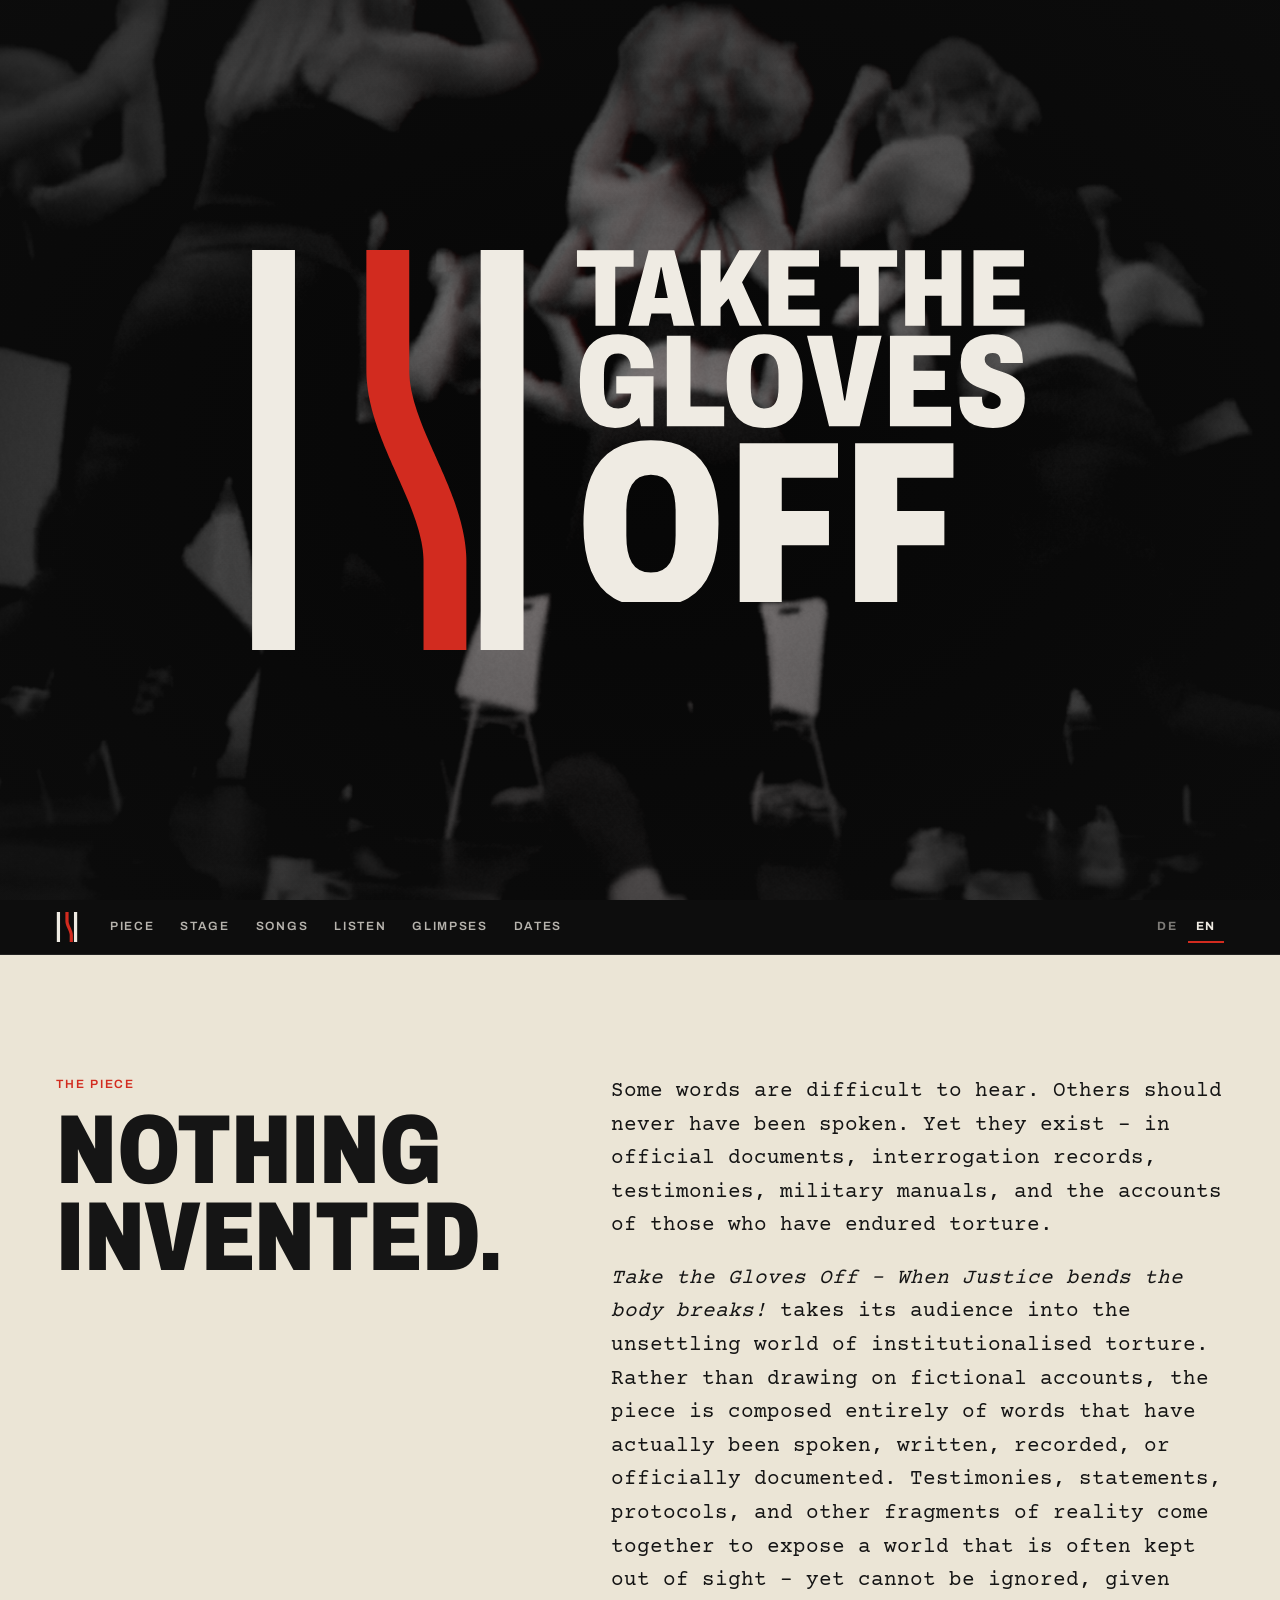
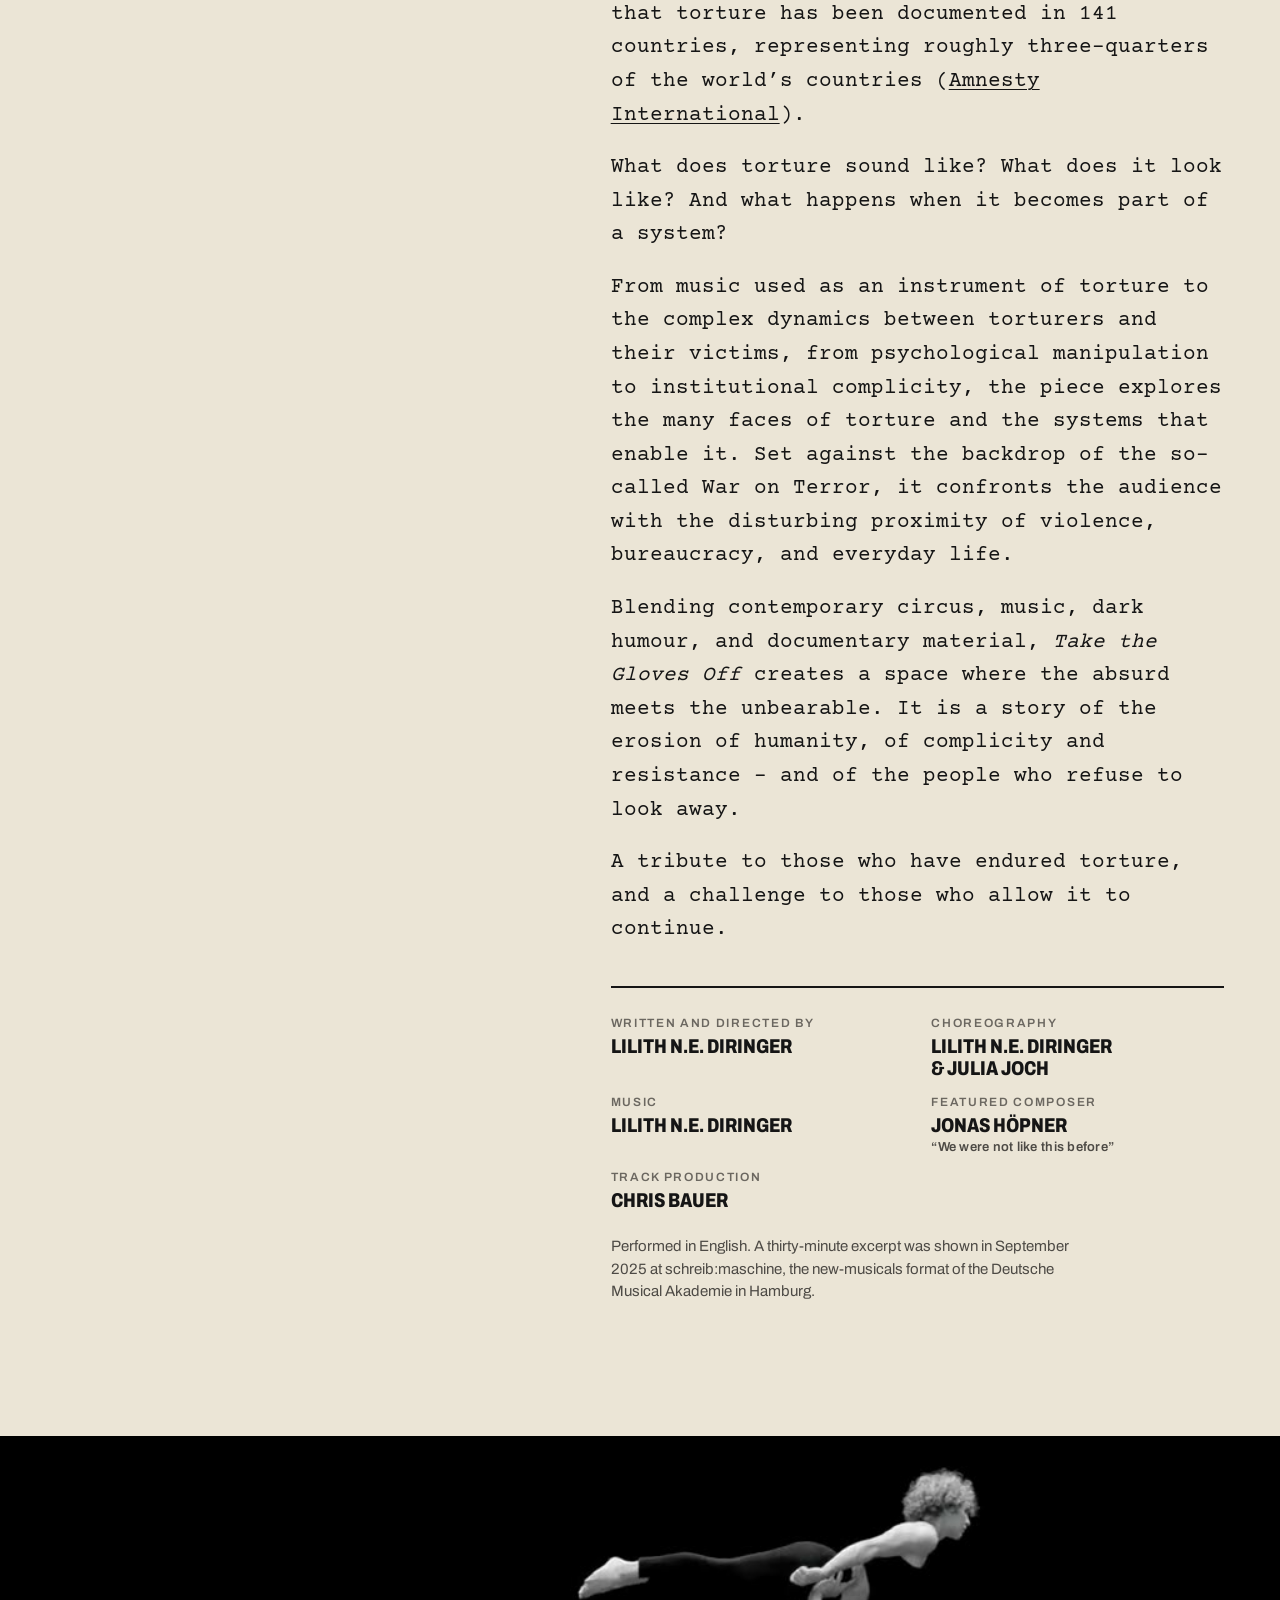
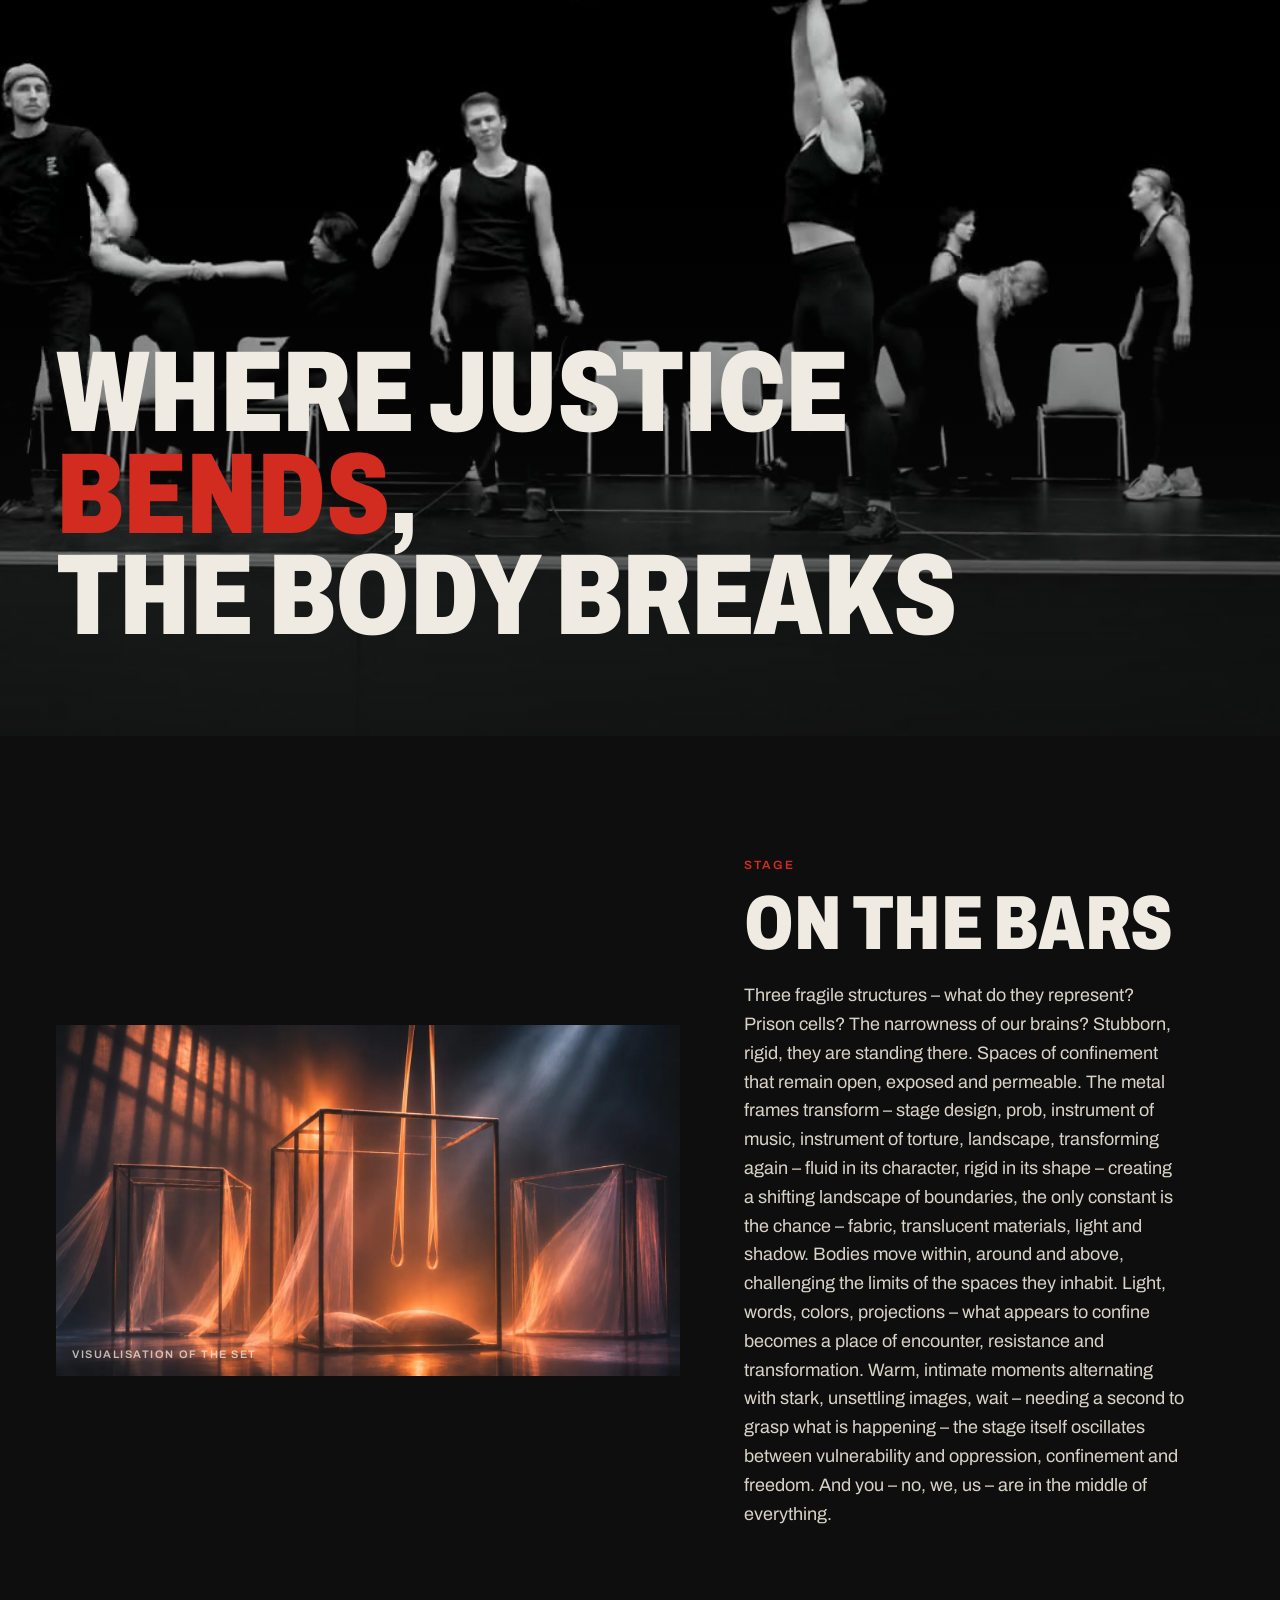
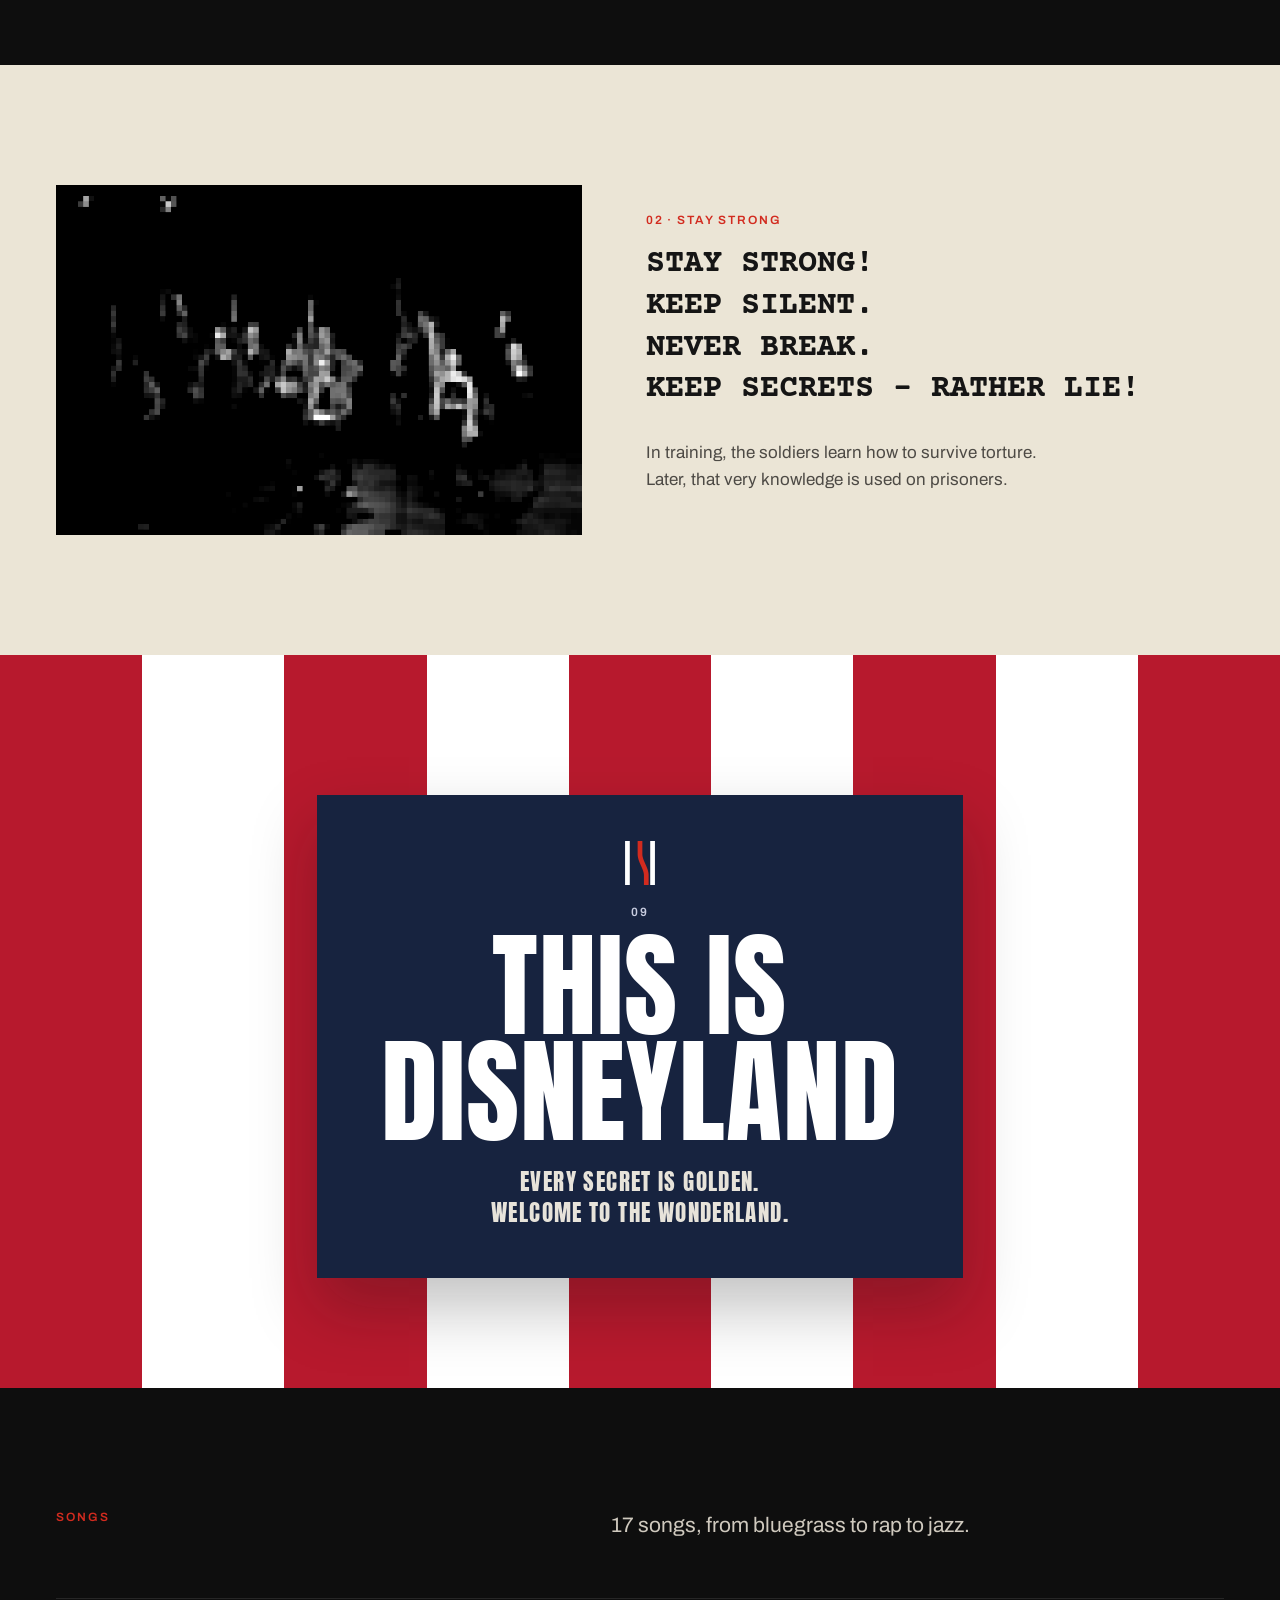
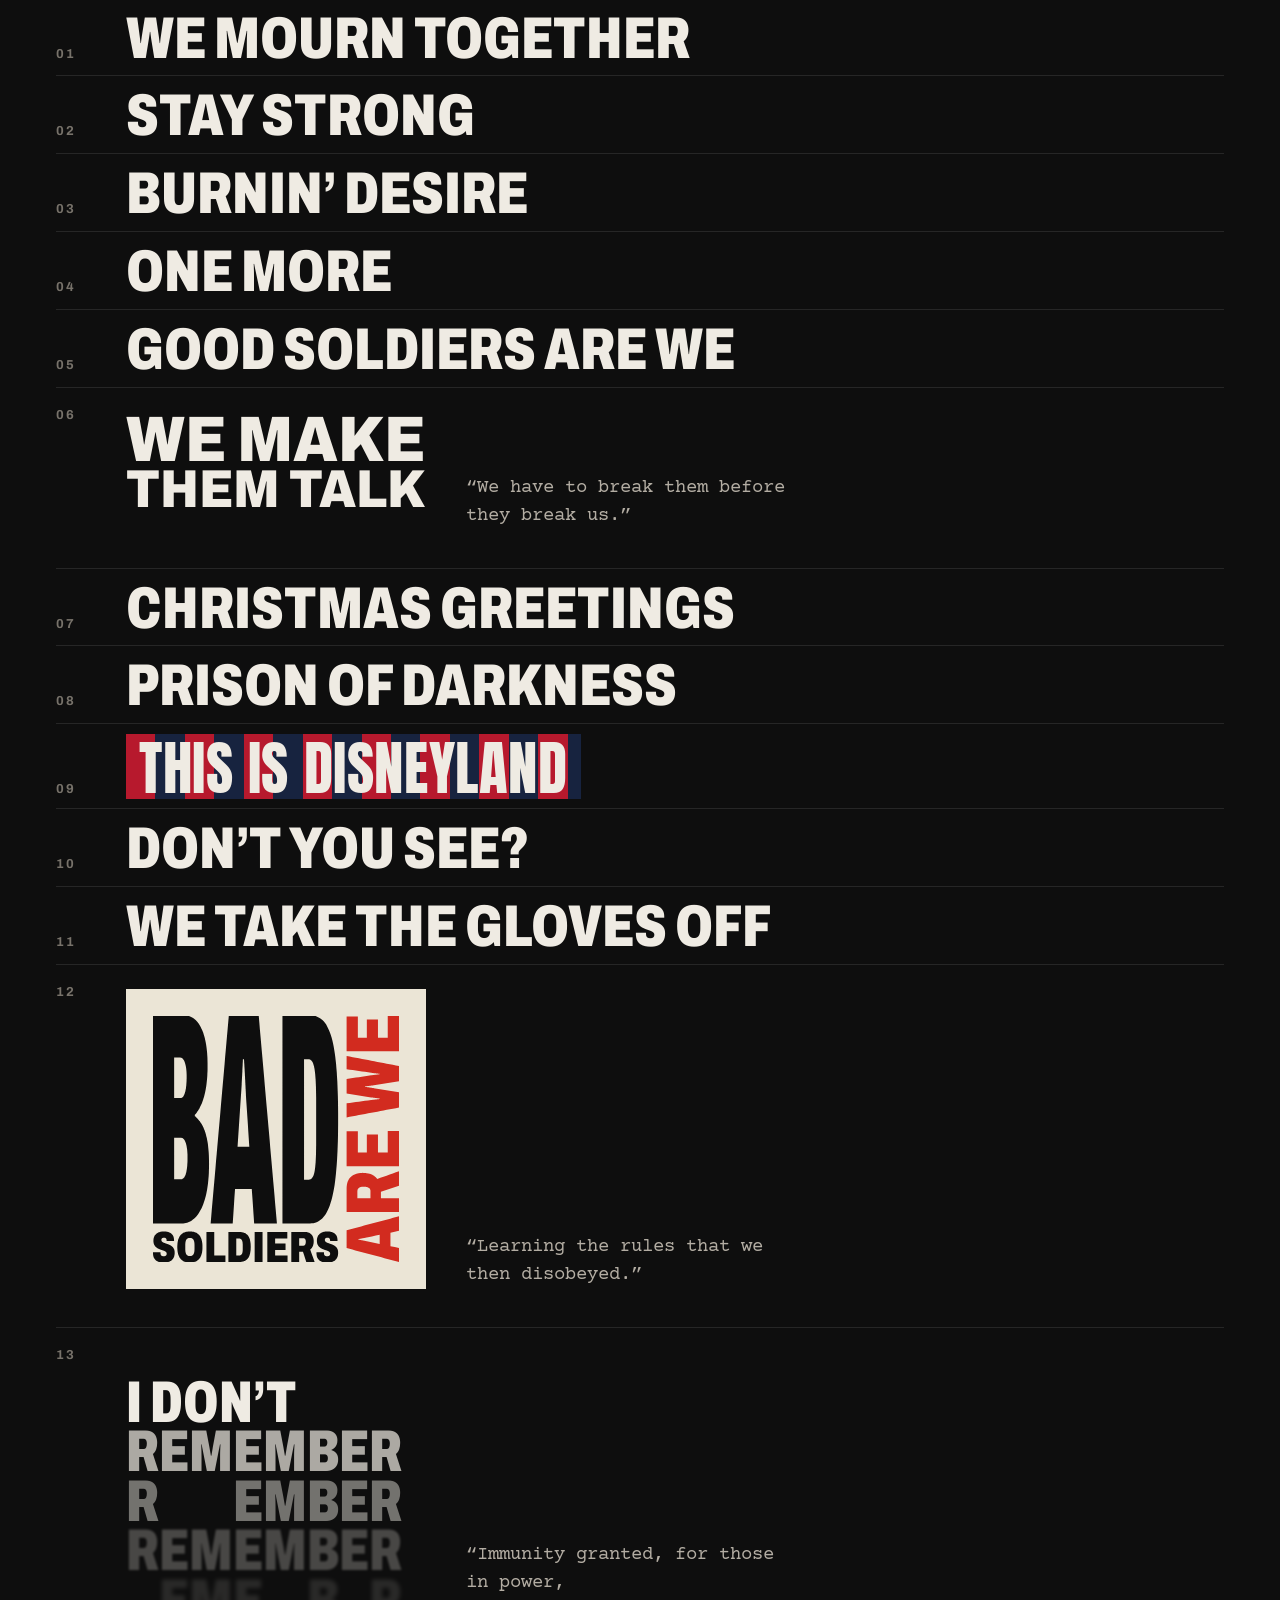
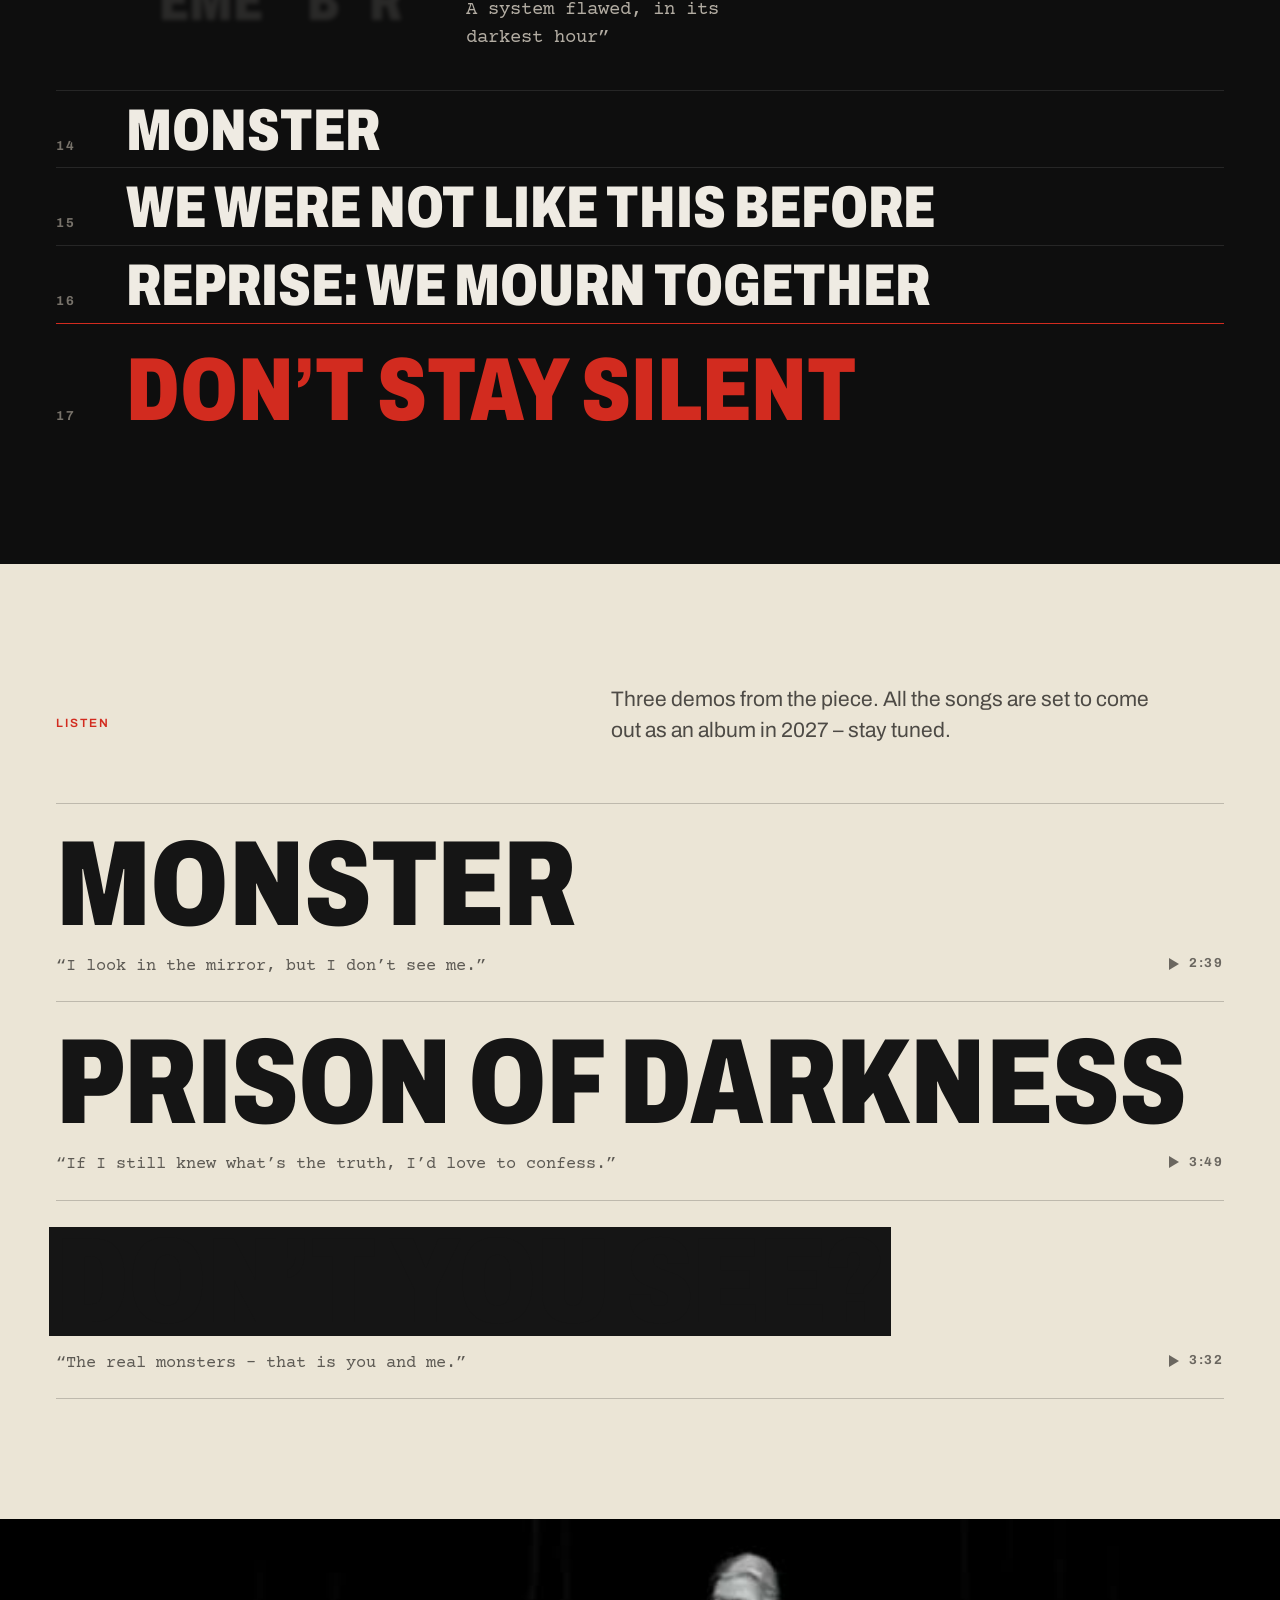
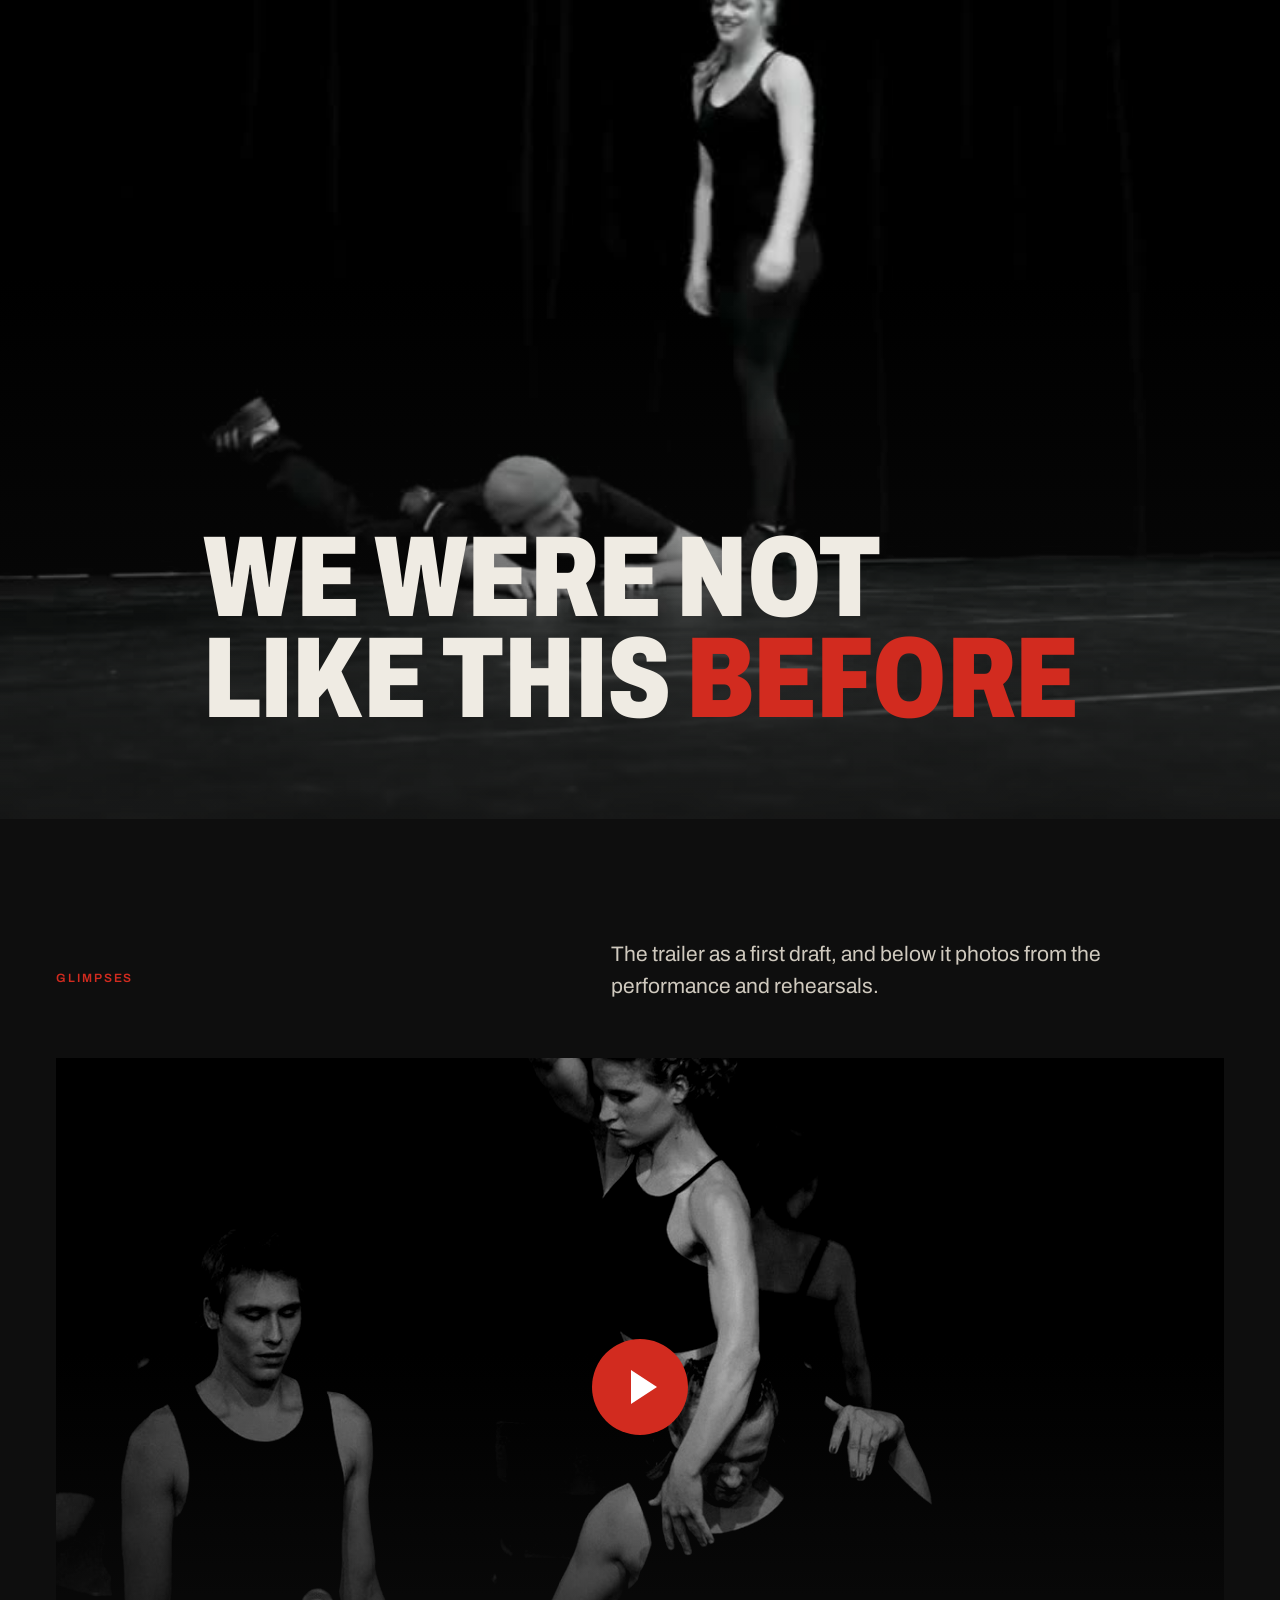
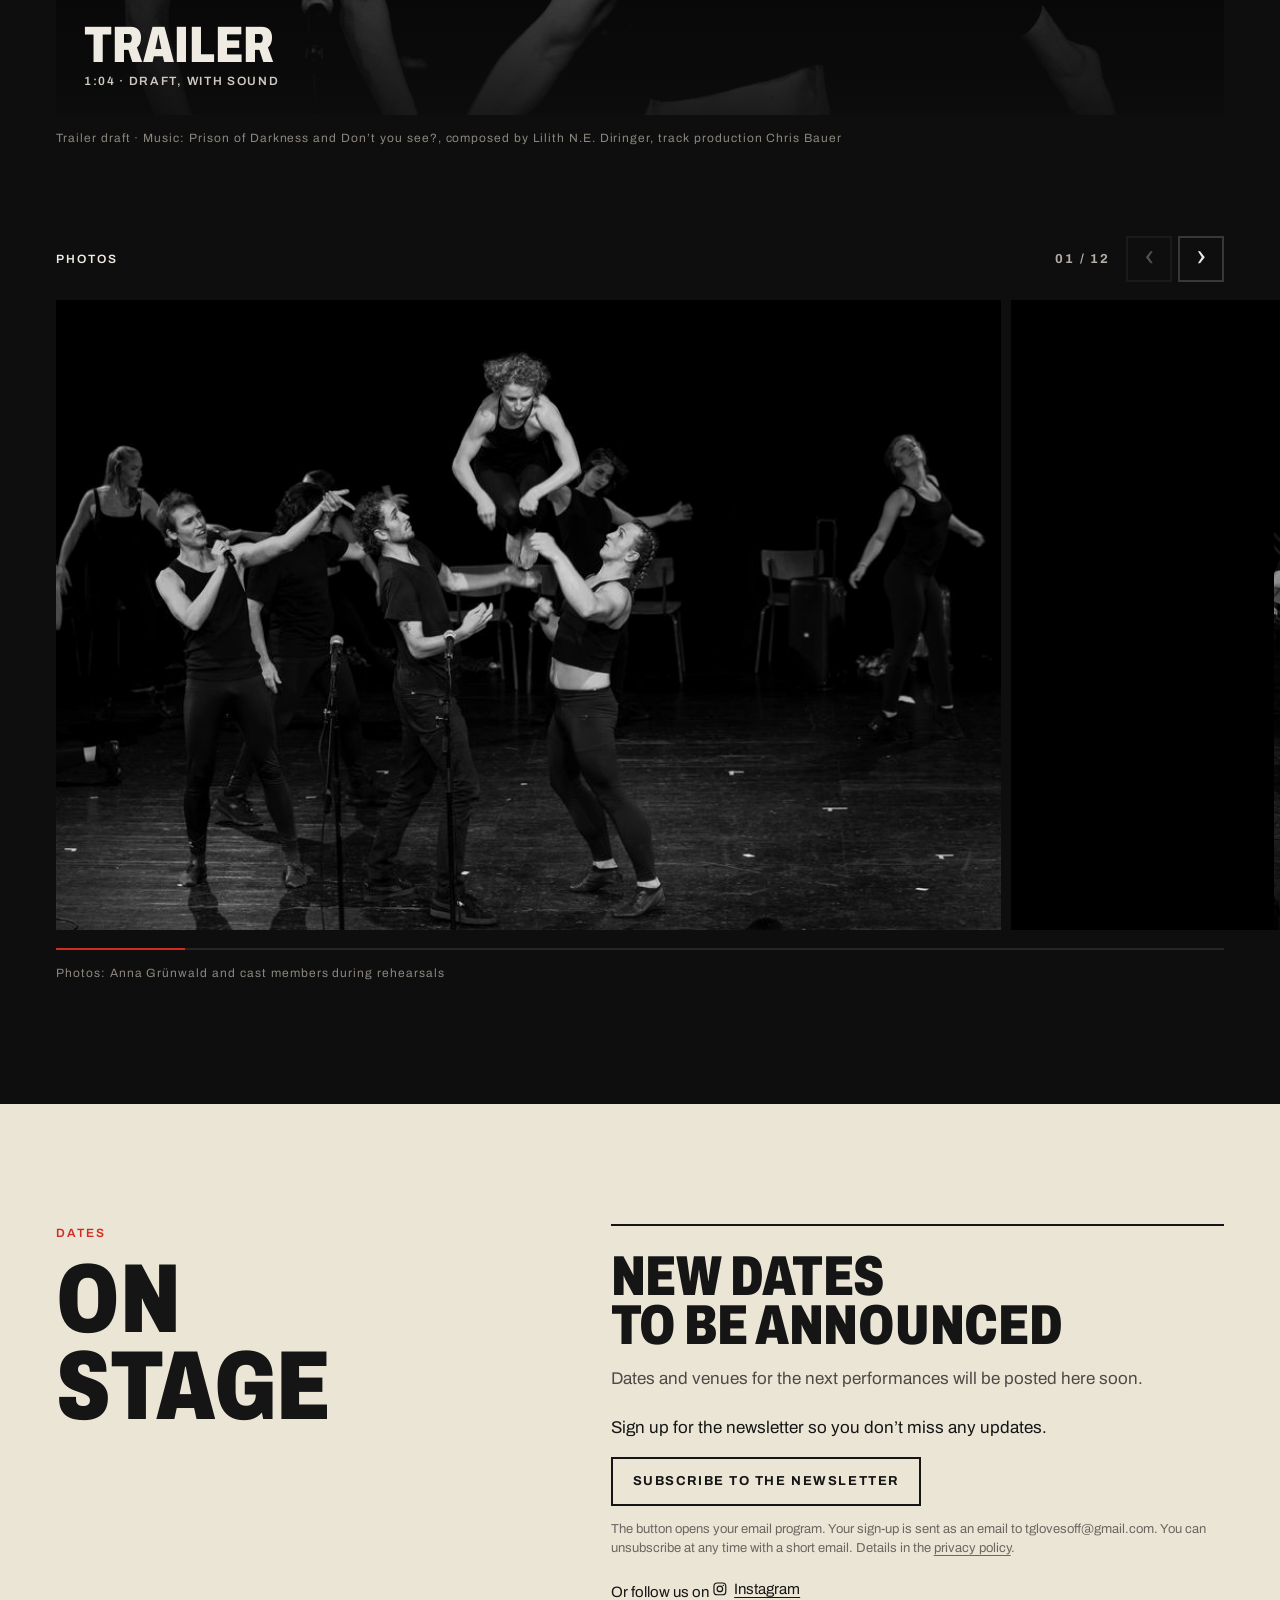
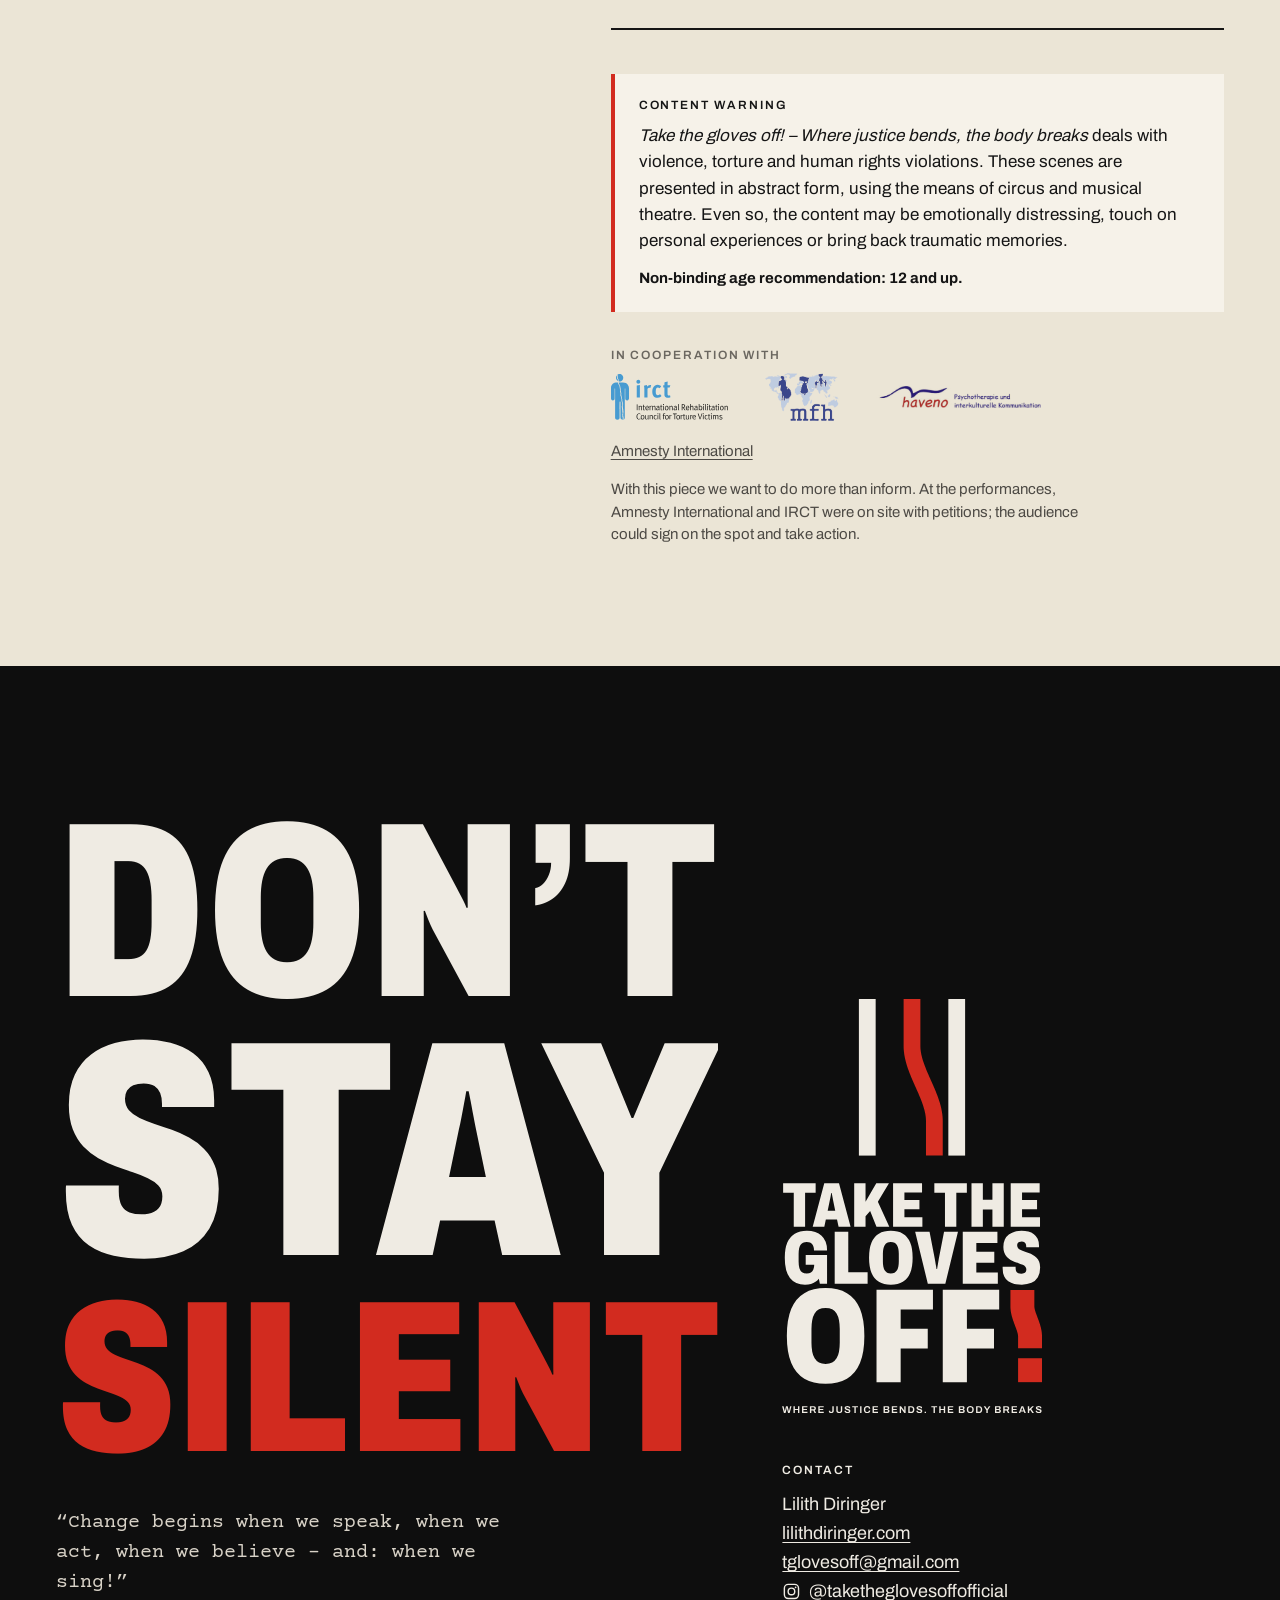
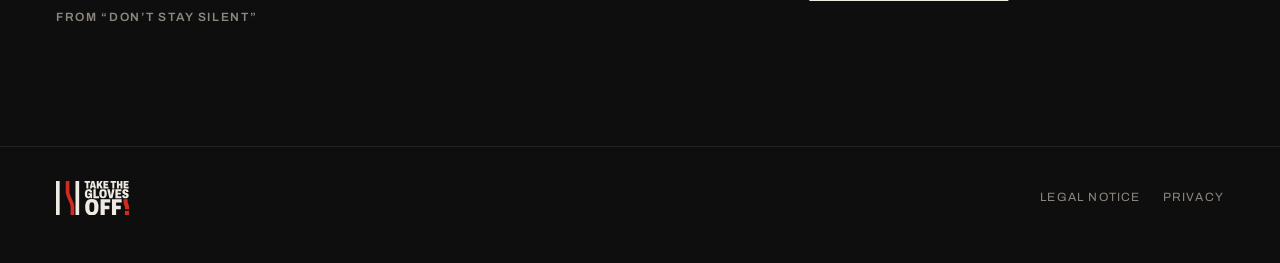
==== commit 24bfff48: "Veröffentlichung aus 704a84e Co-Authored-By: Claude Opus 5.5 <noreply@anthropic.com>" ====
--- a/index.html
+++ b/index.html
@@ -16,7 +16,7 @@
 <meta name="description" content="Take the gloves off! Musiktheater mit zeitgenössischem Zirkus von Lilith Diringer.">
 <meta property="og:title" content="Take the gloves off!">
 <meta property="og:description" content="Where justice bends, the body breaks. Musiktheater mit zeitgenössischem Zirkus von Lilith Diringer.">
-<meta property="og:image" content="assets/video/hero-arme-720.jpg">
+<meta property="og:image" content="assets/video/hero-standbild.jpg">
 <link rel="icon" href="assets/icon/favicon.ico" sizes="32x32">
 <link rel="icon" href="assets/icon/favicon.svg" type="image/svg+xml">
 <link rel="apple-touch-icon" href="assets/icon/apple-touch-icon.png">
@@ -35,7 +35,7 @@
 
 <header class="hero" id="top">
   <div class="fxwrap" id="heroFx">
-    <video id="heroVid" src="assets/video/hero-arme-720.mp4" poster="assets/video/hero-arme-720.jpg" crossorigin="anonymous" autoplay muted loop playsinline aria-hidden="true"></video>
+    <img id="heroVid" src="assets/video/hero-standbild.jpg" width="1280" height="720" alt="" aria-hidden="true" decoding="async">
   </div>
   <div class="top">
     <div class="kicker"><span data-l="de">Musiktheater mit zeitgenössischem Zirkus</span><span data-l="en">A musical with contemporary circus</span></div>
@@ -65,7 +65,7 @@
     <a href="#top" class="home" aria-label="Take the gloves off!"><svg><use href="#mark"/></svg></a>
     <div class="links">
     <a href="#stueck"><span data-l="de">Stück</span><span data-l="en">Piece</span></a>
-    <a href="#buehne"><span data-l="de">Bühne</span><span data-l="en">Stage</span></a>
+    <a href="#zirkus"><span data-l="de">Bühne</span><span data-l="en">Stage</span></a>
     <a href="#songs">Songs</a>
     <a href="#hoeren"><span data-l="de">Hören</span><span data-l="en">Listen</span></a>
     <a href="#proben"><span data-l="de">Einblicke</span><span data-l="en">Glimpses</span></a>
@@ -81,12 +81,21 @@
   <div class="wrap grid2">
     <div>
       <div class="kicker red"><span data-l="de">Das Stück</span><span data-l="en">The piece</span></div>
-      <h2 class="title h2"><span data-l="de">Zwei<br>Soldaten.</span><span data-l="en">Two<br>soldiers.</span></h2>
+      <h2 class="title h2"><span data-l="de">Nichts<br>erfunden.</span><span data-l="en">Nothing<br>invented.</span></h2>
     </div>
     <div class="akte">
-      <p class="hint"><span data-l="de">[Geschwärzte Stellen antippen]</span><span data-l="en">[Tap the black bars to read]</span></p>
-      <p data-l="de">Ein Trainingsprogramm, das sie auf extreme Situationen vorbereitet – einschließlich der Anwendung von <span class="rd" tabindex="0" role="button" aria-pressed="false">Foltermethoden</span>. Was als staatlich legitimiertes Szenario beginnt, wird zur bitteren Realität an den Brennpunkten weltweiter Konflikte. Inspiriert von realen Ereignissen <span class="rd" tabindex="0" role="button" aria-pressed="false">nach 9/11</span> lenkt das Musical den Blick auf systematische Menschenrechtsverletzungen, wie sie bis heute in vielen Teilen der Welt geschehen – oftmals unter dem Radar der Öffentlichkeit, <span class="rd" tabindex="0" role="button" aria-pressed="false">selten mit Konsequenzen für die eigentlichen Entscheidungsträger</span>. Mit schwarzem Humor, dokumentarischer Tiefe und emotionaler Wucht erzählt das Stück vom Verlust von Menschlichkeit, von kreativer Gefahr, Mitläufertum – und von der Kraft, sich dem zu stellen.</p>
-      <p data-l="en">A training program that prepares them for extreme situations – including the use of <span class="rd" tabindex="0" role="button" aria-pressed="false">torture methods</span>. What begins as a state-sanctioned scenario becomes the bitter reality at the hotspots of global conflicts. Inspired by real events <span class="rd" tabindex="0" role="button" aria-pressed="false">post-9/11</span>, the musical directs its gaze towards systematic human rights violations, as they continue to occur in many parts of the world – often under the radar of public attention, <span class="rd" tabindex="0" role="button" aria-pressed="false">rarely with consequences for the actual decision-makers</span>. With dark humor, documentary depth, and emotional impact, the piece tells the story of the loss of humanity, of creative danger, complicity – and of the strength to stand up against it.</p>
+      <p data-l="de">Manche Worte sind schwer zu hören. Andere hätten nie gesprochen werden dürfen. Und doch gibt es sie – in amtlichen Dokumenten, Vernehmungsprotokollen, Zeugenaussagen, Militärhandbüchern und in den Berichten derer, die Folter erlitten haben.</p>
+      <p data-l="en">Some words are difficult to hear. Others should never have been spoken. Yet they exist – in official documents, interrogation records, testimonies, military manuals, and the accounts of those who have endured torture.</p>
+      <p data-l="de"><em>Take the Gloves Off – When Justice bends the body breaks!</em> führt das Publikum in die verstörende Welt der institutionalisierten Folter. Das Stück stützt sich nicht auf erfundene Berichte, es besteht ausschließlich aus Worten, die tatsächlich gesprochen, geschrieben, aufgezeichnet oder amtlich dokumentiert wurden. Zeugenaussagen, Erklärungen, Protokolle und andere Bruchstücke der Wirklichkeit fügen sich zu einer Welt, die meist im Verborgenen bleibt – und sich doch nicht übersehen lässt: Folter ist in 141 Ländern dokumentiert, in etwa drei Vierteln aller Staaten (<a href="https://www.amnesty.org/en/what-we-do/torture/" rel="noopener">Amnesty International</a>).</p>
+      <p data-l="en"><em>Take the Gloves Off – When Justice bends the body breaks!</em> takes its audience into the unsettling world of institutionalised torture. Rather than drawing on fictional accounts, the piece is composed entirely of words that have actually been spoken, written, recorded, or officially documented. Testimonies, statements, protocols, and other fragments of reality come together to expose a world that is often kept out of sight – yet cannot be ignored, given that torture has been documented in 141 countries, representing roughly three-quarters of the world’s countries (<a href="https://www.amnesty.org/en/what-we-do/torture/" rel="noopener">Amnesty International</a>).</p>
+      <p data-l="de">Wie klingt Folter? Wie sieht sie aus? Und was geschieht, wenn sie Teil eines Systems wird?</p>
+      <p data-l="en">What does torture sound like? What does it look like? And what happens when it becomes part of a system?</p>
+      <p data-l="de">Von Musik als Folterinstrument bis zum vielschichtigen Verhältnis zwischen Folterern und ihren Opfern, von psychischer Manipulation bis zur Mittäterschaft der Institutionen: Das Stück erkundet die vielen Gesichter der Folter und die Systeme, die sie möglich machen. Vor dem Hintergrund des sogenannten Kriegs gegen den Terror konfrontiert es das Publikum mit der beklemmenden Nähe von Gewalt, Bürokratie und Alltag.</p>
+      <p data-l="en">From music used as an instrument of torture to the complex dynamics between torturers and their victims, from psychological manipulation to institutional complicity, the piece explores the many faces of torture and the systems that enable it. Set against the backdrop of the so-called War on Terror, it confronts the audience with the disturbing proximity of violence, bureaucracy, and everyday life.</p>
+      <p data-l="de"><em>Take the Gloves Off</em> verbindet zeitgenössischen Zirkus, Musik, schwarzen Humor und dokumentarisches Material zu einem Raum, in dem das Absurde auf das Unerträgliche trifft. Es erzählt vom Verlust der Menschlichkeit, von Mitläufertum und Widerstand – und von den Menschen, die sich weigern wegzusehen.</p>
+      <p data-l="en">Blending contemporary circus, music, dark humour, and documentary material, <em>Take the Gloves Off</em> creates a space where the absurd meets the unbearable. It is a story of the erosion of humanity, of complicity and resistance – and of the people who refuse to look away.</p>
+      <p data-l="de">Eine Verneigung vor allen, die Folter erlitten haben, und eine Herausforderung an jene, die zulassen, dass sie weitergeht.</p>
+      <p data-l="en">A tribute to those who have endured torture, and a challenge to those who allow it to continue.</p>
       <dl class="credits">
         <div><dt><span data-l="de">Text, Regie</span><span data-l="en">Written and directed by</span></dt><dd>Lilith N.E. Diringer</dd></div>
         <div><dt><span data-l="de">Choreografie</span><span data-l="en">Choreography</span></dt><dd>Lilith N.E. Diringer <span class="nw">&amp; Julia Joch</span></dd></div>
@@ -108,17 +117,17 @@
   </div></div>
 </section>
 
-<section class="sec dark" id="buehne">
+<section class="sec dark" id="zirkus">
   <div class="wrap szene">
     <figure class="vid">
-      <video class="cv" src="assets/video/szene-hebefigur.mp4" poster="assets/video/szene-hebefigur.jpg" preload="none" muted loop playsinline aria-hidden="true"></video>
-      <figcaption><span data-l="de">Aus einer Probe</span><span data-l="en">From a rehearsal</span></figcaption>
+      <picture><source srcset="assets/img/buehne-gitter.webp" type="image/webp"><img src="assets/img/buehne-gitter.jpg" width="1600" height="900" loading="lazy" decoding="async" data-alt-de="Drei Gitterkäfige aus Metallrahmen mit durchscheinenden Stoffbahnen und Strapaten im warmen Bühnenlicht" data-alt-en="Three cage-like metal frames with translucent fabric and aerial straps in warm stage light" alt="Three cage-like metal frames with translucent fabric and aerial straps in warm stage light"></picture>
+      <figcaption><span data-l="de">Visualisierung des Bühnenbilds</span><span data-l="en">Visualisation of the set</span></figcaption>
     </figure>
     <div>
       <div class="kicker red"><span data-l="de">Bühne</span><span data-l="en">Stage</span></div>
       <h2 class="title h3"><span data-l="de">Am Gitter</span><span data-l="en">On the bars</span></h2>
-      <p data-l="de">Geplant ist ein Bühnenbild aus Stahlstangen: Gefängniszellen wie ein Gerüst, nach allen Seiten offen. Die Akrobatik findet an den Gittern selbst statt, Strapaten stehen für Folterinstrumente. Von oben werden Hängematten herabgelassen, und auf Leinwänden im Bühnenbild laufen Videos und Fotos.</p>
-      <p data-l="en">The planned set is built from steel poles: prison cells like scaffolding, open on all sides. The acrobatics happen on the bars themselves, and aerial straps stand in for instruments of torture. Hammocks are lowered from above, and screens built into the set show video and photos.</p>
+      <p data-l="de">Drei zerbrechliche Gebilde – was stellen sie dar? Gefängniszellen? Die Enge unserer Köpfe? Starr und störrisch stehen sie da. Räume der Gefangenschaft, die offen bleiben, ausgesetzt und durchlässig. Die Metallrahmen verwandeln sich – Bühnenbild, Requisite, Musikinstrument, Folterinstrument, Landschaft, wieder neu verwandelt – fließend im Wesen, starr in der Form – und lassen eine wechselnde Landschaft der Grenzen entstehen, deren einzige Konstante der Wandel ist – Stoff, durchscheinende Materialien, Licht und Schatten. Körper bewegen sich darin, darum herum und darüber und stellen die Grenzen der Räume infrage, die sie bewohnen. Licht, Worte, Farben, Projektionen – was einzusperren scheint, wird zum Ort der Begegnung, des Widerstands und der Verwandlung. Warme, vertraute Momente wechseln mit schroffen, verstörenden Bildern – Moment, man braucht eine Sekunde, um zu begreifen, was gerade geschieht – die Bühne schwankt zwischen Verletzlichkeit und Unterdrückung, Gefangenschaft und Freiheit. Und du – nein, wir, wir alle – sind mittendrin.</p>
+      <p data-l="en">Three fragile structures – what do they represent? Prison cells? The narrowness of our brains? Stubborn, rigid, they are standing there. Spaces of confinement that remain open, exposed and permeable. The metal frames transform – stage design, prob, instrument of music, instrument of torture, landscape, transforming again – fluid in its character, rigid in its shape – creating a shifting landscape of boundaries, the only constant is the chance – fabric, translucent materials, light and shadow. Bodies move within, around and above, challenging the limits of the spaces they inhabit. Light, words, colors, projections – what appears to confine becomes a place of encounter, resistance and transformation. Warm, intimate moments alternating with stark, unsettling images, wait – needing a second to grasp what is happening – the stage itself oscillates between vulnerability and oppression, confinement and freedom. And you – no, we, us – are in the middle of everything.</p>
     </div>
   </div>
 </section>
@@ -151,7 +160,7 @@
   <div class="wrap">
     <div class="head">
       <div class="kicker red">Songs</div>
-      <p class="lead"><span data-l="de">17 Songs, von Bluegrass über Rap bis Disco.</span><span data-l="en">17 songs, from bluegrass to rap to disco.</span></p>
+      <p class="lead"><span data-l="de">17 Songs, von Bluegrass über Rap bis Jazz.</span><span data-l="en">17 songs, from bluegrass to rap to jazz.</span></p>
     </div>
     <ol class="songs">
       <li><span class="n">01</span><span class="s">We mourn together</span></li>
@@ -177,7 +186,7 @@
       <li class="auf akte-z"><span class="n">13</span><div class="zu"><div><span class="s">I don’t remember</span></div></div>
         <div class="offen"><div><div class="spiel">
           <div class="echo" role="img" aria-label="I don’t remember"><span>I don’t</span><span>remember</span><span>remember</span><span>remember</span><span>remember</span></div>
-          <q>I know my hands are clear. I don’t know, I don’t know. The <span class="rd" tabindex="0" role="button" aria-pressed="false">fault</span> is yours.</q>
+          <q>Immunity granted, for those in power,<br>A system flawed, in its darkest hour</q>
         </div></div></div></li>
       <li><span class="n">14</span><span class="s">Monster</span></li>
       <li><span class="n">15</span><span class="s">We were not like this before</span></li>
@@ -191,7 +200,7 @@
   <div class="wrap">
     <div class="head">
       <div class="kicker red"><span data-l="de">Hören</span><span data-l="en">Listen</span></div>
-      <p class="lead"><span data-l="de">Drei Demos aus dem Stück. Alle Songs sollen als Album erscheinen.</span><span data-l="en">Three demos from the piece. All the songs are set to come out as an album.</span></p>
+      <p class="lead"><span data-l="de">Drei Demos aus dem Stück. Alle Songs sollen 2027 als Album erscheinen – bleib dran.</span><span data-l="en">Three demos from the piece. All the songs are set to come out as an album in 2027 – stay tuned.</span></p>
     </div>
     <div class="demos">
       <div class="demo d-monster" data-src="assets/audio/monster.mp3">
@@ -225,24 +234,15 @@
 <section class="sec dark" id="proben">
   <div class="wrap">
     <div class="head">
-      <div class="kicker red"><span data-l="de">Aus der Aufführung</span><span data-l="en">From the performance</span></div>
-      <p class="lead"><span data-l="de">Ausschnitte aus der Aufführung im Sprechwerk Hamburg 2025, mit Originalton.</span><span data-l="en">Excerpts from the performance at Sprechwerk Hamburg in 2025, with the original sound.</span></p>
+      <div class="kicker red"><span data-l="de">Einblicke</span><span data-l="en">Glimpses</span></div>
+      <p class="lead"><span data-l="de">Der Trailer als erster Entwurf, darunter Fotos aus Aufführung und Proben.</span><span data-l="en">The trailer as a first draft, and below it photos from the performance and rehearsals.</span></p>
     </div>
     <div class="player" id="player">
-      <video src="assets/video/sprechwerk-2025.mp4" preload="none" playsinline></video>
-      <button type="button" class="pl-start">
-        <img src="assets/video/sprechwerk-2025.jpg" alt="">
-        <span class="pl-btn" aria-hidden="true"><i></i></span>
-        <span class="pl-meta"><b>Sprechwerk 2025</b><span>1:27 · <span data-l="de">mit Ton</span><span data-l="en">with sound</span></span></span>
-        <span class="sr"><span data-l="de">Video abspielen</span><span data-l="en">Play video</span></span>
-      </button>
-    </div>
-    <div class="player p2" id="player2">
       <video src="assets/video/trailer-entwurf.mp4" preload="none" playsinline></video>
       <button type="button" class="pl-start">
         <img src="assets/video/trailer-entwurf.jpg" alt="">
         <span class="pl-btn" aria-hidden="true"><i></i></span>
-        <span class="pl-meta"><b>Trailer</b><span>1:20 · <span data-l="de">Entwurf, mit Ton</span><span data-l="en">draft, with sound</span></span></span>
+        <span class="pl-meta"><b>Trailer</b><span>1:04 · <span data-l="de">Entwurf, mit Ton</span><span data-l="en">draft, with sound</span></span></span>
         <span class="sr"><span data-l="de">Trailer-Entwurf abspielen</span><span data-l="en">Play trailer draft</span></span>
       </button>
     </div>
@@ -294,6 +294,8 @@
           <li><a href="https://haveno.de/" rel="noopener" title="haveno"><img src="assets/partner/haveno.png" alt="haveno" class="l-haveno"></a></li>
           <li class="koop-text"><a href="https://www.amnesty.de/" rel="noopener">Amnesty International</a></li>
         </ul>
+        <p class="koop-p" data-l="de">Wir wollen mit dem Stück nicht nur aufklären, sondern etwas bewirken. Bei den Aufführungen waren Amnesty International und IRCT mit Petitionen vor Ort: Das Publikum konnte gleich unterschreiben und selbst aktiv werden.</p>
+        <p class="koop-p" data-l="en">With this piece we want to do more than inform. At the performances, Amnesty International and IRCT were on site with petitions; the audience could sign on the spot and take action.</p>
       </div>
     </div>
   </div>
@@ -331,6 +333,7 @@
   <button type="button" class="lb-n" aria-label="Weiter / Next">›</button>
 </div>
 
+<script src="assets/js/figuren.js"></script>
 <script src="assets/js/morph.js"></script>
 <script src="assets/js/zeichen.js"></script>
 <script src="assets/js/three.min.js"></script>
--- a/assets/lp.css
+++ b/assets/lp.css
@@ -1,373 +1,375 @@
-@font-face { font-family: "Archivo"; src: url("fonts/Archivo-VF.ttf") format("truetype"); font-weight: 100 900; font-stretch: 62% 125%; }
-@font-face { font-family: "Anton"; src: url("fonts/Anton-Regular.ttf") format("truetype"); }
-@font-face { font-family: "Courier Prime"; src: url("fonts/CourierPrime-Regular.ttf") format("truetype"); font-weight: 400; }
-@font-face { font-family: "Courier Prime"; src: url("fonts/CourierPrime-Bold.ttf") format("truetype"); font-weight: 700; }
-
-:root { --black: #0e0e0e; --white: #efebe3; --red: #d22b1f; --navy: #17233f; --flag: #b7192d; --paper: #ebe5d6; --ink: #151515; --muted: #8c877e; }
-* { box-sizing: border-box; }
-html { background: var(--black); color: var(--white); scroll-behavior: smooth; }
-body { margin: 0; font-family: "Archivo", system-ui, sans-serif; font-size: 18px; line-height: 1.6; }
-img, video, svg, canvas { display: block; }
-a { color: inherit; }
-p { margin: 0 0 .9em; }
-.wrap { max-width: 1240px; margin: 0 auto; padding: 0 36px; }
-
-/* Sprache: beide Fassungen stehen im Dokument, gezeigt wird eine */
-html[lang="de"] [data-l="en"], html[lang="en"] [data-l="de"] { display: none !important; }
-.lang { display: flex; gap: 2px; pointer-events: auto; }
-.lang button { font: inherit; font-size: 12px; font-weight: 700; letter-spacing: .14em; background: none; border: 0; color: inherit; opacity: .5; padding: 6px 8px; cursor: pointer; }
-html[lang="de"] .lang [data-set="de"], html[lang="en"] .lang [data-set="en"] { opacity: 1; box-shadow: inset 0 -2px var(--red); }
-
-.title { font-weight: 850; font-variation-settings: "wdth" 76; text-transform: uppercase; line-height: .88; letter-spacing: -.005em; }
-.kicker { font-size: 12px; letter-spacing: .16em; text-transform: uppercase; font-weight: 600; }
-.kicker.red { color: var(--red); margin-bottom: 14px; }
-.muted { color: #b3ada3; }
-.h2 { font-size: clamp(56px, 8vw, 120px); margin: 0; }
-.lead { font-size: 21px; line-height: 1.5; max-width: 46ch; }
-
-/* Videoflächen mit Effekt */
-.fxwrap { position: absolute; inset: 0; overflow: hidden; }
-.fxwrap video, .fxwrap canvas.fx { position: absolute; inset: 0; width: 100%; height: 100%; object-fit: cover; }
-.fxwrap canvas.fx { opacity: 0; transition: opacity 1.2s; }
-.fxwrap.fx-on canvas.fx { opacity: 1; }
-
-/* Kopf (Titelsequenz in js/kopf.js) */
-.hero { position: relative; height: 100vh; height: 100svh; min-height: 620px; background: var(--black); overflow: hidden; }
-.hero::after { content: ""; position: absolute; inset: 0; background: radial-gradient(ellipse at center, rgba(14,14,14,.45), rgba(14,14,14,.82)); pointer-events: none; }
-.hero .in { position: relative; z-index: 1; height: 100%; display: flex; align-items: center; justify-content: center; gap: clamp(28px, 4vw, 64px); padding: 0 24px; pointer-events: none; }
-.hero .top, .hero .bottom { position: absolute; left: 36px; right: 36px; z-index: 2; display: flex; justify-content: space-between; align-items: center; gap: 16px; }
-.hero .top { top: 22px; }
-.hero .bottom { bottom: 30px; }
-.hero .mark { height: min(46vh, 400px); width: auto; flex: none; overflow: visible; }
-.hero .wordmark { height: min(46vh, 400px); width: auto; overflow: visible; }
-html.intro .hero .in, html.intro .hero .top, html.intro .hero .bottom, html.intro .hero .cue { visibility: hidden; }
-.hero .fxwrap { opacity: 0; transition: opacity 1.5s cubic-bezier(.4,0,.2,1); transform-origin: 50% 45%; will-change: transform; filter: brightness(calc(1 - var(--dim, 0) * .75)); }
-.hero.lit .fxwrap { opacity: 1; }
-.hero .top, .hero .bottom, .hero .cue { opacity: 0; transition: opacity 1.2s ease, transform 1.2s cubic-bezier(.2,.7,.2,1); }
-.hero .top { transform: translateY(-10px); }
-.hero .bottom { transform: translateY(10px); }
-.hero.ui-on .top, .hero.ui-on .bottom, .hero.ui-on .cue { opacity: 1; transform: none; }
-.hero .cue { position: absolute; left: 50%; bottom: 26px; z-index: 2; width: 1px; height: 58px; background: rgba(239,235,227,.22); overflow: hidden; }
-.hero .cue span { position: absolute; left: 0; top: -40%; width: 1px; height: 40%; background: var(--white); animation: cue 2.6s cubic-bezier(.6,0,.3,1) infinite; }
-@keyframes cue { 0% { top: -40%; } 65%, 100% { top: 100%; } }
-.btns { display: flex; gap: 12px; flex-wrap: wrap; }
-.btn { display: inline-block; padding: 12px 20px; font-size: 13px; letter-spacing: .12em; text-transform: uppercase; font-weight: 700; text-decoration: none; border: 2px solid currentColor; }
-.btn.fill { background: var(--red); border-color: var(--red); color: #fff; }
-
-/* Leiste */
-nav.bar { position: sticky; top: 0; z-index: 20; background: rgba(14,14,14,.94); backdrop-filter: blur(6px); border-bottom: 1px solid #222; }
-nav.bar .wrap { display: flex; align-items: center; gap: 26px; height: 54px; white-space: nowrap; }
-nav.bar .links { display: flex; align-items: center; gap: 26px; flex: 1 1 auto; min-width: 0; height: 100%; overflow-x: auto; scrollbar-width: none; }
-nav.bar .links::-webkit-scrollbar { display: none; }
-nav.bar .links.mehr { -webkit-mask-image: linear-gradient(90deg, #000 calc(100% - 56px), transparent); mask-image: linear-gradient(90deg, #000 calc(100% - 56px), transparent); }
-nav.bar a { font-size: 12px; letter-spacing: .14em; text-transform: uppercase; font-weight: 600; text-decoration: none; opacity: .75; }
-nav.bar a:hover { opacity: 1; }
-nav.bar .home { opacity: 1; margin-right: 6px; }
-nav.bar .home svg { width: 22px; height: 30px; color: var(--white); }
-nav.bar .lang { margin-left: auto; flex: none; }
-@media (max-width: 600px) { nav.bar .wrap, nav.bar .links { gap: 18px; } nav.bar .home { margin-right: 0; } }
-
-/* Abschnitte */
-.sec { padding: 120px 0; scroll-margin-top: 54px; }
-.paper { background: var(--paper); color: var(--ink); }
-.dark { background: var(--black); color: var(--white); }
-.grid2 > *, .head > *, .finale .wrap > *, .szene > *, .kap-akte .wrap > * { min-width: 0; }
-.grid2 { display: grid; grid-template-columns: 1fr 1.25fr; gap: 64px; align-items: start; }
-.grid2 > :first-child { container-type: inline-size; }
-.grid2 .h2 { font-size: min(clamp(56px, 8vw, 120px), 20cqi); }
-.head { display: grid; grid-template-columns: 1fr 1.25fr; gap: 64px; margin-bottom: 56px; align-items: end; }
-.head .lead { margin: 0; color: #cfc9be; }
-
-/* Schwärzung zum Antippen */
-.akte p { font-family: "Courier Prime"; font-size: 21px; line-height: 1.6; }
-.rd { --bar: var(--ink); color: var(--bar); background: linear-gradient(var(--bar), var(--bar)) right / 100% 100% no-repeat; -webkit-box-decoration-break: clone; box-decoration-break: clone; padding: 0 .12em; margin: 0 -.12em; cursor: pointer; transition: background-size .55s cubic-bezier(.7,0,.3,1), color .3s .25s; border-radius: 1px; }
-.rd:hover:not(.open) { background-image: linear-gradient(#45433f, #45433f); }
-.rd:focus-visible { outline: 2px solid var(--red); outline-offset: 2px; }
-.rd.open { background-size: 0% 100%; color: inherit; transition: background-size .55s cubic-bezier(.7,0,.3,1), color .1s; }
-.dark .rd { --bar: #2c2b29; }
-.dark .rd:hover:not(.open) { background-image: linear-gradient(#45433f, #45433f); }
-.akte .hint { font-family: "Courier Prime"; font-size: 15px; color: var(--red); margin: 0 0 .7em; transition: opacity .6s; }
-.hint.gone { opacity: 0; }
-.credits { display: grid; grid-template-columns: repeat(2, minmax(0, 1fr)); gap: 14px 28px; margin: 2.2em 0 0; padding-top: 1.4em; border-top: 2px solid var(--ink); }
-.credits div { min-width: 0; }
-.credits dt { font-size: 12px; letter-spacing: .14em; text-transform: uppercase; font-weight: 600; color: #6b6760; }
-.credits .nw { white-space: nowrap; }
-.credits dd small { display: block; margin-top: 4px; font-size: 13px; font-weight: 600; letter-spacing: .02em; text-transform: none; font-variation-settings: "wdth" 100; color: #4d4a45; }
-.credits dd { margin: 2px 0 0; font-weight: 800; font-variation-settings: "wdth" 80; text-transform: uppercase; font-size: 20px; line-height: 1.1; }
-.akte .facts { font-family: "Archivo"; font-size: 15px; line-height: 1.5; color: #4d4a45; margin-top: 1.6em; max-width: 52ch; }
-
-/* Vollbild */
-.full { position: relative; height: 100vh; height: 100svh; min-height: 560px; overflow: hidden; }
-.full::after { content: ""; position: absolute; inset: 0; background: linear-gradient(rgba(14,14,14,0) 40%, rgba(14,14,14,.78)); pointer-events: none; }
-.full .in { position: relative; z-index: 1; height: 100%; display: flex; flex-direction: column; justify-content: flex-end; padding-bottom: 10vh; pointer-events: none; }
-.full .q { font-size: clamp(48px, 9vw, 136px); }
-.full .q em { font-style: normal; color: var(--red); }
-
-/* Songs */
-.songs { list-style: none; margin: 0; padding: 0; counter-reset: s; }
-.songs li { display: grid; grid-template-columns: 70px 1fr; align-items: baseline; border-top: 1px solid #262626; padding: 10px 0 8px; }
-.songs .n { font-size: 13px; font-weight: 700; letter-spacing: .14em; color: #77726a; }
-.songs .s { font-weight: 850; font-variation-settings: "wdth" 76; text-transform: uppercase; font-size: clamp(30px, 4.6vw, 64px); line-height: 1; }
-.songs li.show .s { font-family: "Anton"; font-weight: 400; letter-spacing: .01em; display: inline-block; padding: .08em .22em .02em; background: repeating-linear-gradient(90deg, var(--flag) 0 .5em, var(--navy) .5em 1em); justify-self: start; }
-.songs li.akte-z .s { font-family: "Courier Prime"; font-weight: 700; text-transform: none; letter-spacing: -.02em; color: #9d978c; }
-.songs li.final .s { color: var(--red); font-size: clamp(40px, 7vw, 104px); }
-.songs li.final { border-top-color: var(--red); padding-top: 22px; }
-
-/* Proben */
-.player { position: relative; aspect-ratio: 16 / 9; background: #000; overflow: hidden; }
-.player.p2 { margin-top: 36px; }
-.player video { width: 100%; height: 100%; object-fit: contain; }
-.pl-start { position: absolute; inset: 0; border: 0; padding: 0; margin: 0; background: #000; color: var(--white); cursor: pointer; font: inherit; transition: opacity .6s; }
-.pl-start img { width: 100%; height: 100%; object-fit: cover; filter: grayscale(1) contrast(1.15) brightness(.72); transform: scale(1.02); transition: transform 1.6s cubic-bezier(.2,.7,.2,1), filter .8s; }
-.pl-start::after { content: ""; position: absolute; inset: 0; background: linear-gradient(rgba(14,14,14,0) 45%, rgba(14,14,14,.85)); }
-.pl-start:hover img, .pl-start:focus-visible img { transform: scale(1.06); filter: grayscale(1) contrast(1.15) brightness(.85); }
-.pl-start:focus-visible { outline: 2px solid var(--red); outline-offset: -2px; }
-.pl-btn { position: absolute; left: 50%; top: 50%; z-index: 1; width: 96px; height: 96px; margin: -48px 0 0 -48px; border-radius: 50%; background: var(--red); transition: transform .5s cubic-bezier(.2,.7,.2,1); }
-.pl-btn i { position: absolute; left: 39px; top: 31px; border-left: 26px solid #fff; border-top: 17px solid transparent; border-bottom: 17px solid transparent; }
-.pl-start:hover .pl-btn { transform: scale(1.08); }
-.pl-meta { position: absolute; left: 28px; bottom: 24px; z-index: 1; display: flex; flex-direction: column; align-items: flex-start; gap: 4px; text-align: left; }
-.pl-meta b { font-weight: 850; font-variation-settings: "wdth" 76; text-transform: uppercase; font-size: clamp(32px, 4vw, 56px); line-height: .9; }
-.pl-meta > span { font-size: 12px; letter-spacing: .14em; text-transform: uppercase; font-weight: 600; color: #cfc9be; }
-.player.on .pl-start { opacity: 0; pointer-events: none; }
-.sr { position: absolute; width: 1px; height: 1px; overflow: hidden; clip: rect(0 0 0 0); white-space: nowrap; }
-.film { margin-top: 88px; }
-.film-head { display: flex; justify-content: space-between; align-items: center; margin-bottom: 18px; }
-.film-ui { display: flex; align-items: center; gap: 6px; }
-.film-ui .count { font-size: 13px; font-weight: 700; letter-spacing: .14em; font-variant-numeric: tabular-nums; color: #b3ada3; margin-right: 10px; }
-.fb { width: 46px; height: 46px; border: 2px solid #3a3835; background: none; color: var(--white); font: 400 30px/1 "Archivo"; cursor: pointer; padding: 0 0 4px; transition: border-color .3s, color .3s, opacity .3s; }
-.fb:hover:not(:disabled) { border-color: var(--red); color: var(--red); }
-.fb:disabled { opacity: .3; cursor: default; }
-.strip { --pad: max(36px, calc((100vw - 1240px) / 2 + 36px)); --frame: min(calc(min(70vh, 640px) * 1.5), calc(100vw - 2 * var(--pad))); display: flex; gap: 10px; overflow-x: auto; overflow-y: hidden; scroll-snap-type: x mandatory; scroll-padding-left: var(--pad); padding: 0 var(--pad); scrollbar-width: none; cursor: grab; outline: none; }
-.strip::-webkit-scrollbar { display: none; }
-.strip.drag { cursor: grabbing; scroll-snap-type: none; }
-.strip.drag a { pointer-events: none; }
-.strip a { flex: none; width: var(--frame); aspect-ratio: 3 / 2; scroll-snap-align: start; position: relative; overflow: hidden; background: #000; }
-.strip img { display: block; width: 100%; height: 100%; object-fit: contain; transition: transform 1s cubic-bezier(.2,.7,.2,1), opacity .5s; opacity: .9; user-select: none; }
-.strip a:hover img, .strip a:focus-visible img { transform: scale(1.03); opacity: 1; }
-.strip a:focus-visible { outline: 2px solid var(--red); outline-offset: -2px; }
-.film-prog { height: 2px; background: #262626; margin-top: 18px; position: relative; }
-.film-prog span { position: absolute; left: 0; top: 0; bottom: 0; width: 10%; background: var(--red); }
-.lightbox { position: fixed; inset: 0; z-index: 100; background: rgba(8,8,8,.96); display: flex; align-items: center; justify-content: center; }
-.lightbox[hidden] { display: none; }
-.lightbox figure { margin: 0; display: flex; flex-direction: column; align-items: center; }
-.lightbox img { max-width: calc(100vw - 180px); max-height: calc(100vh - 120px); object-fit: contain; transition: opacity .35s; }
-.lightbox img.load { opacity: 0; }
-.lightbox figcaption { margin-top: 14px; display: flex; gap: 18px; font-size: 12px; letter-spacing: .14em; text-transform: uppercase; font-weight: 600; color: #b3ada3; }
-.lb-n-c { color: var(--red); font-variant-numeric: tabular-nums; }
-.lightbox button { position: absolute; background: none; border: 0; color: var(--white); font-size: 54px; line-height: 1; cursor: pointer; padding: 10px 18px; opacity: .7; font-family: "Archivo"; }
-.lightbox button:hover { opacity: 1; color: var(--red); }
-.lb-x { top: 14px; right: 14px; } .lb-p { left: 10px; top: 50%; transform: translateY(-50%); } .lb-n { right: 10px; top: 50%; transform: translateY(-50%); }
-
-/* Bühne: klarer Clip neben dem Text */
-.szene { display: grid; grid-template-columns: 1.3fr 1fr; gap: 64px; align-items: center; }
-.szene .vid { margin: 0; position: relative; aspect-ratio: 16 / 9; background: #000; overflow: hidden; }
-.szene .vid video { width: 100%; height: 100%; object-fit: cover; }
-.szene .vid figcaption { position: absolute; left: 16px; bottom: 12px; font-size: 11px; letter-spacing: .14em; text-transform: uppercase; font-weight: 600; color: rgba(239,235,227,.75); }
-.h3 { font-size: clamp(48px, 6vw, 92px); margin: 0 0 24px; }
-.szene p { color: #d8d2c7; max-width: 44ch; }
-
-/* Kapitel Akte */
-.kap { position: relative; overflow: hidden; }
-.kap-akte { background: var(--paper); color: var(--ink); padding: 120px 0; }
-.kap-akte .wrap { display: grid; grid-template-columns: 1fr 1.1fr; gap: 64px; align-items: center; }
-.pix { aspect-ratio: 3 / 2; background: url("img/sg/gruppe-gepixelt.jpg") center / cover; filter: grayscale(1) contrast(1.1); }
-.zitat { margin: 0 0 28px; font-family: "Courier Prime"; font-weight: 700; text-transform: uppercase; font-size: clamp(20px, 2.5vw, 36px); line-height: 1.3; }
-.zitat .rd { white-space: nowrap; }
-.kap-akte p { font-size: 17px; color: #4d4a45; max-width: 42ch; }
-
-/* Kapitel Show: rote Streifen fallen wie Gitterstäbe */
-.kap-show { background: #fff; padding: 140px 0 110px; }
-.kap-show .bars { position: absolute; inset: 0; display: grid; grid-template-columns: repeat(9, 1fr); }
-.kap-show .bars span:nth-child(odd) { background: var(--flag); }
-.kap-show .bars span { transform-origin: top; animation: drop 7s cubic-bezier(.7,0,.3,1) infinite; }
-.kap-show .bars span:nth-child(2n) { animation-delay: .12s; }
-.kap-show .bars span:nth-child(3n) { animation-delay: .24s; }
-@keyframes drop { 0% { transform: scaleY(0); } 20%, 88% { transform: scaleY(1); } 100% { transform: scaleY(0); } }
-.kap-show .wrap { position: relative; z-index: 1; display: flex; flex-direction: column; align-items: center; }
-.schild { background: var(--navy); color: #fff; padding: 46px 64px 50px; text-align: center; display: flex; flex-direction: column; align-items: center; box-shadow: 0 30px 60px rgba(14,14,14,.25); max-width: 100%; }
-.schild .m { width: 30px; height: 44px; color: #fff; margin-bottom: 18px; }
-.schild .kicker { color: #c9cde0; margin-bottom: 10px; }
-.anton { font-family: "Anton"; text-transform: uppercase; font-size: clamp(54px, 9vw, 128px); line-height: .92; letter-spacing: .01em; }
-.schild .zeile { margin: 22px 0 0; font-family: "Anton"; text-transform: uppercase; font-size: clamp(18px, 1.8vw, 24px); letter-spacing: .06em; line-height: 1.35; color: #e7e3da; }
-.schild .rd { --bar: #0b1428; }
-
-/* Schriftspiele */
-.squeeze { width: 100%; font-weight: 850; text-transform: uppercase; line-height: .86; font-size: 60px; font-variation-settings: "wdth" 90; }
-.squeeze span { display: block; white-space: nowrap; }
-.echo span { display: block; white-space: nowrap; font-weight: 850; font-variation-settings: "wdth" 70; text-transform: uppercase; line-height: .84; font-size: clamp(30px, 3.6vw, 52px); }
-.echo span:nth-child(2) { opacity: .7; } .echo span:nth-child(3) { opacity: .45; filter: blur(.6px); }
-.echo span:nth-child(4) { opacity: .26; filter: blur(1.3px); } .echo span:nth-child(5) { opacity: .12; filter: blur(2.2px); }
-.echo i { font-style: normal; transition: opacity 2.4s ease; }
-.echo i.weg { opacity: 0; }
-
-/* Termine */
-.dates { list-style: none; margin: 0; padding: 0; }
-.dates li { display: grid; grid-template-columns: 1.1fr .6fr 1.2fr 9.5em; gap: 20px; align-items: center; border-top: 2px solid var(--ink); padding: 20px 0; }
-.dates li:last-child { border-bottom: 2px solid var(--ink); }
-.dates .d { font-weight: 850; font-variation-settings: "wdth" 76; font-size: 34px; line-height: 1; }
-.dates .t, .dates .o { font-size: 16px; font-weight: 600; line-height: 1.3; }
-.dates .btn { justify-self: end; }
-.dates .btn { color: var(--ink); }
-.dates .btn:hover { background: var(--red); border-color: var(--red); color: #fff; }
-.dates .note { font-size: 12px; letter-spacing: .12em; text-transform: uppercase; font-weight: 700; color: #6b6760; text-align: right; }
-.tba { border-top: 2px solid var(--ink); border-bottom: 2px solid var(--ink); padding: 26px 0 24px; }
-.tba .title { font-size: clamp(38px, 4.4vw, 64px); margin: 0 0 14px; }
-.tba-t { margin: 0; font-size: 17px; color: #4d4a45; }
-.nl { margin-top: 22px; }
-.nl-t { margin: 0 0 16px; font-size: 17px; }
-.nl .btn { color: var(--ink); }
-.nl .btn:hover, .nl .btn:focus-visible { background: var(--red); border-color: var(--red); color: #fff; }
-.nl-s { margin: 14px 0 0; font-size: 13px; line-height: 1.5; color: #6b6760; }
-.nl-s a { text-underline-offset: 3px; text-decoration-thickness: 1px; }
-.nl-s a:hover { color: var(--red); }
-.nl-i { margin: 18px 0 0; font-size: 15px; }
-.nl-i a { color: var(--ink); text-underline-offset: 3px; }
-.nl-i a:hover, .nl-i a:focus-visible { color: var(--red); }
-.cn { margin-top: 44px; padding: 22px 24px; background: #f6f2e9; border-left: 4px solid var(--red); }
-.cn .kicker { margin-bottom: 8px; }
-.cn p { margin: 0; font-size: 17px; line-height: 1.55; }
-.cn p.alter { margin-top: 12px; font-weight: 700; font-size: 15px; }
-.koop { margin-top: 34px; font-size: 15px; line-height: 1.5; color: #4d4a45; }
-.koop .kicker { margin-bottom: 8px; color: #6b6760; }
-.koop ul { list-style: none; margin: 0; padding: 0; }
-.koop li { padding: 3px 0; }
-.koop a { text-decoration: underline; text-decoration-thickness: 1px; text-underline-offset: 3px; }
-.koop a:hover { color: var(--red); }
-.koop .koop-logos { display: flex; flex-wrap: wrap; align-items: center; gap: 18px 36px; margin-top: 6px; }
-.koop-logos li { padding: 0; }
-.koop-logos a { display: block; text-decoration: none; }
-.koop-logos img { display: block; width: auto; opacity: .9; transition: opacity .2s; }
-.koop-logos a:hover img, .koop-logos a:focus-visible img { opacity: 1; }
-.koop-logos .l-irct { height: 46px; }
-.koop-logos .l-mfh { height: 50px; }
-.koop-logos .l-haveno { height: 38px; }
-.koop-logos .koop-text a { text-decoration: underline; }
-.fotonachweis { margin: 14px 0 0; font-size: 12px; letter-spacing: .08em; color: var(--muted); }
-
-/* Schluss */
-.finale { padding: 140px 0 120px; background: var(--black); }
-.finale .wrap { display: grid; grid-template-columns: 1.5fr 1fr; gap: 64px; align-items: end; }
-.fitbox { width: 100%; overflow: hidden; }
-.fit { display: block; white-space: nowrap; font-weight: 850; text-transform: uppercase; line-height: .86; font-variation-settings: "wdth" 76; font-size: 120px; }
-.fit.red { color: var(--red); }
-.ruf q { quotes: "„" "“"; }
-html[lang="en"] .ruf q { quotes: "“" "”"; }
-.ruf { margin: 36px 0 0; font-family: "Courier Prime"; font-size: 20px; line-height: 1.5; max-width: 40ch; color: #d8d2c7; }
-.ruf cite { display: block; margin-top: 10px; font-family: "Archivo"; font-style: normal; font-size: 12px; letter-spacing: .14em; text-transform: uppercase; font-weight: 600; color: var(--muted); }
-.contact .zlogo { width: min(260px, 70%); height: auto; margin-bottom: 48px; }
-.contact p { font-size: 18px; margin-top: 10px; }
-.contact a { text-underline-offset: 3px; text-decoration-thickness: 1px; }
-.contact a:hover { color: var(--red); }
-.insta { display: inline-flex; align-items: center; gap: .45em; }
-.insta svg { width: 1.05em; height: 1.05em; flex: none; fill: none; stroke: currentColor; stroke-width: 1.8; }
-.insta svg .dot { fill: currentColor; stroke: none; }
-footer { border-top: 1px solid #222; padding: 34px 0 48px; font-size: 13px; color: var(--muted); }
-footer .wrap { display: flex; justify-content: space-between; align-items: center; gap: 20px; flex-wrap: wrap; }
-footer .flogo { height: 34px; width: auto; }
-footer nav { display: flex; gap: 22px; }
-footer a { text-decoration: none; letter-spacing: .1em; text-transform: uppercase; font-size: 12px; }
-footer a:hover { color: var(--white); }
-
-/* Songliste: 06, 12 und 13 öffnen sich zum Schriftspiel, wenn man hinkommt */
-.songs li.auf .zu, .songs li.auf .offen { grid-column: 2; display: grid; transition: grid-template-rows .9s cubic-bezier(.7,0,.2,1), opacity .6s; }
-.songs li.auf .zu > div, .songs li.auf .offen > div { overflow: hidden; min-height: 0; min-width: 0; }
-.songs li.auf .zu, .songs li.auf .offen, .spiel > * { min-width: 0; }
-.songs li.auf .zu { grid-template-rows: 1fr; }
-.songs li.auf .offen { grid-template-rows: 0fr; opacity: 0; }
-.songs li.auf.on .zu { grid-template-rows: 0fr; opacity: 0; }
-.songs li.auf.on .offen { grid-template-rows: 1fr; opacity: 1; }
-.songs li.auf.sofort .zu, .songs li.auf.sofort .offen { transition: none; }
-.songs li.auf .n { grid-row: 1 / 3; align-self: start; padding-top: .55em; }
-.spiel { display: grid; grid-template-columns: minmax(0, 300px) minmax(0, 1fr); gap: 40px; align-items: end; padding: 14px 0 30px; }
-.spiel > div { aspect-ratio: 1; display: flex; flex-direction: column; justify-content: center; }
-.spiel > .squeeze { display: block; aspect-ratio: 2.55 / 1; }   /* kein Flex-Kasten (sonst stimmt das Messen nicht), feste Höhe, damit die Liste beim Pressen nicht springt */
-.spiel .papier { background: var(--paper); padding: 9%; }
-.spiel .papier img { width: 100%; height: 100%; object-fit: contain; }
-.spiel .echo span { font-size: clamp(30px, 4.6vw, 64px); }
-.spiel q { font-family: "Courier Prime"; font-size: 19px; line-height: 1.45; color: #b3ada3; max-width: 30ch; quotes: "“" "”"; }
-
-/* Hören: der Songtitel ist der Knopf */
-.paper .head .lead { color: #4d4a45; }
-.demos { border-bottom: 1px solid rgba(14,14,14,.2); }
-.demo { border-top: 1px solid rgba(14,14,14,.2); padding-top: 26px; }
-.d-t { container-type: inline-size; display: block; width: 100%; text-align: left; background: none; border: 0; padding: 0; margin: 0; color: var(--ink); cursor: pointer; font: inherit; }
-.d-t > span { display: inline-block; font-weight: 850; font-variation-settings: "wdth" 76; text-transform: uppercase; line-height: .9; font-size: min(150px, 10.4cqi); letter-spacing: -.005em; white-space: nowrap; }   /* „Prison of Darkness“ passt so gerade in die Breite */
-.d-t:focus-visible { outline: 2px solid var(--red); outline-offset: 6px; }
-.d-u { display: flex; justify-content: space-between; align-items: baseline; gap: 24px; padding: 14px 0 16px; }
-.d-u q { font-family: "Courier Prime"; font-size: 17px; line-height: 1.4; color: #5d5a54; quotes: "“" "”"; }
-.d-time { font-size: 13px; font-weight: 700; letter-spacing: .14em; font-variant-numeric: tabular-nums; color: #6b6760; white-space: nowrap; display: flex; align-items: center; gap: 10px; }
-.d-time::before { content: ""; width: 0; height: 0; border-left: 10px solid currentColor; border-top: 6px solid transparent; border-bottom: 6px solid transparent; }
-.demo.on .d-time { color: var(--red); }
-.demo.on .d-time::before { width: 9px; height: 11px; border: 0; border-left: 3px solid currentColor; border-right: 3px solid currentColor; box-sizing: border-box; }
-.d-prog { height: 14px; margin-bottom: -7px; position: relative; cursor: pointer; z-index: 1; }
-.d-prog span { position: absolute; left: 0; top: 6px; height: 2px; width: 0; background: var(--red); }
-/* Monster biegt sich, solange es läuft */
-.biege i { display: inline-block; font-style: normal; will-change: transform; }
-/* Prison of Darkness versinkt im Schwarz */
-.sink { position: relative; --p: 0%; }
-.sink::after { content: attr(data-text); position: absolute; inset: 0; background: var(--black); color: #2a2927; clip-path: inset(calc(100% - var(--p)) 0 0 0); }
-/* Don't you see? liegt unter einem Balken, der beim Abspielen abgezogen wird */
-.schwarz { background: linear-gradient(var(--ink), var(--ink)) right / 100% 100% no-repeat; padding: 0 .06em; margin-left: -.06em; transition: background-size 1.2s cubic-bezier(.7,0,.3,1); }
-.d-see.on .schwarz { background-size: 0% 100%; }
-.d-t:hover .schwarz { background-image: linear-gradient(#45433f, #45433f); }
-
-@media (max-width: 900px) {
-  .spiel { grid-template-columns: 1fr; gap: 18px; }
-  .spiel > div { max-width: 280px; width: 100%; }
-  .d-u { flex-direction: column; gap: 8px; }
-}
-
-@media (prefers-reduced-motion: reduce) { *, *::before, *::after { animation: none !important; transition: none !important; } html { scroll-behavior: auto; } }
-@media (max-width: 900px) {
-  body { font-size: 17px; }
-  .wrap { padding: 0 22px; }
-  .sec { padding: 84px 0; }
-  .grid2, .head, .finale .wrap { grid-template-columns: 1fr; gap: 28px; }
-  .hero .in { flex-direction: column; gap: 28px; }
-  .hero .mark { height: 22vh; } .hero .wordmark { height: auto; width: 78vw; }
-  .hero .top, .hero .bottom { left: 22px; right: 22px; }
-  .hero .bottom .muted, .hero .cue { display: none; }
-  .akte p { font-size: 18px; }
-  .songs li { grid-template-columns: 44px 1fr; }
-  .strip { --pad: 22px; }
-  .film { margin-top: 64px; }
-  .szene, .kap-akte .wrap { grid-template-columns: 1fr; gap: 28px; }
-  .kap-akte, .kap-show { padding: 84px 0; }
-  .schild { padding: 34px 26px 38px; }
-  .credits { grid-template-columns: 1fr; }
-  .pl-btn { width: 72px; height: 72px; margin: -36px 0 0 -36px; }
-  .pl-btn i { left: 29px; top: 23px; border-left-width: 20px; border-top-width: 13px; border-bottom-width: 13px; }
-  .pl-meta { left: 16px; bottom: 14px; }
-  .pl-meta b { font-size: 24px; }
-  .dates li { grid-template-columns: 1fr auto; row-gap: 4px; }
-  .dates .d { grid-column: 1 / -1; font-size: 28px; }
-  .dates .btn, .dates .note { grid-row: 2 / 4; grid-column: 2; }
-  .lightbox img { max-width: 100vw; max-height: calc(100vh - 140px); }
-  .lb-p, .lb-n { top: auto; bottom: 14px; transform: none; }
-}
-
-/* Nach oben */
-.totop { position: fixed; right: 20px; bottom: calc(20px + env(safe-area-inset-bottom, 0px)); z-index: 30; width: 48px; height: 48px; padding: 0; display: flex; align-items: center; justify-content: center; background: rgba(14,14,14,.92); color: #efebe3; border: 1px solid rgba(239,235,227,.3); cursor: pointer; opacity: 0; visibility: hidden; transform: translateY(10px); transition: opacity .3s, transform .3s, visibility 0s .3s, border-color .2s; }
-.totop.on { opacity: 1; visibility: visible; transform: none; transition: opacity .3s, transform .3s, border-color .2s; }
-.totop:hover { border-color: #d22b1f; }
-.totop:focus-visible { outline: 2px solid #d22b1f; outline-offset: 3px; }
-.totop svg { width: 18px; height: 24px; }
-.totop .sr { position: absolute; width: 1px; height: 1px; overflow: hidden; clip: rect(0 0 0 0); white-space: nowrap; }
-@media (max-width: 700px) { .totop { right: 14px; bottom: calc(14px + env(safe-area-inset-bottom, 0px)); width: 44px; height: 44px; } }
-@media print { .totop { display: none !important; } }
-
-/* Impressum und Datenschutz */
-.rk { border-bottom: 1px solid #222; }
-.rk .wrap { display: flex; justify-content: space-between; align-items: center; gap: 20px; height: 72px; }
-.rk-logo img { height: 34px; width: auto; }
-.rt { padding: 72px 0 110px; }
-.rt .wrap { max-width: 860px; }
-.rt .zurueck { display: inline-block; margin-bottom: 36px; font-size: 12px; letter-spacing: .14em; text-transform: uppercase; font-weight: 600; text-decoration: none; opacity: .75; }
-.rt .zurueck:hover { opacity: 1; color: var(--red); }
-.rt h1 { margin: 0 0 .35em; overflow-wrap: anywhere; }
-.rt h2 { margin: 2.2em 0 .5em; font-size: 12px; letter-spacing: .16em; text-transform: uppercase; font-weight: 600; color: var(--red); line-height: 1.5; }
-.rt p { font-size: 17px; line-height: 1.65; color: #d8d2c7; max-width: 68ch; }
-.rt a { text-decoration: underline; text-decoration-thickness: 1px; text-underline-offset: 3px; overflow-wrap: anywhere; }
-.rt a:hover { color: var(--red); }
-.rt .stand, .rt .hinweis-en { font-size: 14px; color: var(--muted); }
-@media (max-width: 900px) { .rt { padding: 48px 0 84px; } .rt h1 { font-size: clamp(44px, 14vw, 72px); } }
+@font-face { font-family: "Archivo"; src: url("fonts/Archivo-VF.ttf") format("truetype"); font-weight: 100 900; font-stretch: 62% 125%; }
+@font-face { font-family: "Anton"; src: url("fonts/Anton-Regular.ttf") format("truetype"); }
+@font-face { font-family: "Courier Prime"; src: url("fonts/CourierPrime-Regular.ttf") format("truetype"); font-weight: 400; }
+@font-face { font-family: "Courier Prime"; src: url("fonts/CourierPrime-Bold.ttf") format("truetype"); font-weight: 700; }
+
+:root { --black: #0e0e0e; --white: #efebe3; --red: #d22b1f; --navy: #17233f; --flag: #b7192d; --paper: #ebe5d6; --ink: #151515; --muted: #8c877e; }
+* { box-sizing: border-box; }
+html { background: var(--black); color: var(--white); scroll-behavior: smooth; }
+body { margin: 0; font-family: "Archivo", system-ui, sans-serif; font-size: 18px; line-height: 1.6; }
+img, video, svg, canvas { display: block; }
+a { color: inherit; }
+p { margin: 0 0 .9em; }
+.wrap { max-width: 1240px; margin: 0 auto; padding: 0 36px; }
+
+/* Sprache: beide Fassungen stehen im Dokument, gezeigt wird eine */
+html[lang="de"] [data-l="en"], html[lang="en"] [data-l="de"] { display: none !important; }
+.lang { display: flex; gap: 2px; pointer-events: auto; }
+.lang button { font: inherit; font-size: 12px; font-weight: 700; letter-spacing: .14em; background: none; border: 0; color: inherit; opacity: .5; padding: 6px 8px; cursor: pointer; }
+html[lang="de"] .lang [data-set="de"], html[lang="en"] .lang [data-set="en"] { opacity: 1; box-shadow: inset 0 -2px var(--red); }
+
+.title { font-weight: 850; font-variation-settings: "wdth" 76; text-transform: uppercase; line-height: .88; letter-spacing: -.005em; }
+.kicker { font-size: 12px; letter-spacing: .16em; text-transform: uppercase; font-weight: 600; }
+.kicker.red { color: var(--red); margin-bottom: 14px; }
+.muted { color: #b3ada3; }
+.h2 { font-size: clamp(56px, 8vw, 120px); margin: 0; }
+.lead { font-size: 21px; line-height: 1.5; max-width: 46ch; }
+
+/* Videoflächen mit Effekt */
+.fxwrap { position: absolute; inset: 0; overflow: hidden; }
+.fxwrap video, .fxwrap img, .fxwrap canvas.fx { position: absolute; inset: 0; width: 100%; height: 100%; object-fit: cover; }
+.fxwrap canvas.fx { opacity: 0; transition: opacity 1.2s; }
+.fxwrap.fx-on canvas.fx { opacity: 1; }
+
+/* Kopf (Titelsequenz in js/kopf.js) */
+.hero { position: relative; height: 100vh; height: 100svh; min-height: 620px; background: var(--black); overflow: hidden; }
+.hero::after { content: ""; position: absolute; inset: 0; background: radial-gradient(ellipse at center, rgba(14,14,14,.45), rgba(14,14,14,.82)); pointer-events: none; }
+.hero .in { position: relative; z-index: 1; height: 100%; display: flex; align-items: center; justify-content: center; gap: clamp(28px, 4vw, 64px); padding: 0 24px; pointer-events: none; }
+.hero .top, .hero .bottom { position: absolute; left: 36px; right: 36px; z-index: 2; display: flex; justify-content: space-between; align-items: center; gap: 16px; }
+.hero .top { top: 22px; }
+.hero .bottom { bottom: 30px; }
+.hero .mark { height: min(46vh, 400px); width: auto; flex: none; overflow: visible; }
+.hero .wordmark { height: min(46vh, 400px); width: auto; overflow: visible; }
+html.intro .hero .in, html.intro .hero .top, html.intro .hero .bottom, html.intro .hero .cue { visibility: hidden; }
+.hero .fxwrap { opacity: 0; transition: opacity 1.5s cubic-bezier(.4,0,.2,1); transform-origin: 50% 45%; will-change: transform; filter: brightness(calc(1 - var(--dim, 0) * .75)); }
+.hero.lit .fxwrap { opacity: 1; }
+.hero .top, .hero .bottom, .hero .cue { opacity: 0; transition: opacity 1.2s ease, transform 1.2s cubic-bezier(.2,.7,.2,1); }
+.hero .top { transform: translateY(-10px); }
+.hero .bottom { transform: translateY(10px); }
+.hero.ui-on .top, .hero.ui-on .bottom, .hero.ui-on .cue { opacity: 1; transform: none; }
+.hero .cue { position: absolute; left: 50%; bottom: 26px; z-index: 2; width: 1px; height: 58px; background: rgba(239,235,227,.22); overflow: hidden; }
+.hero .cue span { position: absolute; left: 0; top: -40%; width: 1px; height: 40%; background: var(--white); animation: cue 2.6s cubic-bezier(.6,0,.3,1) infinite; }
+@keyframes cue { 0% { top: -40%; } 65%, 100% { top: 100%; } }
+.btns { display: flex; gap: 12px; flex-wrap: wrap; }
+.btn { display: inline-block; padding: 12px 20px; font-size: 13px; letter-spacing: .12em; text-transform: uppercase; font-weight: 700; text-decoration: none; border: 2px solid currentColor; }
+.btn.fill { background: var(--red); border-color: var(--red); color: #fff; }
+
+/* Leiste */
+nav.bar { position: sticky; top: 0; z-index: 20; background: rgba(14,14,14,.94); backdrop-filter: blur(6px); border-bottom: 1px solid #222; }
+nav.bar .wrap { display: flex; align-items: center; gap: 26px; height: 54px; white-space: nowrap; }
+nav.bar .links { display: flex; align-items: center; gap: 26px; flex: 1 1 auto; min-width: 0; height: 100%; overflow-x: auto; scrollbar-width: none; }
+nav.bar .links::-webkit-scrollbar { display: none; }
+nav.bar .links.mehr { -webkit-mask-image: linear-gradient(90deg, #000 calc(100% - 56px), transparent); mask-image: linear-gradient(90deg, #000 calc(100% - 56px), transparent); }
+nav.bar a { font-size: 12px; letter-spacing: .14em; text-transform: uppercase; font-weight: 600; text-decoration: none; opacity: .75; }
+nav.bar a:hover { opacity: 1; }
+nav.bar .home { opacity: 1; margin-right: 6px; }
+nav.bar .home svg { width: 22px; height: 30px; color: var(--white); }
+nav.bar .lang { margin-left: auto; flex: none; }
+@media (max-width: 600px) { nav.bar .wrap, nav.bar .links { gap: 18px; } nav.bar .home { margin-right: 0; } }
+
+/* Abschnitte */
+.sec { padding: 120px 0; scroll-margin-top: 54px; }
+.paper { background: var(--paper); color: var(--ink); }
+.dark { background: var(--black); color: var(--white); }
+.grid2 > *, .head > *, .finale .wrap > *, .szene > *, .kap-akte .wrap > * { min-width: 0; }
+.grid2 { display: grid; grid-template-columns: 1fr 1.25fr; gap: 64px; align-items: start; }
+.grid2 > :first-child { container-type: inline-size; }
+.grid2 .h2 { font-size: min(clamp(56px, 8vw, 120px), 20cqi); }
+.head { display: grid; grid-template-columns: 1fr 1.25fr; gap: 64px; margin-bottom: 56px; align-items: end; }
+.head .lead { margin: 0; color: #cfc9be; }
+
+/* Schwärzung zum Antippen */
+.akte p { font-family: "Courier Prime"; font-size: 21px; line-height: 1.6; }
+.rd { --bar: var(--ink); color: var(--bar); background: linear-gradient(var(--bar), var(--bar)) right / 100% 100% no-repeat; -webkit-box-decoration-break: clone; box-decoration-break: clone; padding: 0 .12em; margin: 0 -.12em; cursor: pointer; transition: background-size .55s cubic-bezier(.7,0,.3,1), color .3s .25s; border-radius: 1px; }
+.rd:hover:not(.open) { background-image: linear-gradient(#45433f, #45433f); }
+.rd:focus-visible { outline: 2px solid var(--red); outline-offset: 2px; }
+.rd.open { background-size: 0% 100%; color: inherit; transition: background-size .55s cubic-bezier(.7,0,.3,1), color .1s; }
+.dark .rd { --bar: #2c2b29; }
+.dark .rd:hover:not(.open) { background-image: linear-gradient(#45433f, #45433f); }
+.akte p a { text-decoration: underline; text-decoration-thickness: 1px; text-underline-offset: 3px; }
+.akte p a:hover { color: var(--red); }
+.akte .hint { font-family: "Courier Prime"; font-size: 15px; color: var(--red); margin: 0 0 .7em; transition: opacity .6s; }
+.hint.gone { opacity: 0; }
+.credits { display: grid; grid-template-columns: repeat(2, minmax(0, 1fr)); gap: 14px 28px; margin: 2.2em 0 0; padding-top: 1.4em; border-top: 2px solid var(--ink); }
+.credits div { min-width: 0; }
+.credits dt { font-size: 12px; letter-spacing: .14em; text-transform: uppercase; font-weight: 600; color: #6b6760; }
+.credits .nw { white-space: nowrap; }
+.credits dd small { display: block; margin-top: 4px; font-size: 13px; font-weight: 600; letter-spacing: .02em; text-transform: none; font-variation-settings: "wdth" 100; color: #4d4a45; }
+.credits dd { margin: 2px 0 0; font-weight: 800; font-variation-settings: "wdth" 80; text-transform: uppercase; font-size: 20px; line-height: 1.1; }
+.akte .facts { font-family: "Archivo"; font-size: 15px; line-height: 1.5; color: #4d4a45; margin-top: 1.6em; max-width: 52ch; }
+
+/* Vollbild */
+.full { position: relative; height: 100vh; height: 100svh; min-height: 560px; overflow: hidden; }
+.full::after { content: ""; position: absolute; inset: 0; background: linear-gradient(rgba(14,14,14,0) 40%, rgba(14,14,14,.78)); pointer-events: none; }
+.full .in { position: relative; z-index: 1; height: 100%; display: flex; flex-direction: column; justify-content: flex-end; padding-bottom: 10vh; pointer-events: none; }
+.full .q { font-size: clamp(48px, 9vw, 136px); }
+.full .q em { font-style: normal; color: var(--red); }
+
+/* Songs */
+.songs { list-style: none; margin: 0; padding: 0; counter-reset: s; }
+.songs li { display: grid; grid-template-columns: 70px 1fr; align-items: baseline; border-top: 1px solid #262626; padding: 10px 0 8px; }
+.songs .n { font-size: 13px; font-weight: 700; letter-spacing: .14em; color: #77726a; }
+.songs .s { font-weight: 850; font-variation-settings: "wdth" 76; text-transform: uppercase; font-size: clamp(30px, 4.6vw, 64px); line-height: 1; }
+.songs li.show .s { font-family: "Anton"; font-weight: 400; letter-spacing: .01em; display: inline-block; padding: .08em .22em .02em; background: repeating-linear-gradient(90deg, var(--flag) 0 .5em, var(--navy) .5em 1em); justify-self: start; }
+.songs li.akte-z .s { font-family: "Courier Prime"; font-weight: 700; text-transform: none; letter-spacing: -.02em; color: #9d978c; }
+.songs li.final .s { color: var(--red); font-size: clamp(40px, 7vw, 104px); }
+.songs li.final { border-top-color: var(--red); padding-top: 22px; }
+
+/* Proben */
+.player { position: relative; aspect-ratio: 16 / 9; background: #000; overflow: hidden; }
+.player video { width: 100%; height: 100%; object-fit: contain; }
+.pl-start { position: absolute; inset: 0; border: 0; padding: 0; margin: 0; background: #000; color: var(--white); cursor: pointer; font: inherit; transition: opacity .6s; }
+.pl-start img { width: 100%; height: 100%; object-fit: cover; filter: grayscale(1) contrast(1.15) brightness(.72); transform: scale(1.02); transition: transform 1.6s cubic-bezier(.2,.7,.2,1), filter .8s; }
+.pl-start::after { content: ""; position: absolute; inset: 0; background: linear-gradient(rgba(14,14,14,0) 45%, rgba(14,14,14,.85)); }
+.pl-start:hover img, .pl-start:focus-visible img { transform: scale(1.06); filter: grayscale(1) contrast(1.15) brightness(.85); }
+.pl-start:focus-visible { outline: 2px solid var(--red); outline-offset: -2px; }
+.pl-btn { position: absolute; left: 50%; top: 50%; z-index: 1; width: 96px; height: 96px; margin: -48px 0 0 -48px; border-radius: 50%; background: var(--red); transition: transform .5s cubic-bezier(.2,.7,.2,1); }
+.pl-btn i { position: absolute; left: 39px; top: 31px; border-left: 26px solid #fff; border-top: 17px solid transparent; border-bottom: 17px solid transparent; }
+.pl-start:hover .pl-btn { transform: scale(1.08); }
+.pl-meta { position: absolute; left: 28px; bottom: 24px; z-index: 1; display: flex; flex-direction: column; align-items: flex-start; gap: 4px; text-align: left; }
+.pl-meta b { font-weight: 850; font-variation-settings: "wdth" 76; text-transform: uppercase; font-size: clamp(32px, 4vw, 56px); line-height: .9; }
+.pl-meta > span { font-size: 12px; letter-spacing: .14em; text-transform: uppercase; font-weight: 600; color: #cfc9be; }
+.player.on .pl-start { opacity: 0; pointer-events: none; }
+.sr { position: absolute; width: 1px; height: 1px; overflow: hidden; clip: rect(0 0 0 0); white-space: nowrap; }
+.film { margin-top: 88px; }
+.film-head { display: flex; justify-content: space-between; align-items: center; margin-bottom: 18px; }
+.film-ui { display: flex; align-items: center; gap: 6px; }
+.film-ui .count { font-size: 13px; font-weight: 700; letter-spacing: .14em; font-variant-numeric: tabular-nums; color: #b3ada3; margin-right: 10px; }
+.fb { width: 46px; height: 46px; border: 2px solid #3a3835; background: none; color: var(--white); font: 400 30px/1 "Archivo"; cursor: pointer; padding: 0 0 4px; transition: border-color .3s, color .3s, opacity .3s; }
+.fb:hover:not(:disabled) { border-color: var(--red); color: var(--red); }
+.fb:disabled { opacity: .3; cursor: default; }
+.strip { --pad: max(36px, calc((100vw - 1240px) / 2 + 36px)); --frame: min(calc(min(70vh, 640px) * 1.5), calc(100vw - 2 * var(--pad))); display: flex; gap: 10px; overflow-x: auto; overflow-y: hidden; scroll-snap-type: x mandatory; scroll-padding-left: var(--pad); padding: 0 var(--pad); scrollbar-width: none; cursor: grab; outline: none; }
+.strip::-webkit-scrollbar { display: none; }
+.strip.drag { cursor: grabbing; scroll-snap-type: none; }
+.strip.drag a { pointer-events: none; }
+.strip a { flex: none; width: var(--frame); aspect-ratio: 3 / 2; scroll-snap-align: start; position: relative; overflow: hidden; background: #000; }
+.strip img { display: block; width: 100%; height: 100%; object-fit: contain; transition: transform 1s cubic-bezier(.2,.7,.2,1), opacity .5s; opacity: .9; user-select: none; }
+.strip a:hover img, .strip a:focus-visible img { transform: scale(1.03); opacity: 1; }
+.strip a:focus-visible { outline: 2px solid var(--red); outline-offset: -2px; }
+.film-prog { height: 2px; background: #262626; margin-top: 18px; position: relative; }
+.film-prog span { position: absolute; left: 0; top: 0; bottom: 0; width: 10%; background: var(--red); }
+.lightbox { position: fixed; inset: 0; z-index: 100; background: rgba(8,8,8,.96); display: flex; align-items: center; justify-content: center; }
+.lightbox[hidden] { display: none; }
+.lightbox figure { margin: 0; display: flex; flex-direction: column; align-items: center; }
+.lightbox img { max-width: calc(100vw - 180px); max-height: calc(100vh - 120px); object-fit: contain; transition: opacity .35s; }
+.lightbox img.load { opacity: 0; }
+.lightbox figcaption { margin-top: 14px; display: flex; gap: 18px; font-size: 12px; letter-spacing: .14em; text-transform: uppercase; font-weight: 600; color: #b3ada3; }
+.lb-n-c { color: var(--red); font-variant-numeric: tabular-nums; }
+.lightbox button { position: absolute; background: none; border: 0; color: var(--white); font-size: 54px; line-height: 1; cursor: pointer; padding: 10px 18px; opacity: .7; font-family: "Archivo"; }
+.lightbox button:hover { opacity: 1; color: var(--red); }
+.lb-x { top: 14px; right: 14px; } .lb-p { left: 10px; top: 50%; transform: translateY(-50%); } .lb-n { right: 10px; top: 50%; transform: translateY(-50%); }
+
+/* Bühne: klarer Clip neben dem Text */
+.szene { display: grid; grid-template-columns: 1.3fr 1fr; gap: 64px; align-items: center; }
+.szene .vid { margin: 0; position: relative; aspect-ratio: 16 / 9; background: #000; overflow: hidden; }
+.szene .vid video, .szene .vid img { display: block; width: 100%; height: 100%; object-fit: cover; }
+.szene .vid figcaption { position: absolute; left: 16px; bottom: 12px; font-size: 11px; letter-spacing: .14em; text-transform: uppercase; font-weight: 600; color: rgba(239,235,227,.75); }
+.h3 { font-size: clamp(48px, 6vw, 92px); margin: 0 0 24px; }
+.szene p { color: #d8d2c7; max-width: 44ch; }
+
+/* Kapitel Akte */
+.kap { position: relative; overflow: hidden; }
+.kap-akte { background: var(--paper); color: var(--ink); padding: 120px 0; }
+.kap-akte .wrap { display: grid; grid-template-columns: 1fr 1.1fr; gap: 64px; align-items: center; }
+.pix { aspect-ratio: 3 / 2; background: url("img/sg/gruppe-gepixelt.jpg") center / cover; filter: grayscale(1) contrast(1.1); }
+.zitat { margin: 0 0 28px; font-family: "Courier Prime"; font-weight: 700; text-transform: uppercase; font-size: clamp(20px, 2.5vw, 36px); line-height: 1.3; }
+.zitat .rd { white-space: nowrap; }
+.kap-akte p { font-size: 17px; color: #4d4a45; max-width: 42ch; }
+
+/* Kapitel Show: rote Streifen fallen wie Gitterstäbe */
+.kap-show { background: #fff; padding: 140px 0 110px; }
+.kap-show .bars { position: absolute; inset: 0; display: grid; grid-template-columns: repeat(9, 1fr); }
+.kap-show .bars span:nth-child(odd) { background: var(--flag); }
+.kap-show .bars span { transform-origin: top; animation: drop 7s cubic-bezier(.7,0,.3,1) infinite; }
+.kap-show .bars span:nth-child(2n) { animation-delay: .12s; }
+.kap-show .bars span:nth-child(3n) { animation-delay: .24s; }
+@keyframes drop { 0% { transform: scaleY(0); } 20%, 88% { transform: scaleY(1); } 100% { transform: scaleY(0); } }
+.kap-show .wrap { position: relative; z-index: 1; display: flex; flex-direction: column; align-items: center; }
+.schild { background: var(--navy); color: #fff; padding: 46px 64px 50px; text-align: center; display: flex; flex-direction: column; align-items: center; box-shadow: 0 30px 60px rgba(14,14,14,.25); max-width: 100%; }
+.schild .m { width: 30px; height: 44px; color: #fff; margin-bottom: 18px; }
+.schild .kicker { color: #c9cde0; margin-bottom: 10px; }
+.anton { font-family: "Anton"; text-transform: uppercase; font-size: clamp(54px, 9vw, 128px); line-height: .92; letter-spacing: .01em; }
+.schild .zeile { margin: 22px 0 0; font-family: "Anton"; text-transform: uppercase; font-size: clamp(18px, 1.8vw, 24px); letter-spacing: .06em; line-height: 1.35; color: #e7e3da; }
+.schild .rd { --bar: #0b1428; }
+
+/* Schriftspiele */
+.squeeze { width: 100%; font-weight: 850; text-transform: uppercase; line-height: .86; font-size: 60px; font-variation-settings: "wdth" 90; }
+.squeeze span { display: block; white-space: nowrap; }
+.echo span { display: block; white-space: nowrap; font-weight: 850; font-variation-settings: "wdth" 70; text-transform: uppercase; line-height: .84; font-size: clamp(30px, 3.6vw, 52px); }
+.echo span:nth-child(2) { opacity: .7; } .echo span:nth-child(3) { opacity: .45; filter: blur(.6px); }
+.echo span:nth-child(4) { opacity: .26; filter: blur(1.3px); } .echo span:nth-child(5) { opacity: .12; filter: blur(2.2px); }
+.echo i { font-style: normal; transition: opacity 2.4s ease; }
+.echo i.weg { opacity: 0; }
+
+/* Termine */
+.dates { list-style: none; margin: 0; padding: 0; }
+.dates li { display: grid; grid-template-columns: 1.1fr .6fr 1.2fr 9.5em; gap: 20px; align-items: center; border-top: 2px solid var(--ink); padding: 20px 0; }
+.dates li:last-child { border-bottom: 2px solid var(--ink); }
+.dates .d { font-weight: 850; font-variation-settings: "wdth" 76; font-size: 34px; line-height: 1; }
+.dates .t, .dates .o { font-size: 16px; font-weight: 600; line-height: 1.3; }
+.dates .btn { justify-self: end; }
+.dates .btn { color: var(--ink); }
+.dates .btn:hover { background: var(--red); border-color: var(--red); color: #fff; }
+.dates .note { font-size: 12px; letter-spacing: .12em; text-transform: uppercase; font-weight: 700; color: #6b6760; text-align: right; }
+.tba { border-top: 2px solid var(--ink); border-bottom: 2px solid var(--ink); padding: 26px 0 24px; }
+.tba .title { font-size: clamp(38px, 4.4vw, 64px); margin: 0 0 14px; }
+.tba-t { margin: 0; font-size: 17px; color: #4d4a45; }
+.nl { margin-top: 22px; }
+.nl-t { margin: 0 0 16px; font-size: 17px; }
+.nl .btn { color: var(--ink); }
+.nl .btn:hover, .nl .btn:focus-visible { background: var(--red); border-color: var(--red); color: #fff; }
+.nl-s { margin: 14px 0 0; font-size: 13px; line-height: 1.5; color: #6b6760; }
+.nl-s a { text-underline-offset: 3px; text-decoration-thickness: 1px; }
+.nl-s a:hover { color: var(--red); }
+.nl-i { margin: 18px 0 0; font-size: 15px; }
+.nl-i a { color: var(--ink); text-underline-offset: 3px; }
+.nl-i a:hover, .nl-i a:focus-visible { color: var(--red); }
+.cn { margin-top: 44px; padding: 22px 24px; background: #f6f2e9; border-left: 4px solid var(--red); }
+.cn .kicker { margin-bottom: 8px; }
+.cn p { margin: 0; font-size: 17px; line-height: 1.55; }
+.cn p.alter { margin-top: 12px; font-weight: 700; font-size: 15px; }
+.koop { margin-top: 34px; font-size: 15px; line-height: 1.5; color: #4d4a45; }
+.koop .kicker { margin-bottom: 8px; color: #6b6760; }
+.koop .koop-p { margin: 16px 0 0; max-width: 52ch; }
+.koop ul { list-style: none; margin: 0; padding: 0; }
+.koop li { padding: 3px 0; }
+.koop a { text-decoration: underline; text-decoration-thickness: 1px; text-underline-offset: 3px; }
+.koop a:hover { color: var(--red); }
+.koop .koop-logos { display: flex; flex-wrap: wrap; align-items: center; gap: 18px 36px; margin-top: 6px; }
+.koop-logos li { padding: 0; }
+.koop-logos a { display: block; text-decoration: none; }
+.koop-logos img { display: block; width: auto; opacity: .9; transition: opacity .2s; }
+.koop-logos a:hover img, .koop-logos a:focus-visible img { opacity: 1; }
+.koop-logos .l-irct { height: 46px; }
+.koop-logos .l-mfh { height: 50px; }
+.koop-logos .l-haveno { height: 38px; }
+.koop-logos .koop-text a { text-decoration: underline; }
+.fotonachweis { margin: 14px 0 0; font-size: 12px; letter-spacing: .08em; color: var(--muted); }
+
+/* Schluss */
+.finale { padding: 140px 0 120px; background: var(--black); }
+.finale .wrap { display: grid; grid-template-columns: 1.5fr 1fr; gap: 64px; align-items: end; }
+.fitbox { width: 100%; overflow: hidden; }
+.fit { display: block; white-space: nowrap; font-weight: 850; text-transform: uppercase; line-height: .86; font-variation-settings: "wdth" 76; font-size: 120px; }
+.fit.red { color: var(--red); }
+.ruf q { quotes: "„" "“"; }
+html[lang="en"] .ruf q { quotes: "“" "”"; }
+.ruf { margin: 36px 0 0; font-family: "Courier Prime"; font-size: 20px; line-height: 1.5; max-width: 40ch; color: #d8d2c7; }
+.ruf cite { display: block; margin-top: 10px; font-family: "Archivo"; font-style: normal; font-size: 12px; letter-spacing: .14em; text-transform: uppercase; font-weight: 600; color: var(--muted); }
+.contact .zlogo { width: min(260px, 70%); height: auto; margin-bottom: 48px; }
+.contact p { font-size: 18px; margin-top: 10px; }
+.contact a { text-underline-offset: 3px; text-decoration-thickness: 1px; }
+.contact a:hover { color: var(--red); }
+.insta { display: inline-flex; align-items: center; gap: .45em; }
+.insta svg { width: 1.05em; height: 1.05em; flex: none; fill: none; stroke: currentColor; stroke-width: 1.8; }
+.insta svg .dot { fill: currentColor; stroke: none; }
+footer { border-top: 1px solid #222; padding: 34px 0 48px; font-size: 13px; color: var(--muted); }
+footer .wrap { display: flex; justify-content: space-between; align-items: center; gap: 20px; flex-wrap: wrap; }
+footer .flogo { height: 34px; width: auto; }
+footer nav { display: flex; gap: 22px; }
+footer a { text-decoration: none; letter-spacing: .1em; text-transform: uppercase; font-size: 12px; }
+footer a:hover { color: var(--white); }
+
+/* Songliste: 06, 12 und 13 öffnen sich zum Schriftspiel, wenn man hinkommt */
+.songs li.auf .zu, .songs li.auf .offen { grid-column: 2; display: grid; transition: grid-template-rows .9s cubic-bezier(.7,0,.2,1), opacity .6s; }
+.songs li.auf .zu > div, .songs li.auf .offen > div { overflow: hidden; min-height: 0; min-width: 0; }
+.songs li.auf .zu, .songs li.auf .offen, .spiel > * { min-width: 0; }
+.songs li.auf .zu { grid-template-rows: 1fr; }
+.songs li.auf .offen { grid-template-rows: 0fr; opacity: 0; }
+.songs li.auf.on .zu { grid-template-rows: 0fr; opacity: 0; }
+.songs li.auf.on .offen { grid-template-rows: 1fr; opacity: 1; }
+.songs li.auf.sofort .zu, .songs li.auf.sofort .offen { transition: none; }
+.songs li.auf .n { grid-row: 1 / 3; align-self: start; padding-top: .55em; }
+.spiel { display: grid; grid-template-columns: minmax(0, 300px) minmax(0, 1fr); gap: 40px; align-items: end; padding: 14px 0 30px; }
+.spiel > div { aspect-ratio: 1; display: flex; flex-direction: column; justify-content: center; }
+.spiel > .squeeze { display: block; aspect-ratio: 2.55 / 1; }   /* kein Flex-Kasten (sonst stimmt das Messen nicht), feste Höhe, damit die Liste beim Pressen nicht springt */
+.spiel .papier { background: var(--paper); padding: 9%; }
+.spiel .papier img { width: 100%; height: 100%; object-fit: contain; }
+.spiel .echo span { font-size: clamp(30px, 4.6vw, 64px); }
+.spiel q { font-family: "Courier Prime"; font-size: 19px; line-height: 1.45; color: #b3ada3; max-width: 30ch; quotes: "“" "”"; }
+
+/* Hören: der Songtitel ist der Knopf */
+.paper .head .lead { color: #4d4a45; }
+.demos { border-bottom: 1px solid rgba(14,14,14,.2); }
+.demo { border-top: 1px solid rgba(14,14,14,.2); padding-top: 26px; }
+.d-t { container-type: inline-size; display: block; width: 100%; text-align: left; background: none; border: 0; padding: 0; margin: 0; color: var(--ink); cursor: pointer; font: inherit; }
+.d-t > span { display: inline-block; font-weight: 850; font-variation-settings: "wdth" 76; text-transform: uppercase; line-height: .9; font-size: min(150px, 10.4cqi); letter-spacing: -.005em; white-space: nowrap; }   /* „Prison of Darkness“ passt so gerade in die Breite */
+.d-t:focus-visible { outline: 2px solid var(--red); outline-offset: 6px; }
+.d-u { display: flex; justify-content: space-between; align-items: baseline; gap: 24px; padding: 14px 0 16px; }
+.d-u q { font-family: "Courier Prime"; font-size: 17px; line-height: 1.4; color: #5d5a54; quotes: "“" "”"; }
+.d-time { font-size: 13px; font-weight: 700; letter-spacing: .14em; font-variant-numeric: tabular-nums; color: #6b6760; white-space: nowrap; display: flex; align-items: center; gap: 10px; }
+.d-time::before { content: ""; width: 0; height: 0; border-left: 10px solid currentColor; border-top: 6px solid transparent; border-bottom: 6px solid transparent; }
+.demo.on .d-time { color: var(--red); }
+.demo.on .d-time::before { width: 9px; height: 11px; border: 0; border-left: 3px solid currentColor; border-right: 3px solid currentColor; box-sizing: border-box; }
+.d-prog { height: 14px; margin-bottom: -7px; position: relative; cursor: pointer; z-index: 1; }
+.d-prog span { position: absolute; left: 0; top: 6px; height: 2px; width: 0; background: var(--red); }
+/* Monster biegt sich, solange es läuft */
+.biege i { display: inline-block; font-style: normal; will-change: transform; }
+/* Prison of Darkness versinkt im Schwarz */
+.sink { position: relative; --p: 0%; }
+.sink::after { content: attr(data-text); position: absolute; inset: 0; background: var(--black); color: #2a2927; clip-path: inset(calc(100% - var(--p)) 0 0 0); }
+/* Don't you see? liegt unter einem Balken, der beim Abspielen abgezogen wird */
+.schwarz { background: linear-gradient(var(--ink), var(--ink)) right / 100% 100% no-repeat; padding: 0 .06em; margin-left: -.06em; transition: background-size 1.2s cubic-bezier(.7,0,.3,1); }
+.d-see.on .schwarz { background-size: 0% 100%; }
+.d-t:hover .schwarz { background-image: linear-gradient(#45433f, #45433f); }
+
+@media (max-width: 900px) {
+  .spiel { grid-template-columns: 1fr; gap: 18px; }
+  .spiel > div { max-width: 280px; width: 100%; }
+  .d-u { flex-direction: column; gap: 8px; }
+}
+
+@media (prefers-reduced-motion: reduce) { *, *::before, *::after { animation: none !important; transition: none !important; } html { scroll-behavior: auto; } }
+@media (max-width: 900px) {
+  body { font-size: 17px; }
+  .wrap { padding: 0 22px; }
+  .sec { padding: 84px 0; }
+  .grid2, .head, .finale .wrap { grid-template-columns: 1fr; gap: 28px; }
+  .hero .in { flex-direction: column; gap: 28px; }
+  .hero .mark { height: 22vh; } .hero .wordmark { height: auto; width: 78vw; }
+  .hero .top, .hero .bottom { left: 22px; right: 22px; }
+  .hero .bottom .muted, .hero .cue { display: none; }
+  .akte p { font-size: 18px; }
+  .songs li { grid-template-columns: 44px 1fr; }
+  .strip { --pad: 22px; }
+  .film { margin-top: 64px; }
+  .szene, .kap-akte .wrap { grid-template-columns: 1fr; gap: 28px; }
+  .kap-akte, .kap-show { padding: 84px 0; }
+  .schild { padding: 34px 26px 38px; }
+  .credits { grid-template-columns: 1fr; }
+  .pl-btn { width: 72px; height: 72px; margin: -36px 0 0 -36px; }
+  .pl-btn i { left: 29px; top: 23px; border-left-width: 20px; border-top-width: 13px; border-bottom-width: 13px; }
+  .pl-meta { left: 16px; bottom: 14px; }
+  .pl-meta b { font-size: 24px; }
+  .dates li { grid-template-columns: 1fr auto; row-gap: 4px; }
+  .dates .d { grid-column: 1 / -1; font-size: 28px; }
+  .dates .btn, .dates .note { grid-row: 2 / 4; grid-column: 2; }
+  .lightbox img { max-width: 100vw; max-height: calc(100vh - 140px); }
+  .lb-p, .lb-n { top: auto; bottom: 14px; transform: none; }
+}
+
+/* Nach oben */
+.totop { position: fixed; right: 20px; bottom: calc(20px + env(safe-area-inset-bottom, 0px)); z-index: 30; width: 48px; height: 48px; padding: 0; display: flex; align-items: center; justify-content: center; background: rgba(14,14,14,.92); color: #efebe3; border: 1px solid rgba(239,235,227,.3); cursor: pointer; opacity: 0; visibility: hidden; transform: translateY(10px); transition: opacity .3s, transform .3s, visibility 0s .3s, border-color .2s; }
+.totop.on { opacity: 1; visibility: visible; transform: none; transition: opacity .3s, transform .3s, border-color .2s; }
+.totop:hover { border-color: #d22b1f; }
+.totop:focus-visible { outline: 2px solid #d22b1f; outline-offset: 3px; }
+.totop svg { width: 18px; height: 24px; }
+.totop .sr { position: absolute; width: 1px; height: 1px; overflow: hidden; clip: rect(0 0 0 0); white-space: nowrap; }
+@media (max-width: 700px) { .totop { right: 14px; bottom: calc(14px + env(safe-area-inset-bottom, 0px)); width: 44px; height: 44px; } }
+@media print { .totop { display: none !important; } }
+
+/* Impressum und Datenschutz */
+.rk { border-bottom: 1px solid #222; }
+.rk .wrap { display: flex; justify-content: space-between; align-items: center; gap: 20px; height: 72px; }
+.rk-logo img { height: 34px; width: auto; }
+.rt { padding: 72px 0 110px; }
+.rt .wrap { max-width: 860px; }
+.rt .zurueck { display: inline-block; margin-bottom: 36px; font-size: 12px; letter-spacing: .14em; text-transform: uppercase; font-weight: 600; text-decoration: none; opacity: .75; }
+.rt .zurueck:hover { opacity: 1; color: var(--red); }
+.rt h1 { margin: 0 0 .35em; overflow-wrap: anywhere; }
+.rt h2 { margin: 2.2em 0 .5em; font-size: 12px; letter-spacing: .16em; text-transform: uppercase; font-weight: 600; color: var(--red); line-height: 1.5; }
+.rt p { font-size: 17px; line-height: 1.65; color: #d8d2c7; max-width: 68ch; }
+.rt a { text-decoration: underline; text-decoration-thickness: 1px; text-underline-offset: 3px; overflow-wrap: anywhere; }
+.rt a:hover { color: var(--red); }
+.rt .stand, .rt .hinweis-en { font-size: 14px; color: var(--muted); }
+@media (max-width: 900px) { .rt { padding: 48px 0 84px; } .rt h1 { font-size: clamp(44px, 14vw, 72px); } }
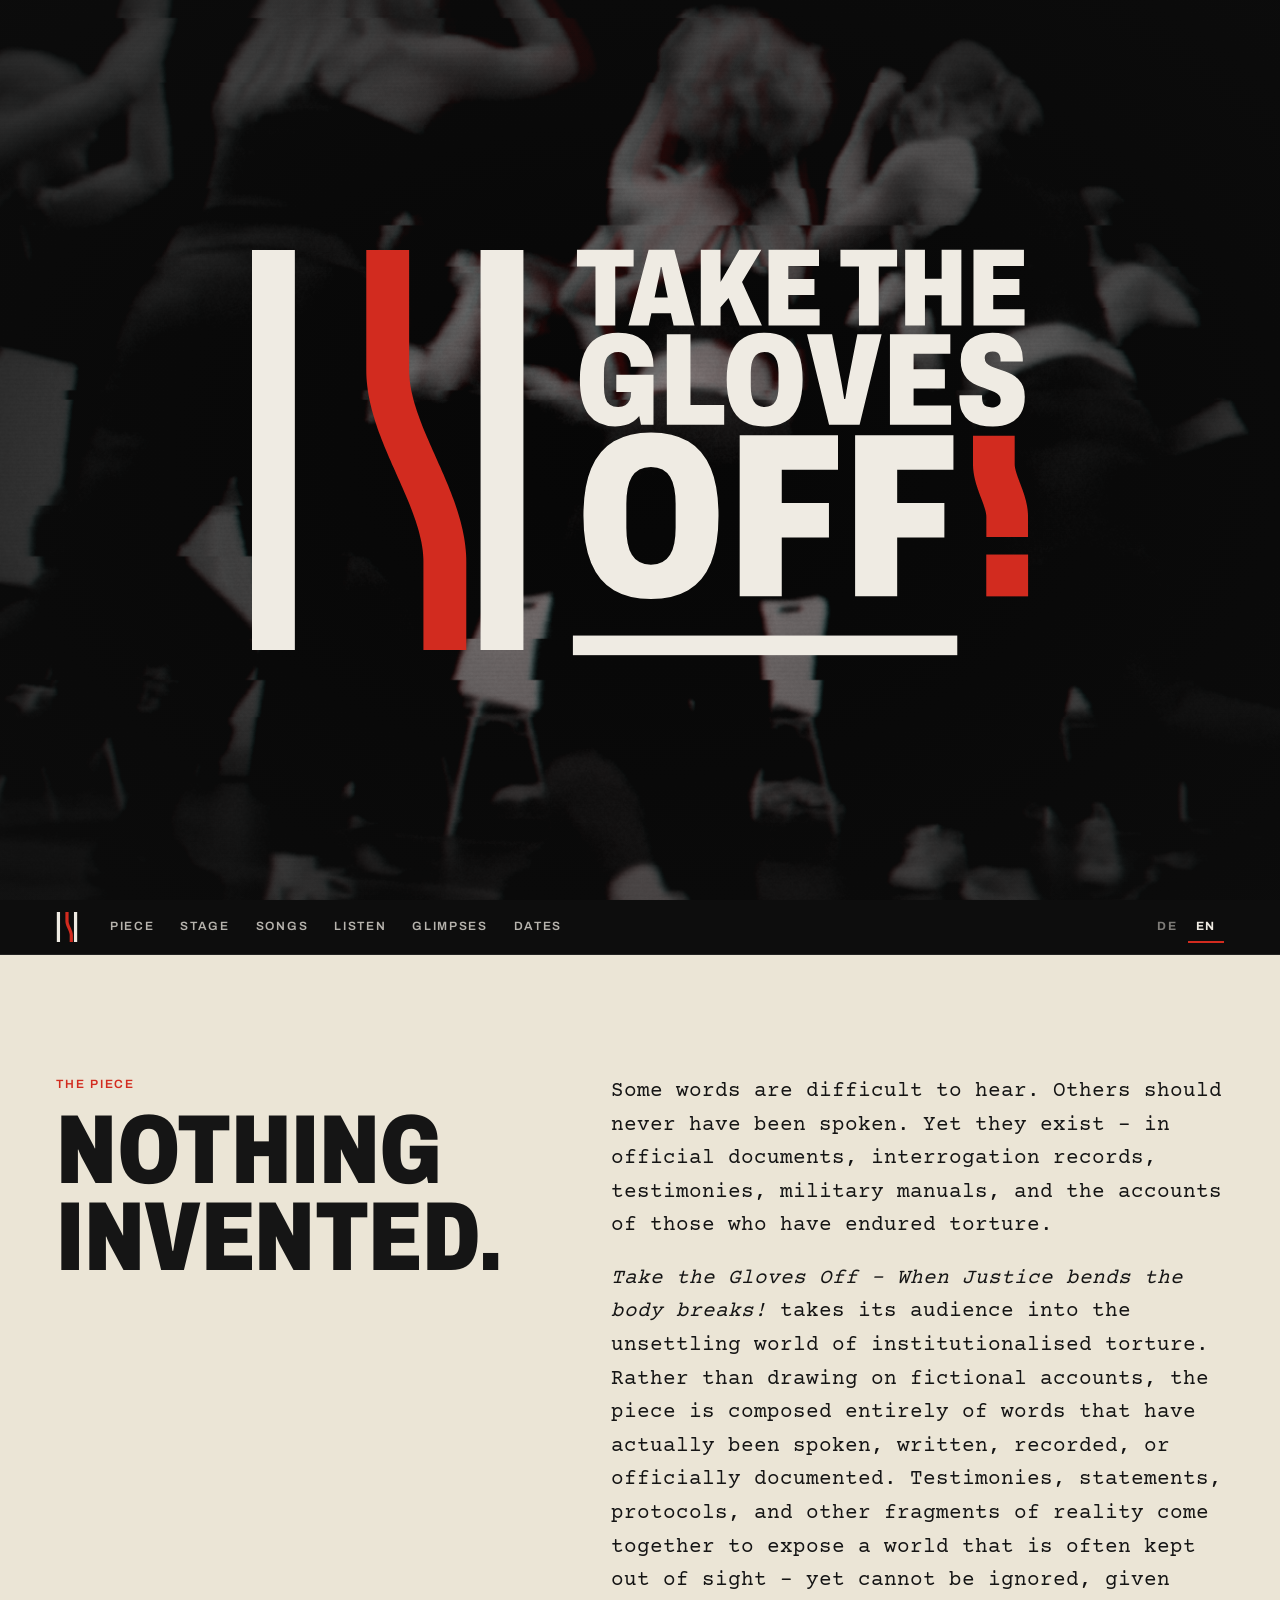
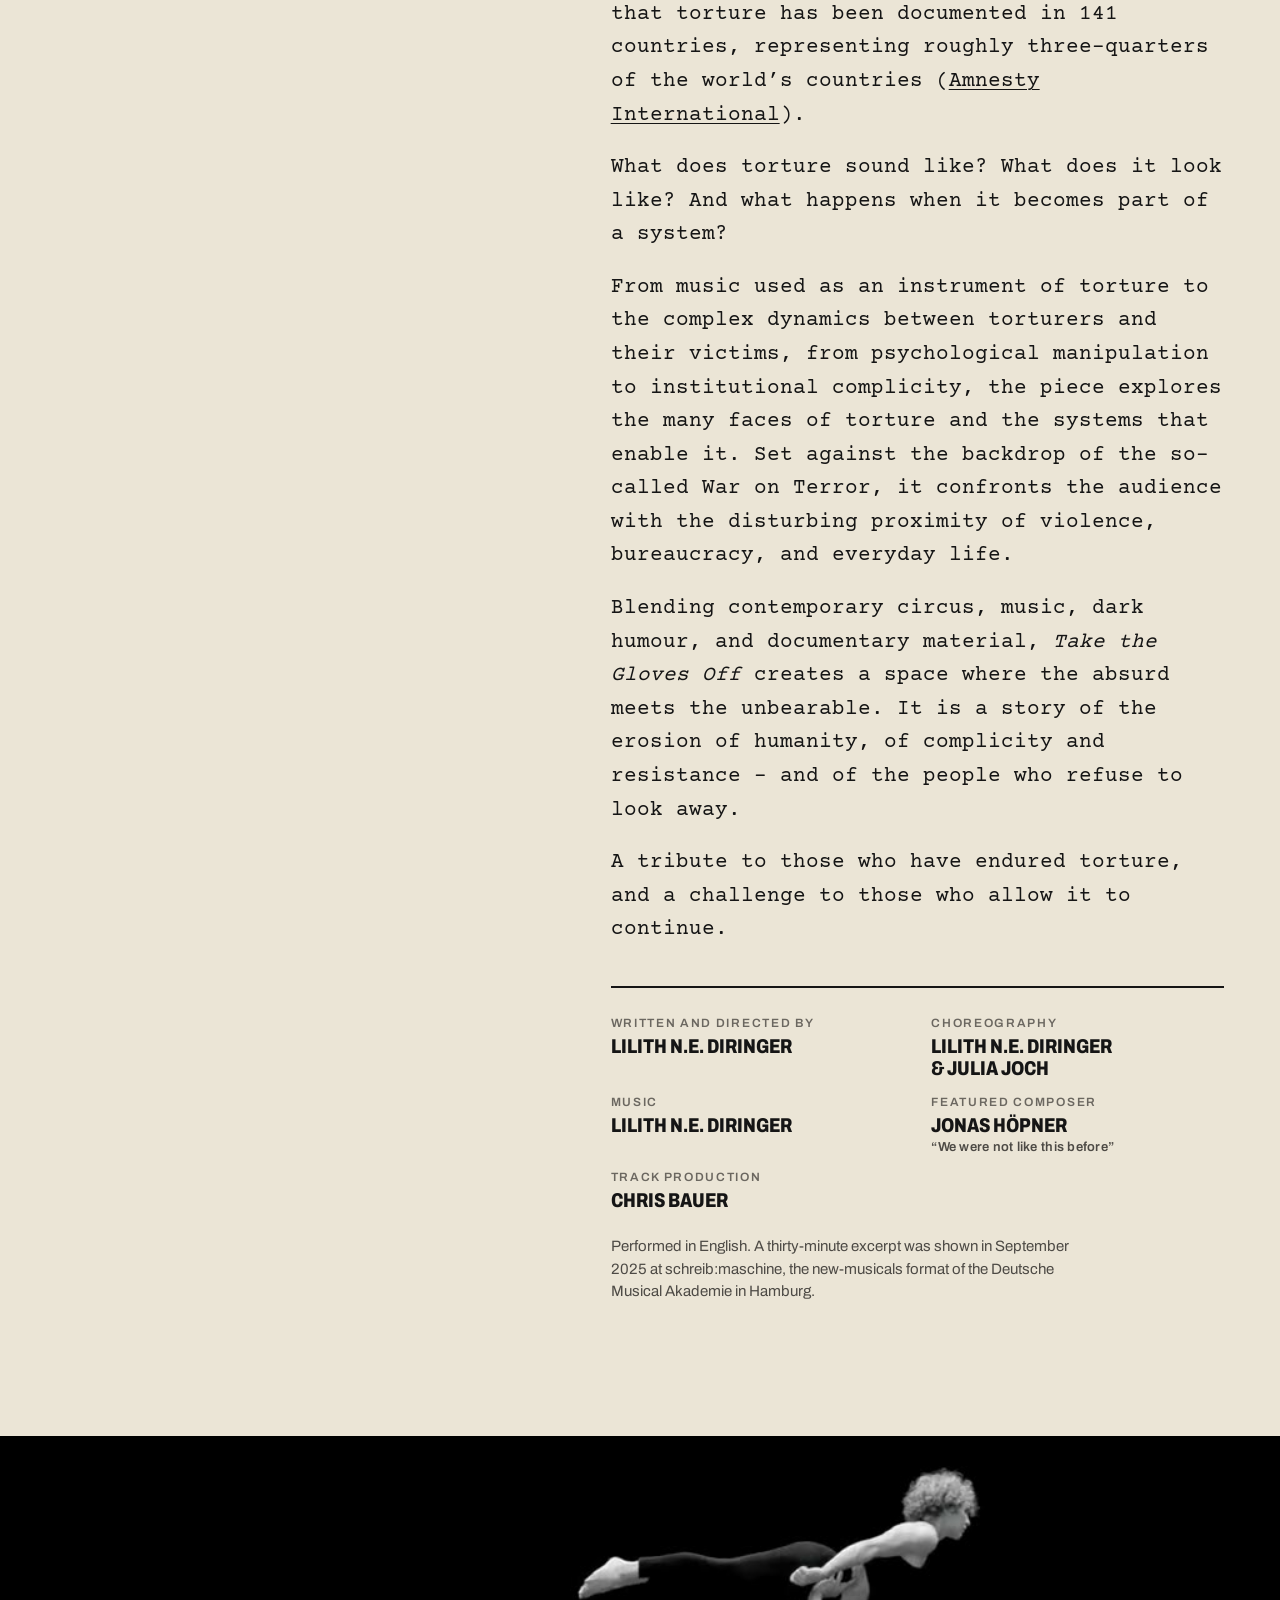
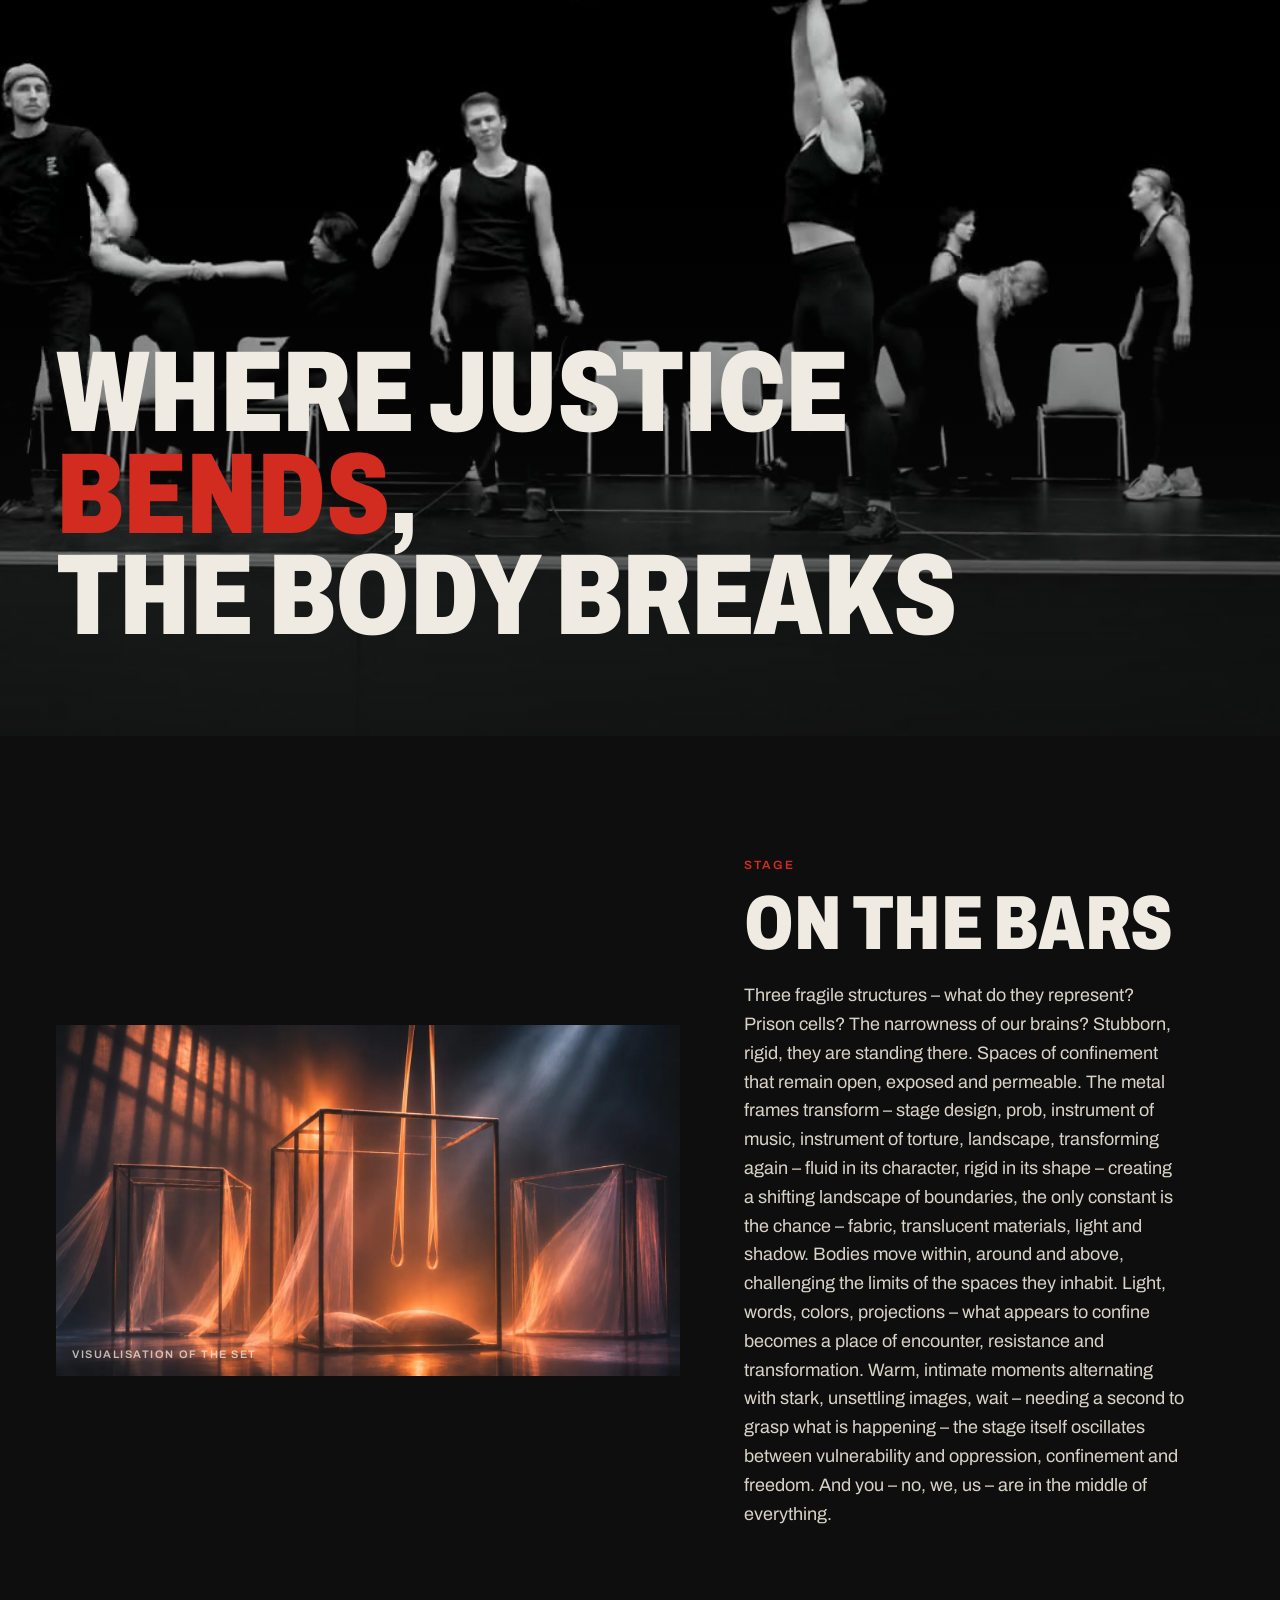
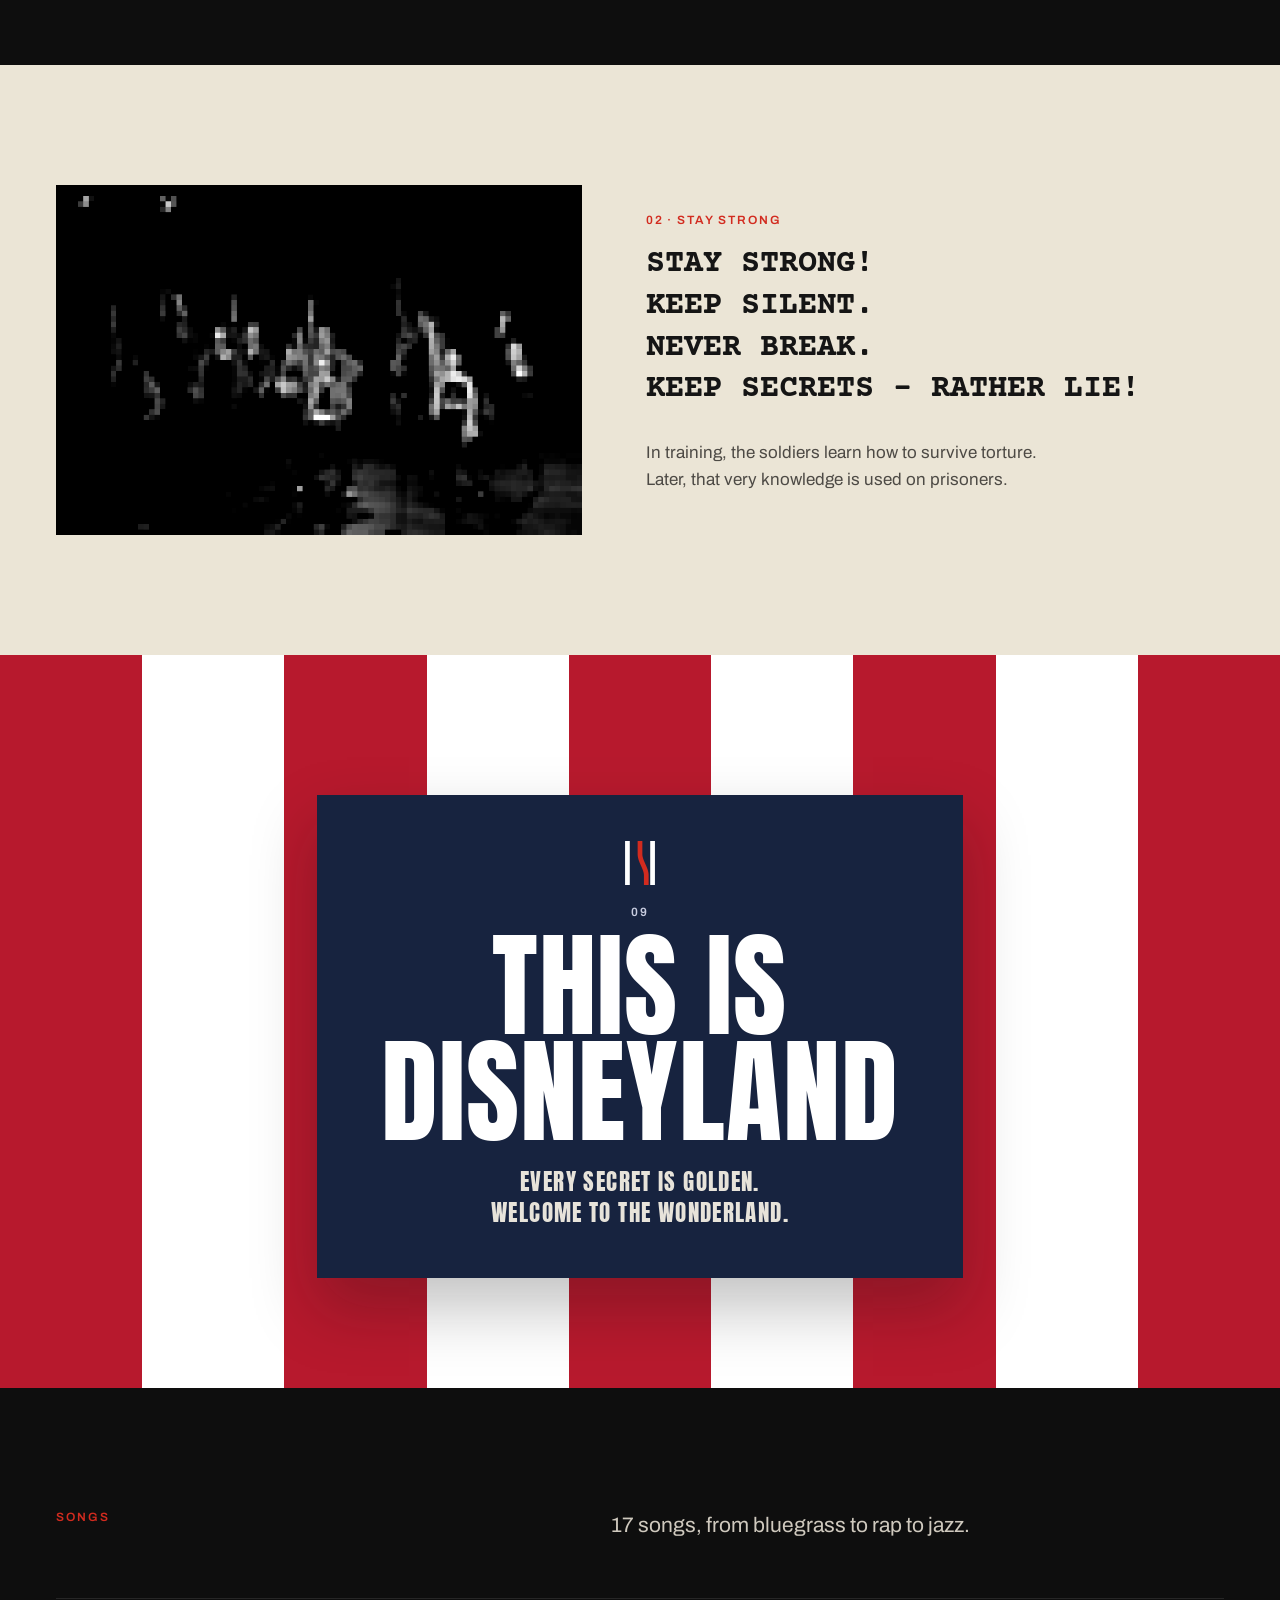
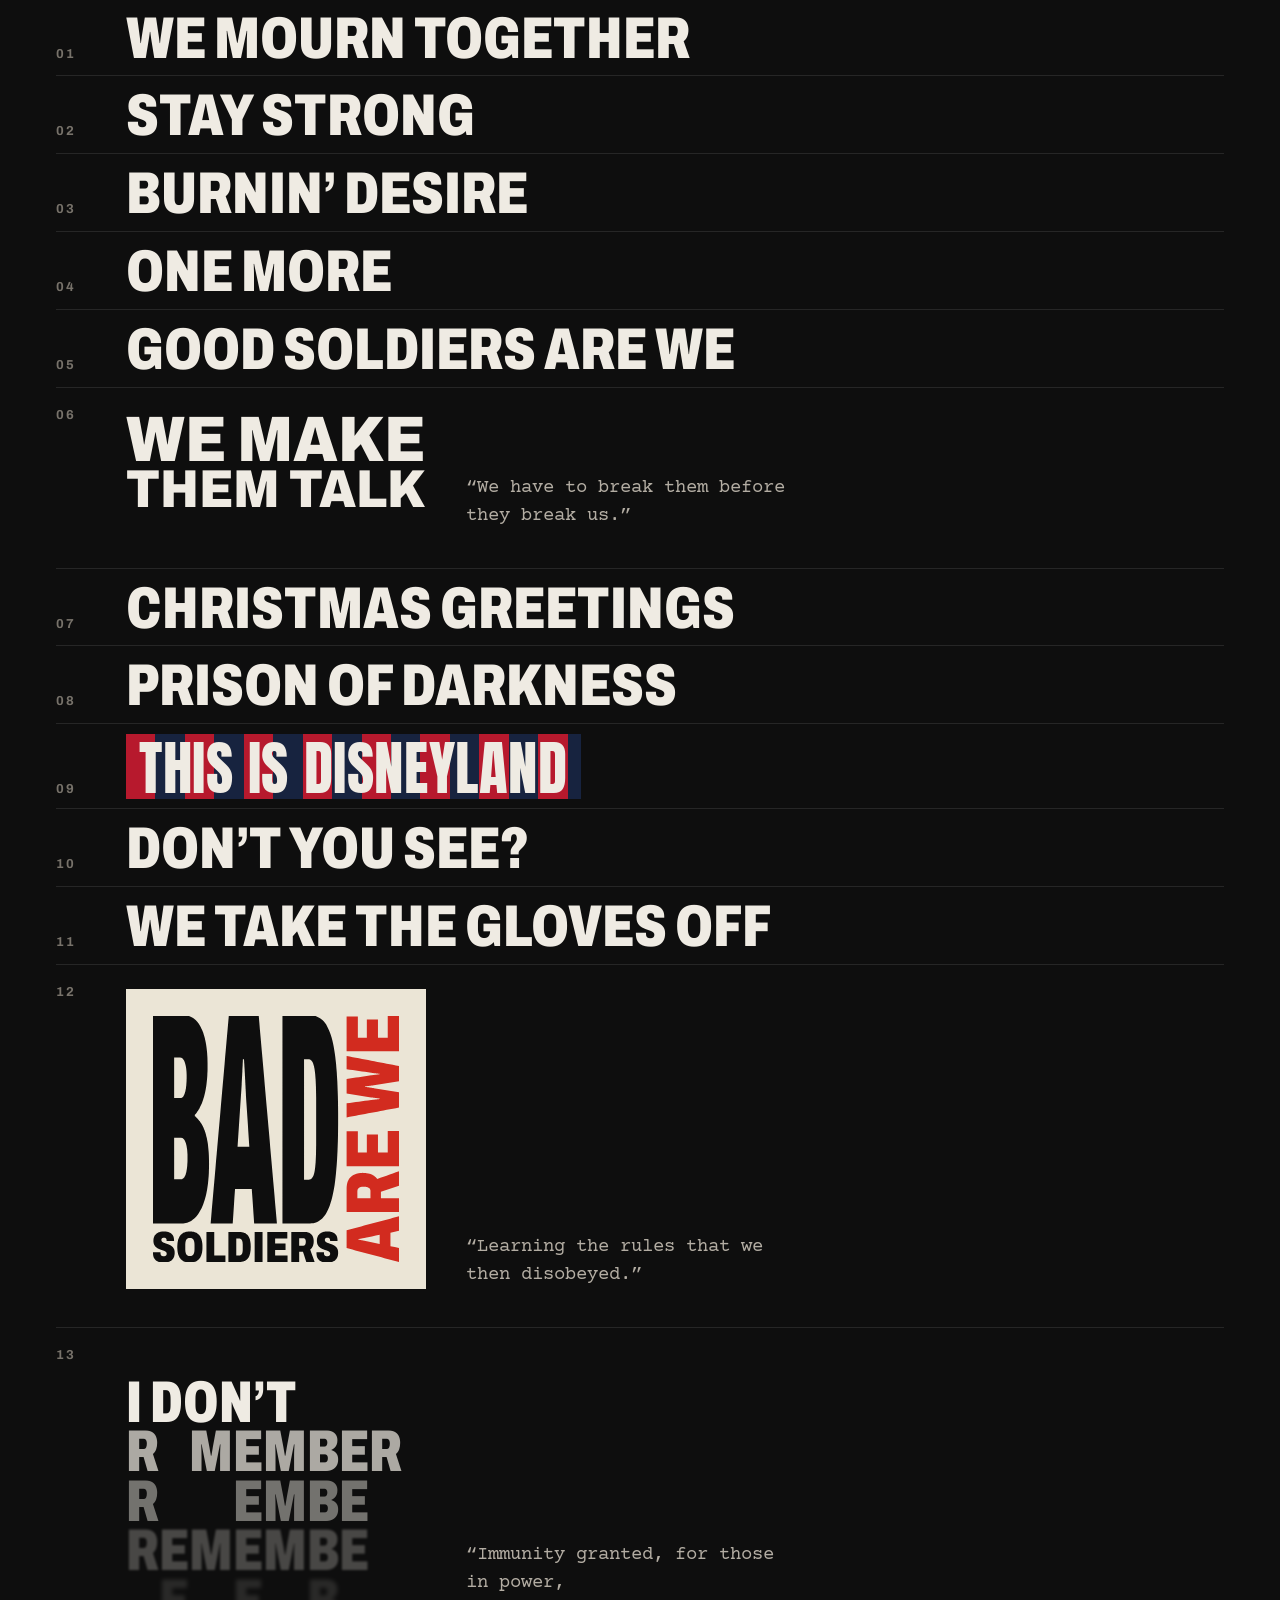
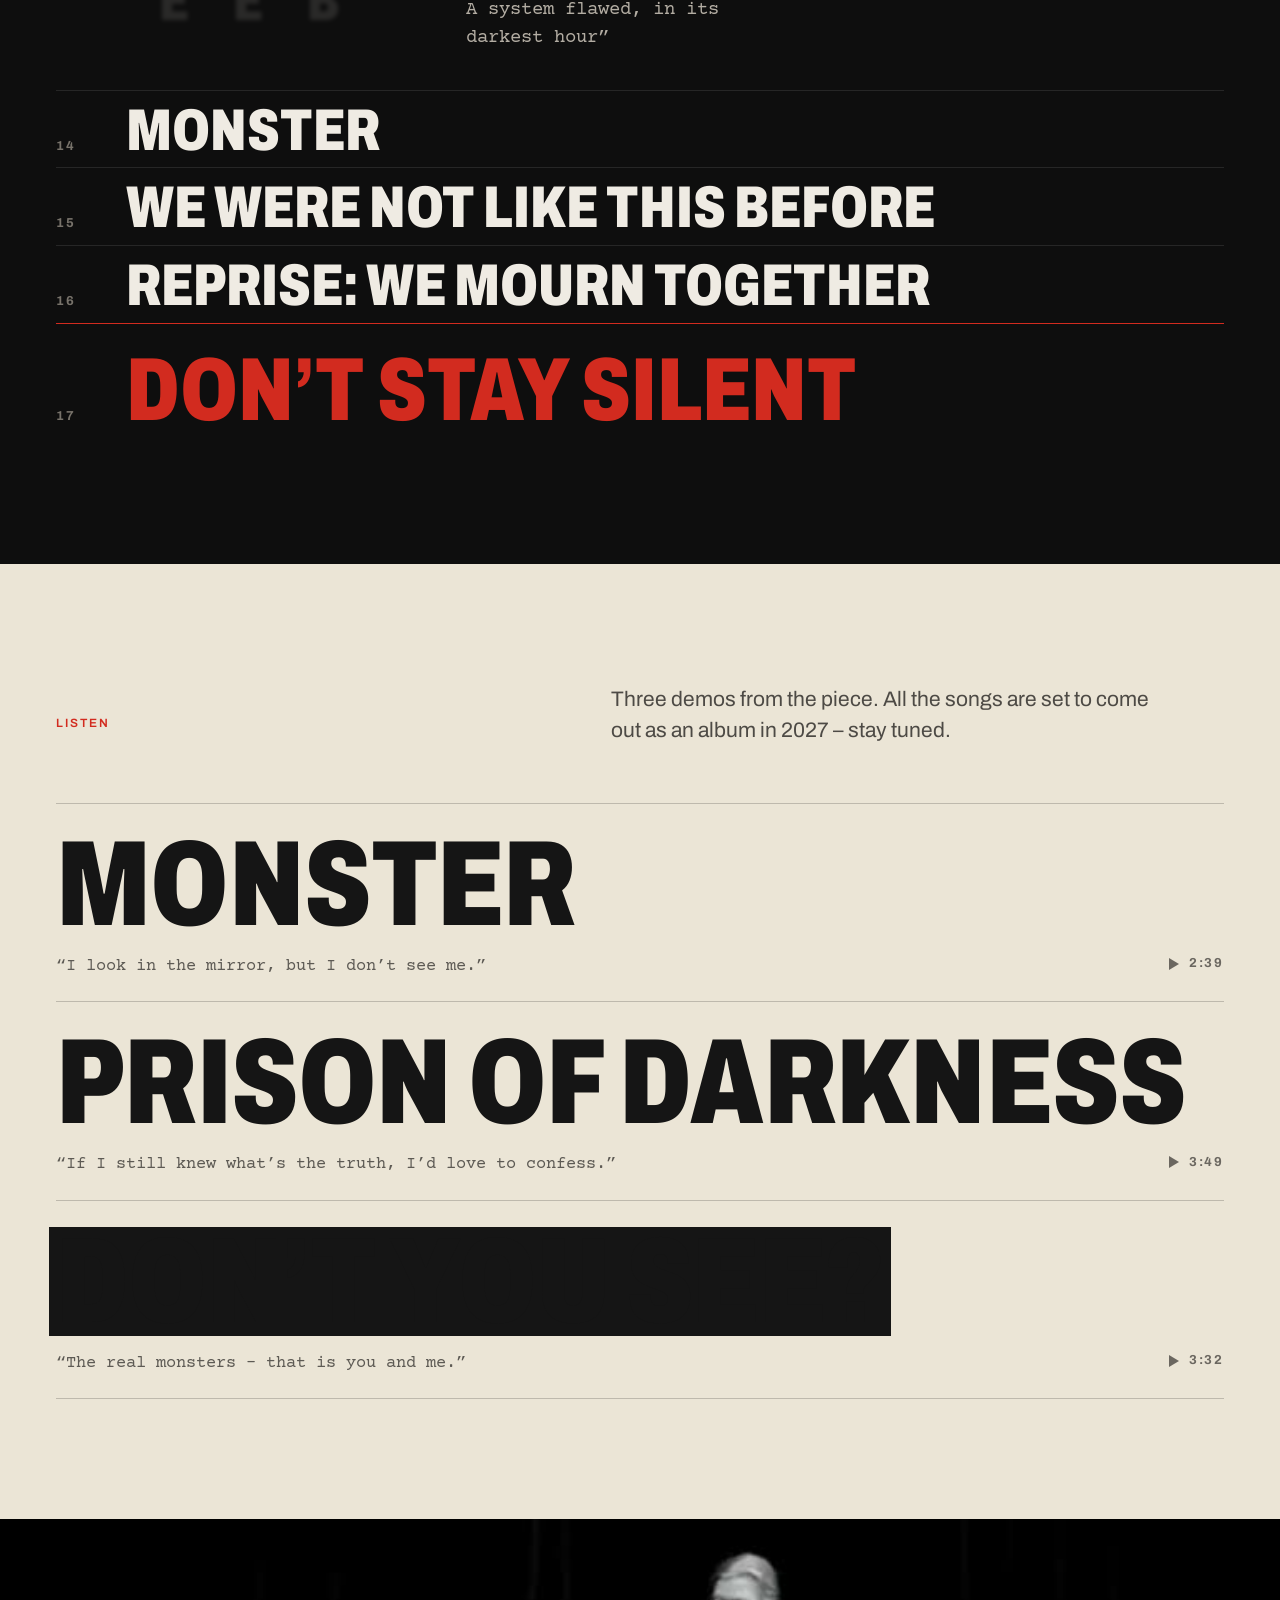
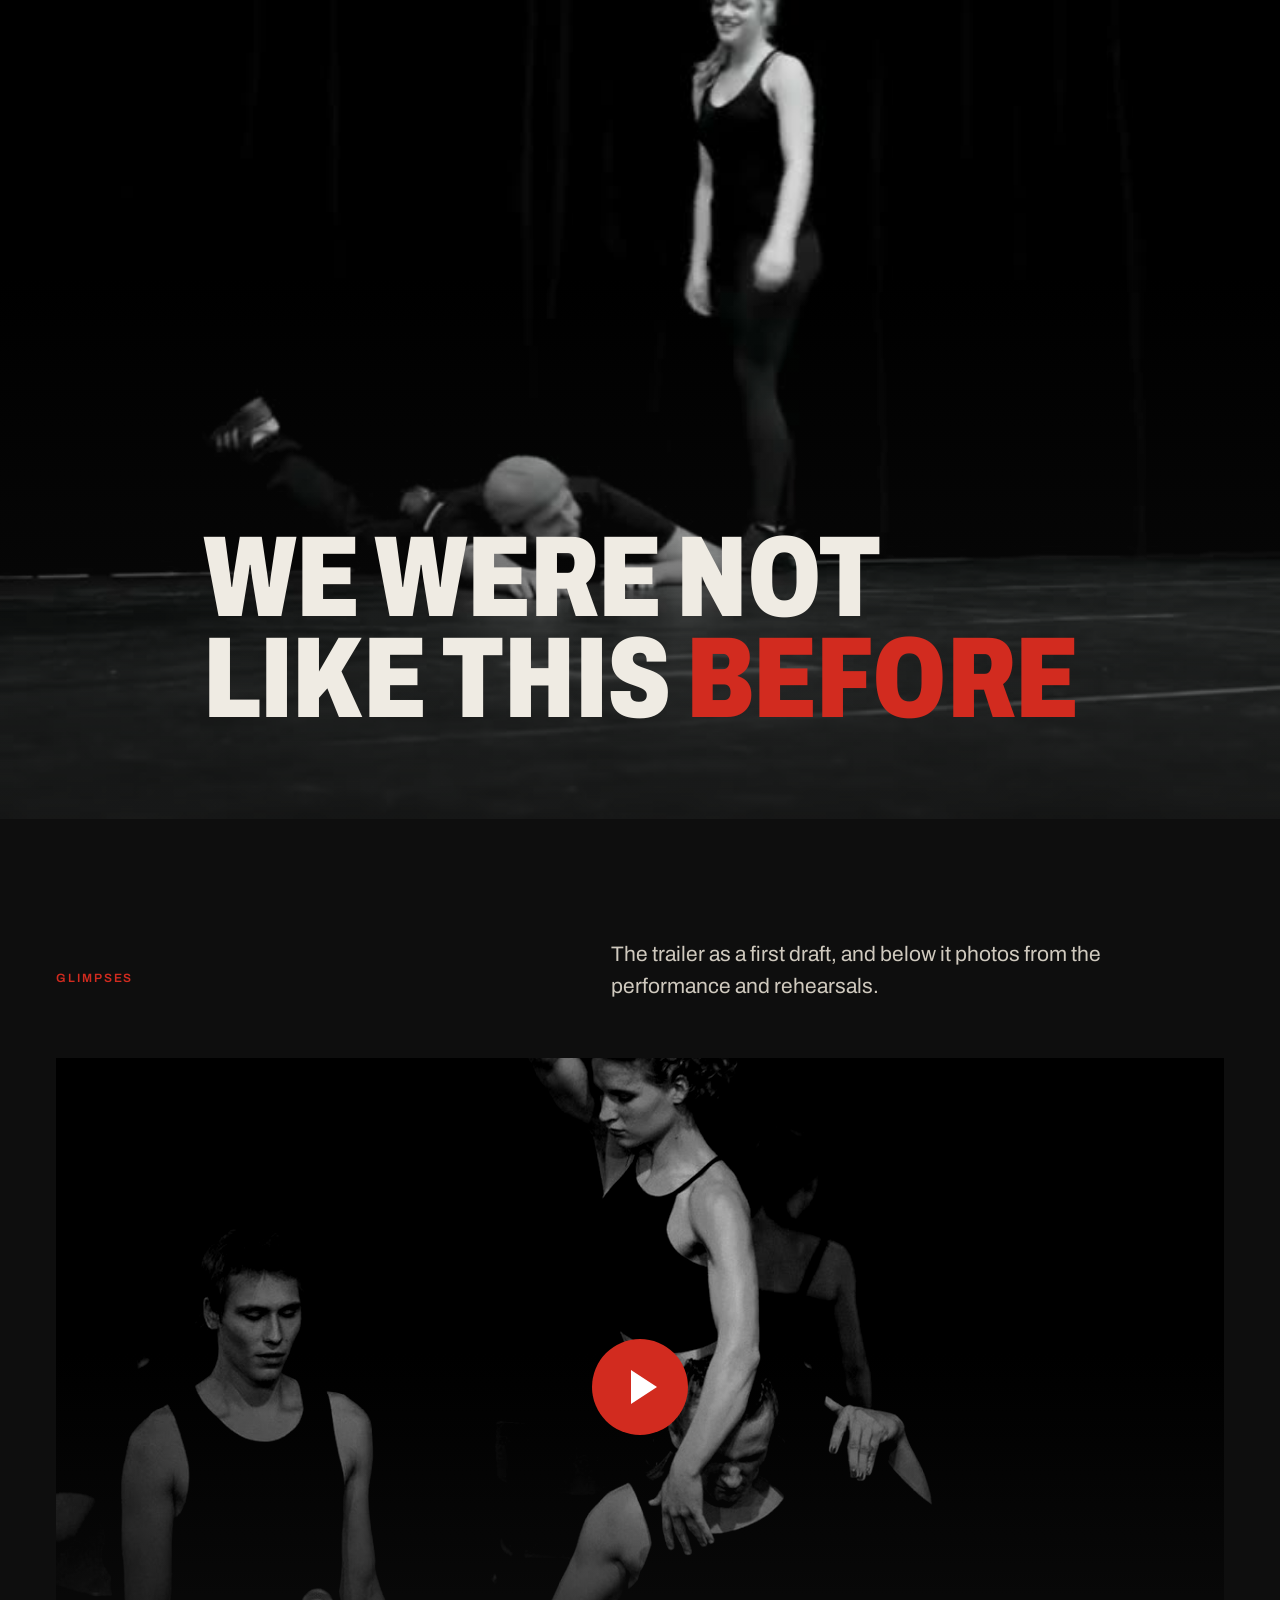
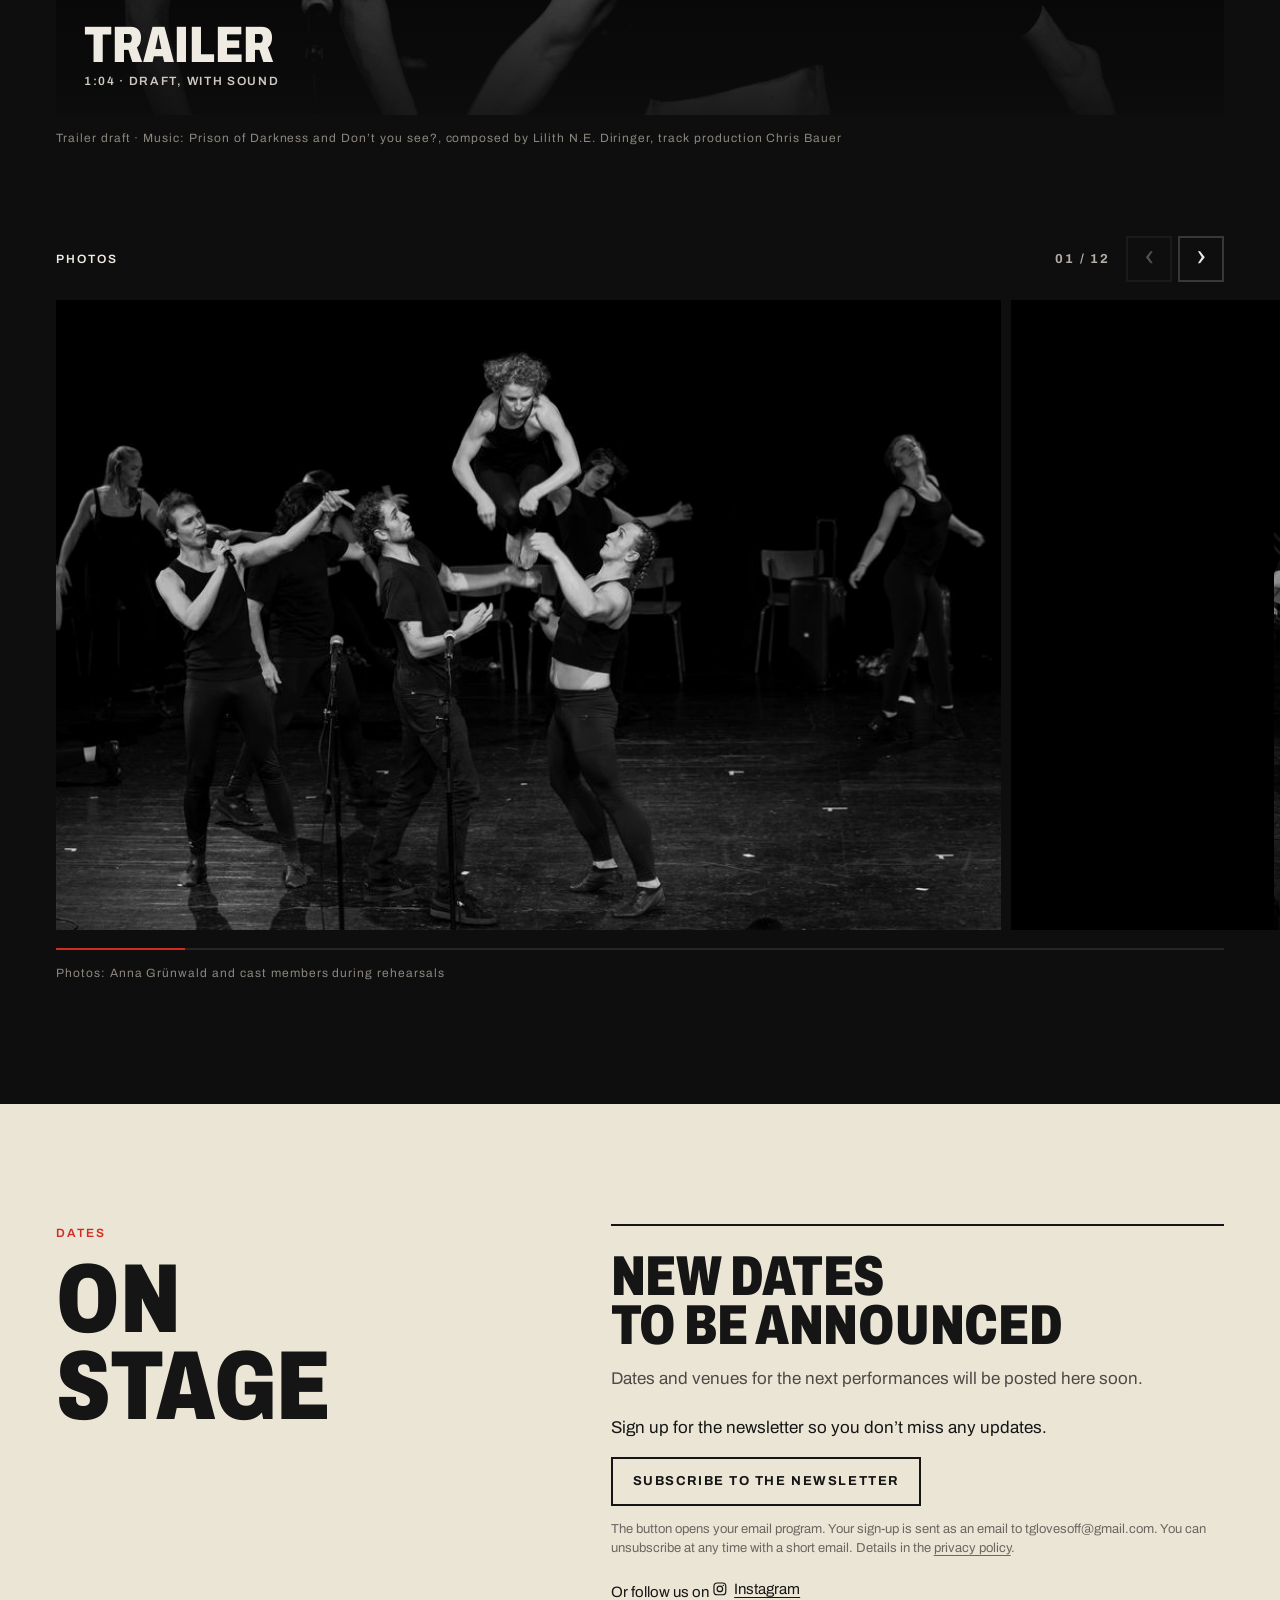
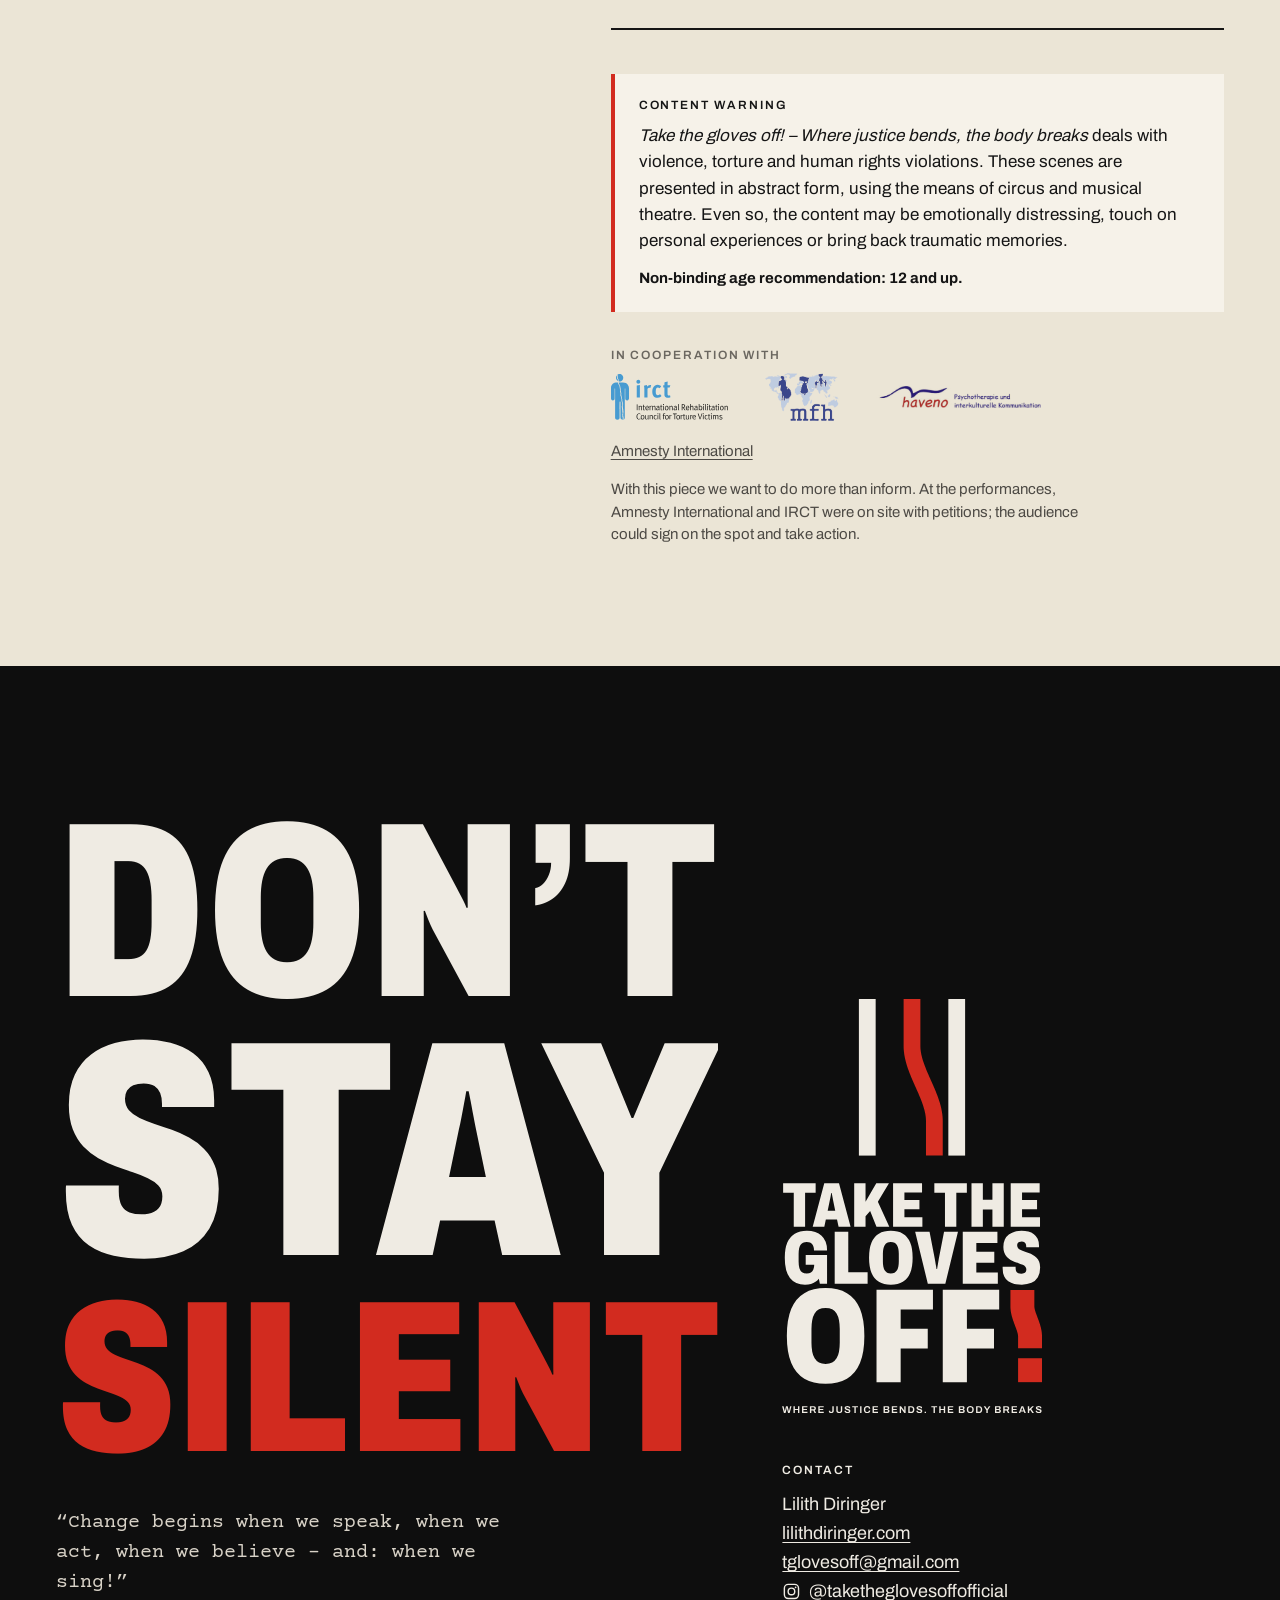
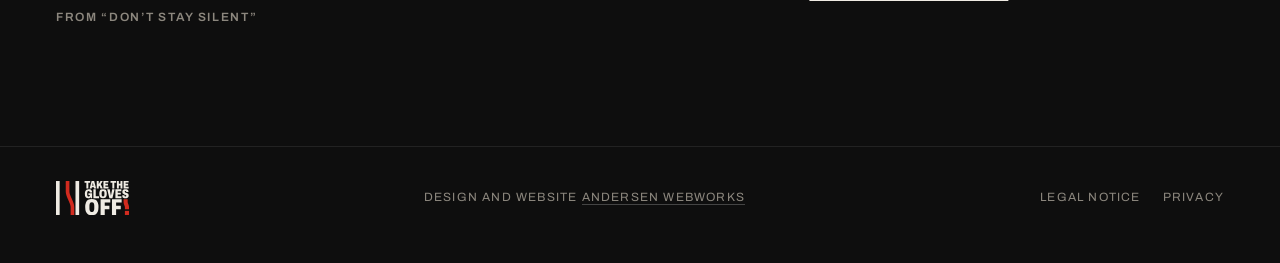
==== commit 6829a147: "Veröffentlichung aus 331d1e2 Co-Authored-By: Claude Opus 5.5 <noreply@anthropic.com>" ====
--- a/index.html
+++ b/index.html
@@ -320,6 +320,7 @@
 <footer>
   <div class="wrap">
     <img src="assets/logo/TTGO_logo-quer-klein_negativ.svg" alt="Take the gloves off!" class="flogo">
+    <p class="fcredit"><span data-l="de">Gestaltung und Website</span><span data-l="en">Design and website</span> <a href="https://andersen-webworks.de" rel="noopener">andersen webworks</a></p>
     <nav><a href="impressum.html"><span data-l="de">Impressum</span><span data-l="en">Legal notice</span></a><a href="datenschutz.html"><span data-l="de">Datenschutz</span><span data-l="en">Privacy</span></a></nav>
   </div>
 </footer>
--- a/assets/lp.css
+++ b/assets/lp.css
@@ -269,6 +269,9 @@
 footer nav { display: flex; gap: 22px; }
 footer a { text-decoration: none; letter-spacing: .1em; text-transform: uppercase; font-size: 12px; }
 footer a:hover { color: var(--white); }
+footer .fcredit { margin: 0; font-size: 12px; letter-spacing: .1em; text-transform: uppercase; }
+footer .fcredit a { color: inherit; border-bottom: 1px solid #444; }
+footer .fcredit a:hover { color: var(--white); }
 
 /* Songliste: 06, 12 und 13 öffnen sich zum Schriftspiel, wenn man hinkommt */
 .songs li.auf .zu, .songs li.auf .offen { grid-column: 2; display: grid; transition: grid-template-rows .9s cubic-bezier(.7,0,.2,1), opacity .6s; }
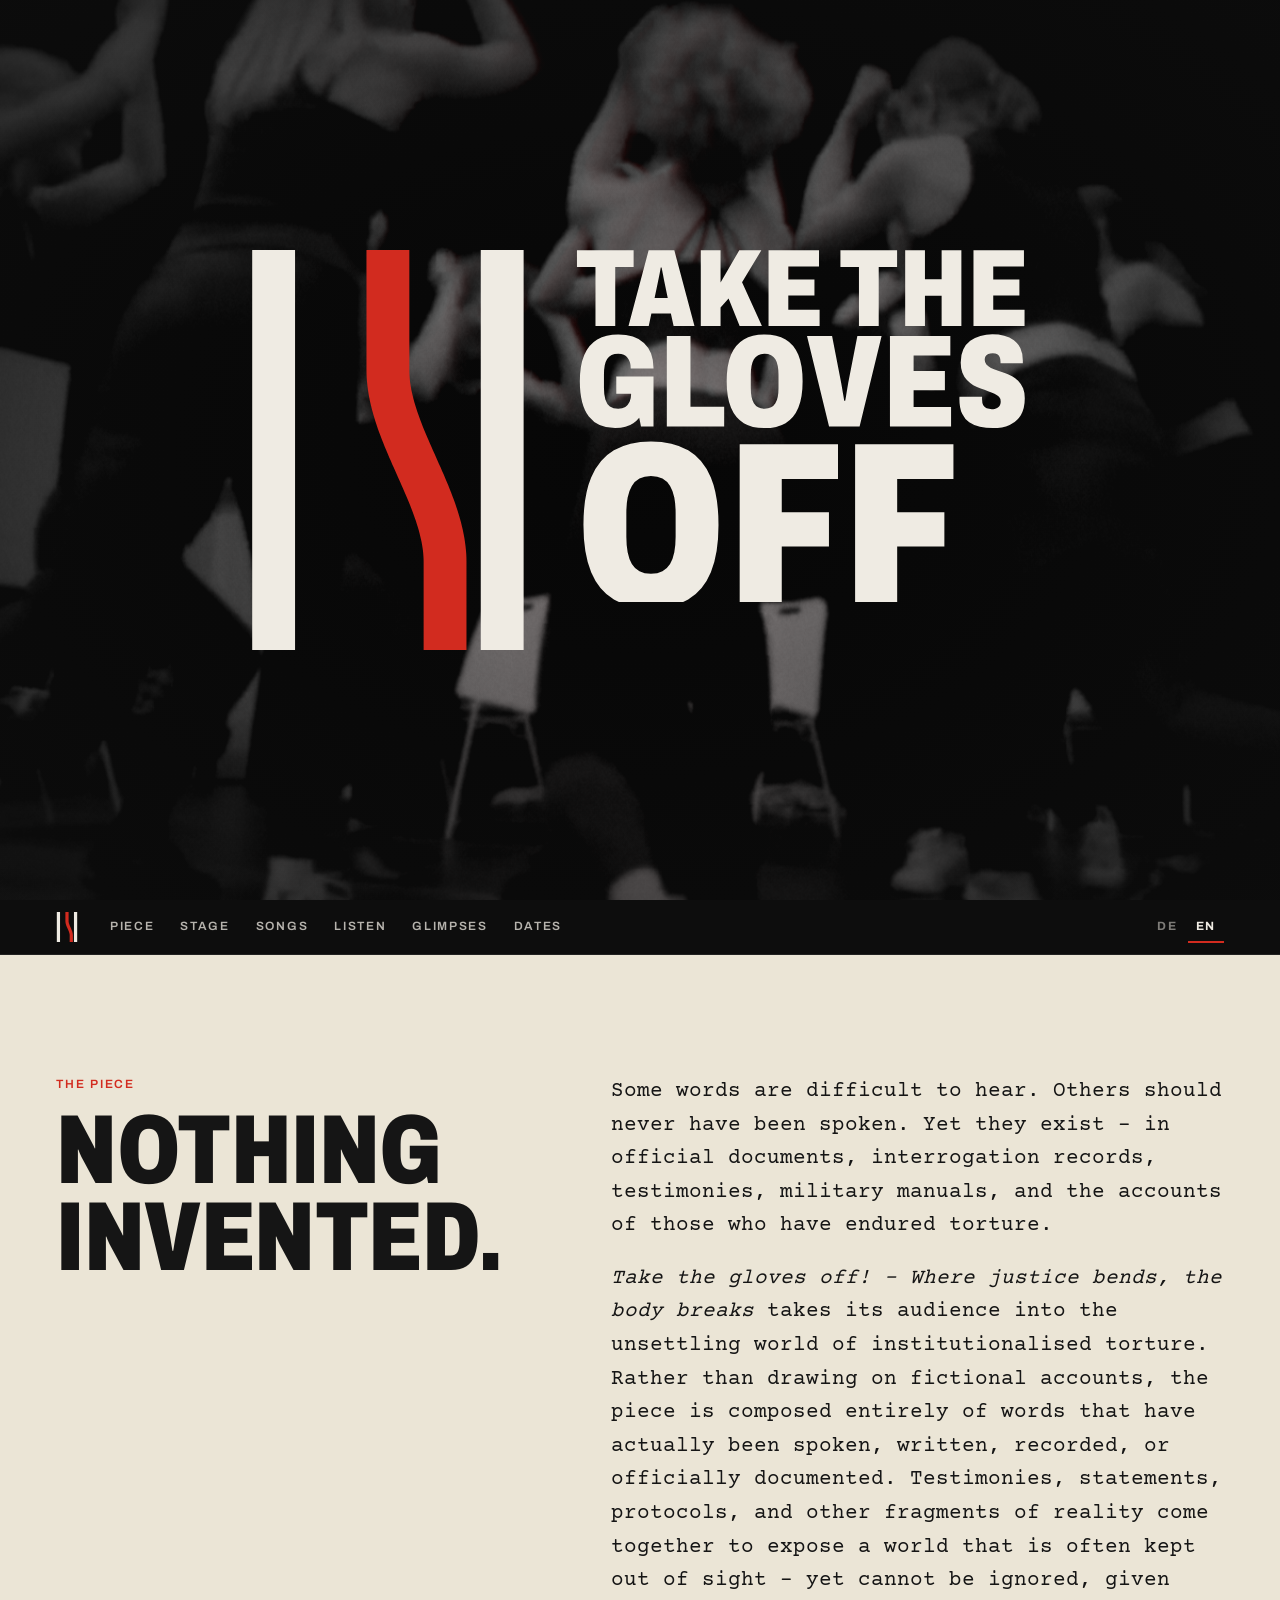
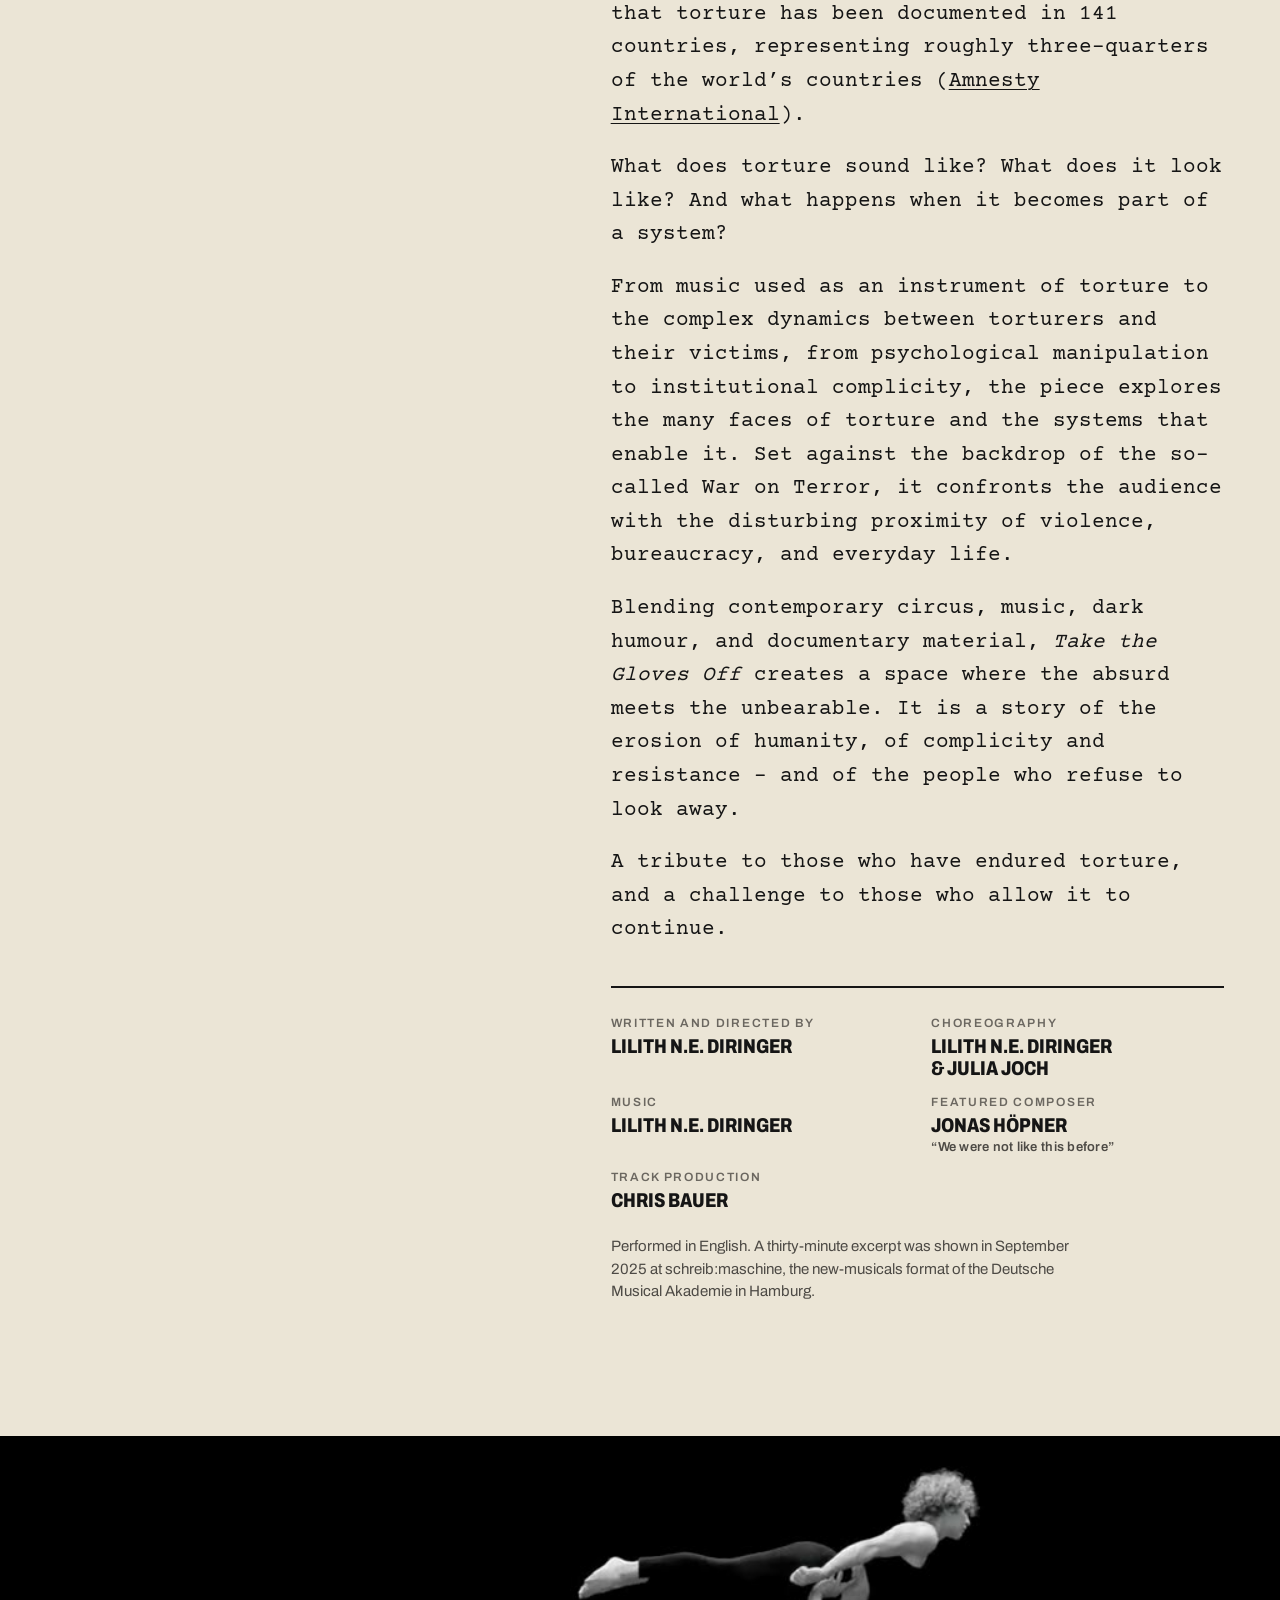
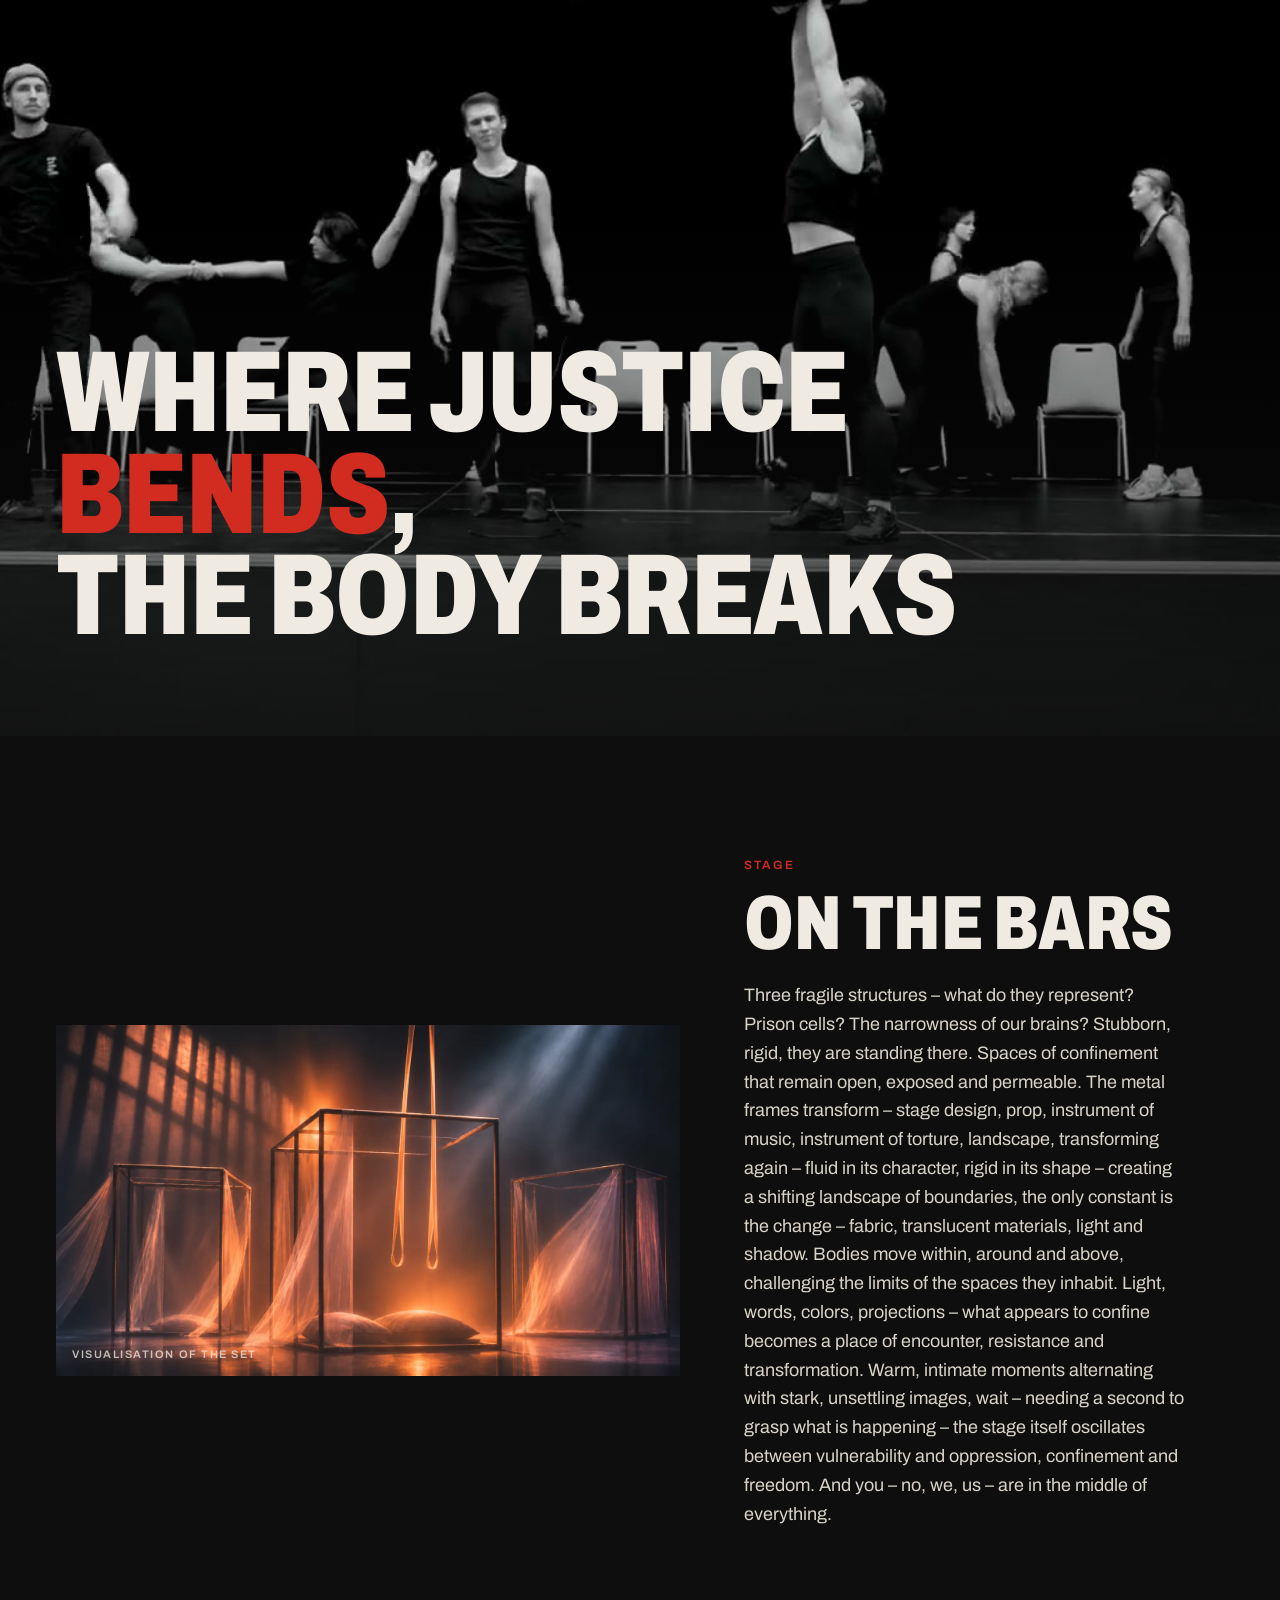
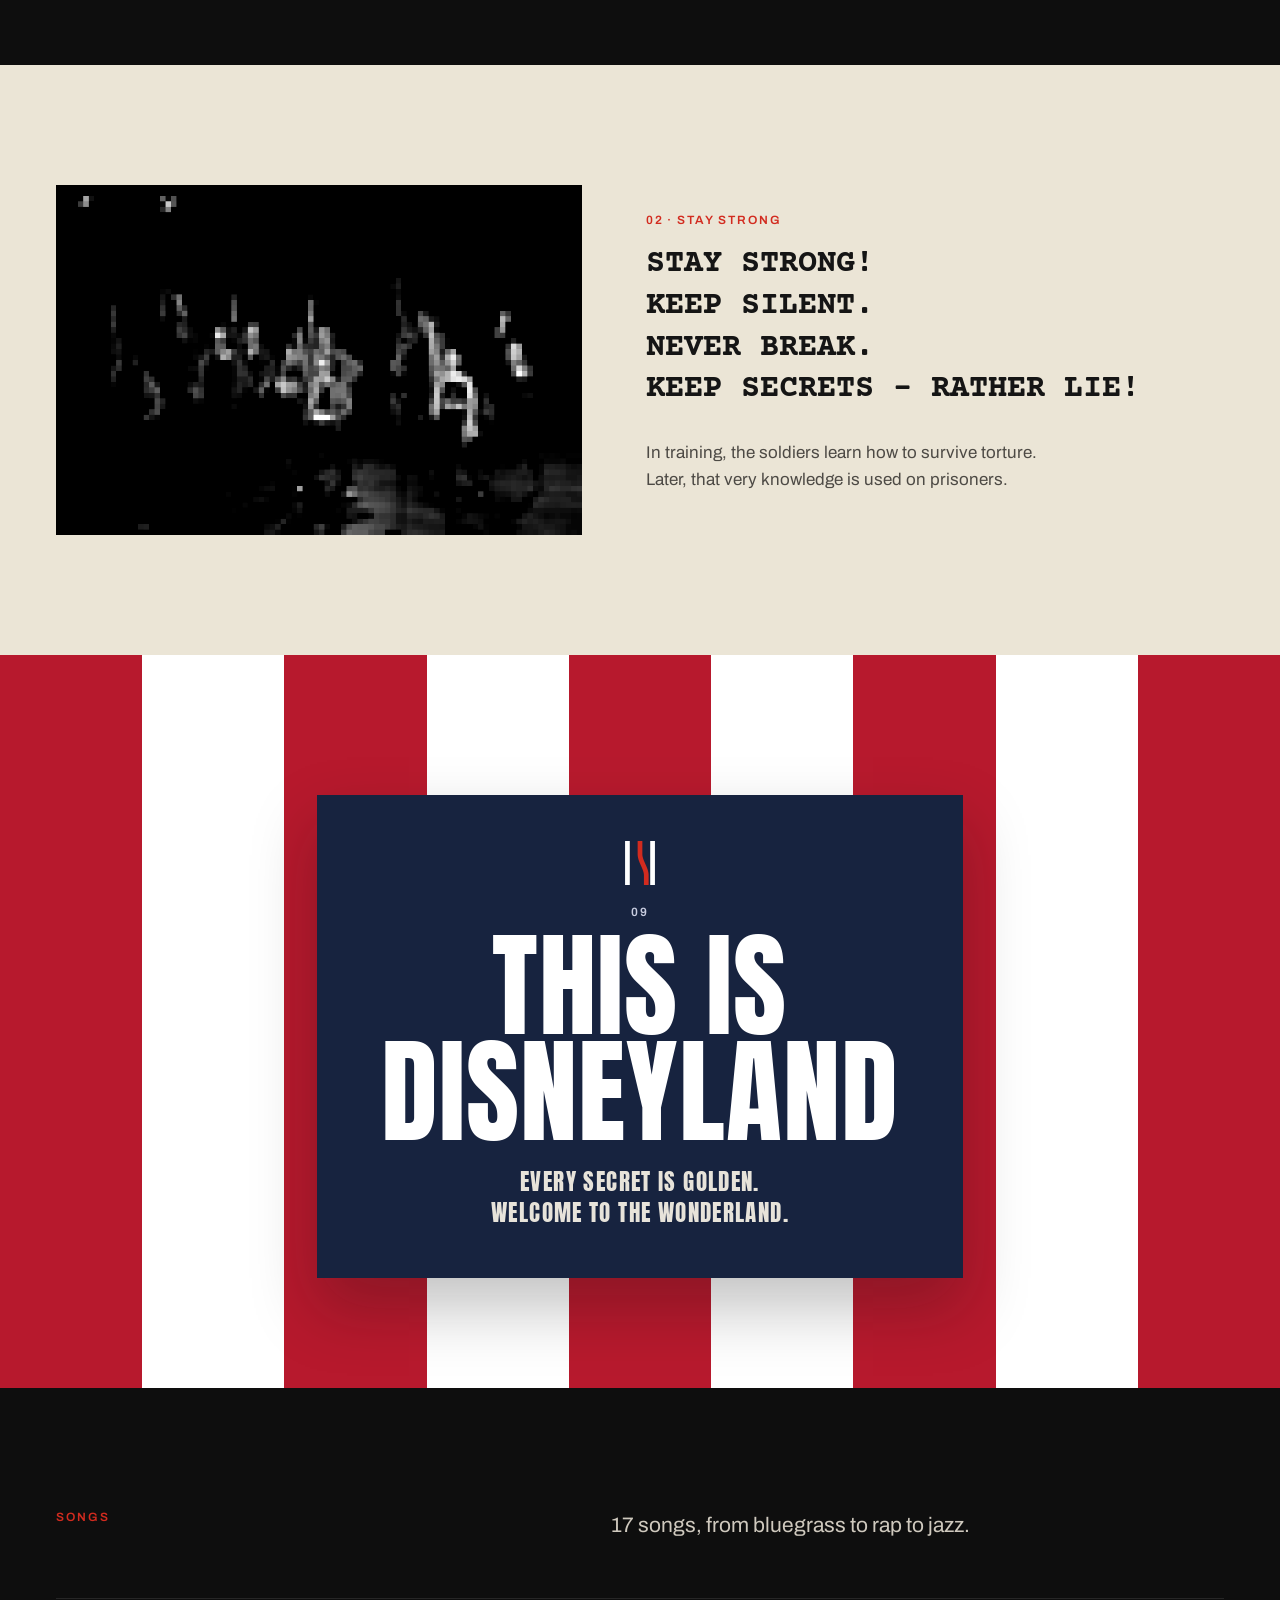
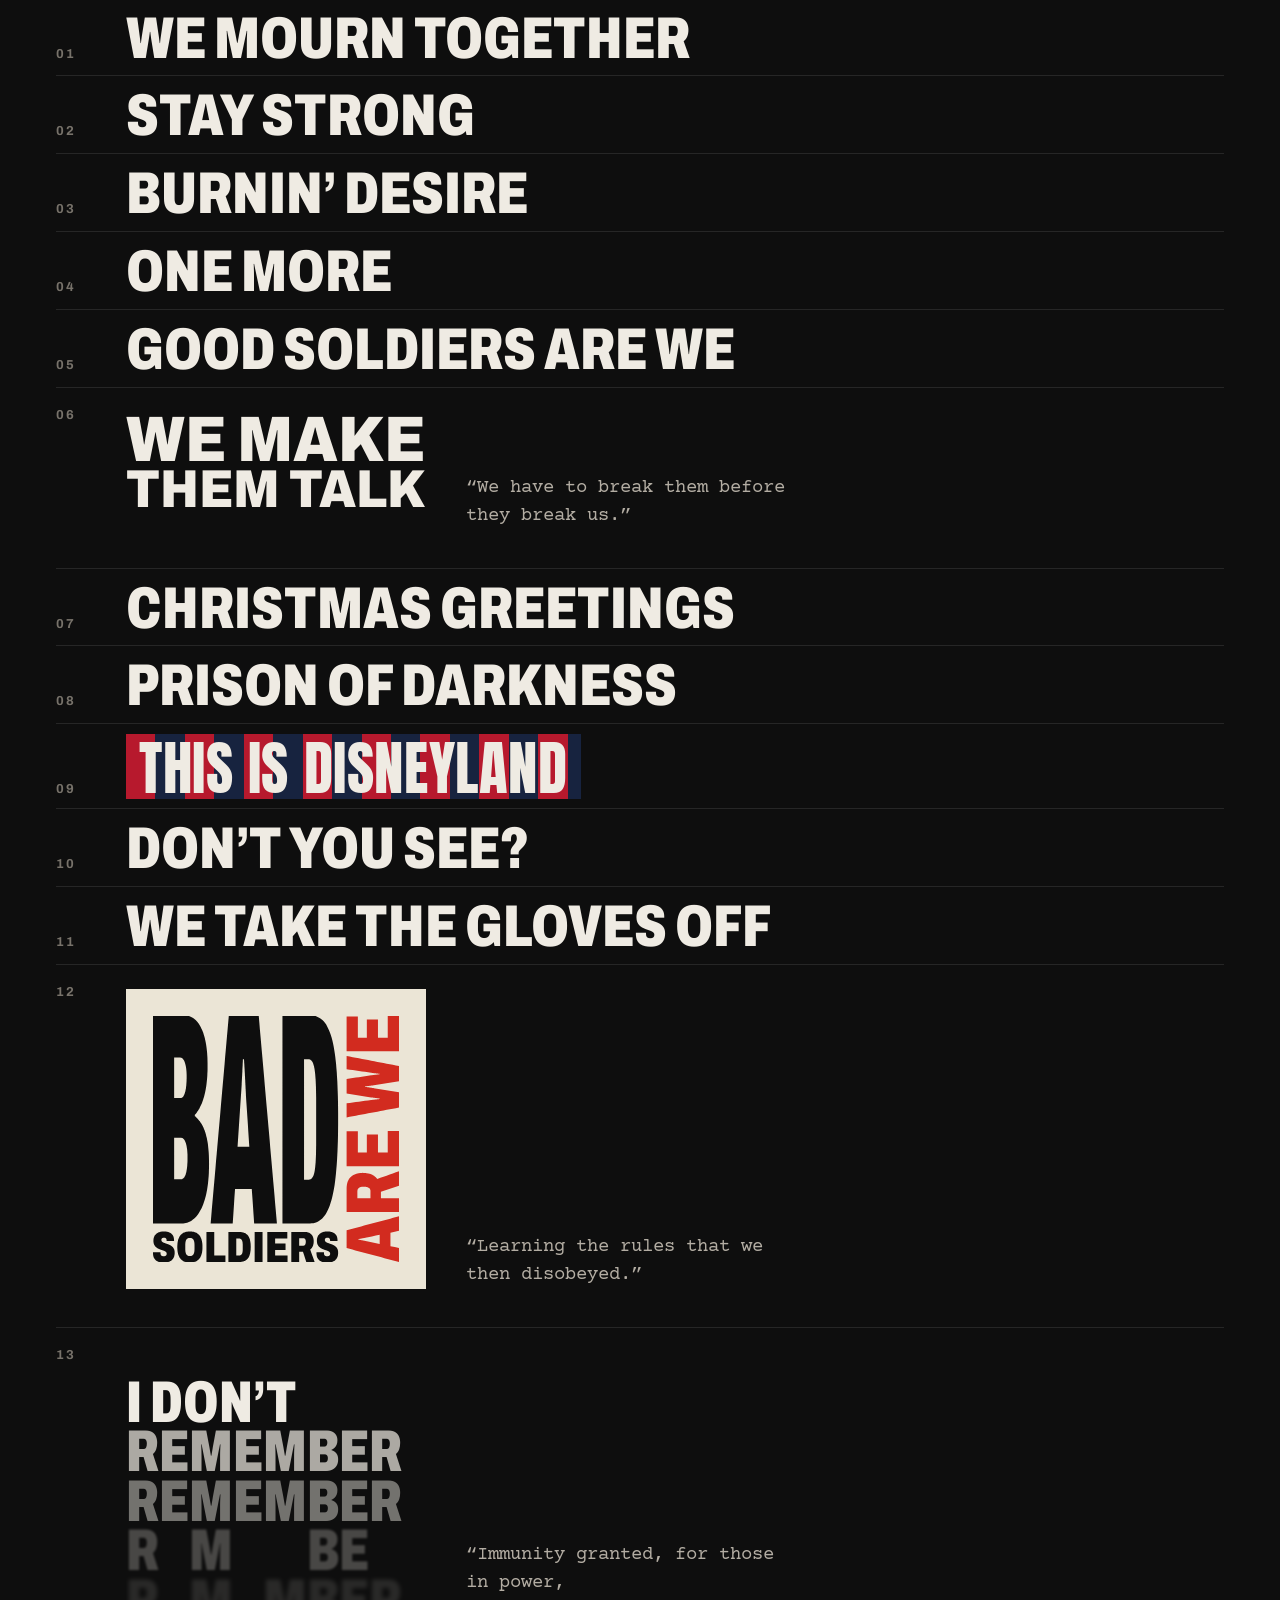
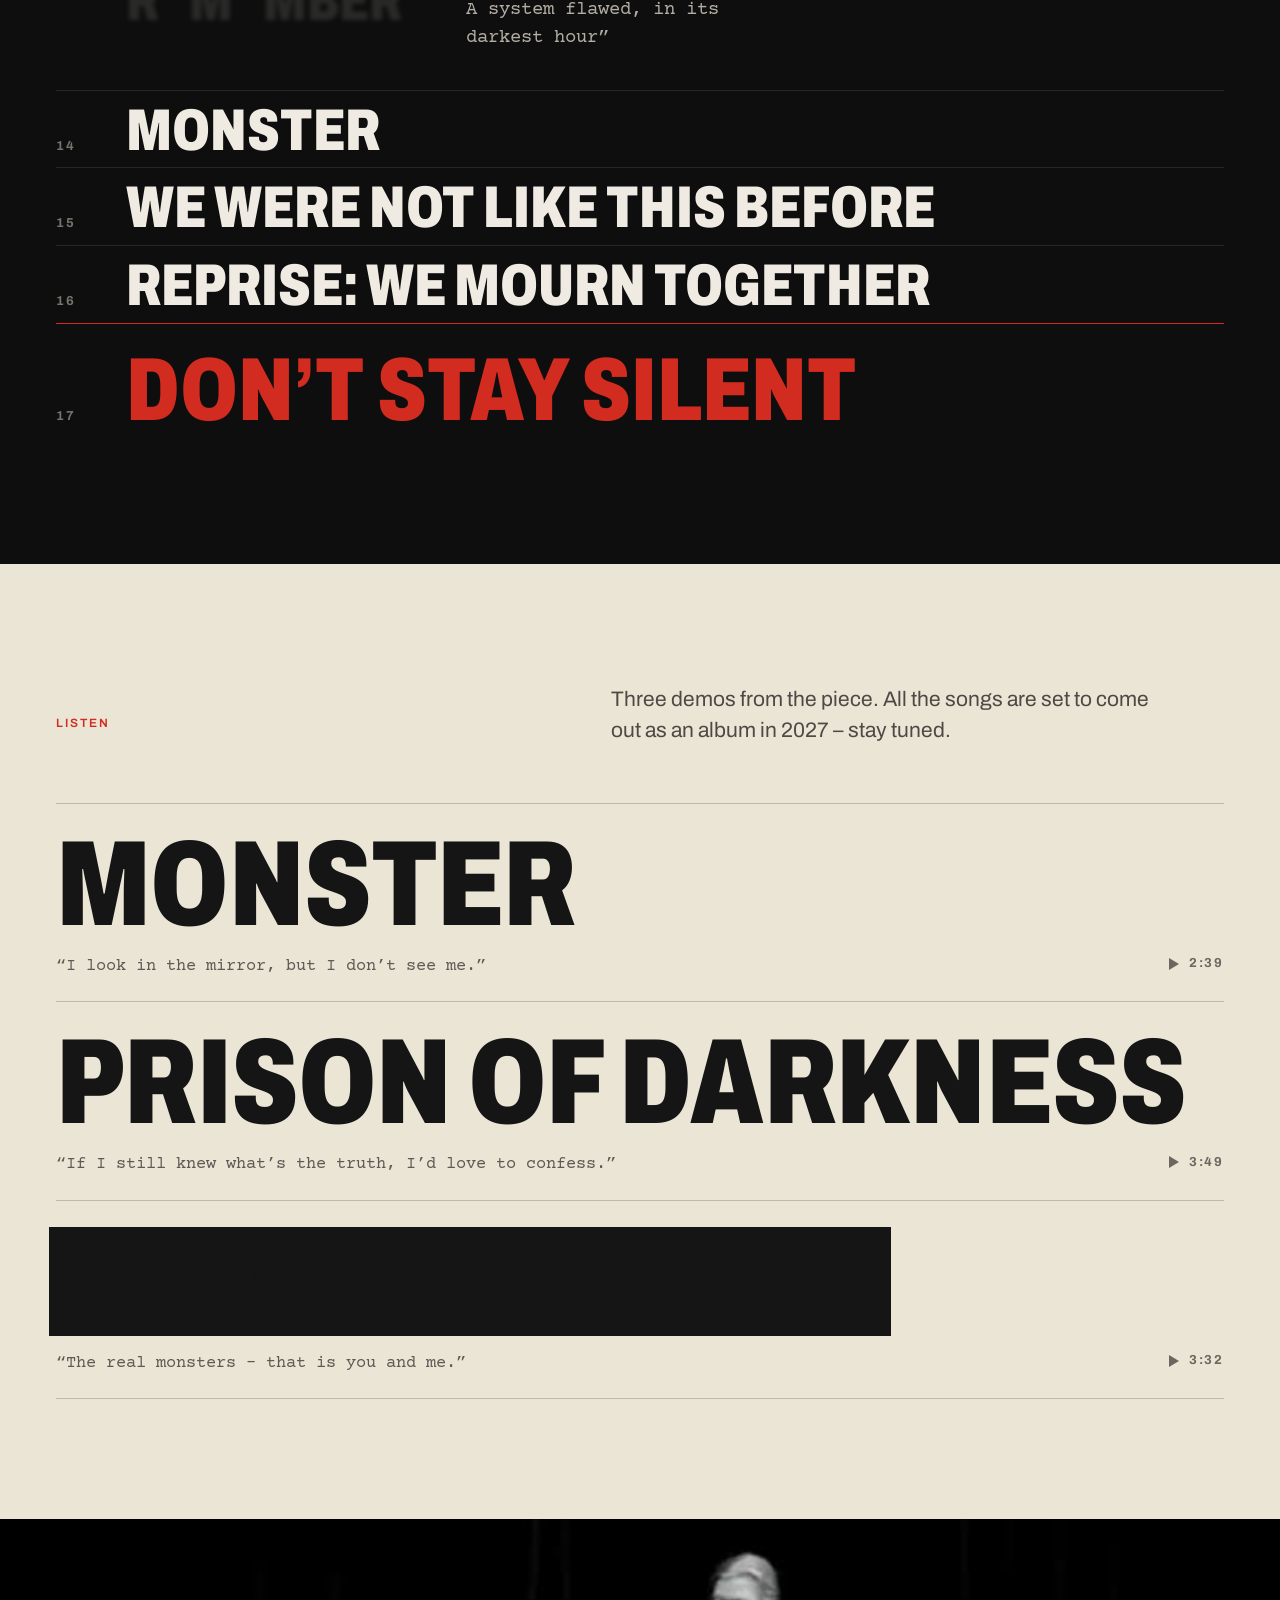
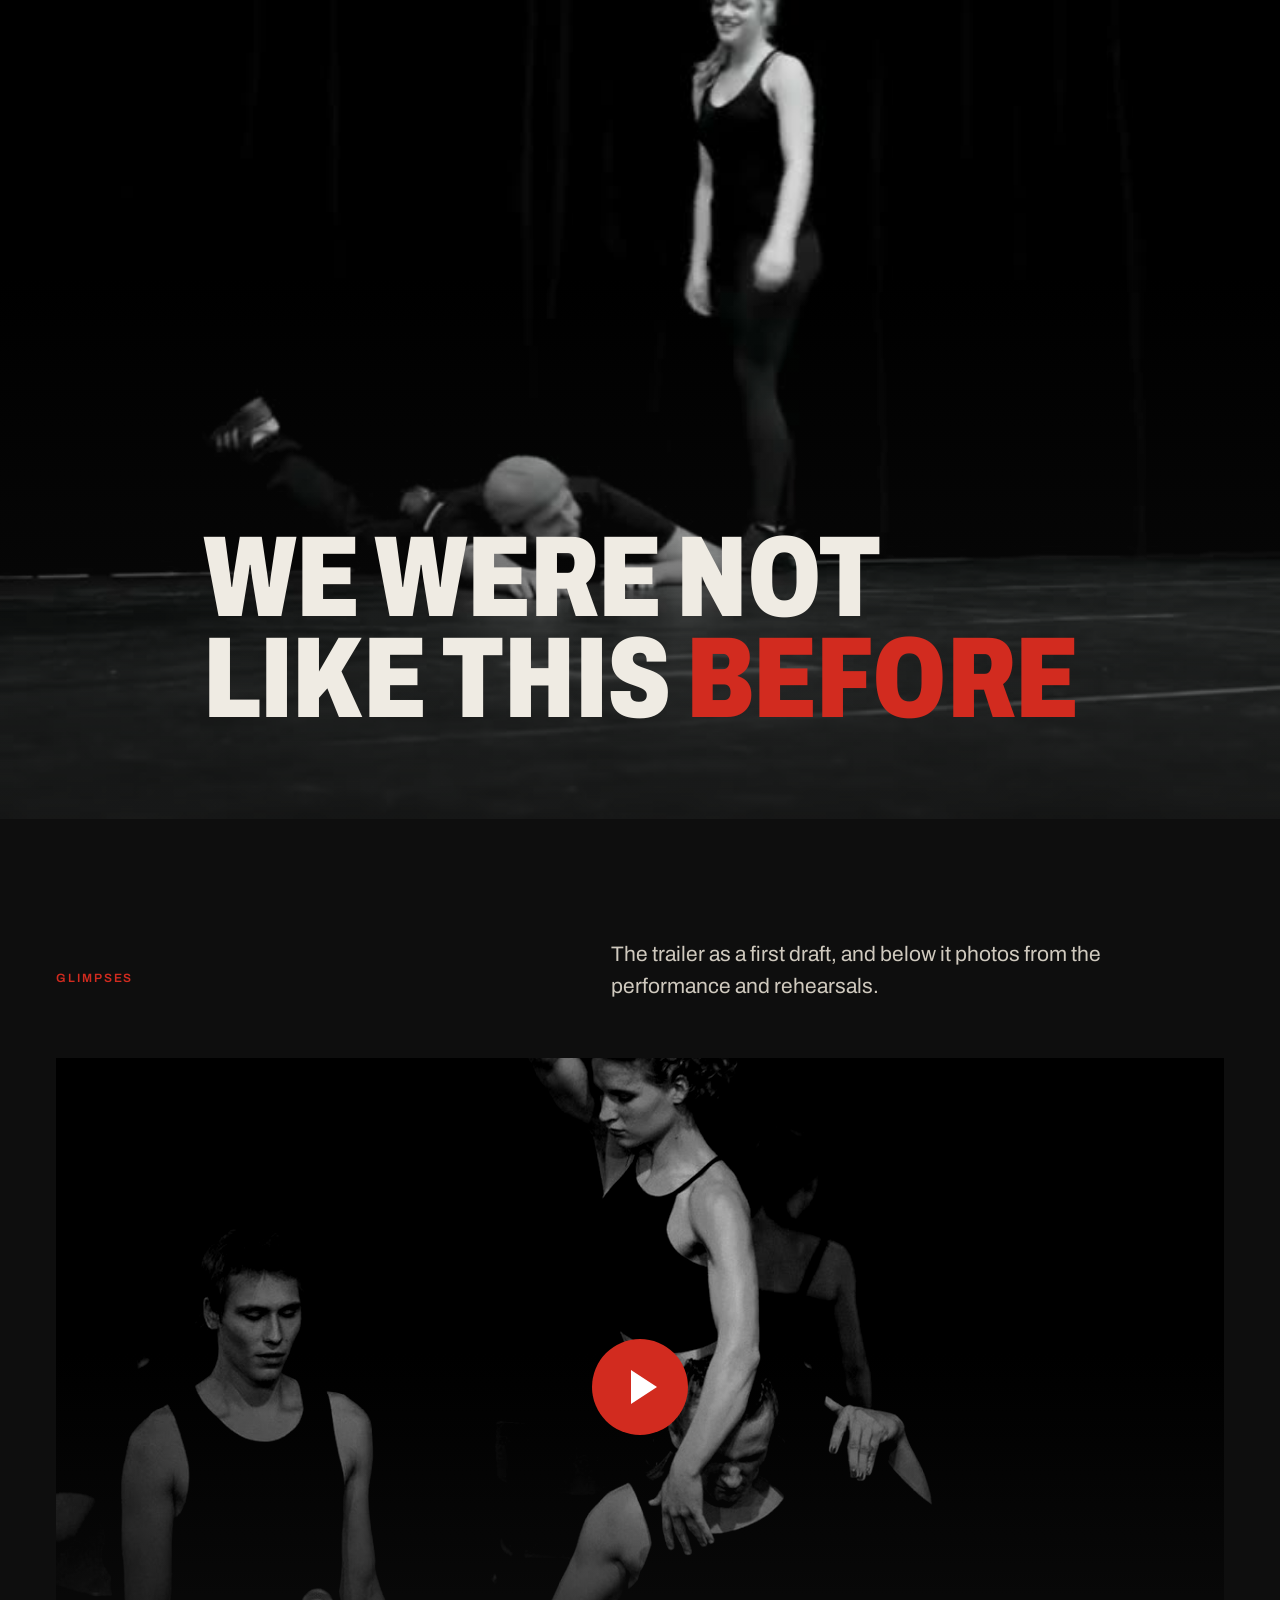
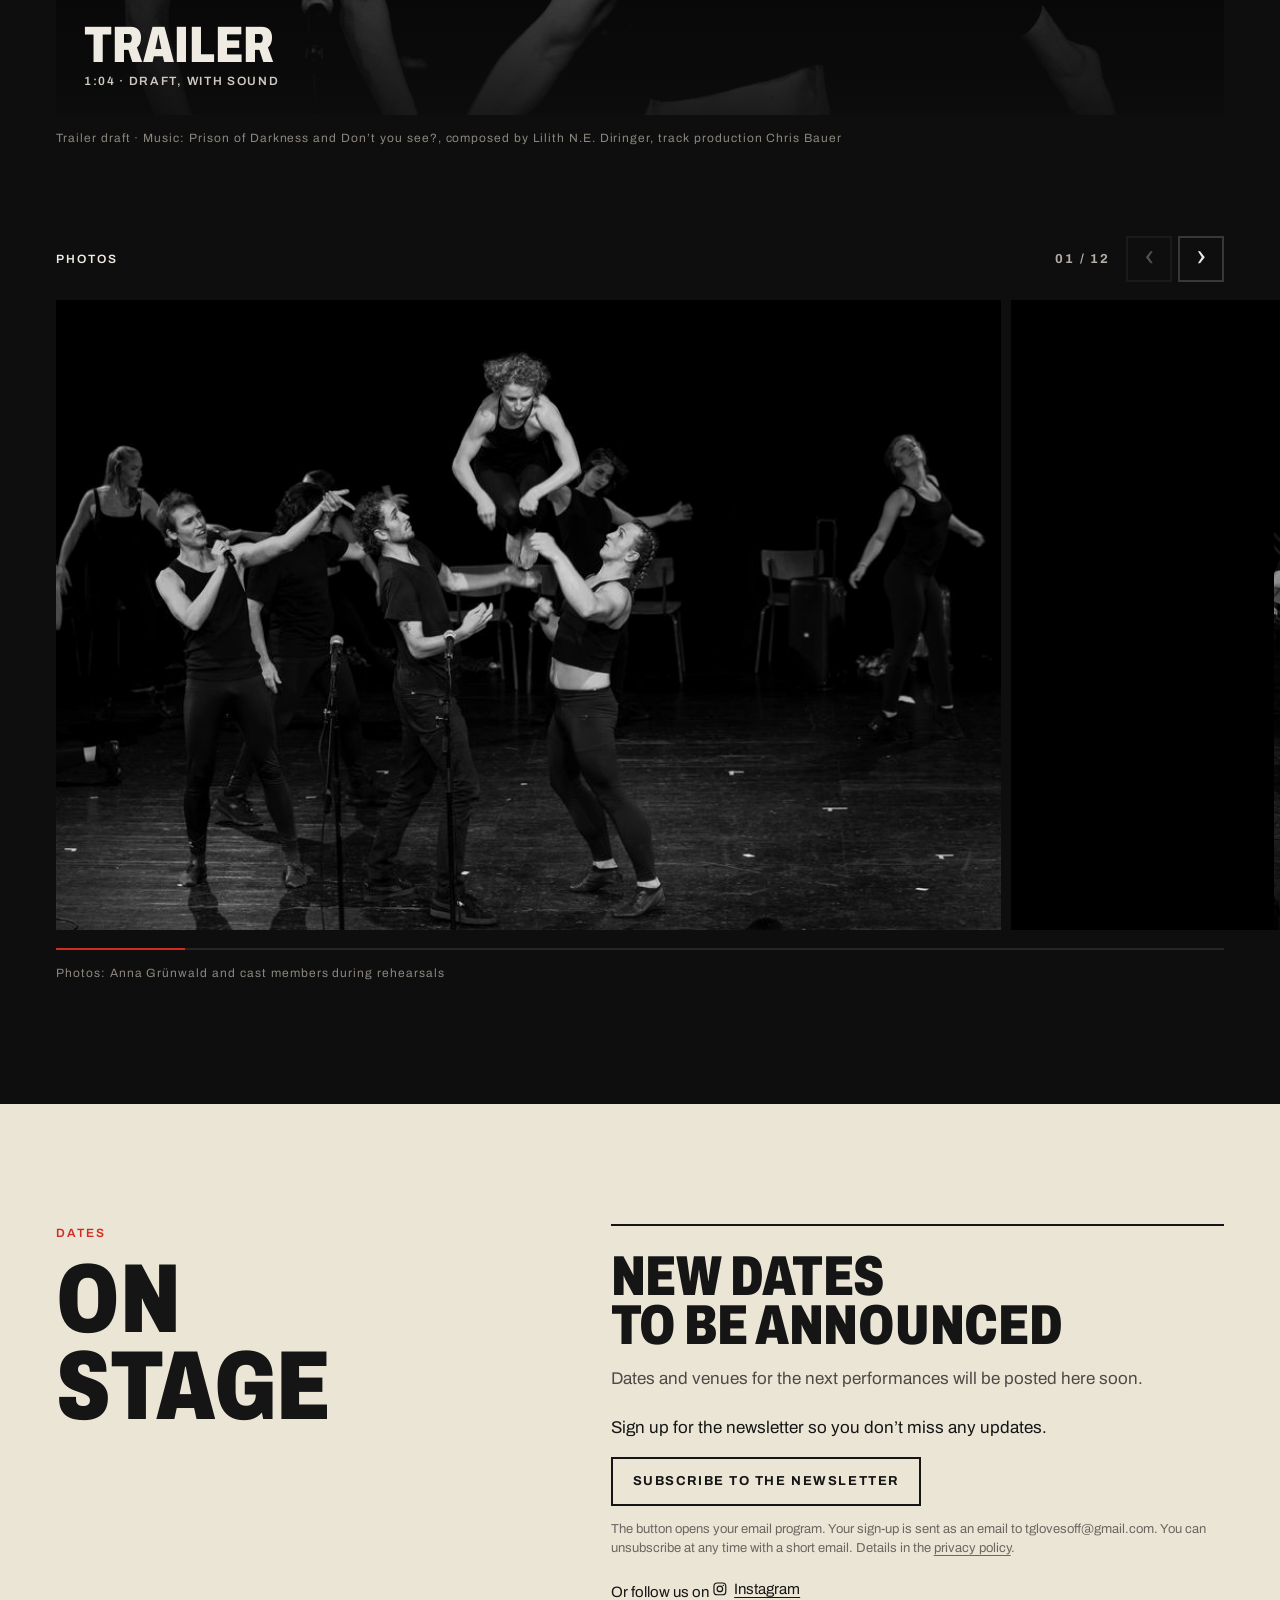
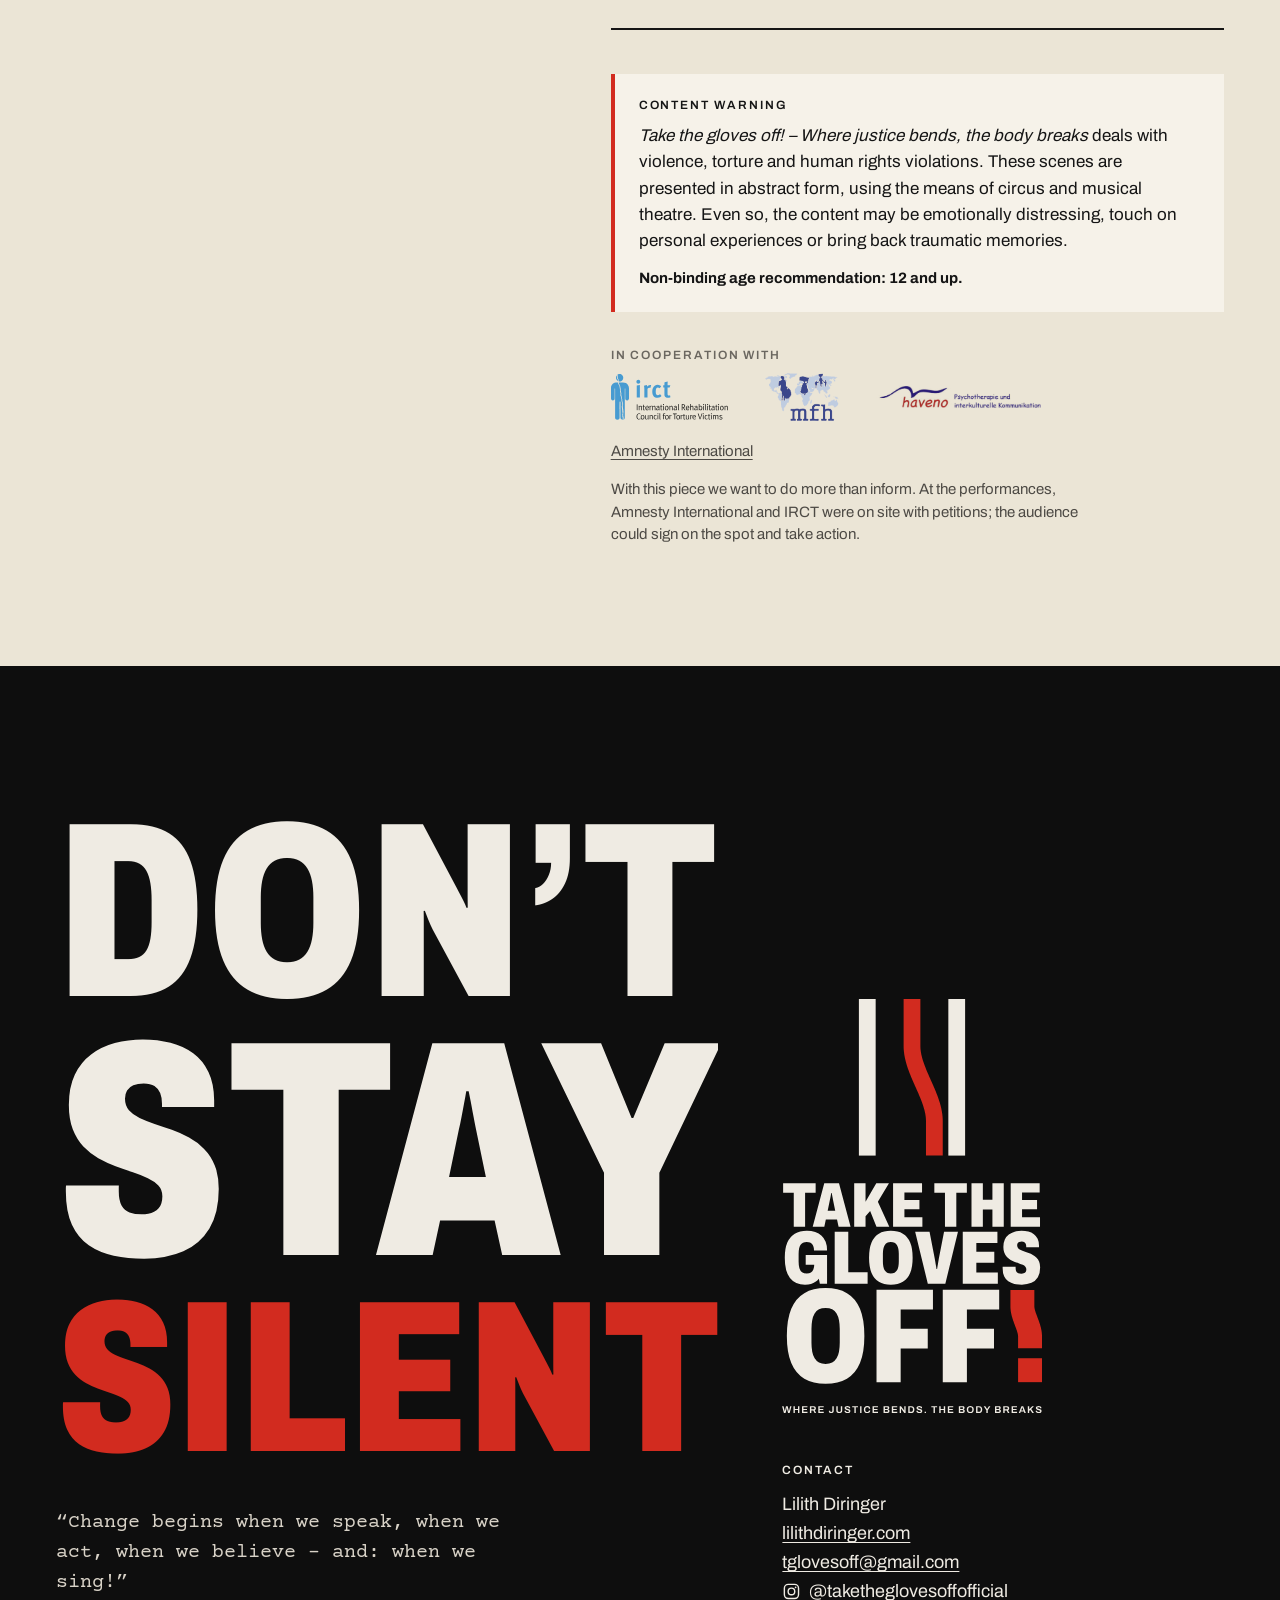
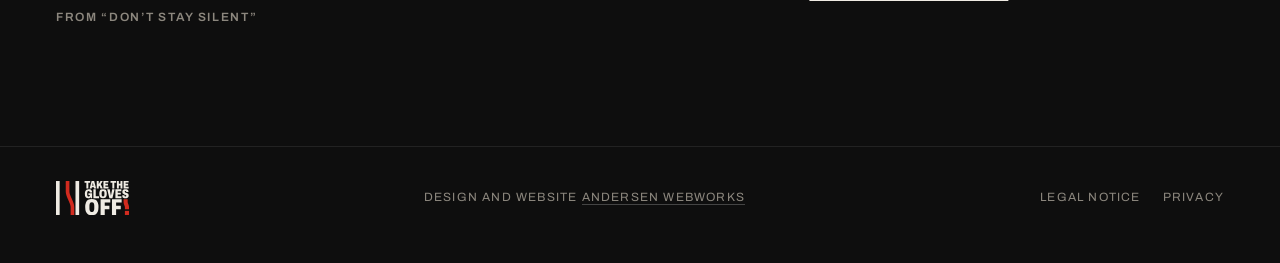
==== commit bb9f9d5a: "Veröffentlichung aus 4f551db Co-Authored-By: Claude Opus 5.5 <noreply@anthropic.com>" ====
--- a/index.html
+++ b/index.html
@@ -86,13 +86,13 @@
     <div class="akte">
       <p data-l="de">Manche Worte sind schwer zu hören. Andere hätten nie gesprochen werden dürfen. Und doch gibt es sie – in amtlichen Dokumenten, Vernehmungsprotokollen, Zeugenaussagen, Militärhandbüchern und in den Berichten derer, die Folter erlitten haben.</p>
       <p data-l="en">Some words are difficult to hear. Others should never have been spoken. Yet they exist – in official documents, interrogation records, testimonies, military manuals, and the accounts of those who have endured torture.</p>
-      <p data-l="de"><em>Take the Gloves Off – When Justice bends the body breaks!</em> führt das Publikum in die verstörende Welt der institutionalisierten Folter. Das Stück stützt sich nicht auf erfundene Berichte, es besteht ausschließlich aus Worten, die tatsächlich gesprochen, geschrieben, aufgezeichnet oder amtlich dokumentiert wurden. Zeugenaussagen, Erklärungen, Protokolle und andere Bruchstücke der Wirklichkeit fügen sich zu einer Welt, die meist im Verborgenen bleibt – und sich doch nicht übersehen lässt: Folter ist in 141 Ländern dokumentiert, in etwa drei Vierteln aller Staaten (<a href="https://www.amnesty.org/en/what-we-do/torture/" rel="noopener">Amnesty International</a>).</p>
-      <p data-l="en"><em>Take the Gloves Off – When Justice bends the body breaks!</em> takes its audience into the unsettling world of institutionalised torture. Rather than drawing on fictional accounts, the piece is composed entirely of words that have actually been spoken, written, recorded, or officially documented. Testimonies, statements, protocols, and other fragments of reality come together to expose a world that is often kept out of sight – yet cannot be ignored, given that torture has been documented in 141 countries, representing roughly three-quarters of the world’s countries (<a href="https://www.amnesty.org/en/what-we-do/torture/" rel="noopener">Amnesty International</a>).</p>
+      <p data-l="de"><em>Take the gloves off! – Where justice bends, the body breaks</em> führt das Publikum in die verstörende Welt der institutionalisierten Folter. Das Stück stützt sich nicht auf erfundene Berichte, es besteht ausschließlich aus Worten, die tatsächlich gesprochen, geschrieben, aufgezeichnet oder amtlich dokumentiert wurden. Zeugenaussagen, Erklärungen, Protokolle und andere Bruchstücke der Wirklichkeit fügen sich zu einer Welt, die meist im Verborgenen bleibt – und sich doch nicht übersehen lässt: Folter ist in 141 Ländern dokumentiert, in etwa drei Vierteln aller Staaten (<a href="https://www.amnesty.org/en/what-we-do/torture/" rel="noopener">Amnesty International</a>).</p>
+      <p data-l="en"><em>Take the gloves off! – Where justice bends, the body breaks</em> takes its audience into the unsettling world of institutionalised torture. Rather than drawing on fictional accounts, the piece is composed entirely of words that have actually been spoken, written, recorded, or officially documented. Testimonies, statements, protocols, and other fragments of reality come together to expose a world that is often kept out of sight – yet cannot be ignored, given that torture has been documented in 141 countries, representing roughly three-quarters of the world’s countries (<a href="https://www.amnesty.org/en/what-we-do/torture/" rel="noopener">Amnesty International</a>).</p>
       <p data-l="de">Wie klingt Folter? Wie sieht sie aus? Und was geschieht, wenn sie Teil eines Systems wird?</p>
       <p data-l="en">What does torture sound like? What does it look like? And what happens when it becomes part of a system?</p>
       <p data-l="de">Von Musik als Folterinstrument bis zum vielschichtigen Verhältnis zwischen Folterern und ihren Opfern, von psychischer Manipulation bis zur Mittäterschaft der Institutionen: Das Stück erkundet die vielen Gesichter der Folter und die Systeme, die sie möglich machen. Vor dem Hintergrund des sogenannten Kriegs gegen den Terror konfrontiert es das Publikum mit der beklemmenden Nähe von Gewalt, Bürokratie und Alltag.</p>
       <p data-l="en">From music used as an instrument of torture to the complex dynamics between torturers and their victims, from psychological manipulation to institutional complicity, the piece explores the many faces of torture and the systems that enable it. Set against the backdrop of the so-called War on Terror, it confronts the audience with the disturbing proximity of violence, bureaucracy, and everyday life.</p>
-      <p data-l="de"><em>Take the Gloves Off</em> verbindet zeitgenössischen Zirkus, Musik, schwarzen Humor und dokumentarisches Material zu einem Raum, in dem das Absurde auf das Unerträgliche trifft. Es erzählt vom Verlust der Menschlichkeit, von Mitläufertum und Widerstand – und von den Menschen, die sich weigern wegzusehen.</p>
+      <p data-l="de"><em>Take the Gloves Off</em> verbindet zeitgenössischen Zirkus, Musik, schwarzen Humor und dokumentarisches Material zu einem Raum, in dem das Absurde auf das Unerträgliche trifft. Es erzählt von der Erosion der Menschlichkeit, von Mittäterschaft und Widerstand – und von den Menschen, die sich weigern wegzusehen.</p>
       <p data-l="en">Blending contemporary circus, music, dark humour, and documentary material, <em>Take the Gloves Off</em> creates a space where the absurd meets the unbearable. It is a story of the erosion of humanity, of complicity and resistance – and of the people who refuse to look away.</p>
       <p data-l="de">Eine Verneigung vor allen, die Folter erlitten haben, und eine Herausforderung an jene, die zulassen, dass sie weitergeht.</p>
       <p data-l="en">A tribute to those who have endured torture, and a challenge to those who allow it to continue.</p>
@@ -127,7 +127,7 @@
       <div class="kicker red"><span data-l="de">Bühne</span><span data-l="en">Stage</span></div>
       <h2 class="title h3"><span data-l="de">Am Gitter</span><span data-l="en">On the bars</span></h2>
       <p data-l="de">Drei zerbrechliche Gebilde – was stellen sie dar? Gefängniszellen? Die Enge unserer Köpfe? Starr und störrisch stehen sie da. Räume der Gefangenschaft, die offen bleiben, ausgesetzt und durchlässig. Die Metallrahmen verwandeln sich – Bühnenbild, Requisite, Musikinstrument, Folterinstrument, Landschaft, wieder neu verwandelt – fließend im Wesen, starr in der Form – und lassen eine wechselnde Landschaft der Grenzen entstehen, deren einzige Konstante der Wandel ist – Stoff, durchscheinende Materialien, Licht und Schatten. Körper bewegen sich darin, darum herum und darüber und stellen die Grenzen der Räume infrage, die sie bewohnen. Licht, Worte, Farben, Projektionen – was einzusperren scheint, wird zum Ort der Begegnung, des Widerstands und der Verwandlung. Warme, vertraute Momente wechseln mit schroffen, verstörenden Bildern – Moment, man braucht eine Sekunde, um zu begreifen, was gerade geschieht – die Bühne schwankt zwischen Verletzlichkeit und Unterdrückung, Gefangenschaft und Freiheit. Und du – nein, wir, wir alle – sind mittendrin.</p>
-      <p data-l="en">Three fragile structures – what do they represent? Prison cells? The narrowness of our brains? Stubborn, rigid, they are standing there. Spaces of confinement that remain open, exposed and permeable. The metal frames transform – stage design, prob, instrument of music, instrument of torture, landscape, transforming again – fluid in its character, rigid in its shape – creating a shifting landscape of boundaries, the only constant is the chance – fabric, translucent materials, light and shadow. Bodies move within, around and above, challenging the limits of the spaces they inhabit. Light, words, colors, projections – what appears to confine becomes a place of encounter, resistance and transformation. Warm, intimate moments alternating with stark, unsettling images, wait – needing a second to grasp what is happening – the stage itself oscillates between vulnerability and oppression, confinement and freedom. And you – no, we, us – are in the middle of everything.</p>
+      <p data-l="en">Three fragile structures – what do they represent? Prison cells? The narrowness of our brains? Stubborn, rigid, they are standing there. Spaces of confinement that remain open, exposed and permeable. The metal frames transform – stage design, prop, instrument of music, instrument of torture, landscape, transforming again – fluid in its character, rigid in its shape – creating a shifting landscape of boundaries, the only constant is the change – fabric, translucent materials, light and shadow. Bodies move within, around and above, challenging the limits of the spaces they inhabit. Light, words, colors, projections – what appears to confine becomes a place of encounter, resistance and transformation. Warm, intimate moments alternating with stark, unsettling images, wait – needing a second to grasp what is happening – the stage itself oscillates between vulnerability and oppression, confinement and freedom. And you – no, we, us – are in the middle of everything.</p>
     </div>
   </div>
 </section>
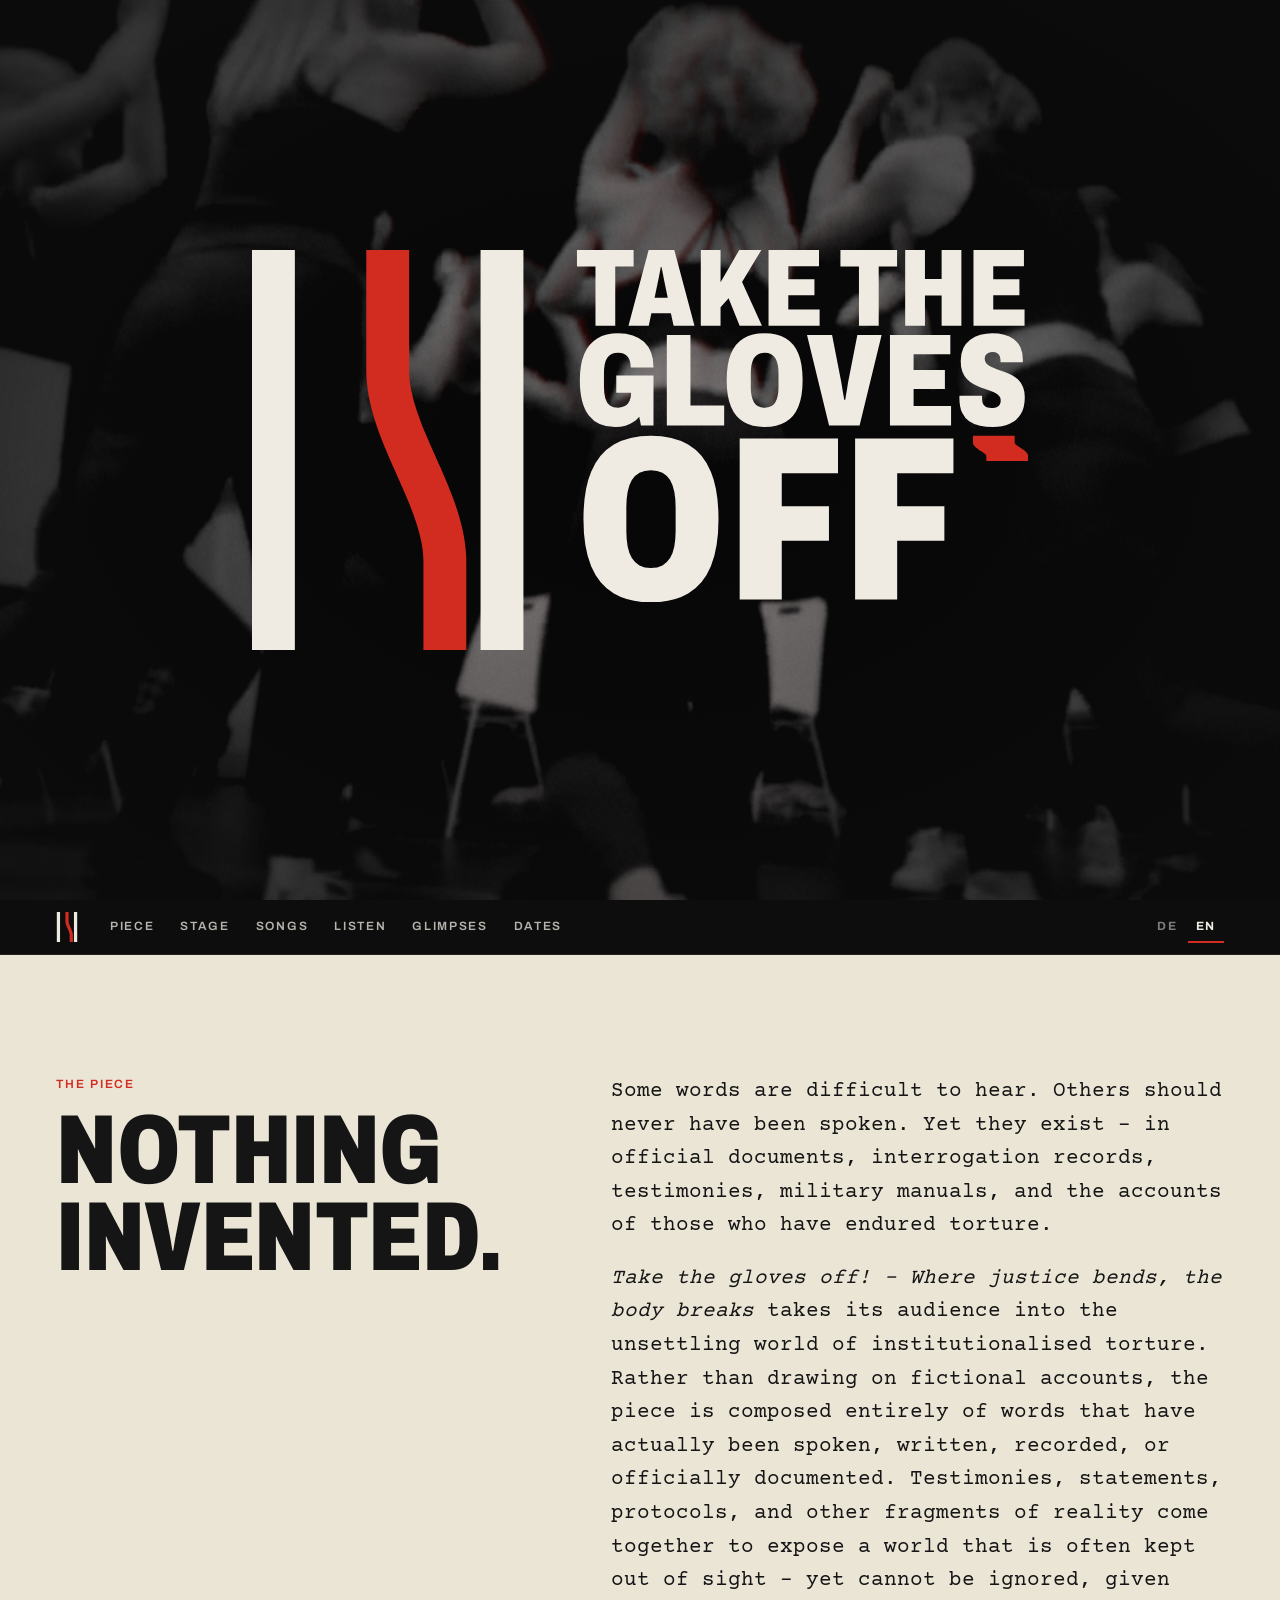
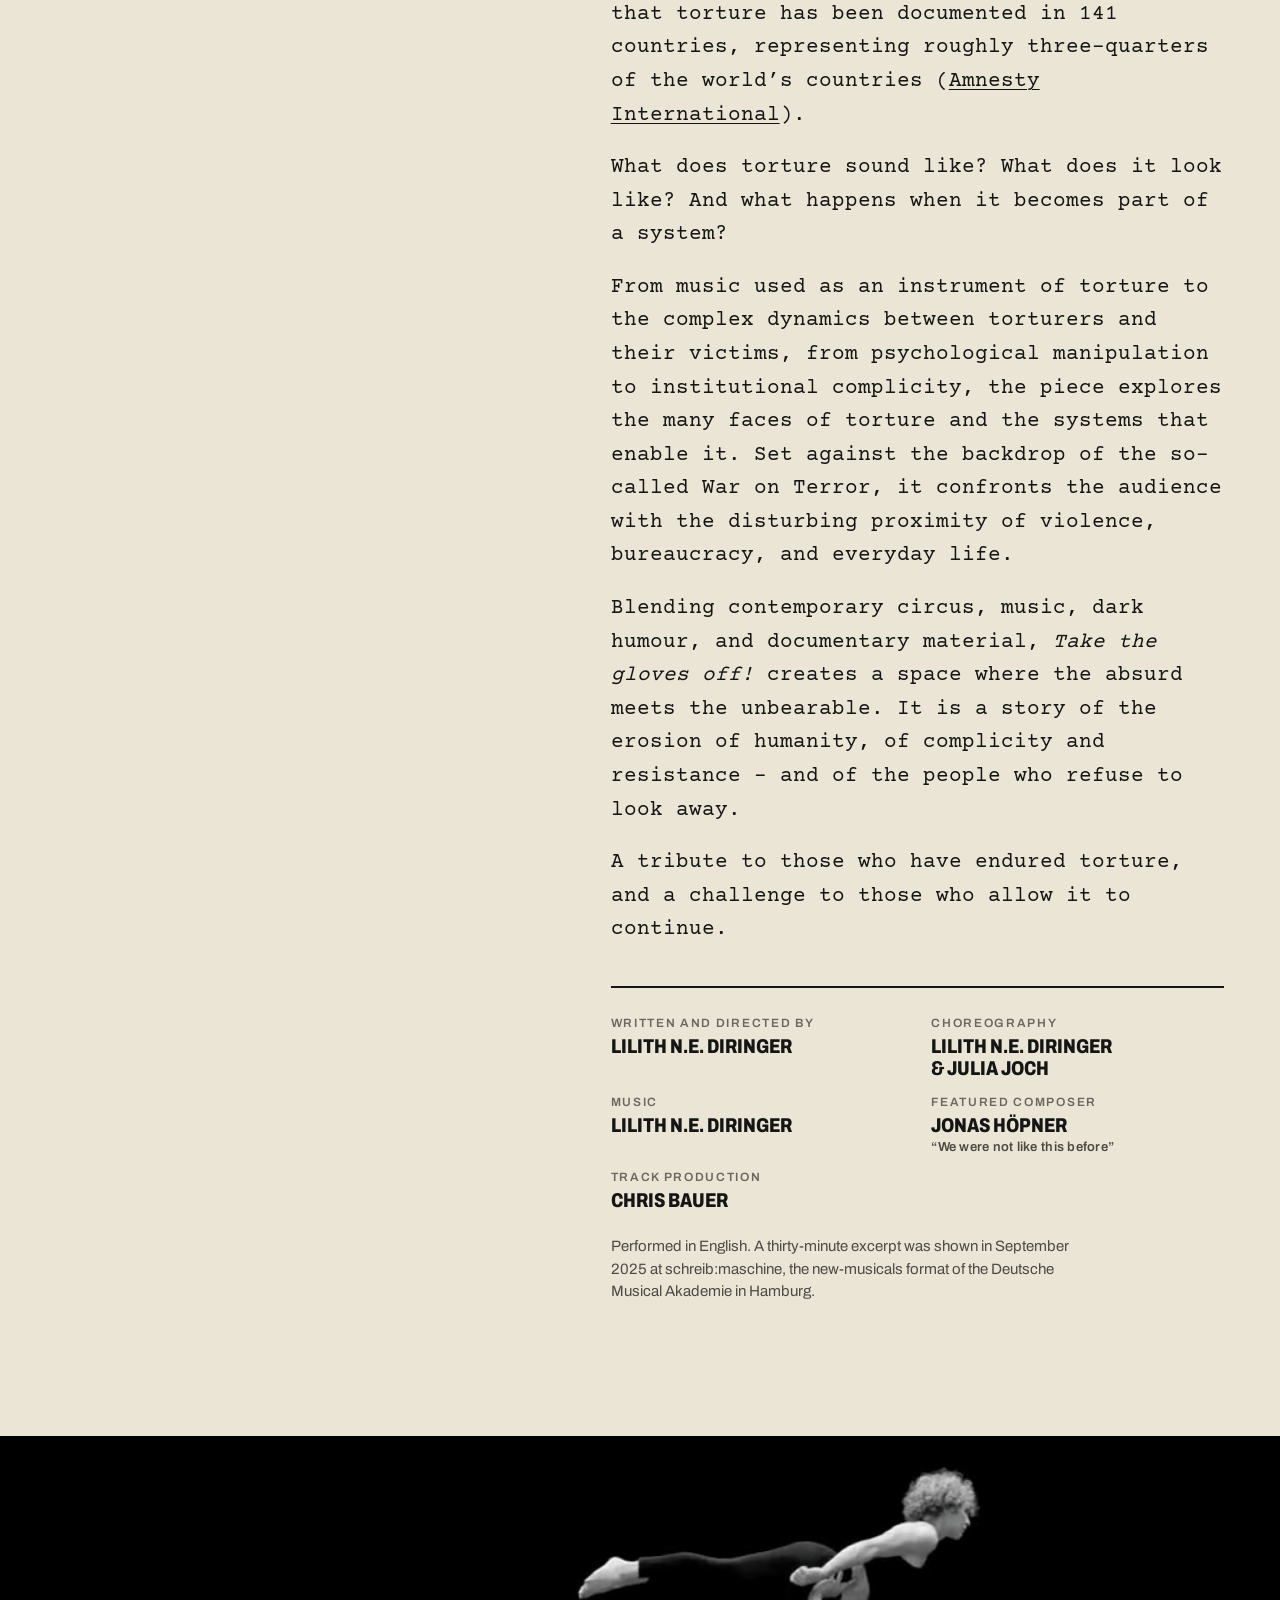
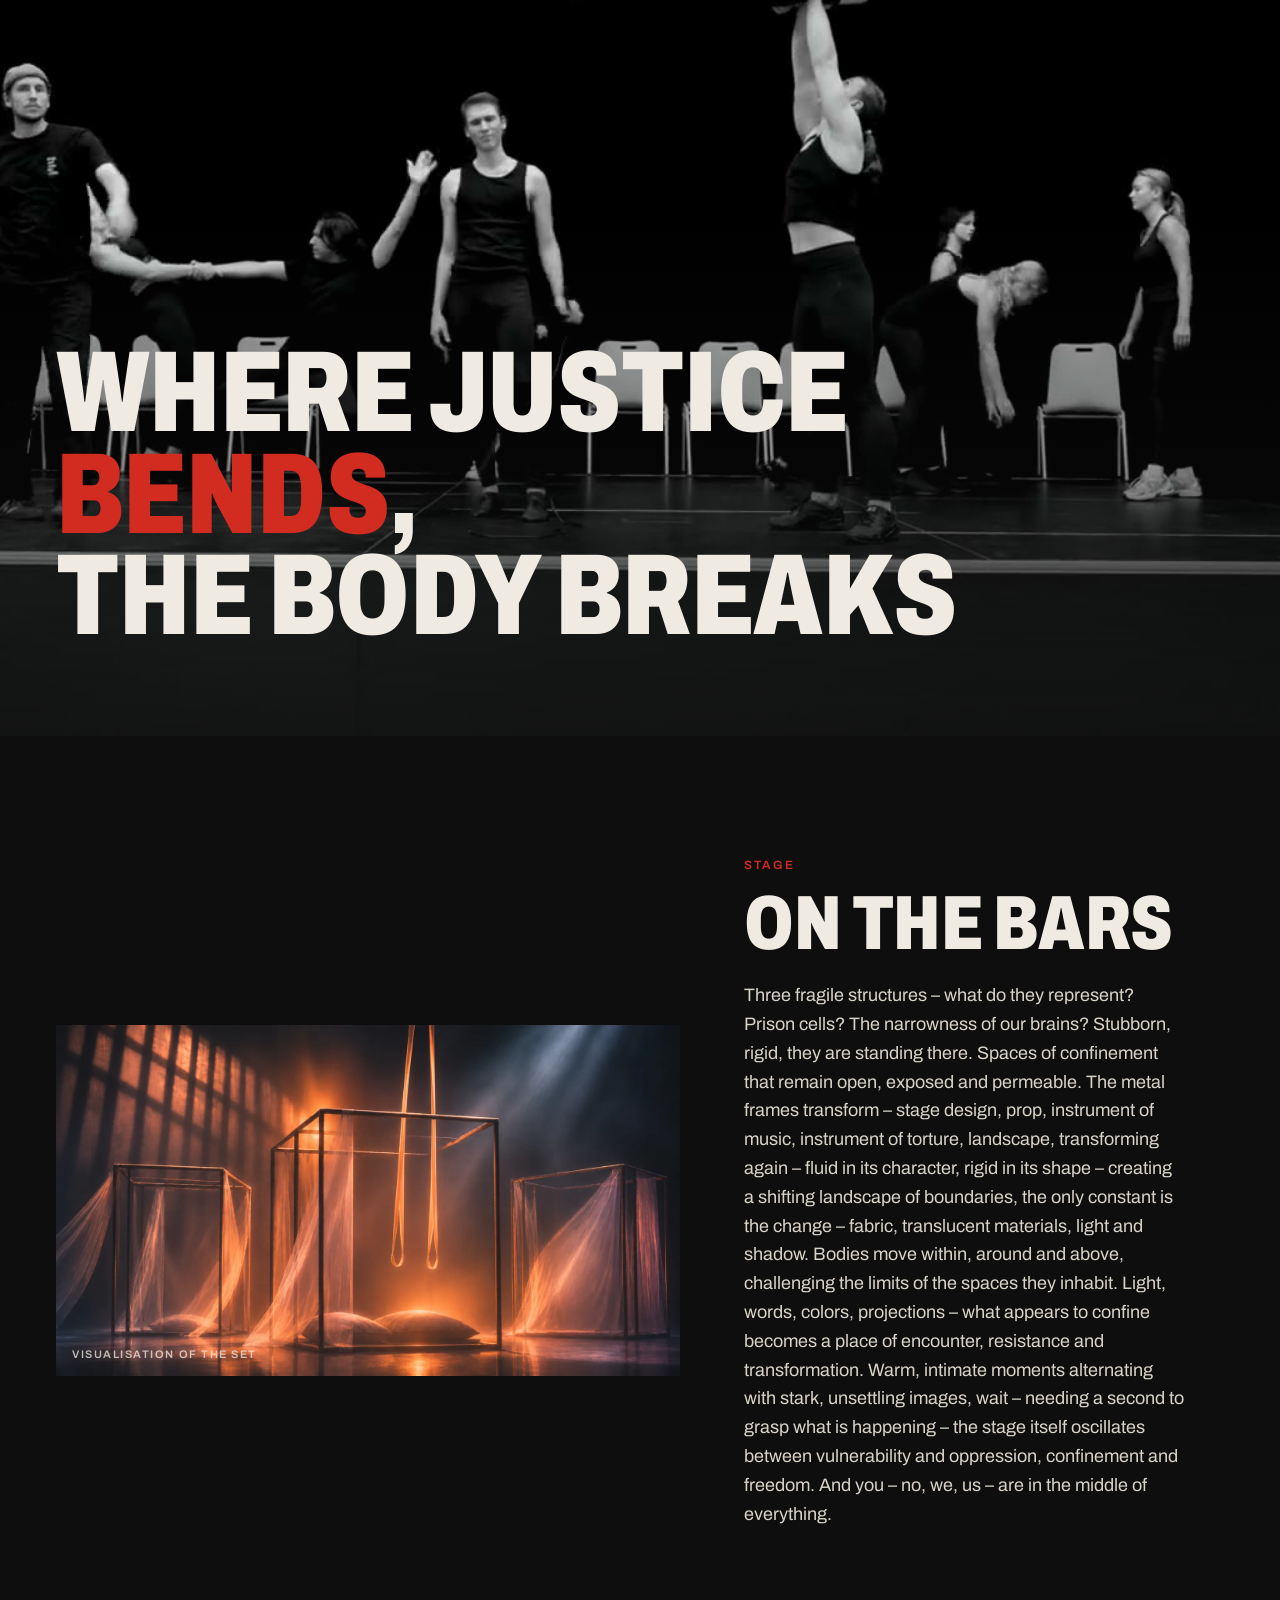
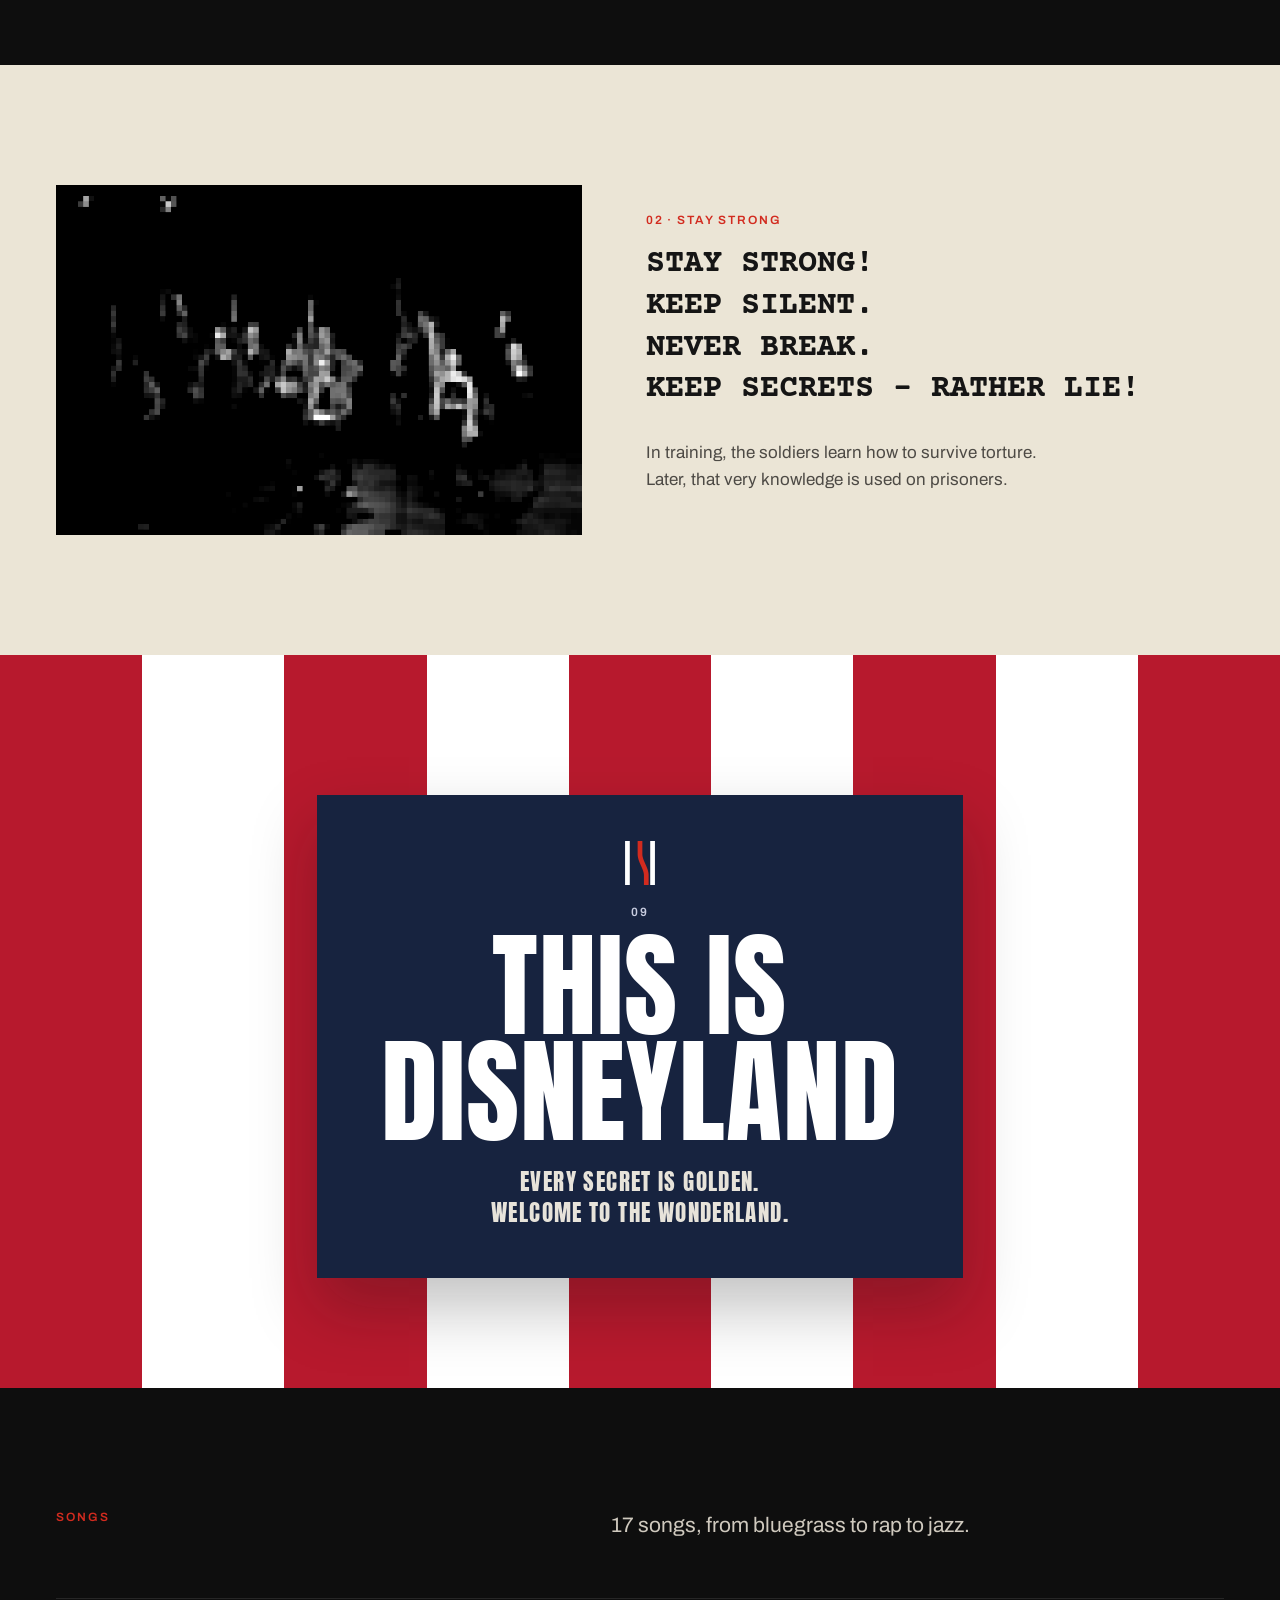
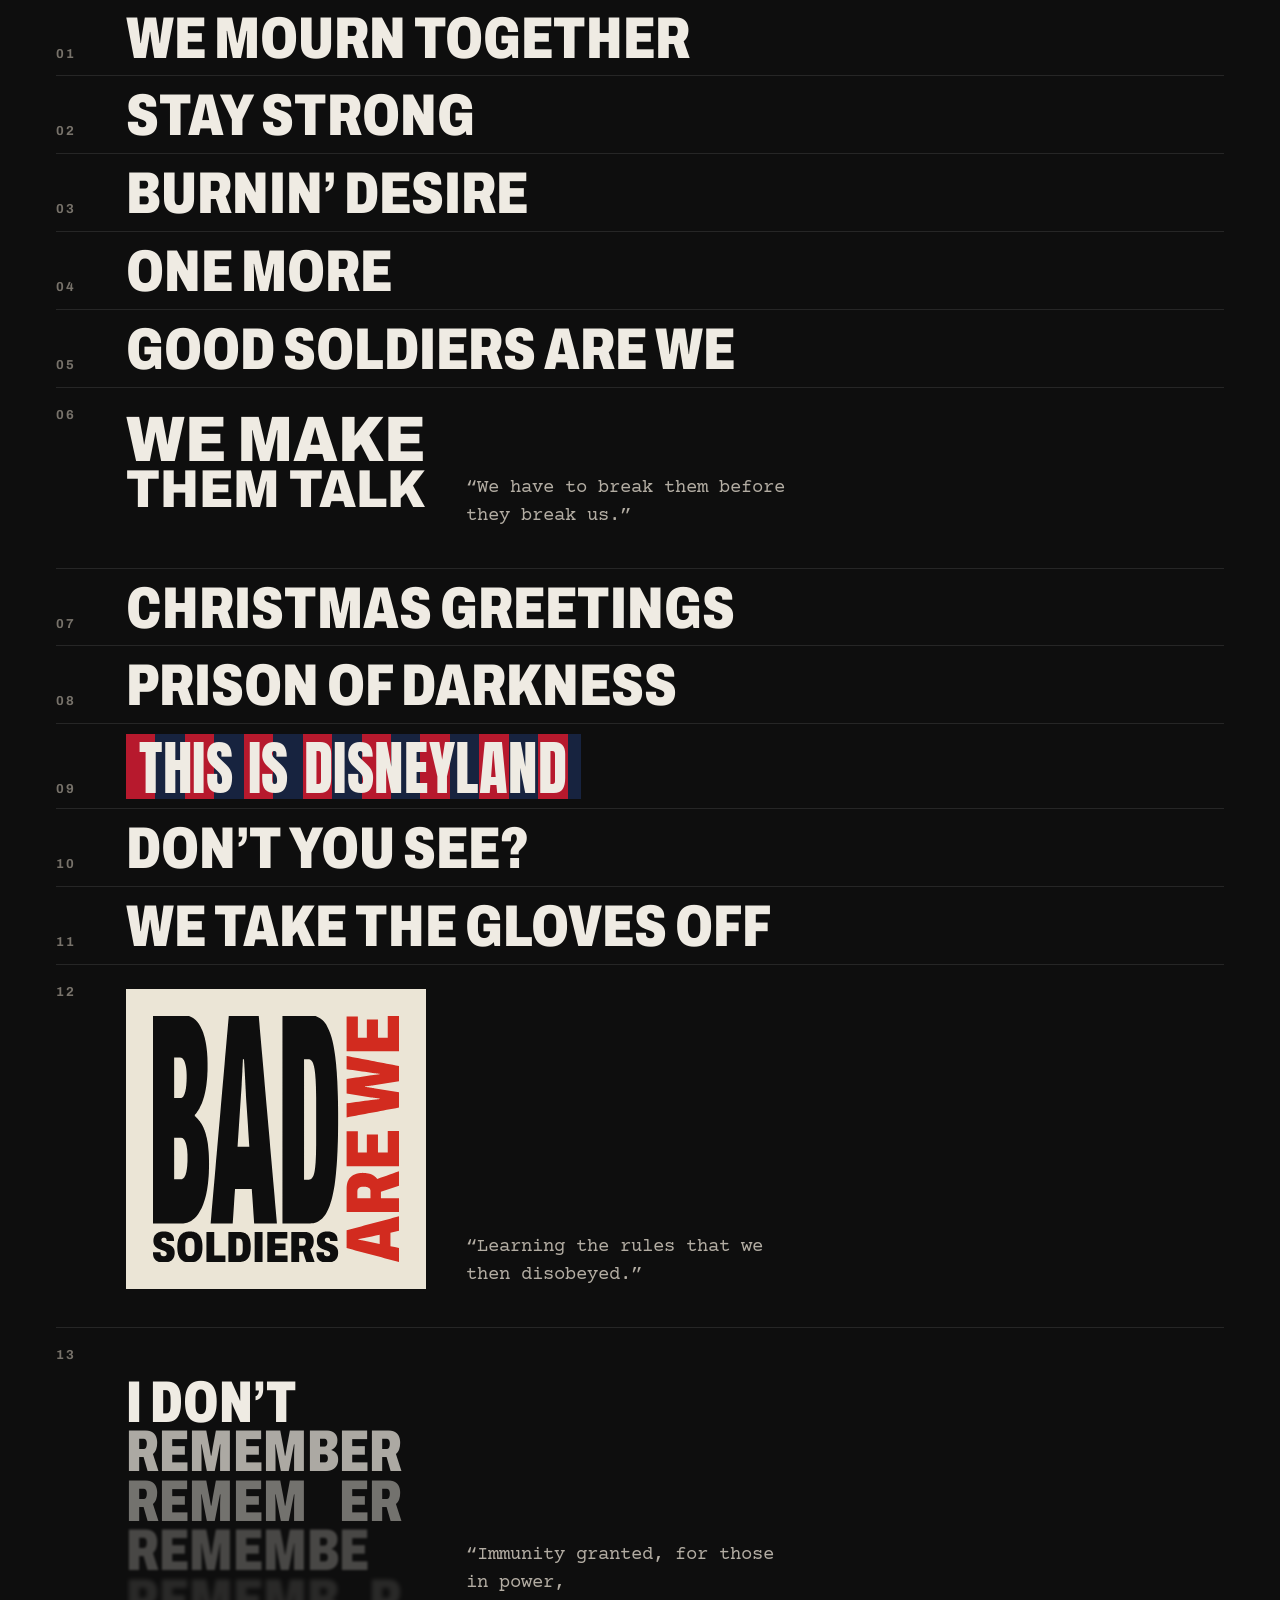
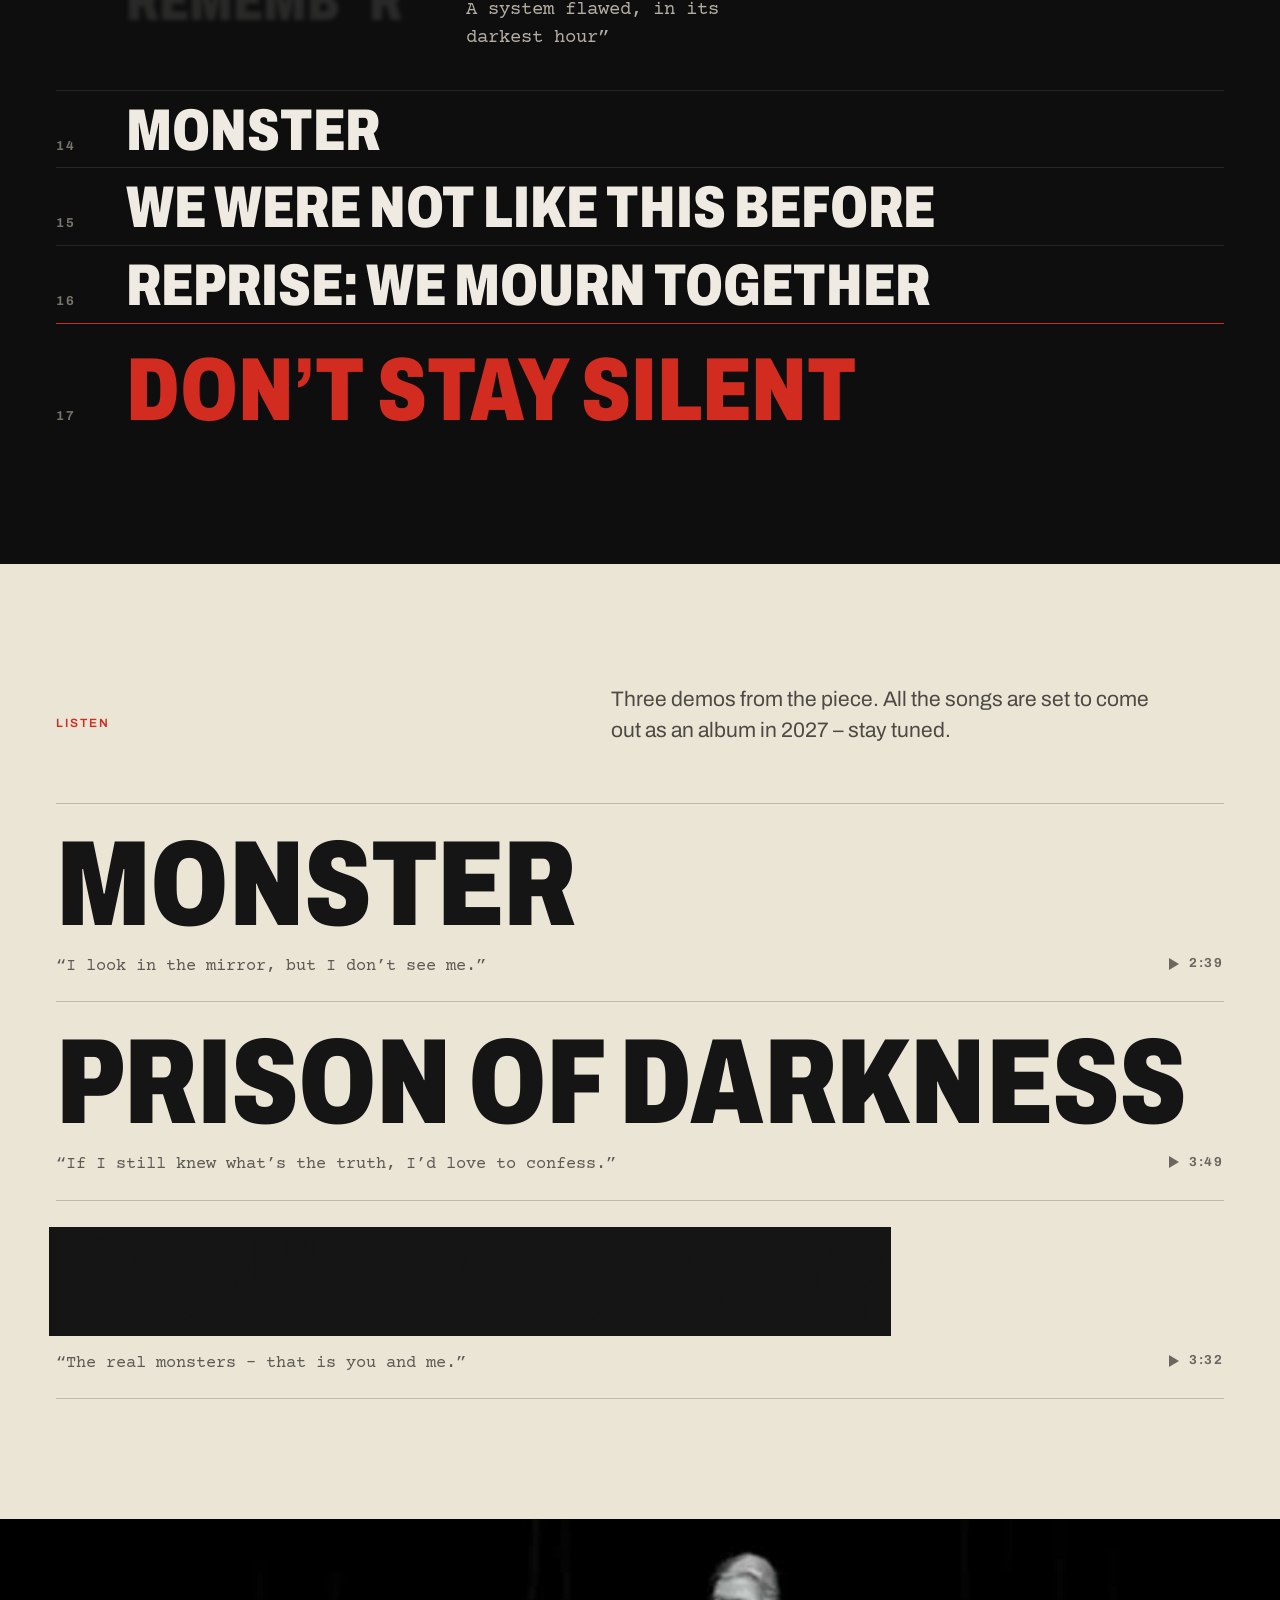
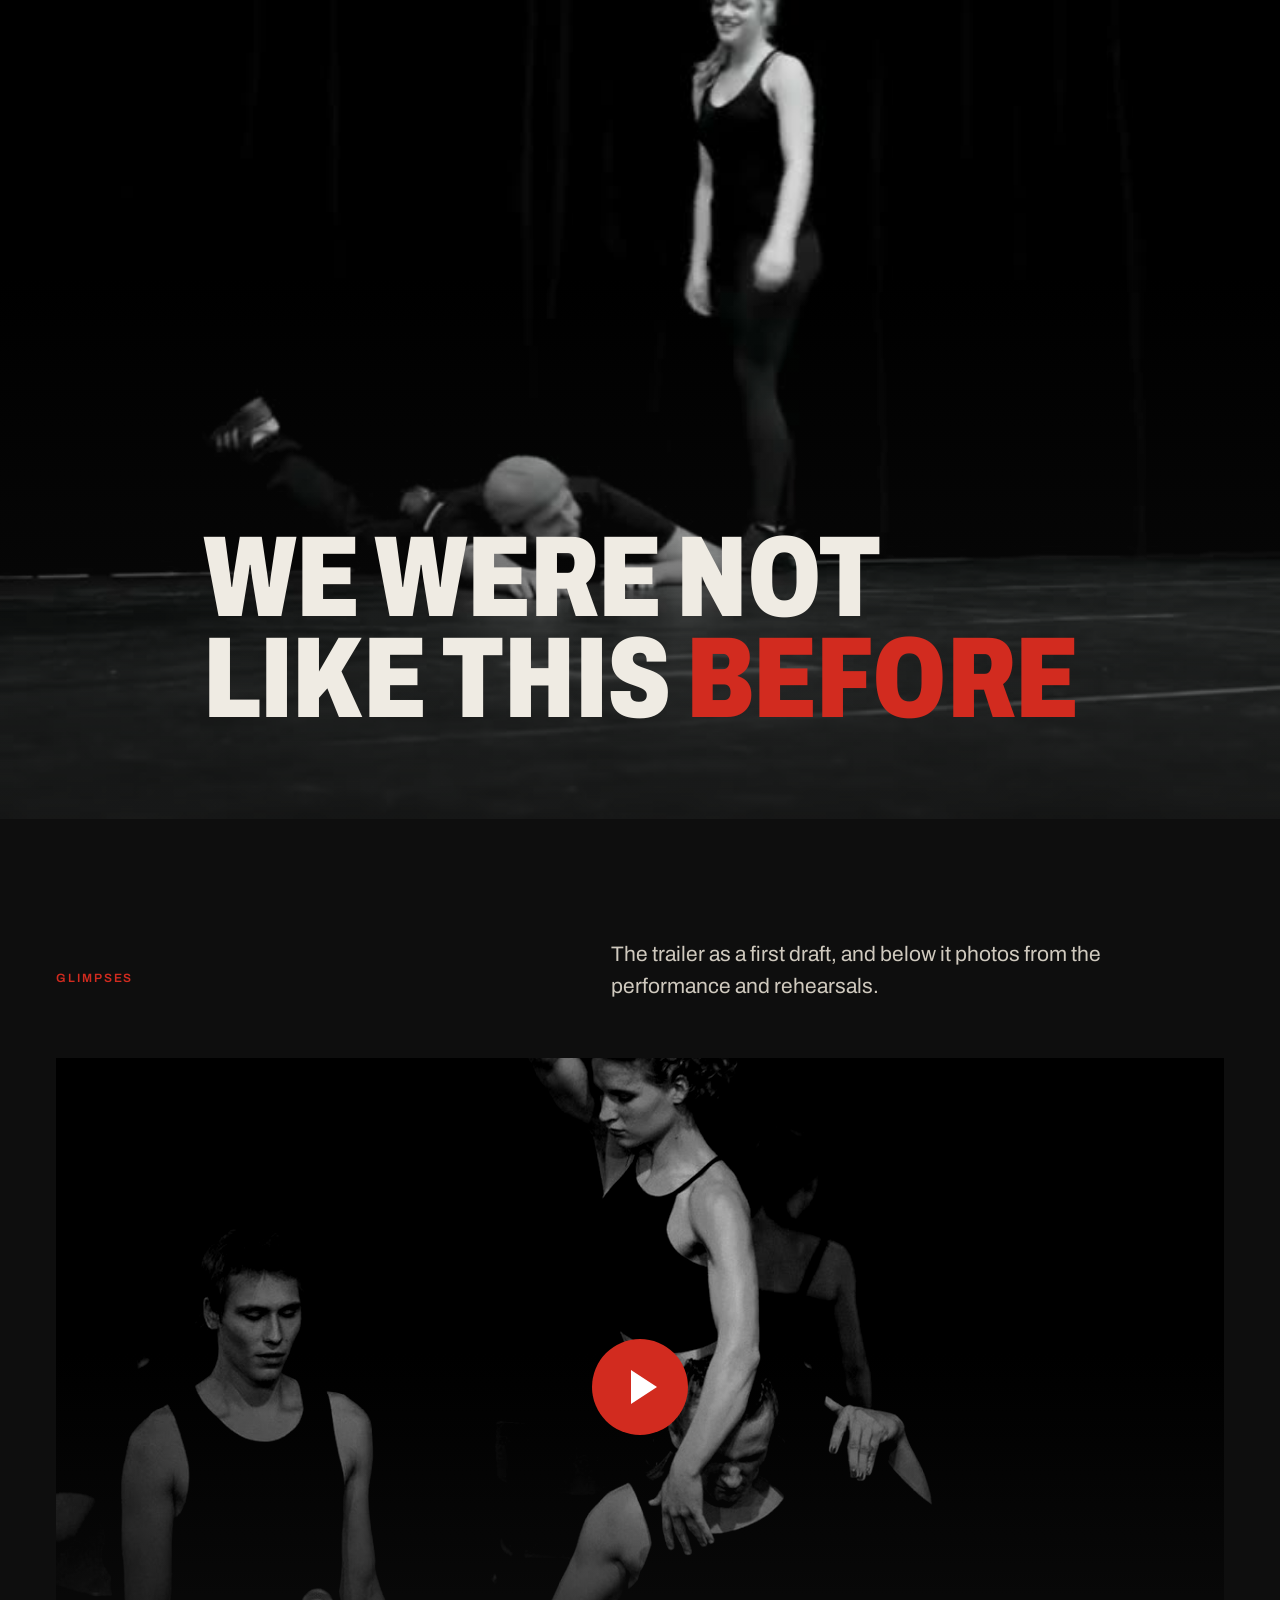
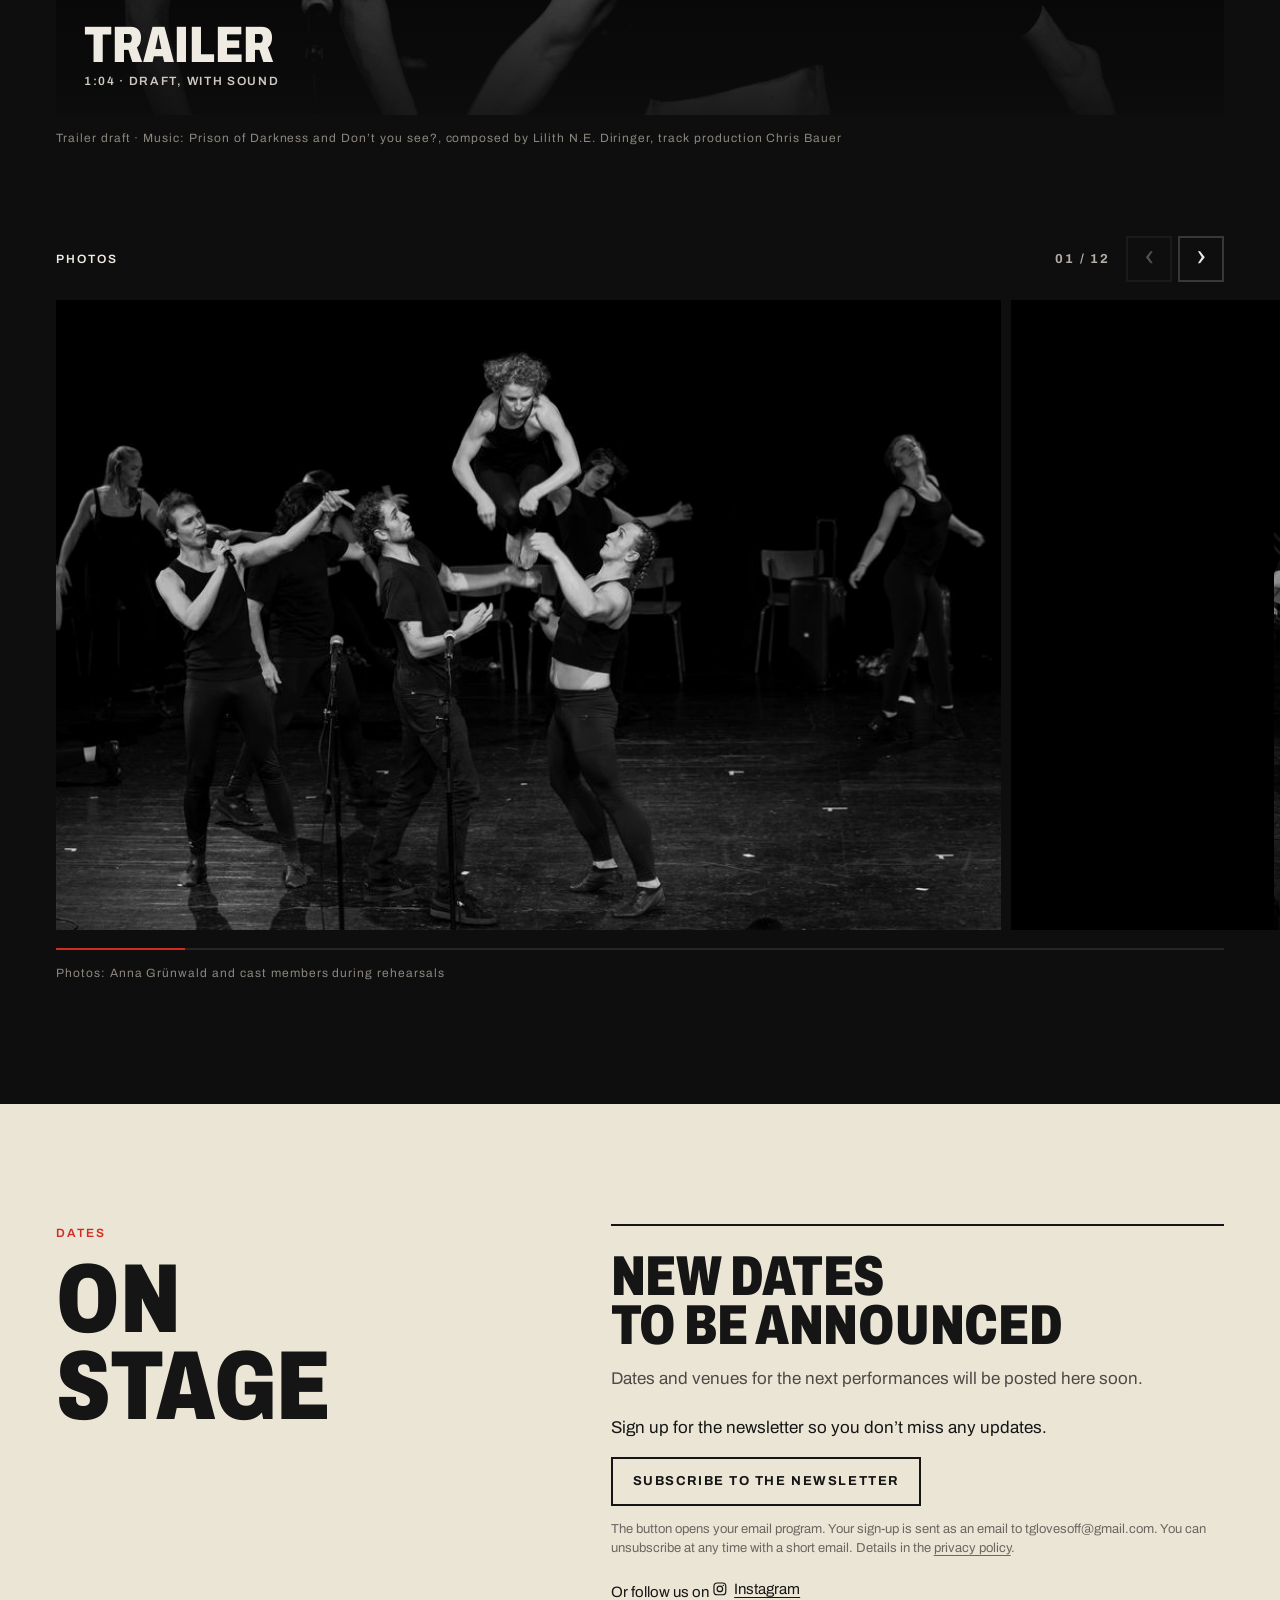
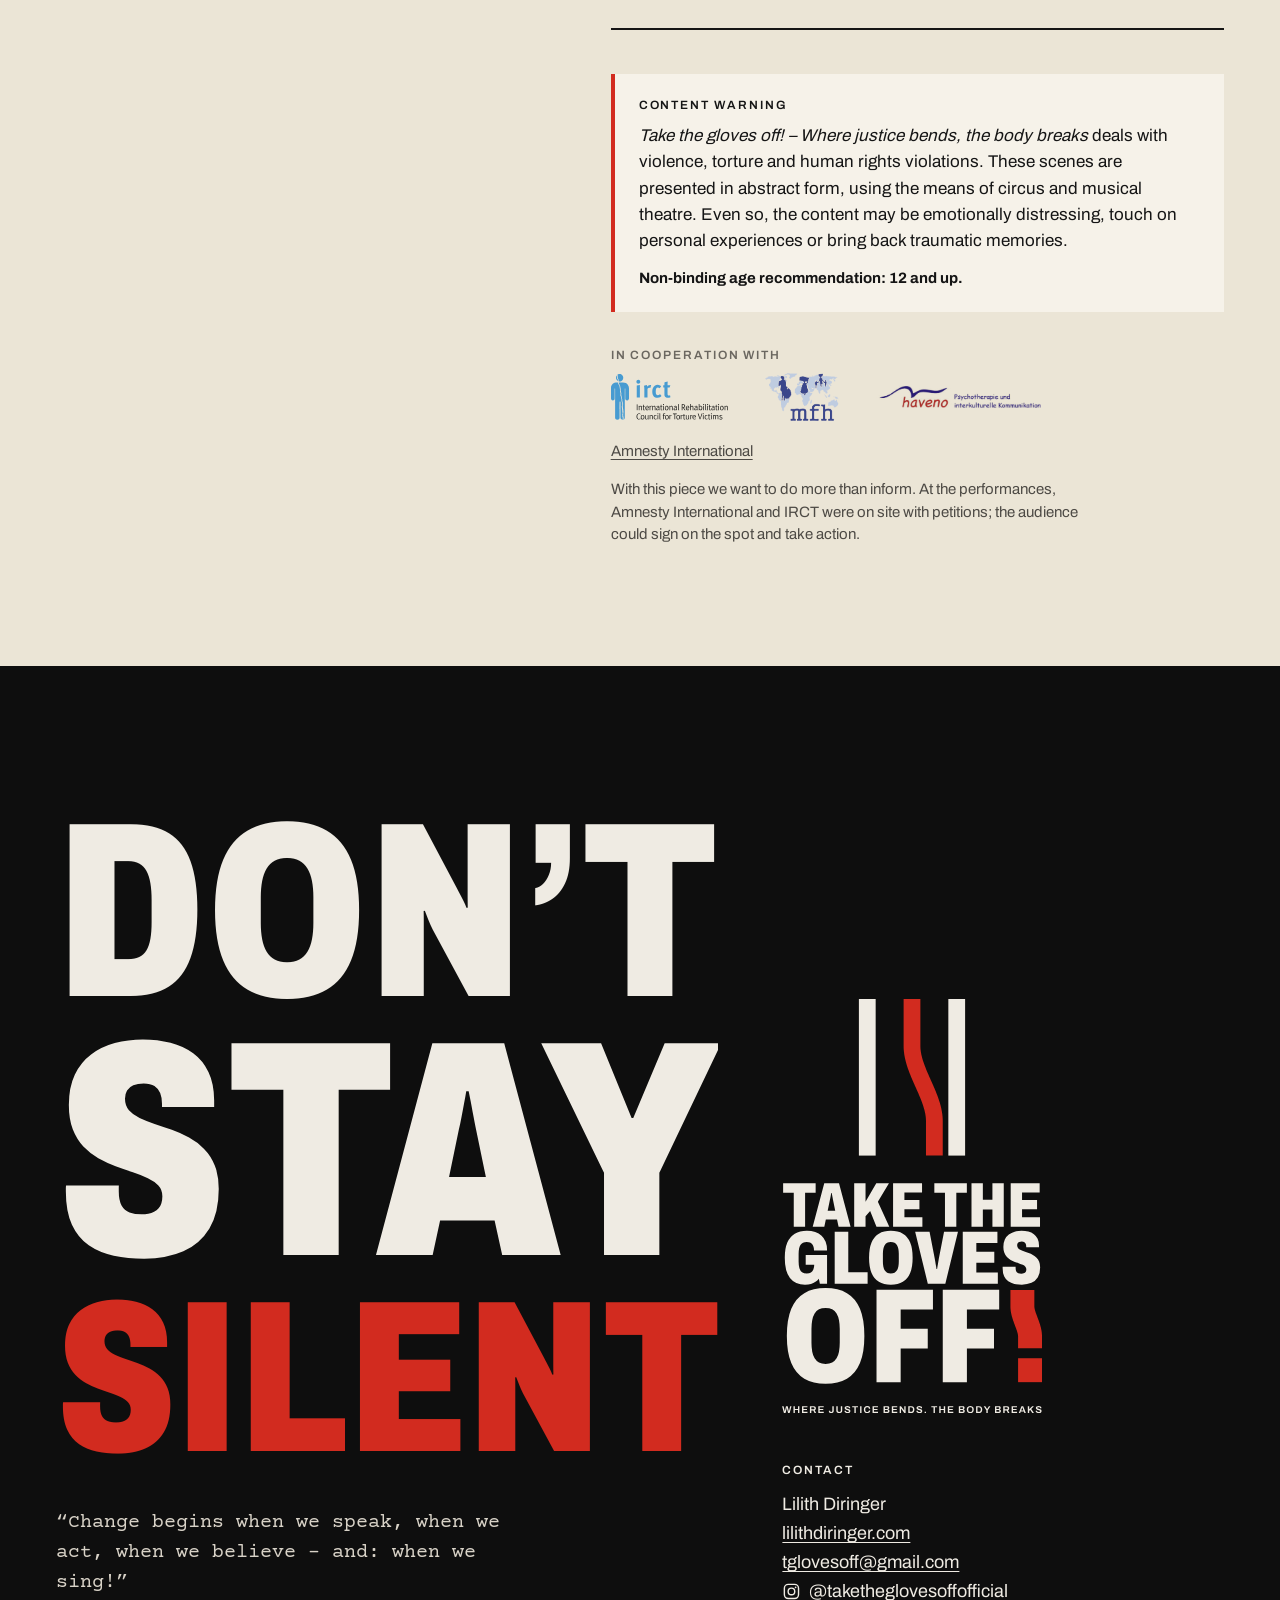
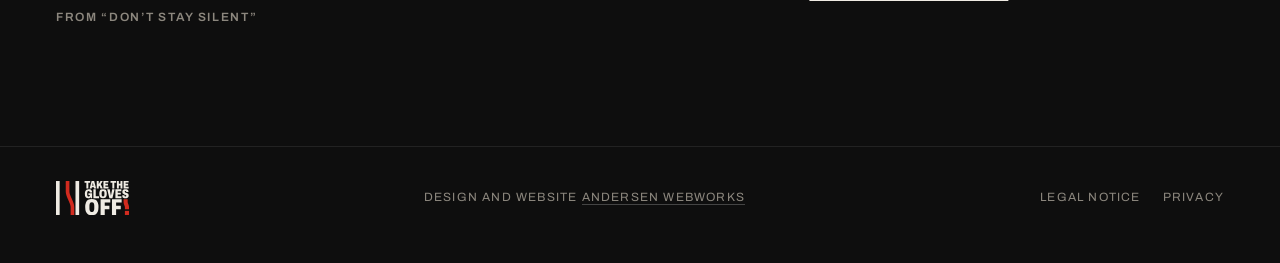
==== commit 33313033: "Veröffentlichung aus 4e87e4f Co-Authored-By: Claude Opus 5.5 <noreply@anthropic.com>" ====
--- a/index.html
+++ b/index.html
@@ -92,8 +92,8 @@
       <p data-l="en">What does torture sound like? What does it look like? And what happens when it becomes part of a system?</p>
       <p data-l="de">Von Musik als Folterinstrument bis zum vielschichtigen Verhältnis zwischen Folterern und ihren Opfern, von psychischer Manipulation bis zur Mittäterschaft der Institutionen: Das Stück erkundet die vielen Gesichter der Folter und die Systeme, die sie möglich machen. Vor dem Hintergrund des sogenannten Kriegs gegen den Terror konfrontiert es das Publikum mit der beklemmenden Nähe von Gewalt, Bürokratie und Alltag.</p>
       <p data-l="en">From music used as an instrument of torture to the complex dynamics between torturers and their victims, from psychological manipulation to institutional complicity, the piece explores the many faces of torture and the systems that enable it. Set against the backdrop of the so-called War on Terror, it confronts the audience with the disturbing proximity of violence, bureaucracy, and everyday life.</p>
-      <p data-l="de"><em>Take the Gloves Off</em> verbindet zeitgenössischen Zirkus, Musik, schwarzen Humor und dokumentarisches Material zu einem Raum, in dem das Absurde auf das Unerträgliche trifft. Es erzählt von der Erosion der Menschlichkeit, von Mittäterschaft und Widerstand – und von den Menschen, die sich weigern wegzusehen.</p>
-      <p data-l="en">Blending contemporary circus, music, dark humour, and documentary material, <em>Take the Gloves Off</em> creates a space where the absurd meets the unbearable. It is a story of the erosion of humanity, of complicity and resistance – and of the people who refuse to look away.</p>
+      <p data-l="de"><em>Take the gloves off!</em> verbindet zeitgenössischen Zirkus, Musik, schwarzen Humor und dokumentarisches Material zu einem Raum, in dem das Absurde auf das Unerträgliche trifft. Es erzählt von der Erosion der Menschlichkeit, von Mittäterschaft und Widerstand – und von den Menschen, die sich weigern wegzusehen.</p>
+      <p data-l="en">Blending contemporary circus, music, dark humour, and documentary material, <em>Take the gloves off!</em> creates a space where the absurd meets the unbearable. It is a story of the erosion of humanity, of complicity and resistance – and of the people who refuse to look away.</p>
       <p data-l="de">Eine Verneigung vor allen, die Folter erlitten haben, und eine Herausforderung an jene, die zulassen, dass sie weitergeht.</p>
       <p data-l="en">A tribute to those who have endured torture, and a challenge to those who allow it to continue.</p>
       <dl class="credits">
@@ -257,7 +257,7 @@
         <button type="button" class="fb next" aria-label="Weiter / Next">›</button>
       </div>
     </div>
-    <div class="strip" id="galerie" tabindex="0" aria-label="Fotos / Photos"><a href="assets/img/galerie/foto-03.jpg" data-cap-de="schreib:maschine, Hamburg 2025" data-cap-en="schreib:maschine, Hamburg 2025"><img src="assets/img/galerie/foto-03-klein.jpg" width="900" height="600" alt="Sprung über der Gruppe" data-alt-en="Leap above the group" loading="lazy" draggable="false"></a><a href="assets/img/galerie/foto-01.jpg" data-cap-de="schreib:maschine, Hamburg 2025" data-cap-en="schreib:maschine, Hamburg 2025"><img src="assets/img/galerie/foto-01-klein.jpg" width="600" height="900" alt="Hebefigur im Sprung" data-alt-en="Lift in mid-air" loading="lazy" draggable="false"></a><a href="assets/img/galerie/foto-04.jpg" data-cap-de="schreib:maschine, Hamburg 2025" data-cap-en="schreib:maschine, Hamburg 2025"><img src="assets/img/galerie/foto-04-klein.jpg" width="900" height="600" alt="Ensemble in einer Reihe" data-alt-en="Ensemble in a line" loading="lazy" draggable="false"></a><a href="assets/img/galerie/foto-06.jpg" data-cap-de="Probe" data-cap-en="Rehearsal"><img src="assets/img/galerie/foto-06-klein.jpg" width="601" height="900" alt="Tänzerin im Fallen" data-alt-en="Dancer falling" loading="lazy" draggable="false"></a><a href="assets/img/galerie/foto-02.jpg" data-cap-de="schreib:maschine, Hamburg 2025" data-cap-en="schreib:maschine, Hamburg 2025"><img src="assets/img/galerie/foto-02-klein.jpg" width="900" height="600" alt="Menschenturm" data-alt-en="Human tower" loading="lazy" draggable="false"></a><a href="assets/img/galerie/foto-11.jpg" data-cap-de="Probe" data-cap-en="Rehearsal"><img src="assets/img/galerie/foto-11-klein.jpg" width="601" height="900" alt="Tänzerin im Sprung" data-alt-en="Dancer leaping" loading="lazy" draggable="false"></a><a href="assets/img/galerie/foto-08.jpg" data-cap-de="Probe" data-cap-en="Rehearsal"><img src="assets/img/galerie/foto-08-klein.jpg" width="900" height="601" alt="Pyramide" data-alt-en="Pyramid" loading="lazy" draggable="false"></a><a href="assets/img/galerie/foto-10.jpg" data-cap-de="Probe" data-cap-en="Rehearsal"><img src="assets/img/galerie/foto-10-klein.jpg" width="601" height="900" alt="Gruppe am Boden, eine Sängerin steht" data-alt-en="Group on the floor, a singer standing" loading="lazy" draggable="false"></a><a href="assets/img/galerie/foto-09.jpg" data-cap-de="Probe" data-cap-en="Rehearsal"><img src="assets/img/galerie/foto-09-klein.jpg" width="900" height="601" alt="Bodenarbeit" data-alt-en="Floor work" loading="lazy" draggable="false"></a><a href="assets/img/galerie/foto-12.jpg" data-cap-de="schreib:maschine, Hamburg 2025" data-cap-en="schreib:maschine, Hamburg 2025"><img src="assets/img/galerie/foto-12-klein.jpg" width="600" height="900" alt="Zwei Darsteller auf der Bühne, eine beugt sich vor" data-alt-en="Two performers on stage, one leaning forward" loading="lazy" draggable="false"></a><a href="assets/img/galerie/foto-05.jpg" data-cap-de="Probe" data-cap-en="Rehearsal"><img src="assets/img/galerie/foto-05-klein.jpg" width="900" height="601" alt="Rückbeuge im Hebegriff" data-alt-en="Backbend in a lift" loading="lazy" draggable="false"></a><a href="assets/img/galerie/foto-07.jpg" data-cap-de="schreib:maschine, Hamburg 2025" data-cap-en="schreib:maschine, Hamburg 2025"><img src="assets/img/galerie/foto-07-klein.jpg" width="900" height="600" alt="Ensemble mit gereckten Armen" data-alt-en="Ensemble with raised arms" loading="lazy" draggable="false"></a></div>
+    <div class="strip" id="galerie" tabindex="0" aria-label="Fotos / Photos"><a href="assets/img/galerie/foto-03.jpg" data-cap-de="schreib:maschine, Hamburg 2025" data-cap-en="schreib:maschine, Hamburg 2025"><img src="assets/img/galerie/foto-03-klein.jpg" width="900" height="600" alt="Sprung über der Gruppe" data-alt-en="Leap above the group" loading="lazy" draggable="false"></a><a href="assets/img/galerie/foto-01.jpg" data-cap-de="schreib:maschine, Hamburg 2025" data-cap-en="schreib:maschine, Hamburg 2025"><img src="assets/img/galerie/foto-01-klein.jpg" width="600" height="900" alt="Hebefigur im Sprung" data-alt-en="Lift in mid-air" loading="lazy" draggable="false"></a><a href="assets/img/galerie/foto-04.jpg" data-cap-de="schreib:maschine, Hamburg 2025" data-cap-en="schreib:maschine, Hamburg 2025"><img src="assets/img/galerie/foto-04-klein.jpg" width="900" height="600" alt="Ensemble in einer Reihe" data-alt-en="Ensemble in a line" loading="lazy" draggable="false"></a><a href="assets/img/galerie/foto-06.jpg" data-cap-de="Probe" data-cap-en="Rehearsal"><img src="assets/img/galerie/foto-06-klein.jpg" width="601" height="900" alt="Tänzerin im Fallen" data-alt-en="Dancer falling" loading="lazy" draggable="false"></a><a href="assets/img/galerie/foto-02.jpg" data-cap-de="schreib:maschine, Hamburg 2025" data-cap-en="schreib:maschine, Hamburg 2025"><img src="assets/img/galerie/foto-02-klein.jpg" width="900" height="600" alt="Menschenturm" data-alt-en="Human tower" loading="lazy" draggable="false"></a><a href="assets/img/galerie/foto-11.jpg" data-cap-de="Probe" data-cap-en="Rehearsal"><img src="assets/img/galerie/foto-11-klein.jpg" width="601" height="900" alt="Tänzerin im Sprung" data-alt-en="Dancer leaping" loading="lazy" draggable="false"></a><a href="assets/img/galerie/foto-08.jpg" data-cap-de="Probe" data-cap-en="Rehearsal"><img src="assets/img/galerie/foto-08-klein.jpg" width="900" height="601" alt="Pyramide" data-alt-en="Pyramid" loading="lazy" draggable="false"></a><a href="assets/img/galerie/foto-10.jpg" data-cap-de="Probe" data-cap-en="Rehearsal"><img src="assets/img/galerie/foto-10-klein.jpg" width="601" height="900" alt="Gruppe am Boden, eine Sängerin steht" data-alt-en="Group on the floor, a singer standing" loading="lazy" draggable="false"></a><a href="assets/img/galerie/foto-09.jpg" data-cap-de="Probe" data-cap-en="Rehearsal"><img src="assets/img/galerie/foto-09-klein.jpg" width="900" height="601" alt="Bodenarbeit" data-alt-en="Floor work" loading="lazy" draggable="false"></a><a href="assets/img/galerie/foto-12.jpg" data-cap-de="schreib:maschine, Hamburg 2025" data-cap-en="schreib:maschine, Hamburg 2025"><img src="assets/img/galerie/foto-12-klein.jpg" width="600" height="900" alt="Zwei Personen auf der Bühne, eine beugt sich vor" data-alt-en="Two performers on stage, one leaning forward" loading="lazy" draggable="false"></a><a href="assets/img/galerie/foto-05.jpg" data-cap-de="Probe" data-cap-en="Rehearsal"><img src="assets/img/galerie/foto-05-klein.jpg" width="900" height="601" alt="Rückbeuge im Hebegriff" data-alt-en="Backbend in a lift" loading="lazy" draggable="false"></a><a href="assets/img/galerie/foto-07.jpg" data-cap-de="schreib:maschine, Hamburg 2025" data-cap-en="schreib:maschine, Hamburg 2025"><img src="assets/img/galerie/foto-07-klein.jpg" width="900" height="600" alt="Ensemble mit gereckten Armen" data-alt-en="Ensemble with raised arms" loading="lazy" draggable="false"></a></div>
     <div class="wrap"><div class="film-prog"><span></span></div>
     <p class="fotonachweis"><span data-l="de">Fotos: Anna Grünwald sowie Darsteller:innen bei den Proben</span><span data-l="en">Photos: Anna Grünwald and cast members during rehearsals</span></p></div>
   </div>
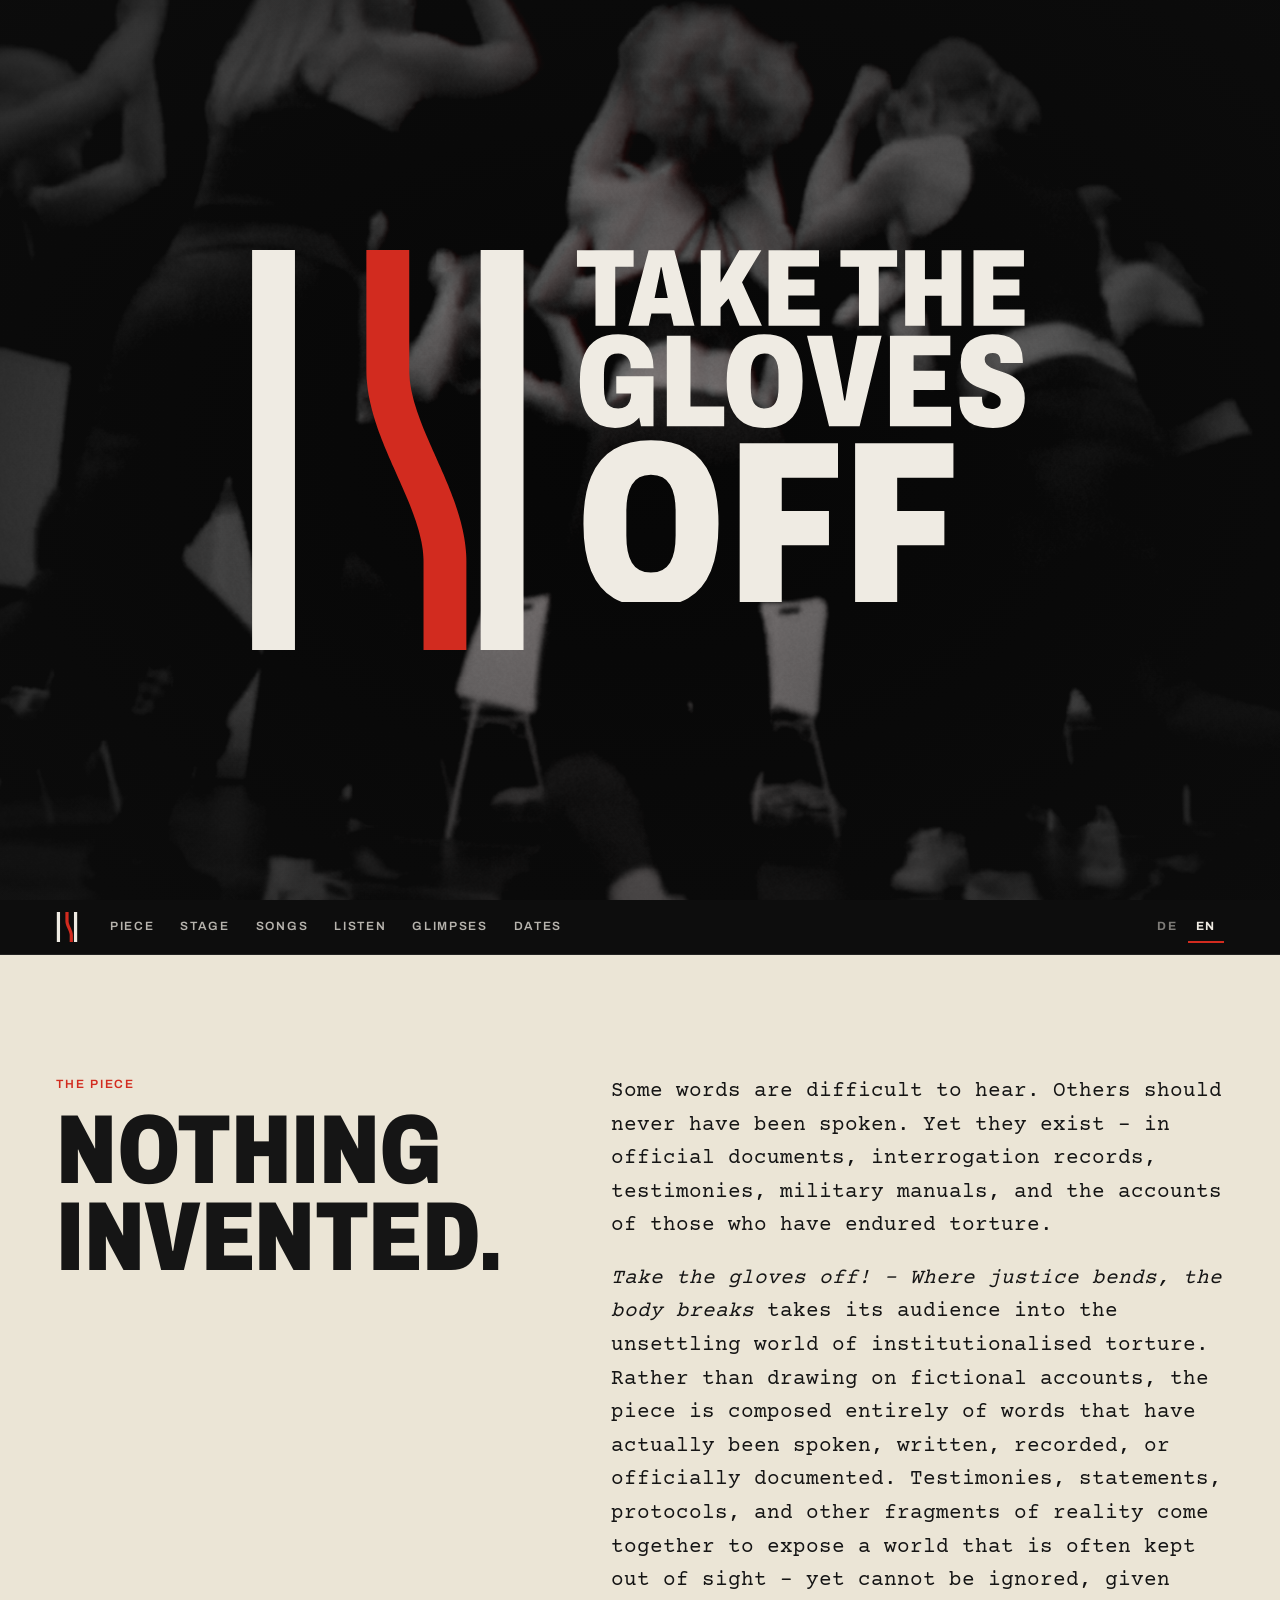
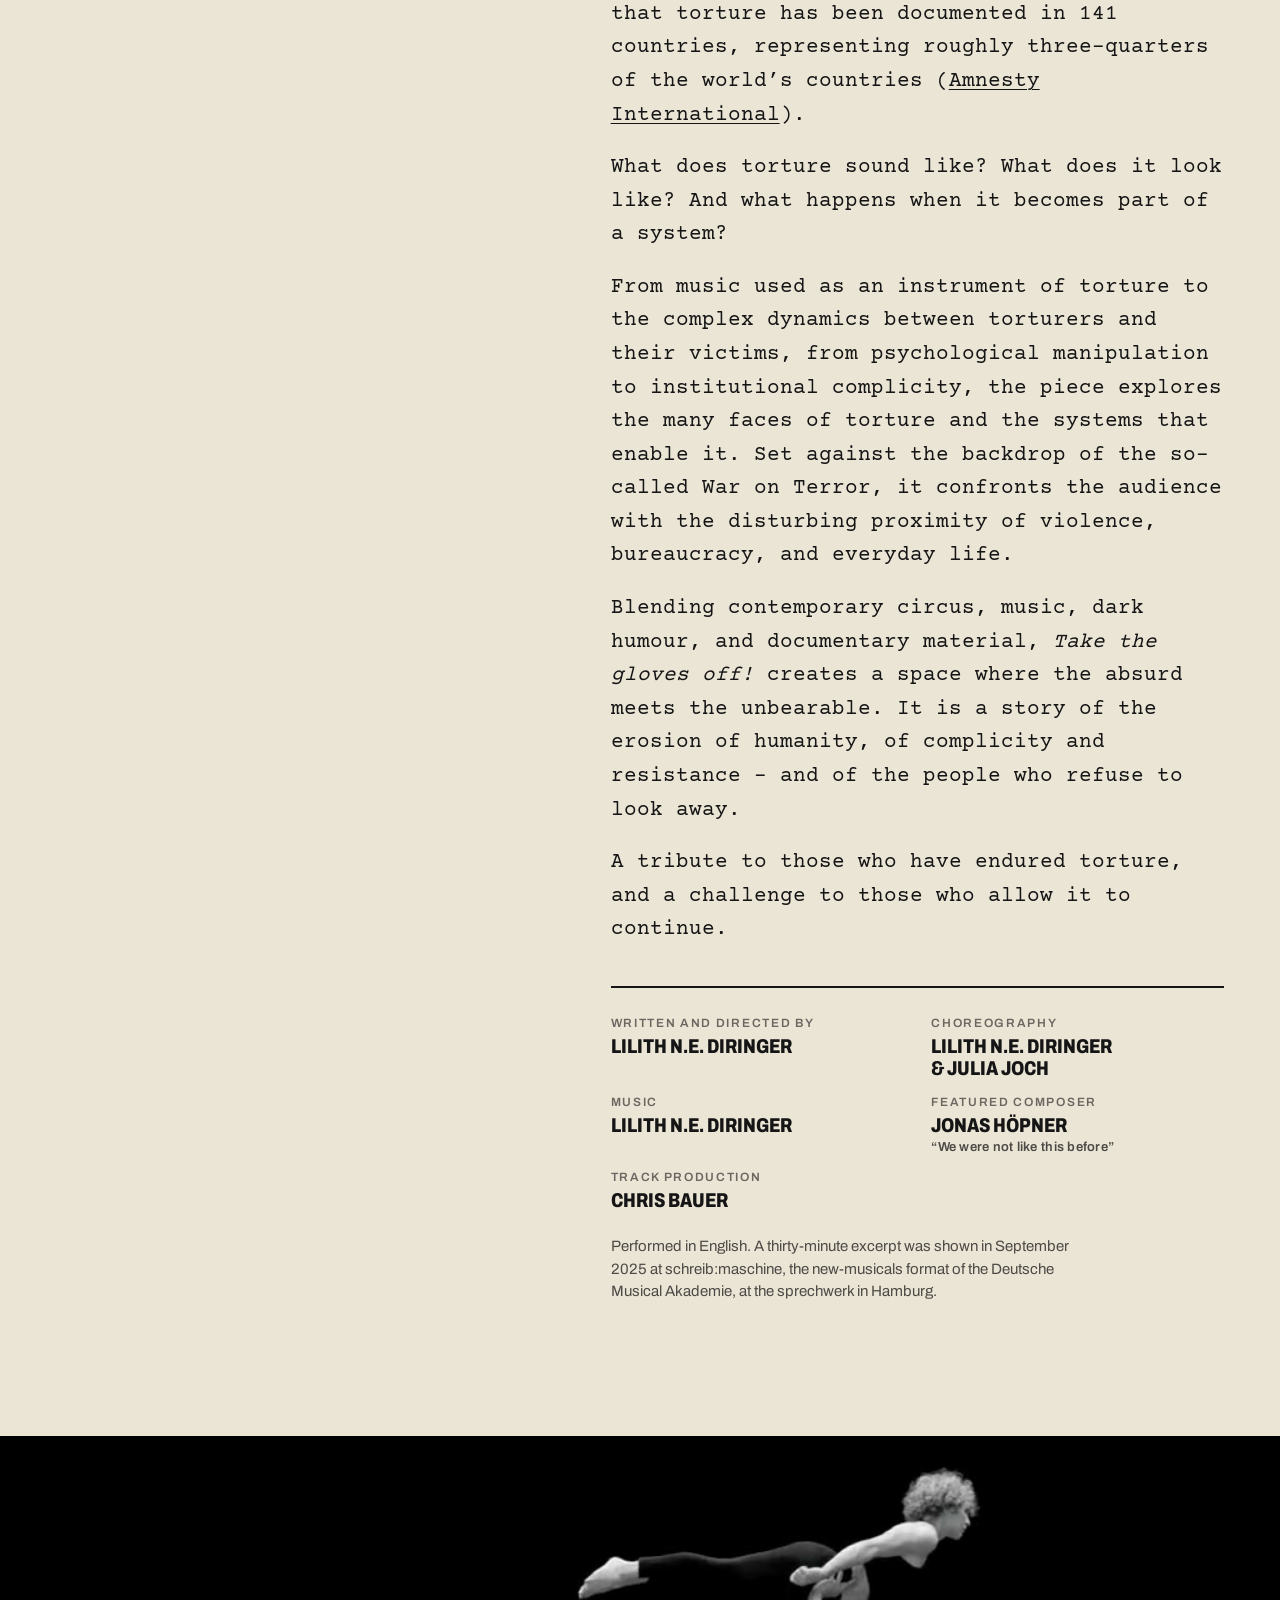
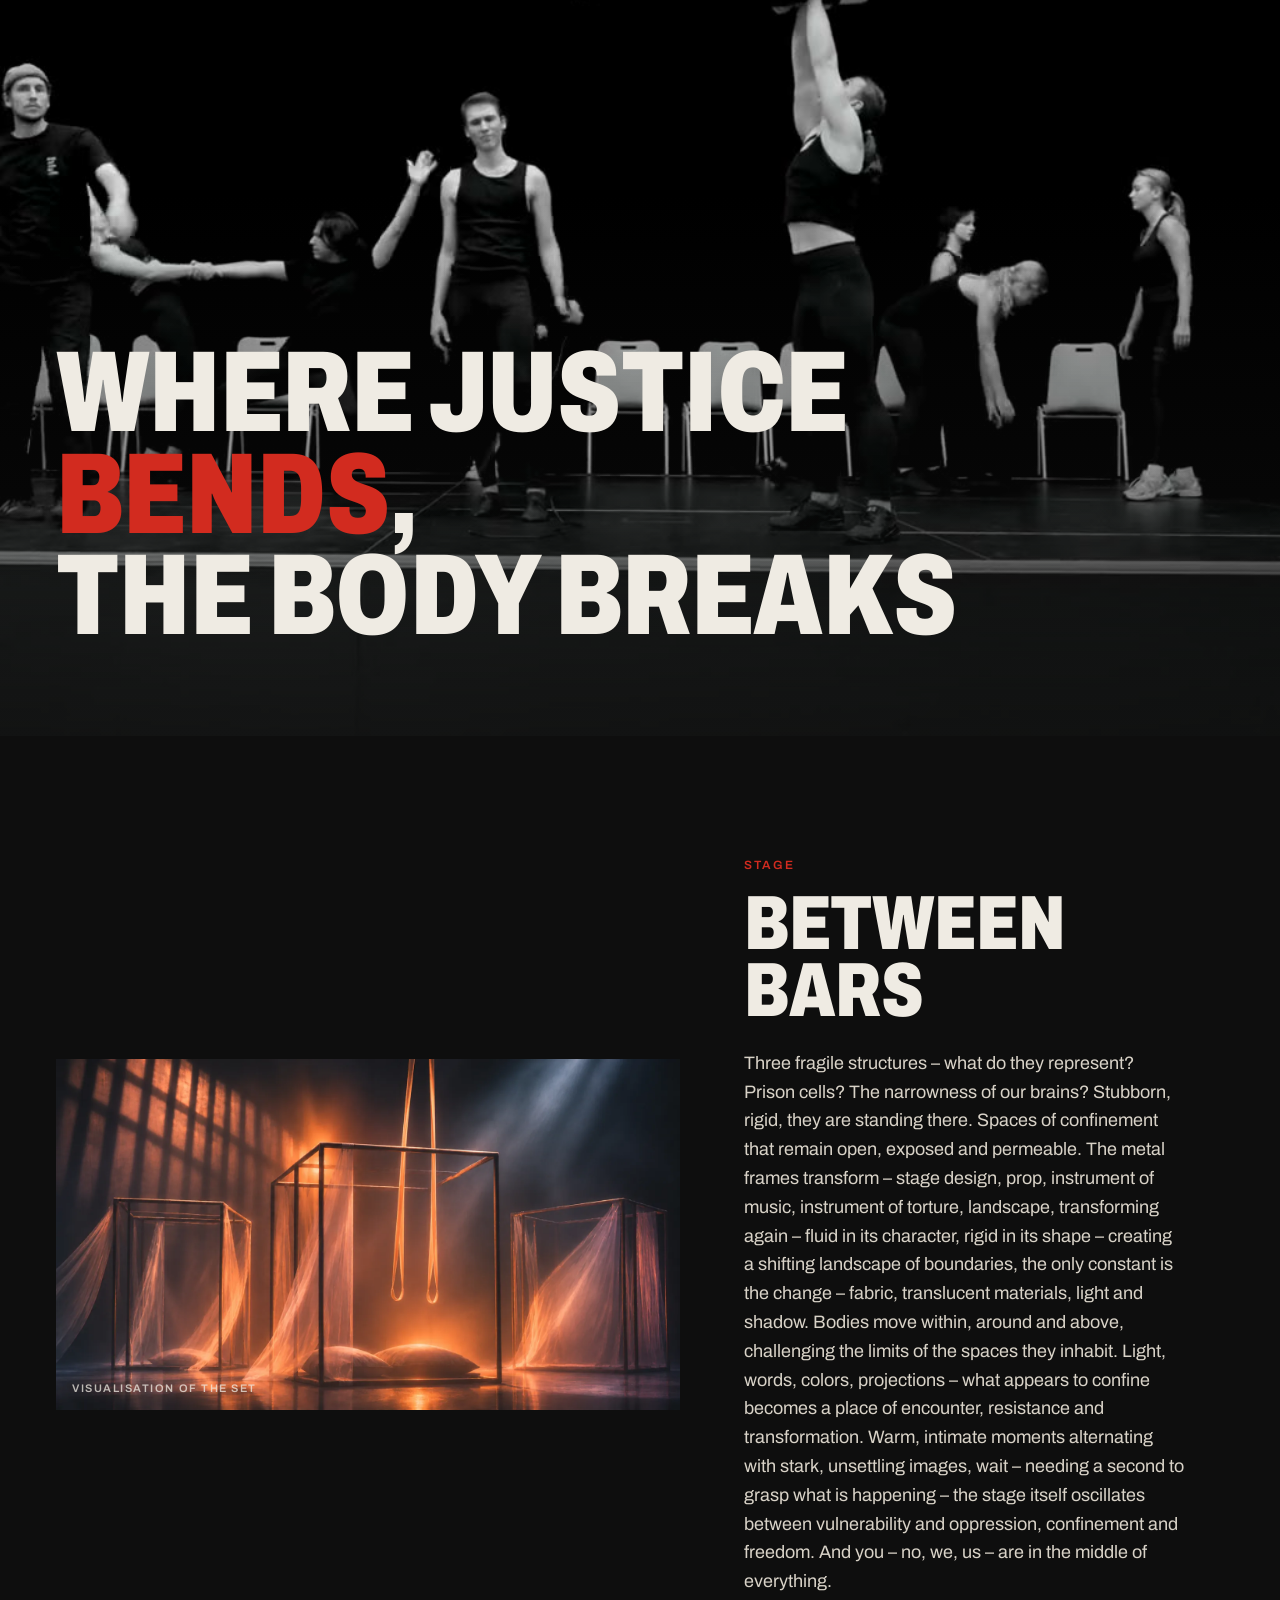
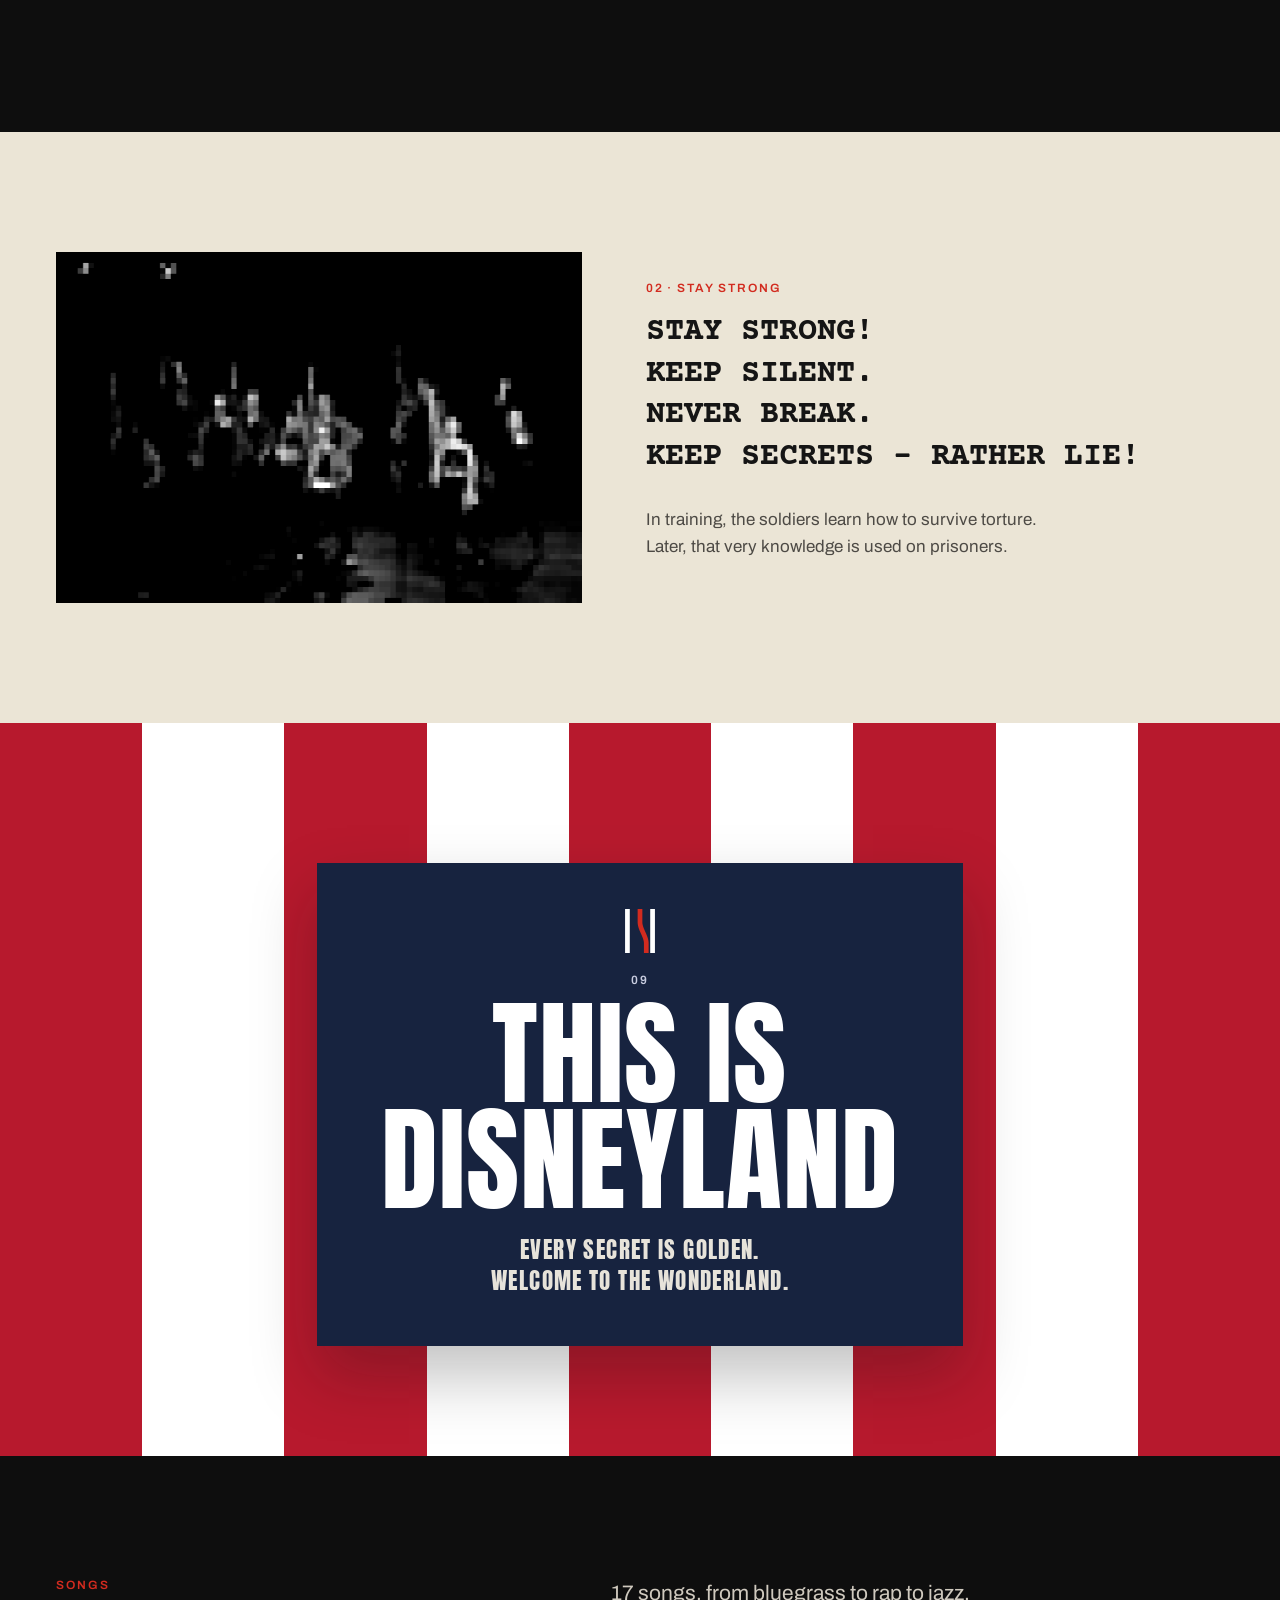
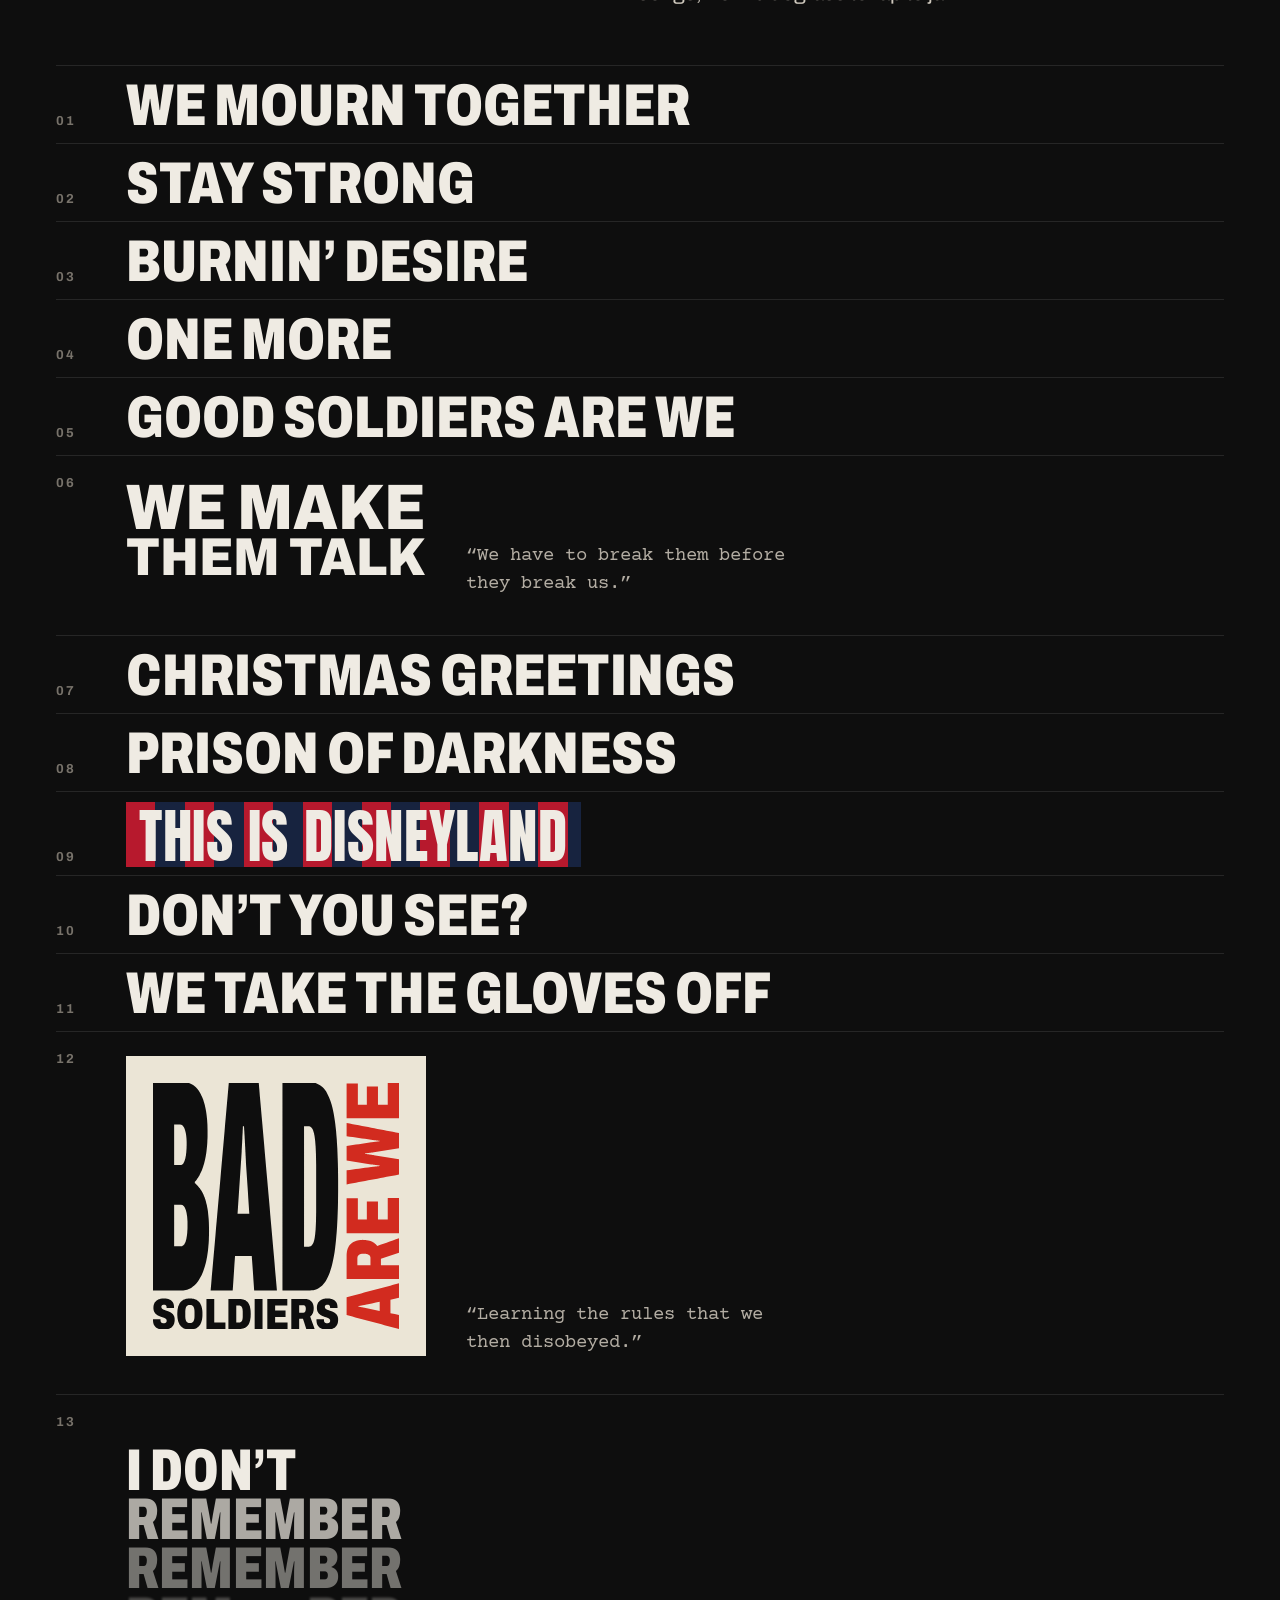
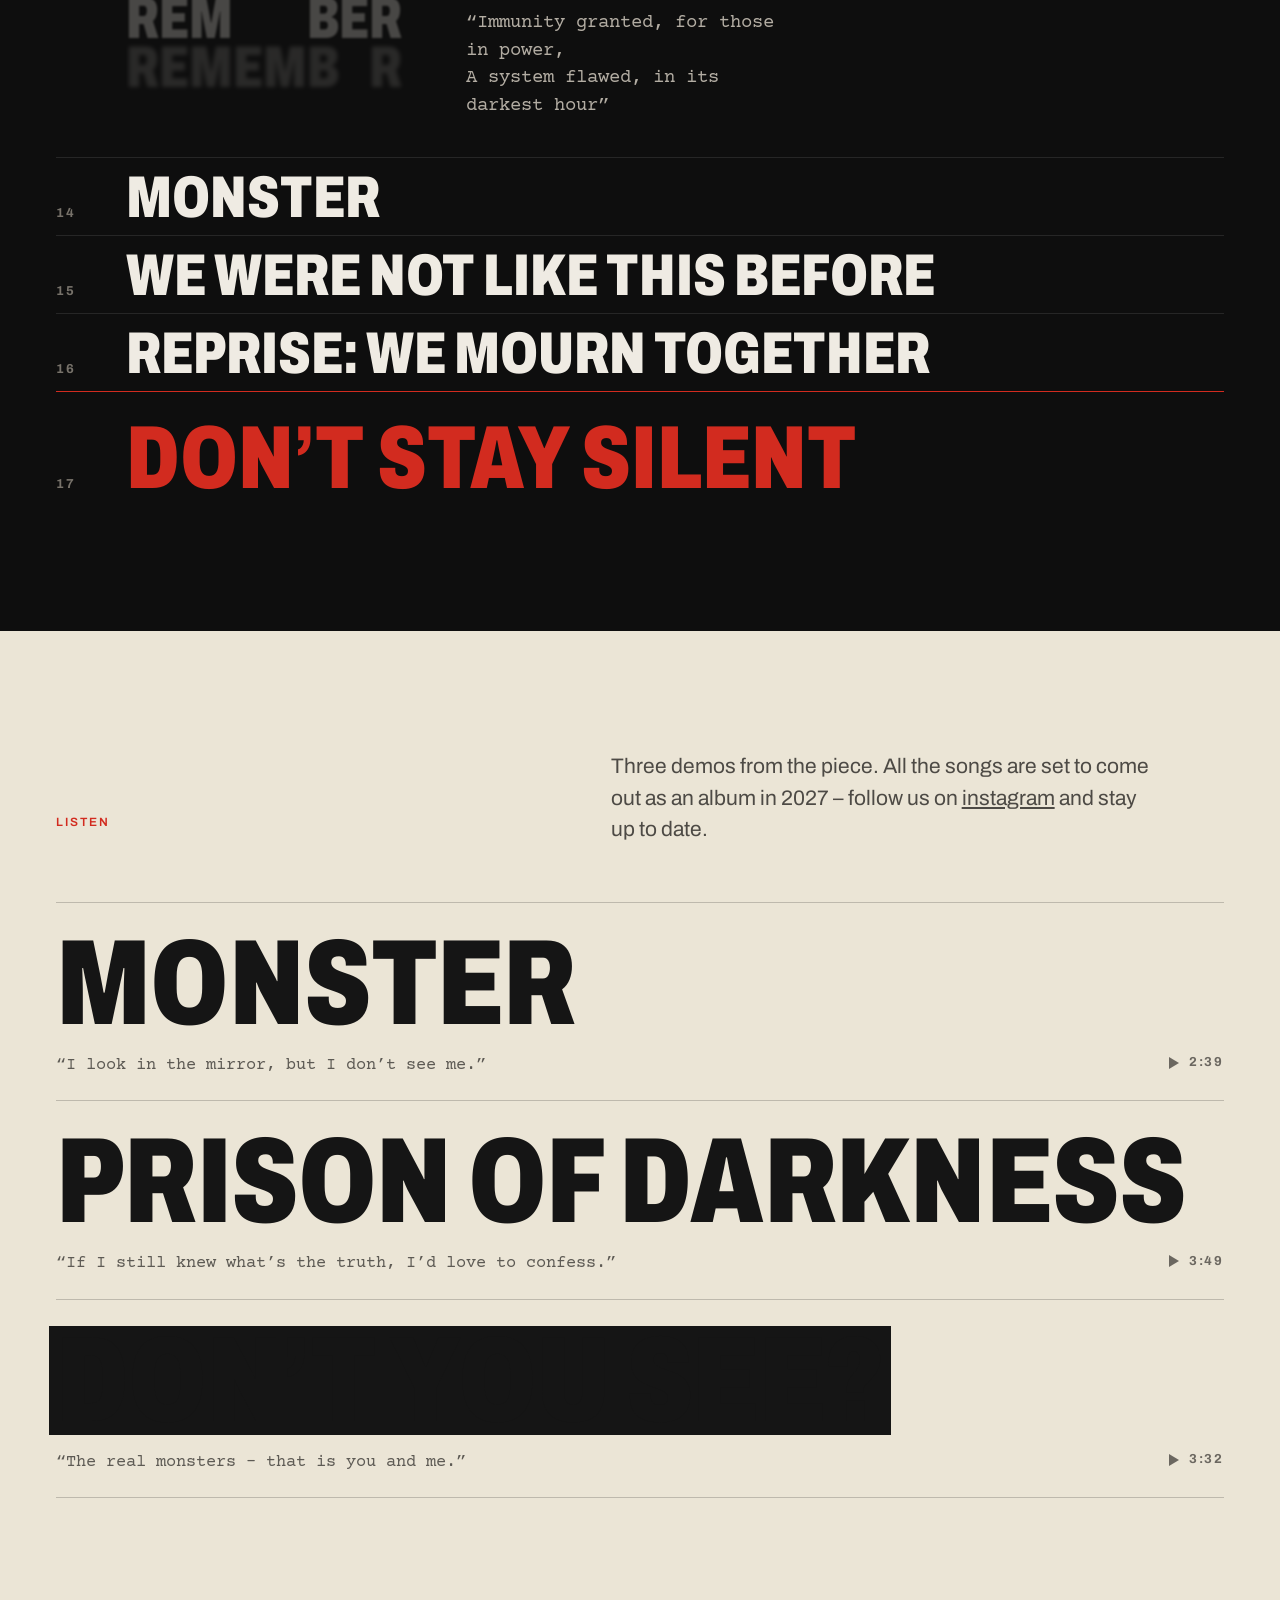
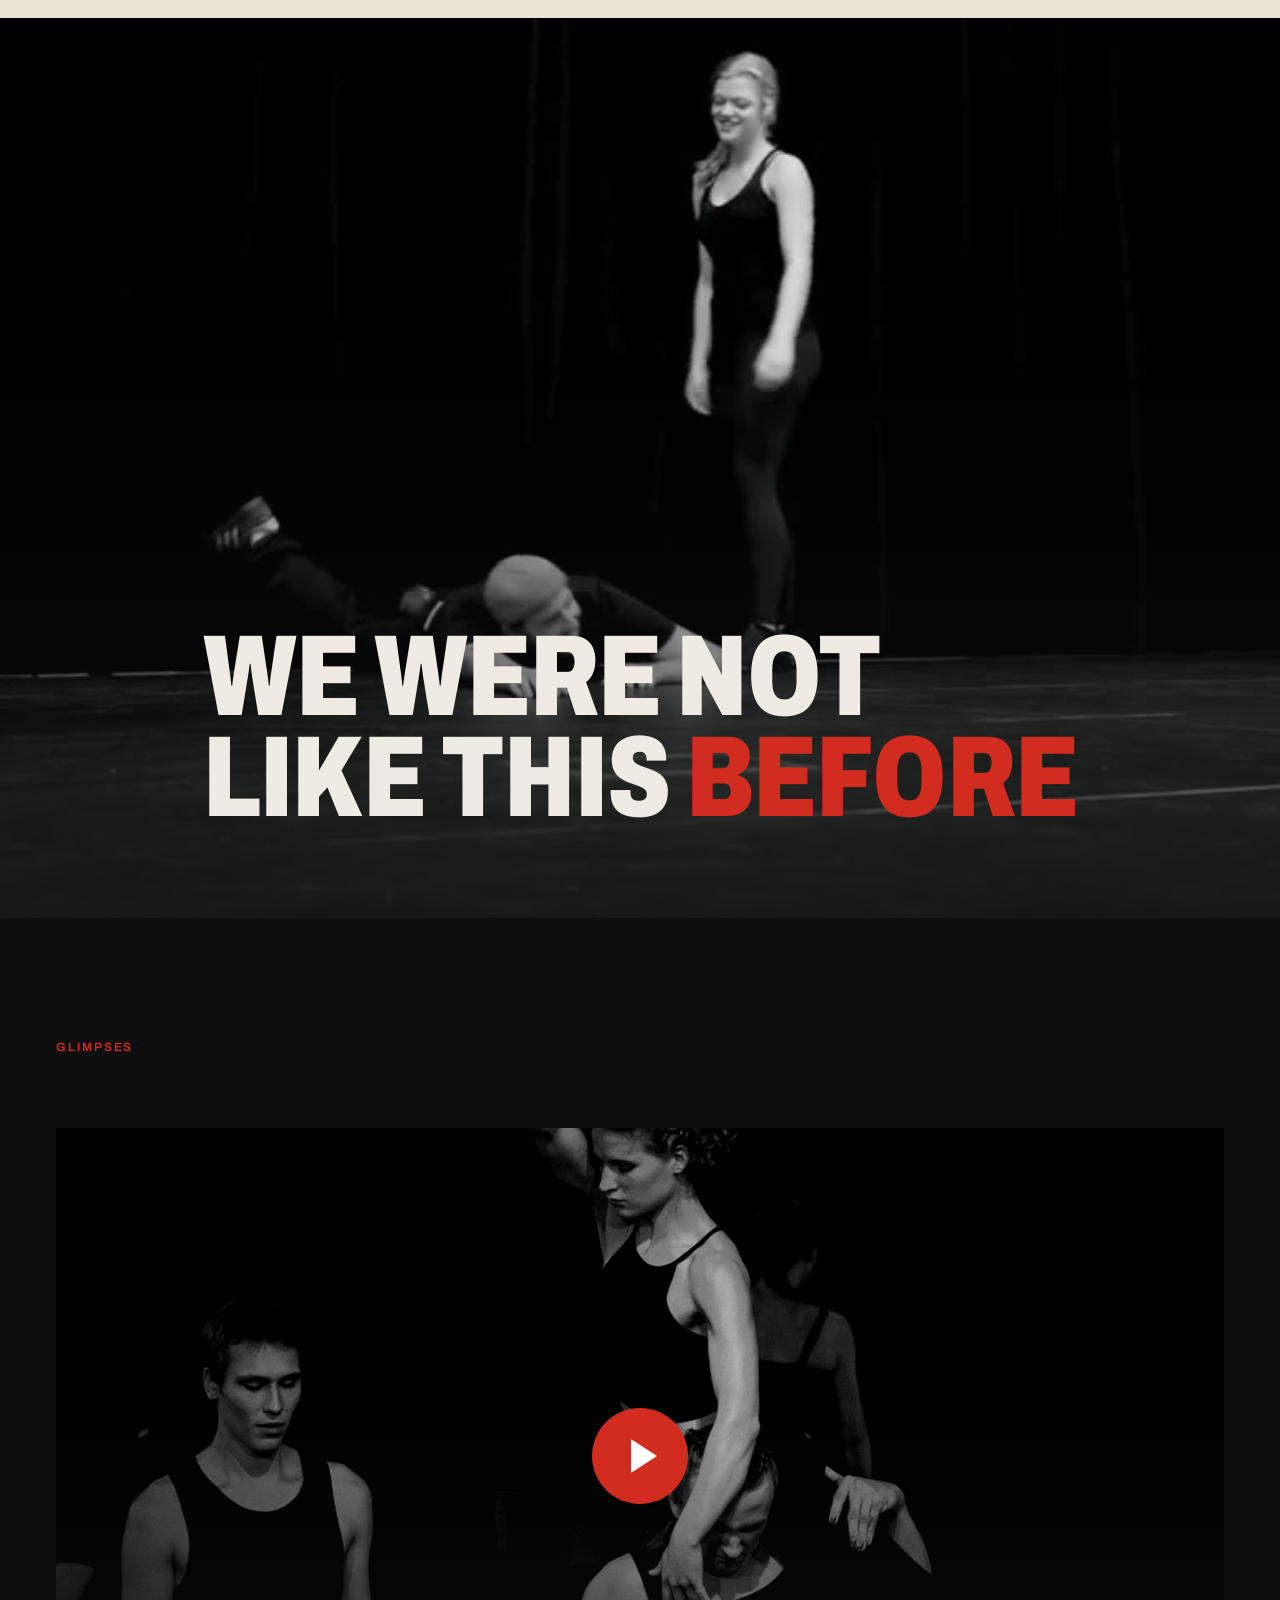
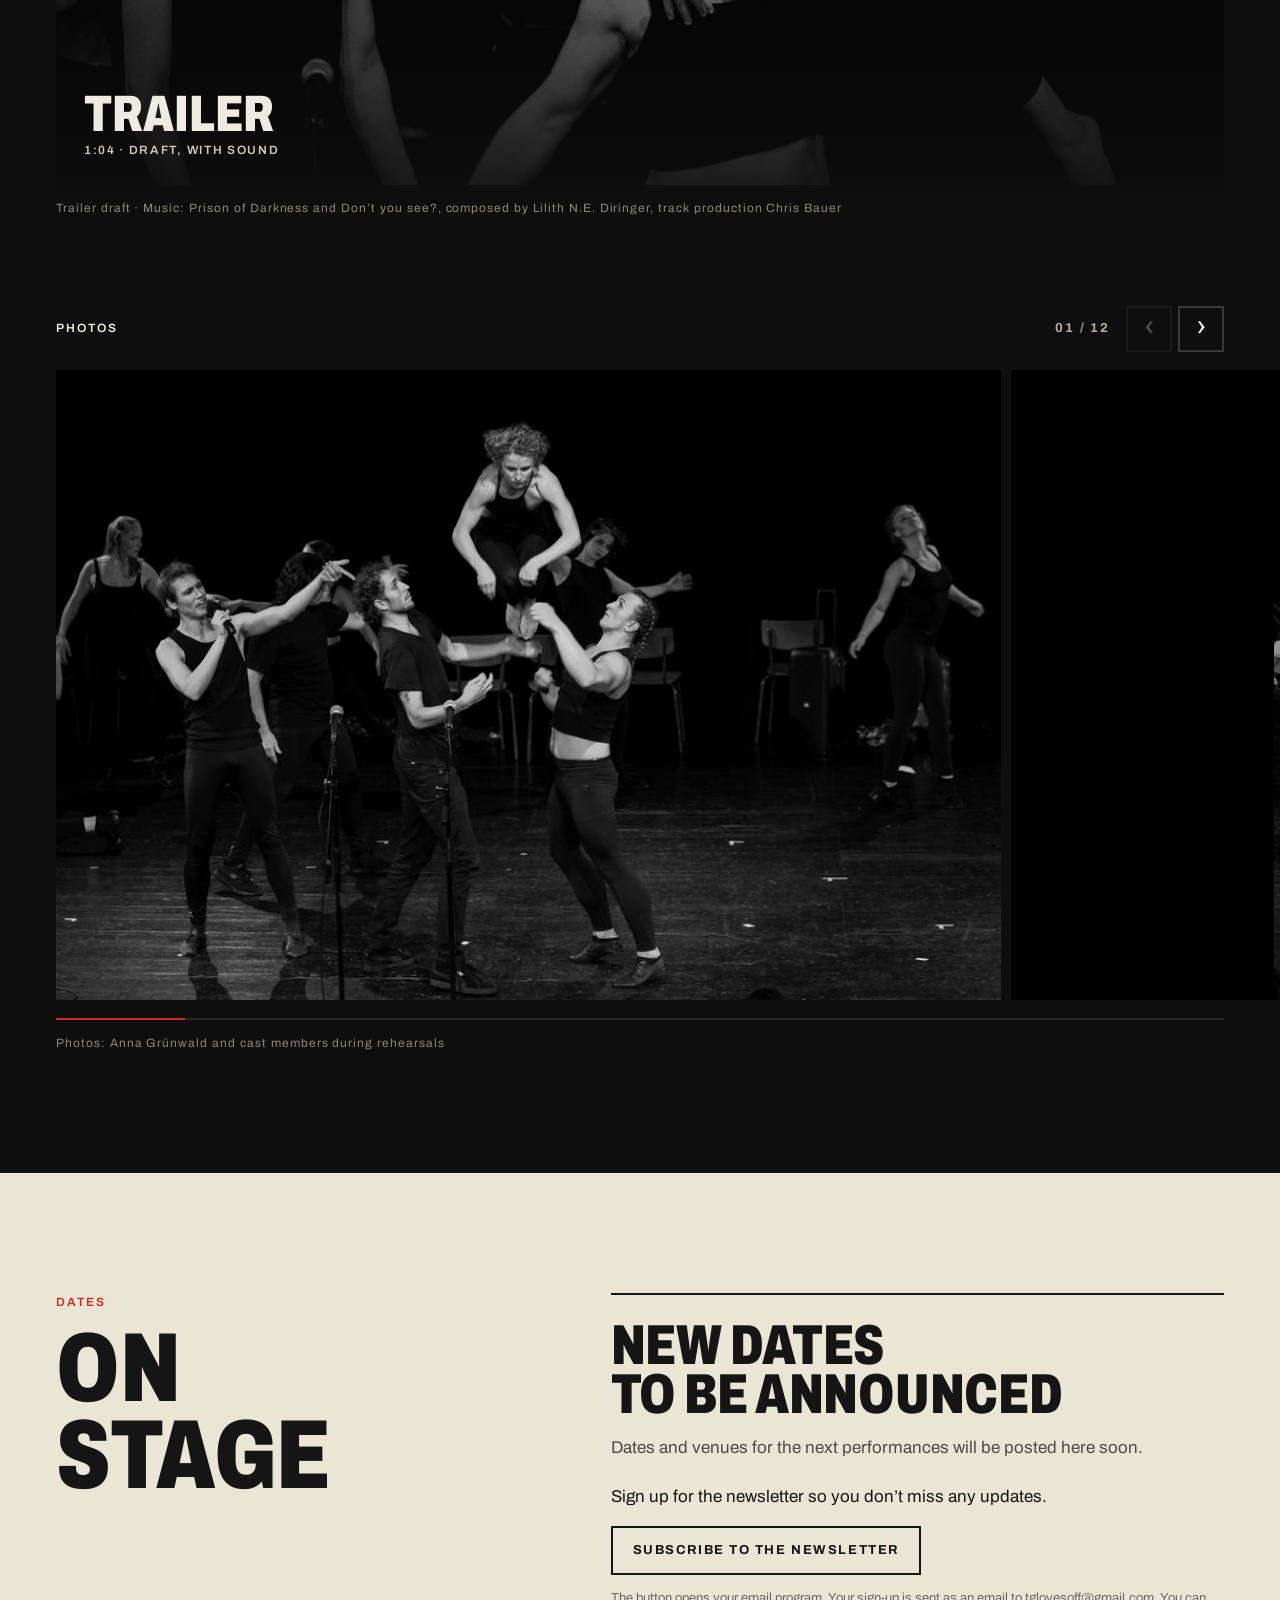
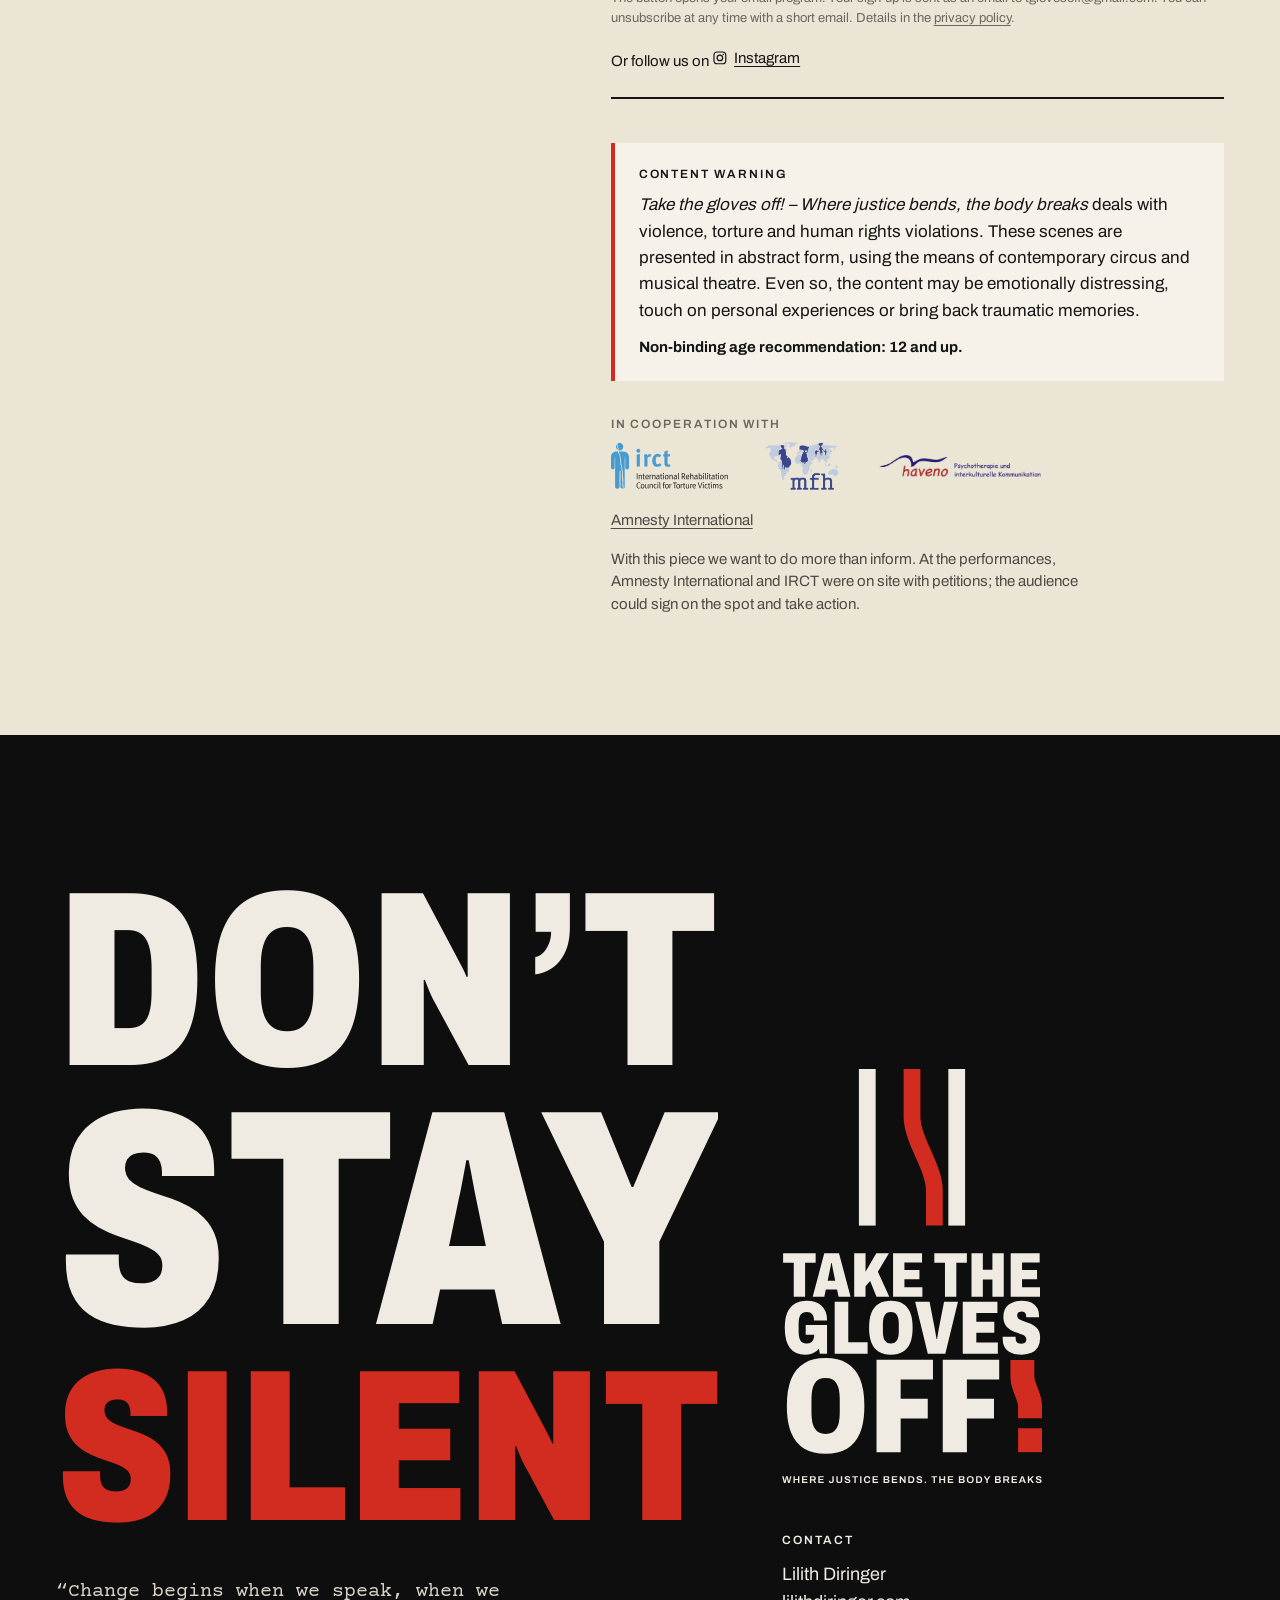
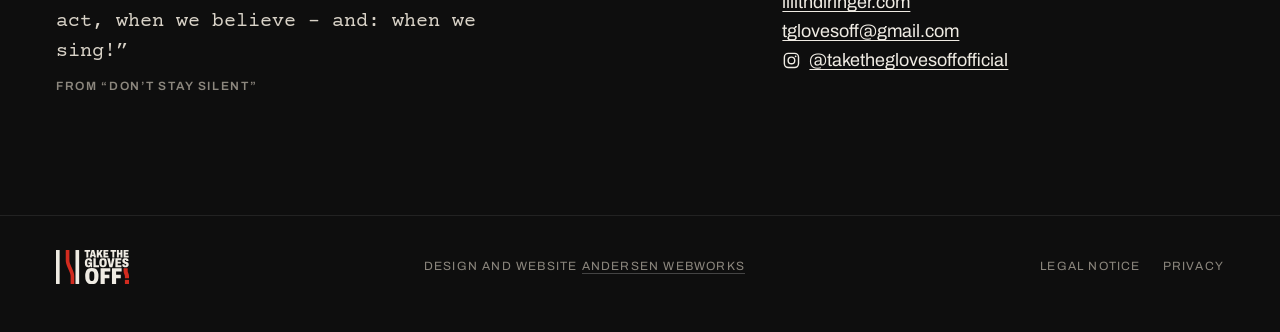
==== commit 3b3f321f: "Veröffentlichung aus 34afa8c Co-Authored-By: Claude Opus 5.5 <noreply@anthropic.com>" ====
--- a/index.html
+++ b/index.html
@@ -13,9 +13,9 @@
 })();
 </script>
 <title>Take the gloves off! – Musiktheater von Lilith Diringer</title>
-<meta name="description" content="Take the gloves off! Musiktheater mit zeitgenössischem Zirkus von Lilith Diringer.">
+<meta name="description" content="Take the gloves off! Musiktheater mit zeitgenössischem Circus von Lilith Diringer.">
 <meta property="og:title" content="Take the gloves off!">
-<meta property="og:description" content="Where justice bends, the body breaks. Musiktheater mit zeitgenössischem Zirkus von Lilith Diringer.">
+<meta property="og:description" content="Where justice bends, the body breaks. Musiktheater mit zeitgenössischem Circus von Lilith Diringer.">
 <meta property="og:image" content="assets/video/hero-standbild.jpg">
 <link rel="icon" href="assets/icon/favicon.ico" sizes="32x32">
 <link rel="icon" href="assets/icon/favicon.svg" type="image/svg+xml">
@@ -38,7 +38,7 @@
     <img id="heroVid" src="assets/video/hero-standbild.jpg" width="1280" height="720" alt="" aria-hidden="true" decoding="async">
   </div>
   <div class="top">
-    <div class="kicker"><span data-l="de">Musiktheater mit zeitgenössischem Zirkus</span><span data-l="en">A musical with contemporary circus</span></div>
+    <div class="kicker"><span data-l="de">Musiktheater mit zeitgenössischem Circus</span><span data-l="en">A musical with contemporary circus</span></div>
     <div class="lang" role="group" aria-label="Sprache / Language"><button type="button" data-set="de">DE</button><button type="button" data-set="en">EN</button></div>
   </div>
   <div class="in">
@@ -84,15 +84,15 @@
       <h2 class="title h2"><span data-l="de">Nichts<br>erfunden.</span><span data-l="en">Nothing<br>invented.</span></h2>
     </div>
     <div class="akte">
-      <p data-l="de">Manche Worte sind schwer zu hören. Andere hätten nie gesprochen werden dürfen. Und doch gibt es sie – in amtlichen Dokumenten, Vernehmungsprotokollen, Zeugenaussagen, Militärhandbüchern und in den Berichten derer, die Folter erlitten haben.</p>
+      <p data-l="de">Manch Gesagtes ist schwer zu ertragen. Anderes hätte nie gesprochen werden dürfen. Und doch gibt es sie – diese Worte, diese Sätze; in amtlichen Dokumenten, Vernehmungsprotokollen, Zeugenaussagen, Militärhandbüchern und gleichermaßen in den Berichten derer, die Folter erleiden und derer, die sie tagtäglich anwenden.</p>
       <p data-l="en">Some words are difficult to hear. Others should never have been spoken. Yet they exist – in official documents, interrogation records, testimonies, military manuals, and the accounts of those who have endured torture.</p>
-      <p data-l="de"><em>Take the gloves off! – Where justice bends, the body breaks</em> führt das Publikum in die verstörende Welt der institutionalisierten Folter. Das Stück stützt sich nicht auf erfundene Berichte, es besteht ausschließlich aus Worten, die tatsächlich gesprochen, geschrieben, aufgezeichnet oder amtlich dokumentiert wurden. Zeugenaussagen, Erklärungen, Protokolle und andere Bruchstücke der Wirklichkeit fügen sich zu einer Welt, die meist im Verborgenen bleibt – und sich doch nicht übersehen lässt: Folter ist in 141 Ländern dokumentiert, in etwa drei Vierteln aller Staaten (<a href="https://www.amnesty.org/en/what-we-do/torture/" rel="noopener">Amnesty International</a>).</p>
+      <p data-l="de"><em>Take the gloves off! – Where justice bends, the body breaks</em> führt das Publikum in die verstörende Welt der institutionalisierten Folter. Das Stück stützt sich nicht auf erfundene Berichte, es besteht ausschließlich aus Worten, die tatsächlich gesprochen, geschrieben, aufgezeichnet oder amtlich dokumentiert wurden. Wie Bruchstücke der Wirklichkeit fügen sie sich zu einer Welt, die meist im Verborgenen bleibt und sich doch nicht leugnen lässt: Folter ist aktuell in 141 Ländern, sprich in etwa drei Vierteln aller Staaten dokumentiert (<a href="https://www.amnesty.org/en/what-we-do/torture/" rel="noopener">Amnesty International</a>).</p>
       <p data-l="en"><em>Take the gloves off! – Where justice bends, the body breaks</em> takes its audience into the unsettling world of institutionalised torture. Rather than drawing on fictional accounts, the piece is composed entirely of words that have actually been spoken, written, recorded, or officially documented. Testimonies, statements, protocols, and other fragments of reality come together to expose a world that is often kept out of sight – yet cannot be ignored, given that torture has been documented in 141 countries, representing roughly three-quarters of the world’s countries (<a href="https://www.amnesty.org/en/what-we-do/torture/" rel="noopener">Amnesty International</a>).</p>
       <p data-l="de">Wie klingt Folter? Wie sieht sie aus? Und was geschieht, wenn sie Teil eines Systems wird?</p>
       <p data-l="en">What does torture sound like? What does it look like? And what happens when it becomes part of a system?</p>
       <p data-l="de">Von Musik als Folterinstrument bis zum vielschichtigen Verhältnis zwischen Folterern und ihren Opfern, von psychischer Manipulation bis zur Mittäterschaft der Institutionen: Das Stück erkundet die vielen Gesichter der Folter und die Systeme, die sie möglich machen. Vor dem Hintergrund des sogenannten Kriegs gegen den Terror konfrontiert es das Publikum mit der beklemmenden Nähe von Gewalt, Bürokratie und Alltag.</p>
       <p data-l="en">From music used as an instrument of torture to the complex dynamics between torturers and their victims, from psychological manipulation to institutional complicity, the piece explores the many faces of torture and the systems that enable it. Set against the backdrop of the so-called War on Terror, it confronts the audience with the disturbing proximity of violence, bureaucracy, and everyday life.</p>
-      <p data-l="de"><em>Take the gloves off!</em> verbindet zeitgenössischen Zirkus, Musik, schwarzen Humor und dokumentarisches Material zu einem Raum, in dem das Absurde auf das Unerträgliche trifft. Es erzählt von der Erosion der Menschlichkeit, von Mittäterschaft und Widerstand – und von den Menschen, die sich weigern wegzusehen.</p>
+      <p data-l="de"><em>Take the gloves off!</em> verbindet das klassische Musicalformat mit zeitgenössischem Circus, schwarzem Humor, Artivismus und dokumentarischer Forschung zu einem Raum, in dem das Absurde auf das Unerträgliche trifft. Es erzählt von der Erosion der Menschlichkeit, von Mittäterschaft und Widerstand – und von den Menschen, die sich weigern wegzusehen.</p>
       <p data-l="en">Blending contemporary circus, music, dark humour, and documentary material, <em>Take the gloves off!</em> creates a space where the absurd meets the unbearable. It is a story of the erosion of humanity, of complicity and resistance – and of the people who refuse to look away.</p>
       <p data-l="de">Eine Verneigung vor allen, die Folter erlitten haben, und eine Herausforderung an jene, die zulassen, dass sie weitergeht.</p>
       <p data-l="en">A tribute to those who have endured torture, and a challenge to those who allow it to continue.</p>
@@ -103,7 +103,7 @@
         <div><dt>Featured composer</dt><dd>Jonas Höpner<small><span data-l="de">„We were not like this before“</span><span data-l="en">“We were not like this before”</span></small></dd></div>
         <div><dt><span data-l="de">Track-Produktion</span><span data-l="en">Track production</span></dt><dd>Chris Bauer</dd></div>
       </dl>
-      <p class="facts"><span data-l="de">In englischer Sprache. Ein halbstündiger Ausschnitt lief im September 2025 bei der schreib:maschine der Deutschen Musical Akademie in Hamburg.</span><span data-l="en">Performed in English. A thirty-minute excerpt was shown in September 2025 at schreib:maschine, the new-musicals format of the Deutsche Musical Akademie in Hamburg.</span></p>
+      <p class="facts"><span data-l="de">In englischer Sprache. Ein halbstündiger Ausschnitt lief im September 2025 bei der schreib:maschine der Deutschen Musical Akademie im sprechwerk in Hamburg.</span><span data-l="en">Performed in English. A thirty-minute excerpt was shown in September 2025 at schreib:maschine, the new-musicals format of the Deutsche Musical Akademie, at the sprechwerk in Hamburg.</span></p>
     </div>
   </div>
 </section>
@@ -125,8 +125,8 @@
     </figure>
     <div>
       <div class="kicker red"><span data-l="de">Bühne</span><span data-l="en">Stage</span></div>
-      <h2 class="title h3"><span data-l="de">Am Gitter</span><span data-l="en">On the bars</span></h2>
-      <p data-l="de">Drei zerbrechliche Gebilde – was stellen sie dar? Gefängniszellen? Die Enge unserer Köpfe? Starr und störrisch stehen sie da. Räume der Gefangenschaft, die offen bleiben, ausgesetzt und durchlässig. Die Metallrahmen verwandeln sich – Bühnenbild, Requisite, Musikinstrument, Folterinstrument, Landschaft, wieder neu verwandelt – fließend im Wesen, starr in der Form – und lassen eine wechselnde Landschaft der Grenzen entstehen, deren einzige Konstante der Wandel ist – Stoff, durchscheinende Materialien, Licht und Schatten. Körper bewegen sich darin, darum herum und darüber und stellen die Grenzen der Räume infrage, die sie bewohnen. Licht, Worte, Farben, Projektionen – was einzusperren scheint, wird zum Ort der Begegnung, des Widerstands und der Verwandlung. Warme, vertraute Momente wechseln mit schroffen, verstörenden Bildern – Moment, man braucht eine Sekunde, um zu begreifen, was gerade geschieht – die Bühne schwankt zwischen Verletzlichkeit und Unterdrückung, Gefangenschaft und Freiheit. Und du – nein, wir, wir alle – sind mittendrin.</p>
+      <h2 class="title h3"><span data-l="de">Zwischen den Stäben</span><span data-l="en">Between Bars</span></h2>
+      <p data-l="de">Drei zerbrechliche Gebilde. Was stellen sie dar? Gefängniszellen? Die Enge unserer Köpfe? Starr und störrisch – unbeweglich. Räume der Gefangenschaft, die offen bleiben, ausgesetzt und durchlässig. Die Metallrahmen verwandeln sich: Bühnenbild, Requisite, Musikinstrument, Folterinstrument, Landschaft, wieder neu verwandelt, fließend im Wesen, starr in der Form. Und lassen eine wechselnde Landschaft der Grenzen entstehen, deren einzige Konstante der Wandel ist. Stoff, durchscheinende Materialien, Licht und Schatten. Körper bewegen sich darin, darum und darüber und stellen die Grenzen der Räume infrage, die sie bewohnen. Licht, Worte, Farben, Projektionen – was einzusperren scheint, wird zum Ort der Begegnung, des Widerstands und der Verwandlung. Warme, vertraute Momente wechseln mit schroffen, verstörenden Bildern. Halt! Du brauchst eine Sekunde, um zu begreifen, was gerade geschieht. Die Bühne schwankt zwischen Verletzlichkeit und Unterdrückung, Verantwortung und Mut. Und du – nein, wir, wir alle – sind mittendrin.</p>
       <p data-l="en">Three fragile structures – what do they represent? Prison cells? The narrowness of our brains? Stubborn, rigid, they are standing there. Spaces of confinement that remain open, exposed and permeable. The metal frames transform – stage design, prop, instrument of music, instrument of torture, landscape, transforming again – fluid in its character, rigid in its shape – creating a shifting landscape of boundaries, the only constant is the change – fabric, translucent materials, light and shadow. Bodies move within, around and above, challenging the limits of the spaces they inhabit. Light, words, colors, projections – what appears to confine becomes a place of encounter, resistance and transformation. Warm, intimate moments alternating with stark, unsettling images, wait – needing a second to grasp what is happening – the stage itself oscillates between vulnerability and oppression, confinement and freedom. And you – no, we, us – are in the middle of everything.</p>
     </div>
   </div>
@@ -200,7 +200,7 @@
   <div class="wrap">
     <div class="head">
       <div class="kicker red"><span data-l="de">Hören</span><span data-l="en">Listen</span></div>
-      <p class="lead"><span data-l="de">Drei Demos aus dem Stück. Alle Songs sollen 2027 als Album erscheinen – bleib dran.</span><span data-l="en">Three demos from the piece. All the songs are set to come out as an album in 2027 – stay tuned.</span></p>
+      <p class="lead"><span data-l="de">Drei Demos aus dem Stück. Alle Songs sollen 2027 als Album erscheinen – folge uns auf <a href="https://www.instagram.com/taketheglovesoffofficial/" rel="noopener">instagram</a> und bleibe auf dem Laufenden.</span><span data-l="en">Three demos from the piece. All the songs are set to come out as an album in 2027 – follow us on <a href="https://www.instagram.com/taketheglovesoffofficial/" rel="noopener">instagram</a> and stay up to date.</span></p>
     </div>
     <div class="demos">
       <div class="demo d-monster" data-src="assets/audio/monster.mp3">
@@ -235,7 +235,6 @@
   <div class="wrap">
     <div class="head">
       <div class="kicker red"><span data-l="de">Einblicke</span><span data-l="en">Glimpses</span></div>
-      <p class="lead"><span data-l="de">Der Trailer als erster Entwurf, darunter Fotos aus Aufführung und Proben.</span><span data-l="en">The trailer as a first draft, and below it photos from the performance and rehearsals.</span></p>
     </div>
     <div class="player" id="player">
       <video src="assets/video/trailer-entwurf.mp4" preload="none" playsinline></video>
@@ -257,7 +256,7 @@
         <button type="button" class="fb next" aria-label="Weiter / Next">›</button>
       </div>
     </div>
-    <div class="strip" id="galerie" tabindex="0" aria-label="Fotos / Photos"><a href="assets/img/galerie/foto-03.jpg" data-cap-de="schreib:maschine, Hamburg 2025" data-cap-en="schreib:maschine, Hamburg 2025"><img src="assets/img/galerie/foto-03-klein.jpg" width="900" height="600" alt="Sprung über der Gruppe" data-alt-en="Leap above the group" loading="lazy" draggable="false"></a><a href="assets/img/galerie/foto-01.jpg" data-cap-de="schreib:maschine, Hamburg 2025" data-cap-en="schreib:maschine, Hamburg 2025"><img src="assets/img/galerie/foto-01-klein.jpg" width="600" height="900" alt="Hebefigur im Sprung" data-alt-en="Lift in mid-air" loading="lazy" draggable="false"></a><a href="assets/img/galerie/foto-04.jpg" data-cap-de="schreib:maschine, Hamburg 2025" data-cap-en="schreib:maschine, Hamburg 2025"><img src="assets/img/galerie/foto-04-klein.jpg" width="900" height="600" alt="Ensemble in einer Reihe" data-alt-en="Ensemble in a line" loading="lazy" draggable="false"></a><a href="assets/img/galerie/foto-06.jpg" data-cap-de="Probe" data-cap-en="Rehearsal"><img src="assets/img/galerie/foto-06-klein.jpg" width="601" height="900" alt="Tänzerin im Fallen" data-alt-en="Dancer falling" loading="lazy" draggable="false"></a><a href="assets/img/galerie/foto-02.jpg" data-cap-de="schreib:maschine, Hamburg 2025" data-cap-en="schreib:maschine, Hamburg 2025"><img src="assets/img/galerie/foto-02-klein.jpg" width="900" height="600" alt="Menschenturm" data-alt-en="Human tower" loading="lazy" draggable="false"></a><a href="assets/img/galerie/foto-11.jpg" data-cap-de="Probe" data-cap-en="Rehearsal"><img src="assets/img/galerie/foto-11-klein.jpg" width="601" height="900" alt="Tänzerin im Sprung" data-alt-en="Dancer leaping" loading="lazy" draggable="false"></a><a href="assets/img/galerie/foto-08.jpg" data-cap-de="Probe" data-cap-en="Rehearsal"><img src="assets/img/galerie/foto-08-klein.jpg" width="900" height="601" alt="Pyramide" data-alt-en="Pyramid" loading="lazy" draggable="false"></a><a href="assets/img/galerie/foto-10.jpg" data-cap-de="Probe" data-cap-en="Rehearsal"><img src="assets/img/galerie/foto-10-klein.jpg" width="601" height="900" alt="Gruppe am Boden, eine Sängerin steht" data-alt-en="Group on the floor, a singer standing" loading="lazy" draggable="false"></a><a href="assets/img/galerie/foto-09.jpg" data-cap-de="Probe" data-cap-en="Rehearsal"><img src="assets/img/galerie/foto-09-klein.jpg" width="900" height="601" alt="Bodenarbeit" data-alt-en="Floor work" loading="lazy" draggable="false"></a><a href="assets/img/galerie/foto-12.jpg" data-cap-de="schreib:maschine, Hamburg 2025" data-cap-en="schreib:maschine, Hamburg 2025"><img src="assets/img/galerie/foto-12-klein.jpg" width="600" height="900" alt="Zwei Personen auf der Bühne, eine beugt sich vor" data-alt-en="Two performers on stage, one leaning forward" loading="lazy" draggable="false"></a><a href="assets/img/galerie/foto-05.jpg" data-cap-de="Probe" data-cap-en="Rehearsal"><img src="assets/img/galerie/foto-05-klein.jpg" width="900" height="601" alt="Rückbeuge im Hebegriff" data-alt-en="Backbend in a lift" loading="lazy" draggable="false"></a><a href="assets/img/galerie/foto-07.jpg" data-cap-de="schreib:maschine, Hamburg 2025" data-cap-en="schreib:maschine, Hamburg 2025"><img src="assets/img/galerie/foto-07-klein.jpg" width="900" height="600" alt="Ensemble mit gereckten Armen" data-alt-en="Ensemble with raised arms" loading="lazy" draggable="false"></a></div>
+    <div class="strip" id="galerie" tabindex="0" aria-label="Fotos / Photos"><a href="assets/img/galerie/foto-03.jpg" data-cap-de="schreib:maschine, Hamburg 2025" data-cap-en="schreib:maschine, Hamburg 2025"><img src="assets/img/galerie/foto-03-klein.jpg" width="900" height="600" alt="Sprung über der Gruppe" data-alt-en="Leap above the group" loading="lazy" draggable="false"></a><a href="assets/img/galerie/foto-01.jpg" data-cap-de="schreib:maschine, Hamburg 2025" data-cap-en="schreib:maschine, Hamburg 2025"><img src="assets/img/galerie/foto-01-klein.jpg" width="600" height="900" alt="Hebefigur im Sprung" data-alt-en="Lift in mid-air" loading="lazy" draggable="false"></a><a href="assets/img/galerie/foto-04.jpg" data-cap-de="schreib:maschine, Hamburg 2025" data-cap-en="schreib:maschine, Hamburg 2025"><img src="assets/img/galerie/foto-04-klein.jpg" width="900" height="600" alt="Ensemble in einer Reihe" data-alt-en="Ensemble in a line" loading="lazy" draggable="false"></a><a href="assets/img/galerie/foto-02.jpg" data-cap-de="schreib:maschine, Hamburg 2025" data-cap-en="schreib:maschine, Hamburg 2025"><img src="assets/img/galerie/foto-02-klein.jpg" width="900" height="600" alt="Menschenturm" data-alt-en="Human tower" loading="lazy" draggable="false"></a><a href="assets/img/galerie/foto-11.jpg" data-cap-de="Probe" data-cap-en="Rehearsal"><img src="assets/img/galerie/foto-11-klein.jpg" width="601" height="900" alt="Tänzerin im Sprung" data-alt-en="Dancer leaping" loading="lazy" draggable="false"></a><a href="assets/img/galerie/foto-08.jpg" data-cap-de="Probe" data-cap-en="Rehearsal"><img src="assets/img/galerie/foto-08-klein.jpg" width="900" height="601" alt="Pyramide" data-alt-en="Pyramid" loading="lazy" draggable="false"></a><a href="assets/img/galerie/foto-10.jpg" data-cap-de="Probe" data-cap-en="Rehearsal"><img src="assets/img/galerie/foto-10-klein.jpg" width="601" height="900" alt="Gruppe am Boden, eine Sängerin steht" data-alt-en="Group on the floor, a singer standing" loading="lazy" draggable="false"></a><a href="assets/img/galerie/foto-13.jpg" data-cap-de="schreib:maschine, Hamburg 2025" data-cap-en="schreib:maschine, Hamburg 2025"><img src="assets/img/galerie/foto-13-klein.jpg" width="600" height="900" alt="Sängerin im Kreis des Ensembles" data-alt-en="Singer inside a circle of the ensemble" loading="lazy" draggable="false"></a><a href="assets/img/galerie/foto-14.jpg" data-cap-de="schreib:maschine, Hamburg 2025" data-cap-en="schreib:maschine, Hamburg 2025"><img src="assets/img/galerie/foto-14-klein.jpg" width="600" height="900" alt="Befragung mit Mikrofon und Notizblock" data-alt-en="Questioning with microphone and notepad" loading="lazy" draggable="false"></a><a href="assets/img/galerie/foto-12.jpg" data-cap-de="schreib:maschine, Hamburg 2025" data-cap-en="schreib:maschine, Hamburg 2025"><img src="assets/img/galerie/foto-12-klein.jpg" width="600" height="900" alt="Zwei Personen auf der Bühne, eine beugt sich vor" data-alt-en="Two performers on stage, one leaning forward" loading="lazy" draggable="false"></a><a href="assets/img/galerie/foto-05.jpg" data-cap-de="Probe" data-cap-en="Rehearsal"><img src="assets/img/galerie/foto-05-klein.jpg" width="900" height="601" alt="Rückbeuge im Hebegriff" data-alt-en="Backbend in a lift" loading="lazy" draggable="false"></a><a href="assets/img/galerie/foto-07.jpg" data-cap-de="schreib:maschine, Hamburg 2025" data-cap-en="schreib:maschine, Hamburg 2025"><img src="assets/img/galerie/foto-07-klein.jpg" width="900" height="600" alt="Ensemble mit gereckten Armen" data-alt-en="Ensemble with raised arms" loading="lazy" draggable="false"></a></div>
     <div class="wrap"><div class="film-prog"><span></span></div>
     <p class="fotonachweis"><span data-l="de">Fotos: Anna Grünwald sowie Darsteller:innen bei den Proben</span><span data-l="en">Photos: Anna Grünwald and cast members during rehearsals</span></p></div>
   </div>
@@ -282,8 +281,8 @@
       </div>
       <div class="cn">
         <div class="kicker"><span data-l="de">Triggerwarnung</span><span data-l="en">Content warning</span></div>
-        <p data-l="de"><em>Take the gloves off! – Where justice bends, the body breaks</em> thematisiert Gewalt, Folter und Menschenrechtsverletzungen. Entsprechende Szenen werden in abstrahierter Form mit Mitteln des Zirkus und des Musicals dargestellt. Dennoch können die Inhalte emotional belastend sein, persönliche Erfahrungen berühren oder traumatische Erinnerungen auslösen.</p>
-        <p data-l="en"><em>Take the gloves off! – Where justice bends, the body breaks</em> deals with violence, torture and human rights violations. These scenes are presented in abstract form, using the means of circus and musical theatre. Even so, the content may be emotionally distressing, touch on personal experiences or bring back traumatic memories.</p>
+        <p data-l="de"><em>Take the gloves off! – Where justice bends, the body breaks</em> thematisiert Gewalt, Folter und Menschenrechtsverletzungen. Entsprechende Szenen werden in abstrahierter Form mit Mitteln des zeitgenössischen Circus und des Musicals dargestellt. Dennoch können die Inhalte emotional belastend sein, persönliche Erfahrungen berühren oder traumatische Erinnerungen auslösen.</p>
+        <p data-l="en"><em>Take the gloves off! – Where justice bends, the body breaks</em> deals with violence, torture and human rights violations. These scenes are presented in abstract form, using the means of contemporary circus and musical theatre. Even so, the content may be emotionally distressing, touch on personal experiences or bring back traumatic memories.</p>
         <p class="alter"><span data-l="de">Unverbindliche Altersempfehlung: ab 12 Jahren.</span><span data-l="en">Non-binding age recommendation: 12 and up.</span></p>
       </div>
       <div class="koop">
